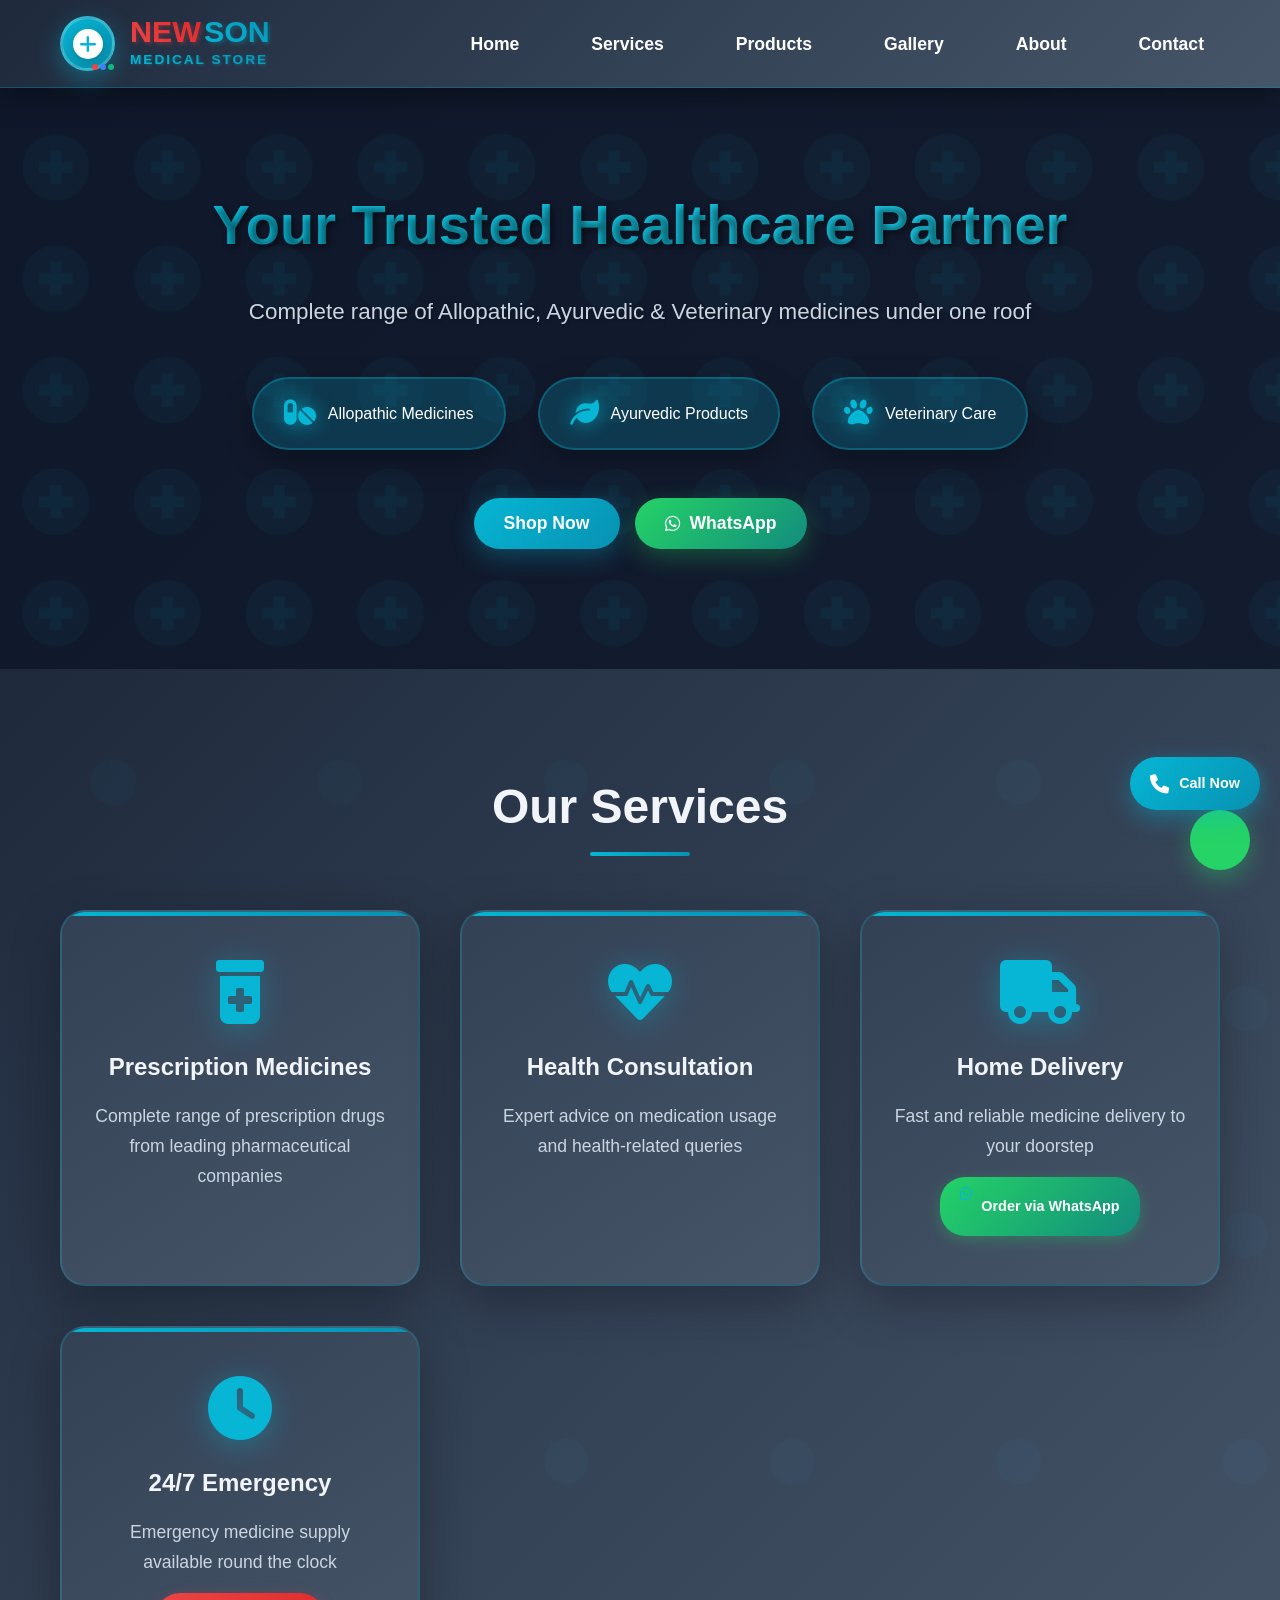
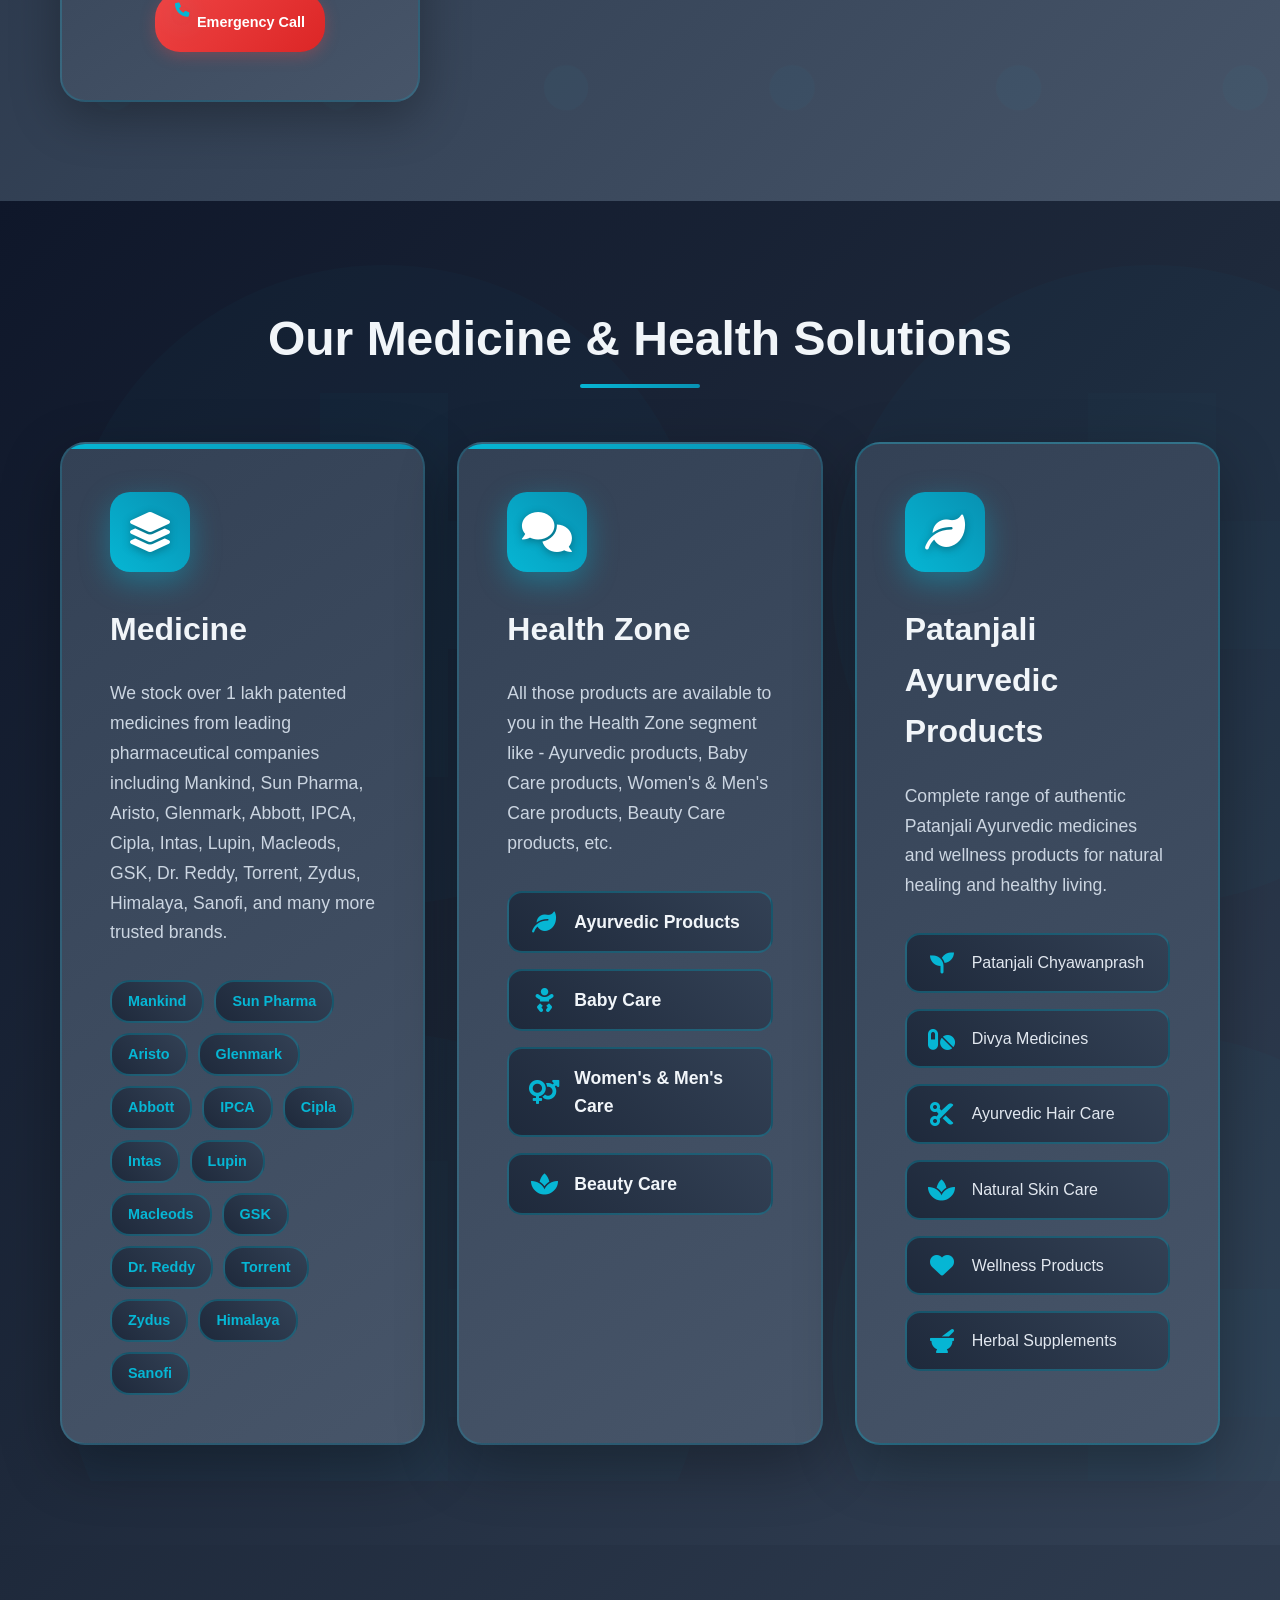
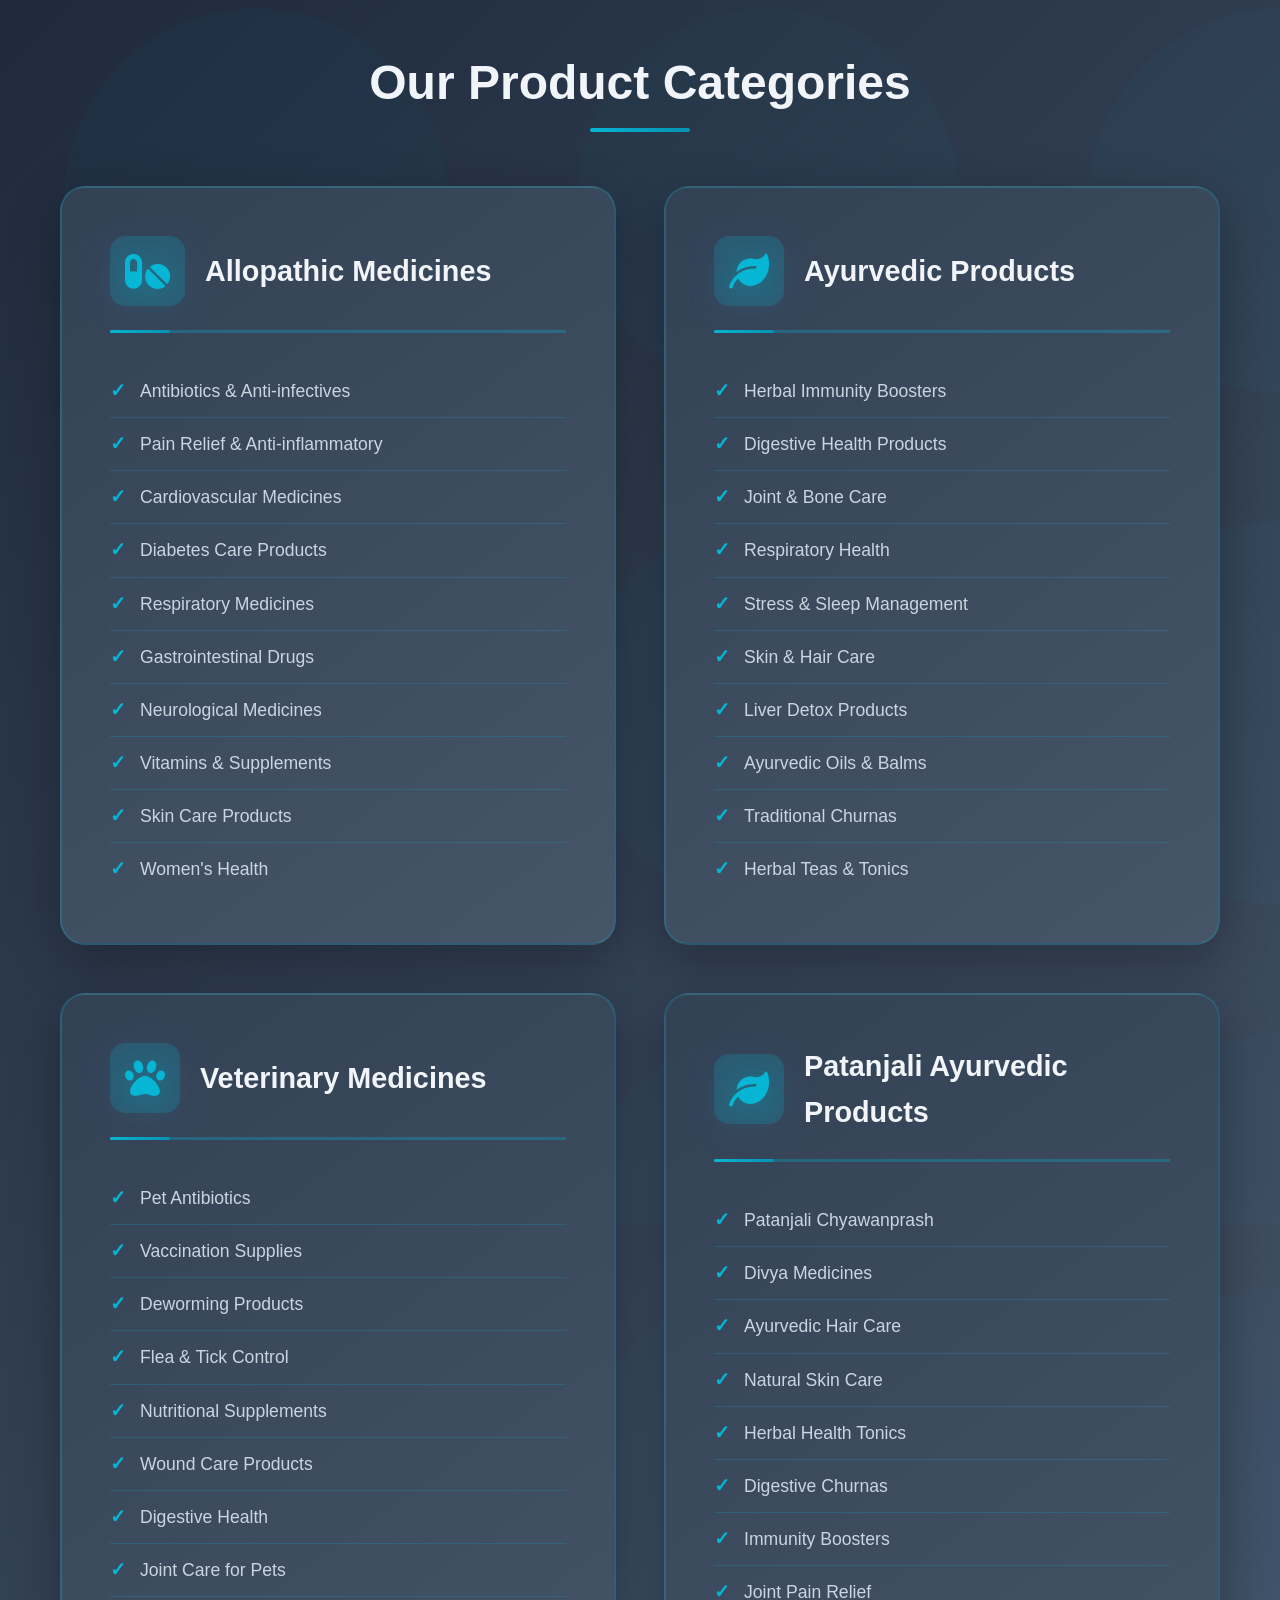
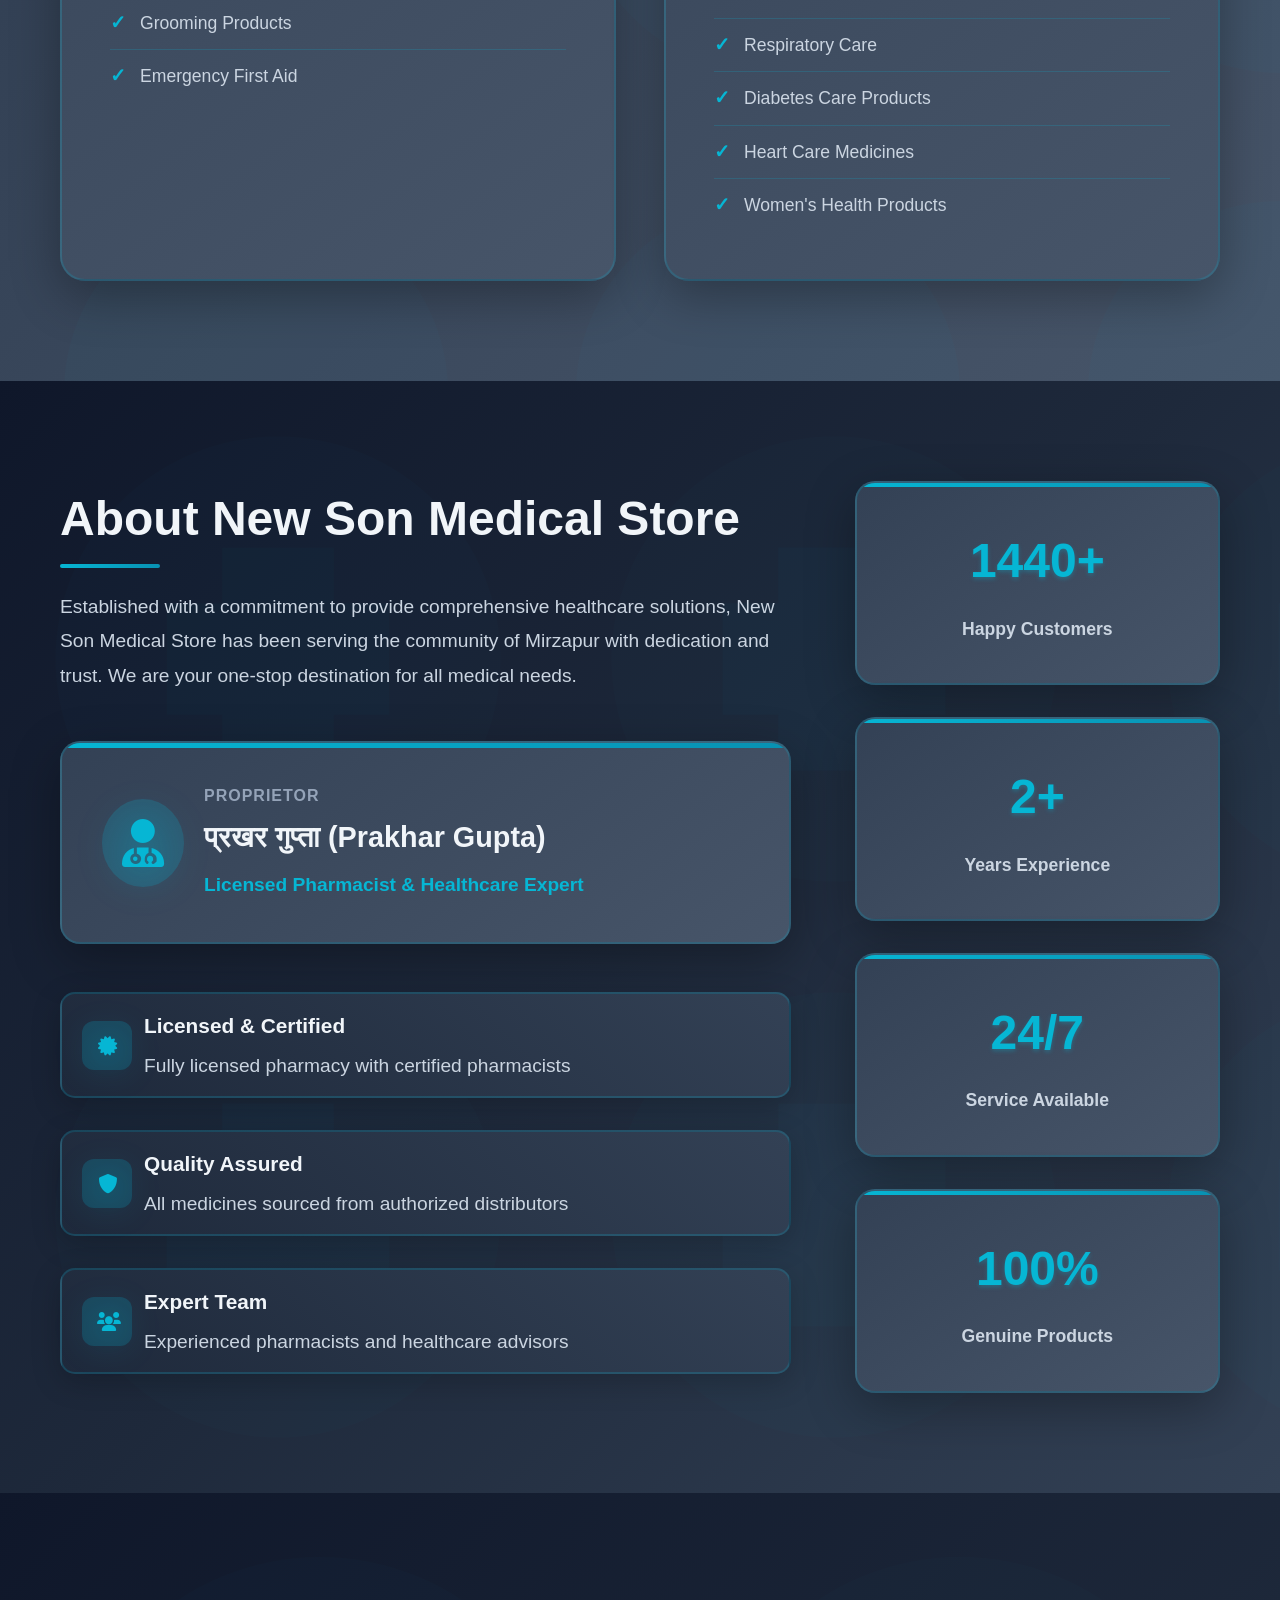
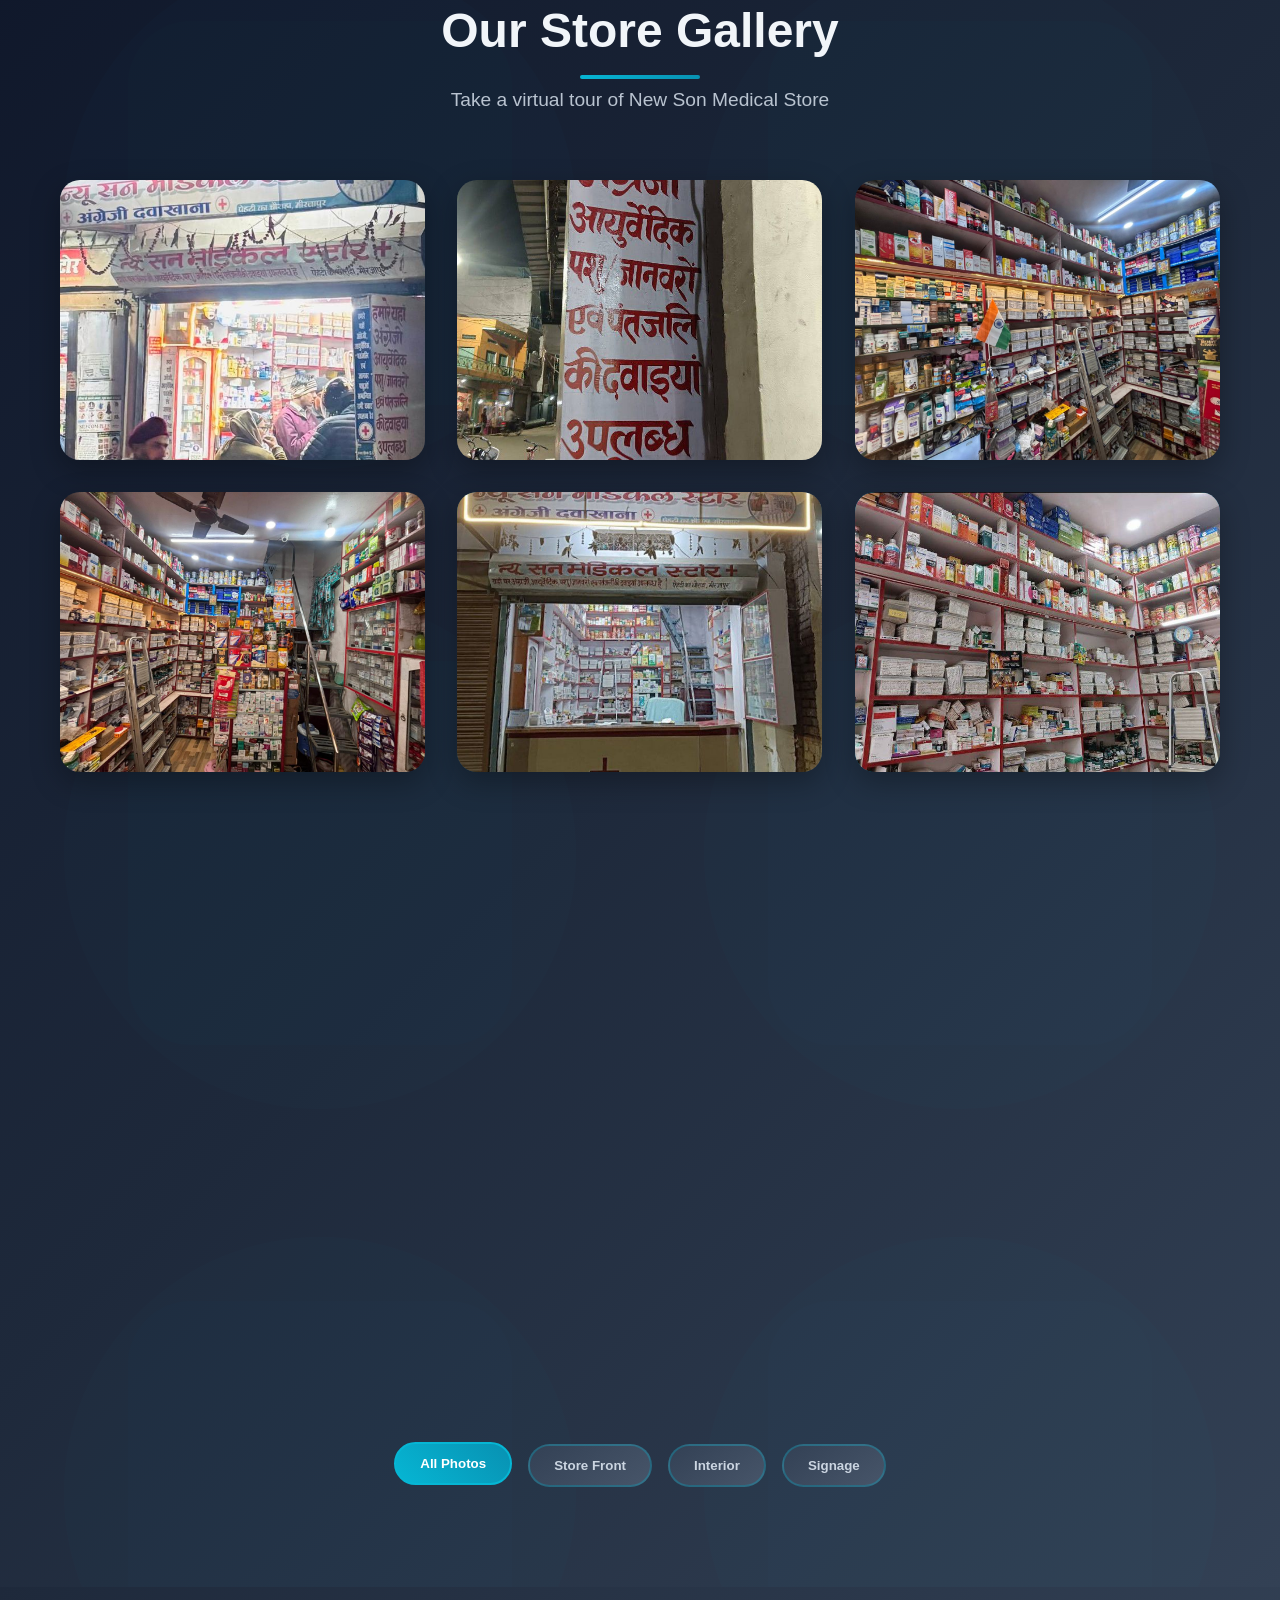
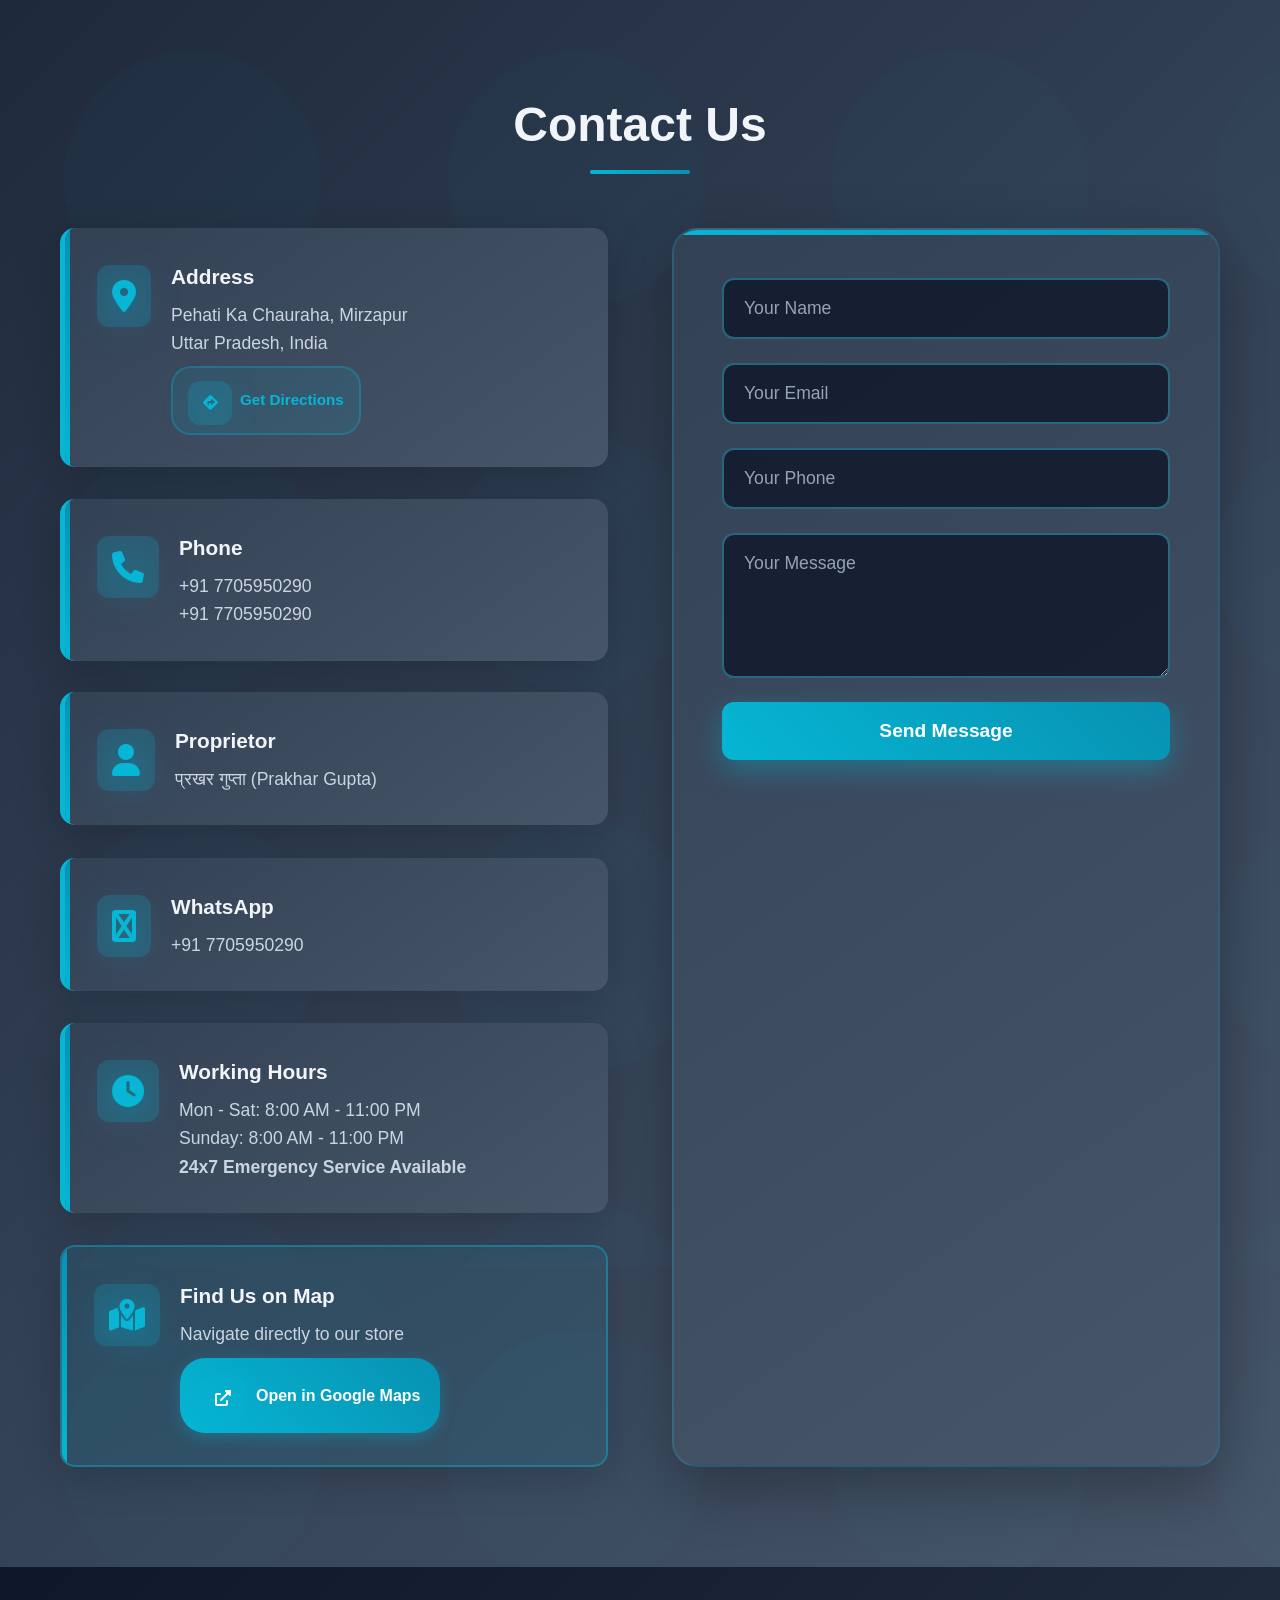
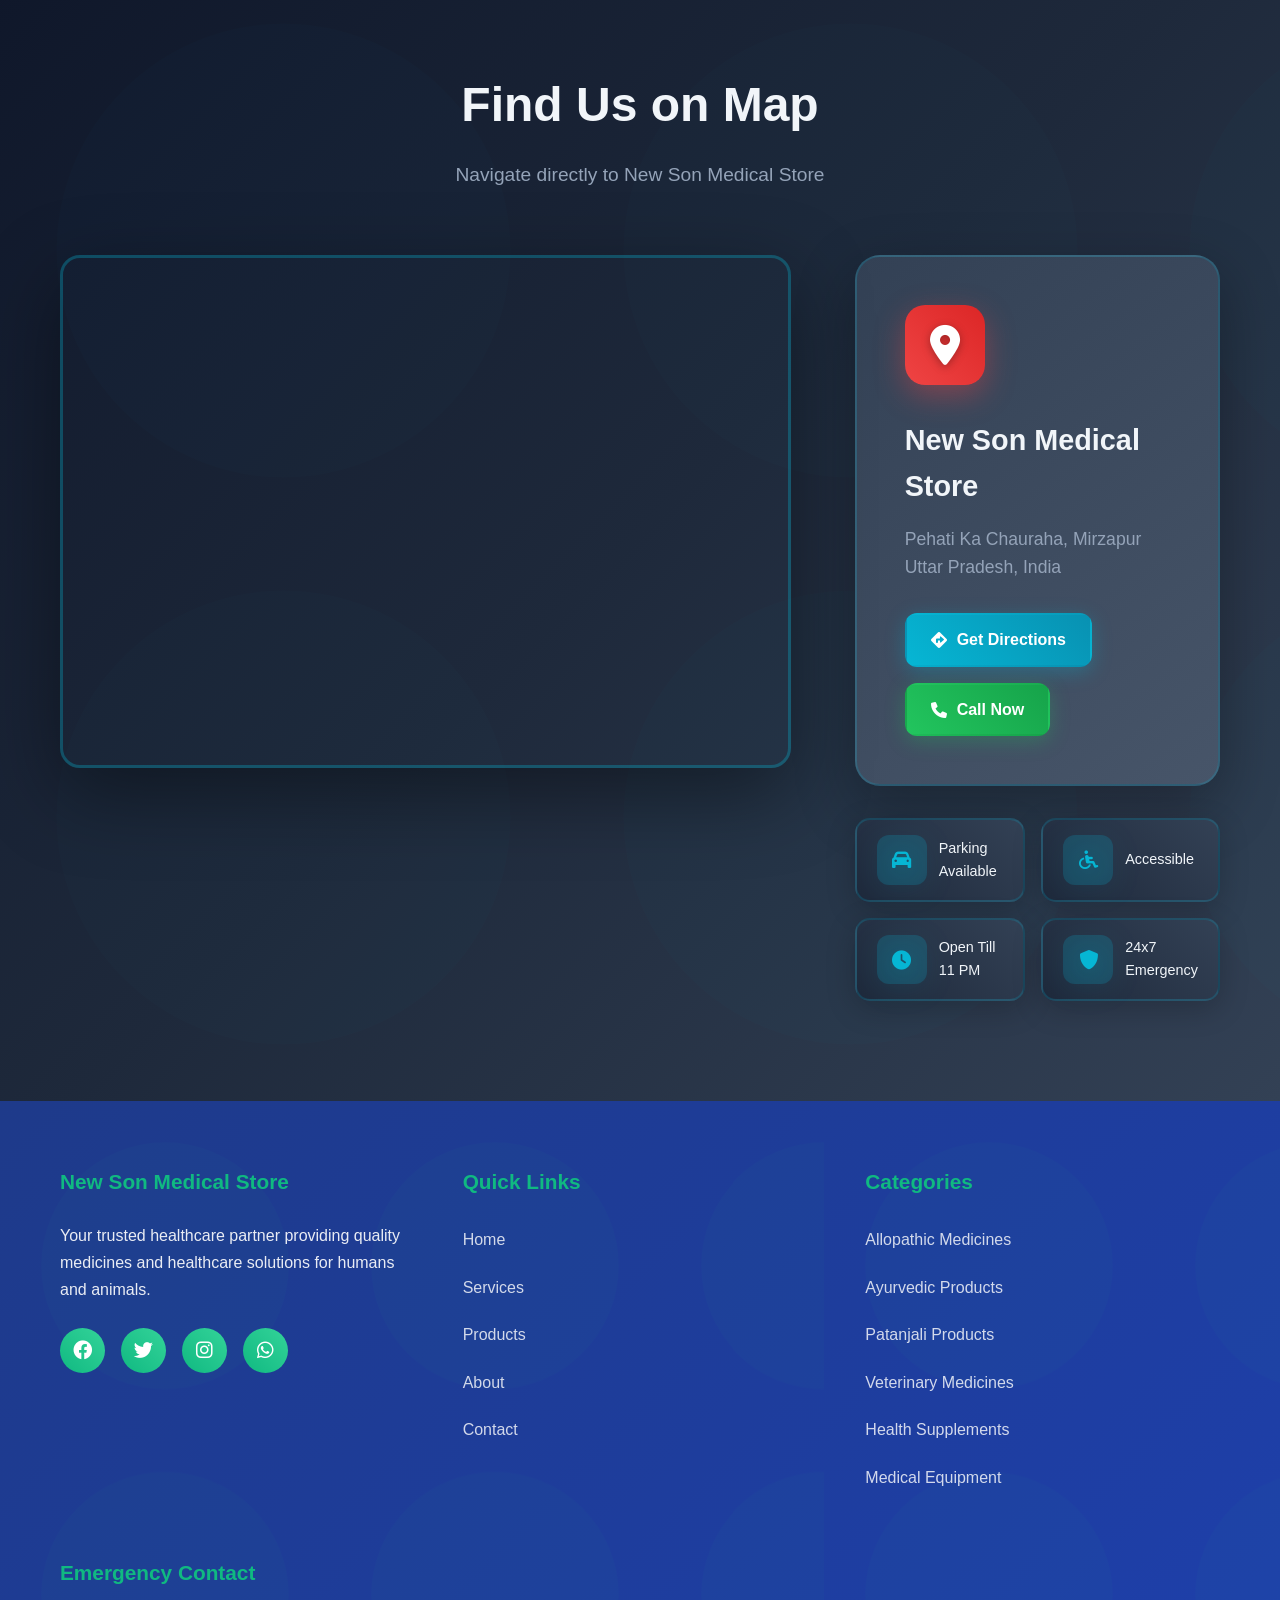
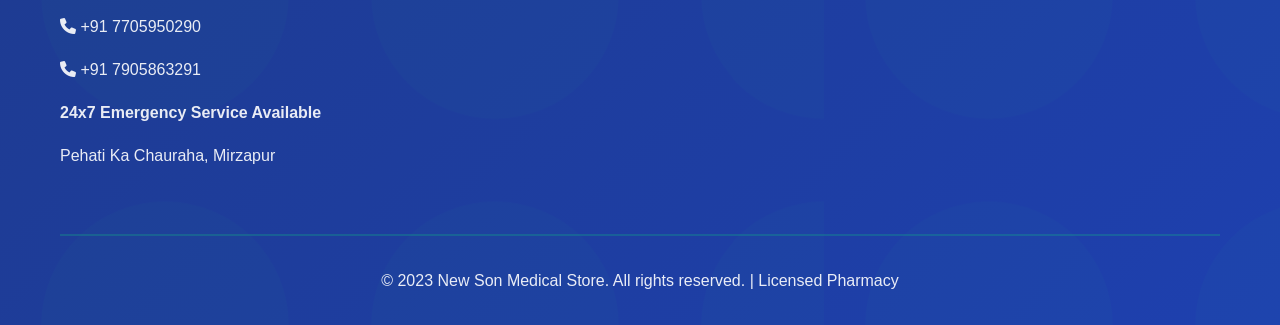
==== index.html @ 8eca5fc2 "Initial commit Created from https://vercel.com/new" ====
<!DOCTYPE html>
<html lang="en">
<head>
    <meta charset="UTF-8">
    <meta name="viewport" content="width=device-width, initial-scale=1.0">
    <meta name="description" content="New Son Medical Store - Complete healthcare solutions in Mirzapur. Allopathic, Ayurvedic & Veterinary medicines. 24x7 Emergency Service. Contact: +91 7705950290">
    <meta name="keywords" content="medical store, pharmacy, medicines, Mirzapur, allopathic, ayurvedic, veterinary, healthcare">
    <meta name="author" content="New Son Medical Store">
    <meta name="robots" content="index, follow">
    
    <!-- Mobile Optimization -->
    <meta name="mobile-web-app-capable" content="yes">
    <meta name="apple-mobile-web-app-capable" content="yes">
    <meta name="apple-mobile-web-app-status-bar-style" content="default">
    <meta name="theme-color" content="#06b6d4">
    
    <!-- WhatsApp & Social Media -->
    <meta property="og:title" content="New Son Medical Store - Complete Healthcare Solutions">
    <meta property="og:description" content="Your trusted medical store in Mirzapur. Allopathic, Ayurvedic & Veterinary medicines available. 24x7 Emergency Service.">
    <meta property="og:type" content="website">
    <meta property="og:image" content="https://via.placeholder.com/1200x630/06b6d4/ffffff?text=New+Son+Medical+Store">
    
    <title>New Son Medical Store - Complete Healthcare Solutions</title>
    <link rel="stylesheet" href="styles.css">
    <link href="https://cdnjs.cloudflare.com/ajax/libs/font-awesome/6.0.0/css/all.min.css" rel="stylesheet">
</head>
<body>
    <!-- Header -->
    <header class="header">
        <div class="container">
            <div class="logo">
                <div class="whatsapp-style-logo">
                    <div class="logo-circle">
                        <div class="chat-bubble">
                            <i class="fas fa-plus"></i>
                        </div>
                        <div class="medical-dots">
                            <span class="dot dot1"></span>
                            <span class="dot dot2"></span>
                            <span class="dot dot3"></span>
                        </div>
                    </div>
                </div>
                <div class="logo-text-whatsapp">
                    <h1><span class="new-text">NEW</span><span class="son-text">SON</span></h1>
                    <span class="medical-store-text">MEDICAL STORE</span>
                </div>
            </div>
            <nav class="nav">
                <ul>
                    <li><a href="#home">Home</a></li>
                    <li><a href="#services">Services</a></li>
                    <li><a href="#products">Products</a></li>
                    <li><a href="#gallery">Gallery</a></li>
                    <li><a href="#about">About</a></li>
                    <li><a href="#contact">Contact</a></li>
                </ul>
            </nav>
            <button class="mobile-menu-toggle" onclick="toggleMobileMenu()">
                <i class="fas fa-bars"></i>
            </button>
        </div>
    </header>

    <!-- Hero Section -->
    <section id="home" class="hero">
        <div class="container">
            <div class="hero-content">
                <h2>Your Trusted Healthcare Partner</h2>
                <p>Complete range of Allopathic, Ayurvedic & Veterinary medicines under one roof</p>
                <div class="hero-features">
                    <div class="feature">
                        <i class="fas fa-pills"></i>
                        <span>Allopathic Medicines</span>
                    </div>
                    <div class="feature">
                        <i class="fas fa-leaf"></i>
                        <span>Ayurvedic Products</span>
                    </div>
                    <div class="feature">
                        <i class="fas fa-paw"></i>
                        <span>Veterinary Care</span>
                    </div>
                </div>
                <div class="cta-buttons">
                    <button class="cta-button primary" onclick="showContactOptions()">Shop Now</button>
                    <button class="cta-button secondary" onclick="openWhatsApp()">
                        <i class="fab fa-whatsapp"></i> WhatsApp
                    </button>
                </div>
            </div>
        </div>
    </section>

    <!-- Services Section -->
    <section id="services" class="services">
        <div class="container">
            <h2>Our Services</h2>
            <div class="services-grid">
                <div class="service-card">
                    <i class="fas fa-prescription-bottle-alt"></i>
                    <h3>Prescription Medicines</h3>
                    <p>Complete range of prescription drugs from leading pharmaceutical companies</p>
                </div>
                <div class="service-card">
                    <i class="fas fa-heartbeat"></i>
                    <h3>Health Consultation</h3>
                    <p>Expert advice on medication usage and health-related queries</p>
                </div>
                <div class="service-card">
                    <i class="fas fa-truck"></i>
                    <h3>Home Delivery</h3>
                    <p>Fast and reliable medicine delivery to your doorstep</p>
                    <button class="service-contact-btn" onclick="openWhatsApp()">
                        <i class="fab fa-whatsapp"></i> Order via WhatsApp
                    </button>
                </div>
                <div class="service-card">
                    <i class="fas fa-clock"></i>
                    <h3>24/7 Emergency</h3>
                    <p>Emergency medicine supply available round the clock</p>
                    <button class="service-contact-btn" onclick="callEmergency()">
                        <i class="fas fa-phone"></i> Emergency Call
                    </button>
                </div>
            </div>
        </div>
    </section>
    <!-- Medicine & Health Zone Section -->
    <section class="medicine-health-zone">
        <div class="container">
            <h2>Our Medicine & Health Solutions</h2>
            <div class="medicine-health-grid">
                <div class="medicine-card">
                    <div class="card-icon">
                        <i class="fas fa-layer-group"></i>
                    </div>
                    <h3>Medicine</h3>
                    <p>We stock over 1 lakh patented medicines from leading pharmaceutical companies including Mankind, Sun Pharma, Aristo, Glenmark, Abbott, IPCA, Cipla, Intas, Lupin, Macleods, GSK, Dr. Reddy, Torrent, Zydus, Himalaya, Sanofi, and many more trusted brands.</p>
                    <div class="brand-list">
                        <span class="brand">Mankind</span>
                        <span class="brand">Sun Pharma</span>
                        <span class="brand">Aristo</span>
                        <span class="brand">Glenmark</span>
                        <span class="brand">Abbott</span>
                        <span class="brand">IPCA</span>
                        <span class="brand">Cipla</span>
                        <span class="brand">Intas</span>
                        <span class="brand">Lupin</span>
                        <span class="brand">Macleods</span>
                        <span class="brand">GSK</span>
                        <span class="brand">Dr. Reddy</span>
                        <span class="brand">Torrent</span>
                        <span class="brand">Zydus</span>
                        <span class="brand">Himalaya</span>
                        <span class="brand">Sanofi</span>
                    </div>
                </div>
                
                <div class="health-zone-card">
                    <div class="card-icon">
                        <i class="fas fa-comments"></i>
                    </div>
                    <h3>Health Zone</h3>
                    <p>All those products are available to you in the Health Zone segment like - Ayurvedic products, Baby Care products, Women's & Men's Care products, Beauty Care products, etc.</p>
                    <div class="health-categories">
                        <div class="health-item">
                            <i class="fas fa-leaf"></i>
                            <span>Ayurvedic Products</span>
                        </div>
                        <div class="health-item">
                            <i class="fas fa-baby"></i>
                            <span>Baby Care</span>
                        </div>
                        <div class="health-item">
                            <i class="fas fa-venus-mars"></i>
                            <span>Women's & Men's Care</span>
                        </div>
                        <div class="health-item">
                            <i class="fas fa-spa"></i>
                            <span>Beauty Care</span>
                        </div>
                    </div>
                </div>
                
                <div class="patanjali-card">
                    <div class="card-icon">
                        <i class="fas fa-leaf"></i>
                    </div>
                    <h3>Patanjali Ayurvedic Products</h3>
                    <p>Complete range of authentic Patanjali Ayurvedic medicines and wellness products for natural healing and healthy living.</p>
                    <div class="patanjali-categories">
                        <div class="patanjali-item">
                            <i class="fas fa-seedling"></i>
                            <span>Patanjali Chyawanprash</span>
                        </div>
                        <div class="patanjali-item">
                            <i class="fas fa-pills"></i>
                            <span>Divya Medicines</span>
                        </div>
                        <div class="patanjali-item">
                            <i class="fas fa-cut"></i>
                            <span>Ayurvedic Hair Care</span>
                        </div>
                        <div class="patanjali-item">
                            <i class="fas fa-spa"></i>
                            <span>Natural Skin Care</span>
                        </div>
                        <div class="patanjali-item">
                            <i class="fas fa-heart"></i>
                            <span>Wellness Products</span>
                        </div>
                        <div class="patanjali-item">
                            <i class="fas fa-mortar-pestle"></i>
                            <span>Herbal Supplements</span>
                        </div>
                    </div>
                </div>
            </div>
        </div>
    </section>

    <!-- Products Section -->
    <section id="products" class="products">
        <div class="container">
            <h2>Our Product Categories</h2>
            <div class="products-grid">
                <!-- Allopathic Medicines -->
                <div class="product-category">
                    <div class="category-header">
                        <i class="fas fa-pills"></i>
                        <h3>Allopathic Medicines</h3>
                    </div>
                    <ul class="product-list">
                        <li>Antibiotics & Anti-infectives</li>
                        <li>Pain Relief & Anti-inflammatory</li>
                        <li>Cardiovascular Medicines</li>
                        <li>Diabetes Care Products</li>
                        <li>Respiratory Medicines</li>
                        <li>Gastrointestinal Drugs</li>
                        <li>Neurological Medicines</li>
                        <li>Vitamins & Supplements</li>
                        <li>Skin Care Products</li>
                        <li>Women's Health</li>
                    </ul>
                </div>

                <!-- Ayurvedic Products -->
                <div class="product-category">
                    <div class="category-header">
                        <i class="fas fa-leaf"></i>
                        <h3>Ayurvedic Products</h3>
                    </div>
                    <ul class="product-list">
                        <li>Herbal Immunity Boosters</li>
                        <li>Digestive Health Products</li>
                        <li>Joint & Bone Care</li>
                        <li>Respiratory Health</li>
                        <li>Stress & Sleep Management</li>
                        <li>Skin & Hair Care</li>
                        <li>Liver Detox Products</li>
                        <li>Ayurvedic Oils & Balms</li>
                        <li>Traditional Churnas</li>
                        <li>Herbal Teas & Tonics</li>
                    </ul>
                </div>

                <!-- Veterinary Medicines -->
                <div class="product-category">
                    <div class="category-header">
                        <i class="fas fa-paw"></i>
                        <h3>Veterinary Medicines</h3>
                    </div>
                    <ul class="product-list">
                        <li>Pet Antibiotics</li>
                        <li>Vaccination Supplies</li>
                        <li>Deworming Products</li>
                        <li>Flea & Tick Control</li>
                        <li>Nutritional Supplements</li>
                        <li>Wound Care Products</li>
                        <li>Digestive Health</li>
                        <li>Joint Care for Pets</li>
                        <li>Grooming Products</li>
                        <li>Emergency First Aid</li>
                    </ul>
                </div>

                <!-- Patanjali Ayurvedic Products -->
                <div class="product-category patanjali-section">
                    <div class="category-header">
                        <i class="fas fa-leaf"></i>
                        <h3>Patanjali Ayurvedic Products</h3>
                    </div>
                    <ul class="product-list">
                        <li>Patanjali Chyawanprash</li>
                        <li>Divya Medicines</li>
                        <li>Ayurvedic Hair Care</li>
                        <li>Natural Skin Care</li>
                        <li>Herbal Health Tonics</li>
                        <li>Digestive Churnas</li>
                        <li>Immunity Boosters</li>
                        <li>Joint Pain Relief</li>
                        <li>Respiratory Care</li>
                        <li>Diabetes Care Products</li>
                        <li>Heart Care Medicines</li>
                        <li>Women's Health Products</li>
                    </ul>
                </div>
            </div>
        </div>
    </section>

    <!-- About Section -->
    <section id="about" class="about">
        <div class="container">
            <div class="about-content">
                <div class="about-text">
                    <h2>About New Son Medical Store</h2>
                    <p>Established with a commitment to provide comprehensive healthcare solutions, New Son Medical Store has been serving the community of Mirzapur with dedication and trust. We are your one-stop destination for all medical needs.</p>
                    
                    <!-- Proprietor Section -->
                    <div class="proprietor-section">
                        <div class="proprietor-card">
                            <div class="proprietor-info">
                                <i class="fas fa-user-md"></i>
                                <div>
                                    <h4>Proprietor</h4>
                                    <h3>प्रखर गुप्ता (Prakhar Gupta)</h3>
                                    <p>Licensed Pharmacist & Healthcare Expert</p>
                                </div>
                            </div>
                        </div>
                    </div>
                    
                    <div class="features">
                        <div class="feature-item">
                            <i class="fas fa-certificate"></i>
                            <div>
                                <h4>Licensed & Certified</h4>
                                <p>Fully licensed pharmacy with certified pharmacists</p>
                            </div>
                        </div>
                        <div class="feature-item">
                            <i class="fas fa-shield-alt"></i>
                            <div>
                                <h4>Quality Assured</h4>
                                <p>All medicines sourced from authorized distributors</p>
                            </div>
                        </div>
                        <div class="feature-item">
                            <i class="fas fa-users"></i>
                            <div>
                                <h4>Expert Team</h4>
                                <p>Experienced pharmacists and healthcare advisors</p>
                            </div>
                        </div>
                    </div>
                </div>
                <div class="about-stats">
                    <div class="stat">
                        <h3>5000+</h3>
                        <p>Happy Customers</p>
                    </div>
                    <div class="stat">
                        <h3>10+</h3>
                        <p>Years Experience</p>
                    </div>
                    <div class="stat">
                        <h3>24/7</h3>
                        <p>Service Available</p>
                    </div>
                    <div class="stat">
                        <h3>100%</h3>
                        <p>Genuine Products</p>
                    </div>
                </div>
            </div>
        </div>
    </section>

    <!-- Gallery Section -->
    <section id="gallery" class="gallery">
        <div class="container">
            <h2>Our Store Gallery</h2>
            <p class="gallery-subtitle">Take a virtual tour of New Son Medical Store</p>
            
            <div class="gallery-grid">
                <div class="gallery-item" data-category="exterior">
                    <div class="gallery-image store-front">
                        <img src="images/store-front.jpg" alt="New Son Medical Store - Front View" loading="lazy" onerror="this.style.display='none'; this.nextElementSibling.style.display='flex';">
                        <div class="image-placeholder" style="display: none;">
                            <i class="fas fa-store"></i>
                            <h4>Store Front View</h4>
                            <p>New Son Medical Store</p>
                        </div>
                        <div class="gallery-overlay">
                            <div class="gallery-content">
                                <h3>Store Front</h3>
                                <p>New Son Medical Store - Pehati Ka Chauraha, Mirzapur</p>
                                <button class="view-btn" onclick="openLightbox(0)">
                                    <i class="fas fa-expand"></i>
                                </button>
                            </div>
                        </div>
                    </div>
                </div>

                <div class="gallery-item" data-category="exterior">
                    <div class="gallery-image store-customers">
                        <img src="images/store-front-customers.jpg" alt="Store with Customers" loading="lazy" onerror="this.style.display='none'; this.nextElementSibling.style.display='flex';">
                        <div class="image-placeholder" style="display: none;">
                            <i class="fas fa-users"></i>
                            <h4>Customer Service</h4>
                            <p>Serving Our Community</p>
                        </div>
                        <div class="gallery-overlay">
                            <div class="gallery-content">
                                <h3>Customer Service</h3>
                                <p>Serving our community with dedication</p>
                                <button class="view-btn" onclick="openLightbox(1)">
                                    <i class="fas fa-expand"></i>
                                </button>
                            </div>
                        </div>
                    </div>
                </div>

                <div class="gallery-item" data-category="exterior">
                    <div class="gallery-image store-exterior-2">
                        <img src="images/store-exterior-2.jpg" alt="Store Exterior View 2" loading="lazy" onerror="this.style.display='none'; this.nextElementSibling.style.display='flex';">
                        <div class="image-placeholder" style="display: none;">
                            <i class="fas fa-building"></i>
                            <h4>Store Exterior</h4>
                            <p>Another View</p>
                        </div>
                        <div class="gallery-overlay">
                            <div class="gallery-content">
                                <h3>Store Exterior</h3>
                                <p>Another view of our medical store</p>
                                <button class="view-btn" onclick="openLightbox(2)">
                                    <i class="fas fa-expand"></i>
                                </button>
                            </div>
                        </div>
                    </div>
                </div>

                <div class="gallery-item" data-category="exterior">
                    <div class="gallery-image store-night-view">
                        <img src="images/store-night-view.jpg" alt="Store Night View" loading="lazy" onerror="this.style.display='none'; this.nextElementSibling.style.display='flex';">
                        <div class="image-placeholder" style="display: none;">
                            <i class="fas fa-moon"></i>
                            <h4>Night View</h4>
                            <p>Store at Night</p>
                        </div>
                        <div class="gallery-overlay">
                            <div class="gallery-content">
                                <h3>Store Night View</h3>
                                <p>Our store illuminated at night</p>
                                <button class="view-btn" onclick="openLightbox(3)">
                                    <i class="fas fa-expand"></i>
                                </button>
                            </div>
                        </div>
                    </div>
                </div>

                <div class="gallery-item" data-category="signage">
                    <div class="gallery-image store-signage">
                        <img src="images/store-signage.jpg" alt="Store Signage in Hindi" loading="lazy" onerror="this.style.display='none'; this.nextElementSibling.style.display='flex';">
                        <div class="image-placeholder" style="display: none;">
                            <i class="fas fa-sign"></i>
                            <h4>Store Signage</h4>
                            <p>Hindi Text</p>
                        </div>
                        <div class="gallery-overlay">
                            <div class="gallery-content">
                                <h3>Store Signage</h3>
                                <p>Clear signage showing all available medicines</p>
                                <button class="view-btn" onclick="openLightbox(4)">
                                    <i class="fas fa-expand"></i> View
                                </button>
                            </div>
                        </div>
                    </div>
                </div>

                <div class="gallery-item" data-category="interior">
                    <div class="gallery-image medicine-shelves">
                        <img src="images/medicine-shelves.jpg" alt="Medicine Shelves - Complete Stock" loading="lazy" onerror="this.style.display='none'; this.nextElementSibling.style.display='flex';">
                        <div class="image-placeholder" style="display: none;">
                            <i class="fas fa-pills"></i>
                            <h4>Medicine Shelves</h4>
                            <p>Complete Stock</p>
                        </div>
                        <div class="gallery-overlay">
                            <div class="gallery-content">
                                <h3>Medicine Shelves</h3>
                                <p>Complete range of allopathic and ayurvedic medicines</p>
                                <button class="view-btn" onclick="openLightbox(5)">
                                    <i class="fas fa-expand"></i> View
                                </button>
                            </div>
                        </div>
                    </div>
                </div>

                <div class="gallery-item" data-category="interior">
                    <div class="gallery-image store-interior-1">
                        <img src="images/store-interior-1.jpg" alt="Store Interior View 1" loading="lazy" onerror="this.style.display='none'; this.nextElementSibling.style.display='flex';">
                        <div class="image-placeholder" style="display: none;">
                            <i class="fas fa-clinic-medical"></i>
                            <h4>Store Interior</h4>
                            <p>Inside View</p>
                        </div>
                        <div class="gallery-overlay">
                            <div class="gallery-content">
                                <h3>Store Interior</h3>
                                <p>Inside view of our well-organized medical store</p>
                                <button class="view-btn" onclick="openLightbox(6)">
                                    <i class="fas fa-expand"></i> View
                                </button>
                            </div>
                        </div>
                    </div>
                </div>

                <div class="gallery-item" data-category="interior">
                    <div class="gallery-image store-interior-2">
                        <img src="images/store-interior-2.jpg" alt="Store Interior View 2" loading="lazy" onerror="this.style.display='none'; this.nextElementSibling.style.display='flex';">
                        <div class="image-placeholder" style="display: none;">
                            <i class="fas fa-clinic-medical"></i>
                            <h4>Store Interior</h4>
                            <p>Another Inside View</p>
                        </div>
                        <div class="gallery-overlay">
                            <div class="gallery-content">
                                <h3>Store Interior 2</h3>
                                <p>Another angle of our store interior</p>
                                <button class="view-btn" onclick="openLightbox(7)">
                                    <i class="fas fa-expand"></i> View
                                </button>
                            </div>
                        </div>
                    </div>
                </div>

                <div class="gallery-item" data-category="interior">
                    <div class="gallery-image medicine-display-1">
                        <img src="images/medicine-display-1.jpg" alt="Medicine Display 1" loading="lazy" onerror="this.style.display='none'; this.nextElementSibling.style.display='flex';">
                        <div class="image-placeholder" style="display: none;">
                            <i class="fas fa-capsules"></i>
                            <h4>Medicine Display</h4>
                            <p>Product Display</p>
                        </div>
                        <div class="gallery-overlay">
                            <div class="gallery-content">
                                <h3>Medicine Display</h3>
                                <p>Wide variety of medicines on display</p>
                                <button class="view-btn" onclick="openLightbox(8)">
                                    <i class="fas fa-expand"></i> View
                                </button>
                            </div>
                        </div>
                    </div>
                </div>

                <div class="gallery-item" data-category="interior">
                    <div class="gallery-image medicine-display-2">
                        <img src="images/medicine-display-2.jpg" alt="Medicine Display 2" loading="lazy" onerror="this.style.display='none'; this.nextElementSibling.style.display='flex';">
                        <div class="image-placeholder" style="display: none;">
                            <i class="fas fa-capsules"></i>
                            <h4>Medicine Display</h4>
                            <p>More Products</p>
                        </div>
                        <div class="gallery-overlay">
                            <div class="gallery-content">
                                <h3>Medicine Display 2</h3>
                                <p>More medicines and health products</p>
                                <button class="view-btn" onclick="openLightbox(9)">
                                    <i class="fas fa-expand"></i> View
                                </button>
                            </div>
                        </div>
                    </div>
                </div>
            </div>

            <!-- Gallery Filter Buttons -->
            <div class="gallery-filters">
                <button class="filter-btn active" data-filter="all">All Photos</button>
                <button class="filter-btn" data-filter="exterior">Store Front</button>
                <button class="filter-btn" data-filter="interior">Interior</button>
                <button class="filter-btn" data-filter="signage">Signage</button>
            </div>
        </div>
    </section>

    <!-- Lightbox Modal -->
    <div id="lightbox" class="lightbox">
        <div class="lightbox-content">
            <span class="lightbox-close" onclick="closeLightbox()">&times;</span>
            <div class="lightbox-caption">
                <h3 id="lightbox-title"></h3>
                <p id="lightbox-description"></p>
            </div>
            <div class="lightbox-nav">
                <button class="lightbox-prev" onclick="prevImage()">&#10094;</button>
                <button class="lightbox-next" onclick="nextImage()">&#10095;</button>
            </div>
        </div>
    </div>

    <!-- Contact Section -->
    <section id="contact" class="contact">
        <div class="container">
            <h2>Contact Us</h2>
            <div class="contact-content">
                <div class="contact-info">
                    <div class="contact-item">
                        <i class="fas fa-map-marker-alt"></i>
                        <div>
                            <h4>Address</h4>
                            <p>Pehati Ka Chauraha, Mirzapur<br>Uttar Pradesh, India</p>
                            <a href="https://maps.app.goo.gl/f13oyjG3StFG7TWcA" target="_blank" class="address-link">
                                <i class="fas fa-directions"></i> Get Directions
                            </a>
                        </div>
                    </div>
                    <div class="contact-item">
                        <i class="fas fa-phone"></i>
                        <div>
                            <h4>Phone</h4>
                            <p>+91 7705950290<br>+91 7705950290</p>
                        </div>
                    </div>
                    <div class="contact-item">
                        <i class="fas fa-user"></i>
                        <div>
                            <h4>Proprietor</h4>
                            <p>प्रखर गुप्ता (Prakhar Gupta)</p>
                        </div>
                    </div>
                    <div class="contact-item">
                        <i class="fas fa-whatsapp"></i>
                        <div>
                            <h4>WhatsApp</h4>
                            <p>+91 7705950290</p>
                        </div>
                    </div>
                    <div class="contact-item">
                        <i class="fas fa-clock"></i>
                        <div>
                            <h4>Working Hours</h4>
                            <p>Mon - Sat: 8:00 AM - 11:00 PM<br>Sunday: 8:00 AM - 11:00 PM<br><strong>24x7 Emergency Service Available</strong></p>
                        </div>
                    </div>
                    
                    <!-- Google Maps Location -->
                    <div class="contact-item map-link-item">
                        <i class="fas fa-map-marked-alt"></i>
                        <div>
                            <h4>Find Us on Map</h4>
                            <p>Navigate directly to our store</p>
                            <a href="https://maps.app.goo.gl/f13oyjG3StFG7TWcA" target="_blank" class="map-link-btn">
                                <i class="fas fa-external-link-alt"></i> Open in Google Maps
                            </a>
                        </div>
                    </div>
                </div>
                <div class="contact-form">
                    <form>
                        <input type="text" placeholder="Your Name" required>
                        <input type="email" placeholder="Your Email" required>
                        <input type="tel" placeholder="Your Phone" required>
                        <textarea placeholder="Your Message" rows="5" required></textarea>
                        <button type="submit">Send Message</button>
                    </form>
                </div>
            </div>
        </div>
    </section>

    <!-- Google Maps Section -->
    <section class="map-section">
        <div class="container">
            <h2>Find Us on Map</h2>
            <p class="map-subtitle">Navigate directly to New Son Medical Store</p>
            
            <div class="map-container">
                <!-- Google Maps Embed -->
                <div class="map-embed">
                    <iframe 
                        src="https://www.google.com/maps/embed?pb=!1m18!1m12!1m3!1d3635.123456789!2d82.56789!3d25.123456!2m3!1f0!2f0!3f0!3m2!1i1024!2i768!4f13.1!3m3!1m2!1s0x398e31fb618ae7c7%3A0x123456789abcdef!2sNew%20Son%20Medical%20Store%2C%20Pehati%20Ka%20Chauraha%2C%20Mirzapur%2C%20Uttar%20Pradesh!5e0!3m2!1sen!2sin!4v1707123456789"
                        width="100%" 
                        height="400" 
                        style="border:0; border-radius: 15px;" 
                        allowfullscreen="" 
                        loading="lazy" 
                        referrerpolicy="no-referrer-when-downgrade">
                    </iframe>
                    
                    <!-- Fallback if embed doesn't work -->
                    <div class="map-fallback" style="display: none;">
                        <div class="fallback-content">
                            <i class="fas fa-map-marker-alt"></i>
                            <h3>View on Google Maps</h3>
                            <p>Click below to open our location in Google Maps</p>
                            <a href="https://maps.app.goo.gl/f13oyjG3StFG7TWcA" 
                               target="_blank" 
                               class="fallback-btn">
                                Open in Google Maps
                            </a>
                        </div>
                    </div>
                </div>
                
                <!-- Map Info -->
                <div class="map-info">
                    <div class="map-card">
                        <div class="map-icon">
                            <i class="fas fa-map-marker-alt"></i>
                        </div>
                        <div class="map-details">
                            <h3>New Son Medical Store</h3>
                            <p>Pehati Ka Chauraha, Mirzapur<br>Uttar Pradesh, India</p>
                            <div class="map-buttons">
                                <a href="https://maps.app.goo.gl/f13oyjG3StFG7TWcA" 
                                   target="_blank" 
                                   class="map-btn directions-btn">
                                    <i class="fas fa-directions"></i>
                                    Get Directions
                                </a>
                                <a href="tel:+917705950290" class="map-btn call-btn">
                                    <i class="fas fa-phone"></i>
                                    Call Now
                                </a>
                            </div>
                        </div>
                    </div>
                    
                    <div class="location-features">
                        <div class="feature-item">
                            <i class="fas fa-car"></i>
                            <span>Parking Available</span>
                        </div>
                        <div class="feature-item">
                            <i class="fas fa-wheelchair"></i>
                            <span>Accessible</span>
                        </div>
                        <div class="feature-item">
                            <i class="fas fa-clock"></i>
                            <span>Open Till 11 PM</span>
                        </div>
                        <div class="feature-item">
                            <i class="fas fa-shield-alt"></i>
                            <span>24x7 Emergency</span>
                        </div>
                    </div>
                </div>
            </div>
        </div>
    </section>

    <!-- Footer -->
    <footer class="footer">
        <div class="container">
            <div class="footer-content">
                <div class="footer-section">
                    <h3>New Son Medical Store</h3>
                    <p>Your trusted healthcare partner providing quality medicines and healthcare solutions for humans and animals.</p>
                    <div class="social-links">
                        <a href="#"><i class="fab fa-facebook"></i></a>
                        <a href="#"><i class="fab fa-twitter"></i></a>
                        <a href="#"><i class="fab fa-instagram"></i></a>
                        <a href="#"><i class="fab fa-whatsapp"></i></a>
                    </div>
                </div>
                <div class="footer-section">
                    <h4>Quick Links</h4>
                    <ul>
                        <li><a href="#home">Home</a></li>
                        <li><a href="#services">Services</a></li>
                        <li><a href="#products">Products</a></li>
                        <li><a href="#about">About</a></li>
                        <li><a href="#contact">Contact</a></li>
                    </ul>
                </div>
                <div class="footer-section">
                    <h4>Categories</h4>
                    <ul>
                        <li><a href="#">Allopathic Medicines</a></li>
                        <li><a href="#">Ayurvedic Products</a></li>
                        <li><a href="#">Patanjali Products</a></li>
                        <li><a href="#">Veterinary Medicines</a></li>
                        <li><a href="#">Health Supplements</a></li>
                        <li><a href="#">Medical Equipment</a></li>
                    </ul>
                </div>
                <div class="footer-section">
                    <h4>Emergency Contact</h4>
                    <p><i class="fas fa-phone"></i> +91 7705950290</p>
                    <p><i class="fas fa-phone"></i> +91 7905863291</p>
                    <p><strong>24x7 Emergency Service Available</strong></p>
                    <p>Pehati Ka Chauraha, Mirzapur</p>
                </div>
            </div>
            <div class="footer-bottom">
                <p>&copy; 2023 New Son Medical Store. All rights reserved. | Licensed Pharmacy</p>
            </div>
        </div>
    </footer>

    <!-- Contact Modal -->
    <div id="contactModal" class="contact-modal">
        <div class="modal-content">
            <span class="modal-close" onclick="closeContactModal()">&times;</span>
            <div class="modal-header">
                <h3>Contact New Son Medical Store</h3>
                <p>Choose your preferred way to contact us</p>
            </div>
            <div class="contact-options">
                <div class="contact-option whatsapp" onclick="openWhatsApp()">
                    <div class="option-icon">
                        <i class="fab fa-whatsapp"></i>
                    </div>
                    <div class="option-content">
                        <h4>WhatsApp</h4>
                        <p>+91 7705950290</p>
                        <span class="option-label">Instant messaging</span>
                    </div>
                </div>
                
                <div class="contact-option phone" onclick="callStore()">
                    <div class="option-icon">
                        <i class="fas fa-phone"></i>
                    </div>
                    <div class="option-content">
                        <h4>Call Now</h4>
                        <p>+91 7705950290</p>
                        <span class="option-label">Direct phone call</span>
                    </div>
                </div>
                
                <div class="contact-option emergency" onclick="callEmergency()">
                    <div class="option-icon">
                        <i class="fas fa-ambulance"></i>
                    </div>
                    <div class="option-content">
                        <h4>Emergency</h4>
                        <p>24x7 Service</p>
                        <span class="option-label">Urgent medicine needs</span>
                    </div>
                </div>
                
                <div class="contact-option location" onclick="openInGoogleMaps()">
                    <div class="option-icon">
                        <i class="fas fa-store"></i>
                    </div>
                    <div class="option-content">
                        <h4>Visit Store</h4>
                        <p>Pehati Ka Chauraha</p>
                        <span class="option-label">Get directions</span>
                    </div>
                </div>
            </div>
        </div>
    </div>

    <!-- WhatsApp Floating Button -->
    <div class="whatsapp-float" onclick="openWhatsApp()">
        <i class="fab fa-whatsapp"></i>
        <span class="whatsapp-text">Chat with us</span>
    </div>

    <!-- Call Floating Button -->
    <div class="call-float" onclick="callStore()">
        <i class="fas fa-phone"></i>
        <span class="call-text">Call Now</span>
    </div>

    <script src="script.js"></script>
</body>
</html>
---- styles.css ----
/* Reset and Base Styles */
* {
    margin: 0;
    padding: 0;
    box-sizing: border-box;
}

body {
    font-family: 'Segoe UI', Tahoma, Geneva, Verdana, sans-serif;
    line-height: 1.6;
    color: #e2e8f0;
    overflow-x: hidden;
    background: #0f172a;
}

.container {
    max-width: 1200px;
    margin: 0 auto;
    padding: 0 20px;
}

/* Header */
.header {
    background: linear-gradient(135deg, #1e293b 0%, #334155 50%, #475569 100%);
    color: white;
    padding: 1rem 0;
    position: fixed;
    width: 100%;
    top: 0;
    z-index: 1000;
    box-shadow: 0 4px 30px rgba(0, 0, 0, 0.5);
    backdrop-filter: blur(15px);
    transition: all 0.3s ease;
    border-bottom: 1px solid rgba(6, 182, 212, 0.3);
}

.header .container {
    display: flex;
    justify-content: space-between;
    align-items: center;
}

.logo {
    display: flex;
    align-items: center;
    gap: 15px;
    animation: logoGlow 3s ease-in-out infinite alternate;
}

@keyframes logoGlow {
    from { filter: drop-shadow(0 0 8px rgba(8, 145, 178, 0.6)); }
    to { filter: drop-shadow(0 0 20px rgba(8, 145, 178, 0.9)); }
}

.whatsapp-style-logo {
    position: relative;
    width: 55px;
    height: 55px;
}

.logo-circle {
    width: 55px;
    height: 55px;
    background: linear-gradient(135deg, #06b6d4 0%, #0891b2 100%);
    border-radius: 50%;
    display: flex;
    align-items: center;
    justify-content: center;
    position: relative;
    box-shadow: 0 8px 25px rgba(6, 182, 212, 0.4);
    border: 3px solid rgba(255, 255, 255, 0.2);
}

.chat-bubble {
    width: 30px;
    height: 30px;
    background: white;
    border-radius: 50%;
    display: flex;
    align-items: center;
    justify-content: center;
    position: relative;
    box-shadow: 0 4px 15px rgba(0,0,0,0.2);
}

.chat-bubble i {
    color: #06b6d4;
    font-size: 1.2rem;
    font-weight: bold;
}

.medical-dots {
    position: absolute;
    bottom: -2px;
    right: -2px;
    display: flex;
    gap: 2px;
}

.dot {
    width: 6px;
    height: 6px;
    border-radius: 50%;
    animation: pulse-dot 1.5s ease-in-out infinite;
}

.dot1 {
    background: #ef4444;
    animation-delay: 0s;
}

.dot2 {
    background: #3b82f6;
    animation-delay: 0.3s;
}

.dot3 {
    background: #10b981;
    animation-delay: 0.6s;
}

@keyframes pulse-dot {
    0%, 100% { transform: scale(1); opacity: 0.7; }
    50% { transform: scale(1.3); opacity: 1; }
}

.logo-text-whatsapp h1 {
    font-size: 1.9rem;
    font-weight: 800;
    margin: 0;
    line-height: 1;
    display: flex;
    gap: 3px;
}

.new-text {
    color: #ef4444;
    text-shadow: 2px 2px 4px rgba(239, 68, 68, 0.3);
    background: linear-gradient(45deg, #ef4444, #dc2626);
    -webkit-background-clip: text;
    -webkit-text-fill-color: transparent;
    background-clip: text;
}

.son-text {
    color: #06b6d4;
    text-shadow: 2px 2px 4px rgba(6, 182, 212, 0.3);
    background: linear-gradient(45deg, #06b6d4, #0891b2);
    -webkit-background-clip: text;
    -webkit-text-fill-color: transparent;
    background-clip: text;
}

.medical-store-text {
    font-size: 0.85rem;
    color: #06b6d4;
    font-weight: 700;
    letter-spacing: 2px;
    display: block;
    margin-top: 3px;
    text-shadow: 1px 1px 3px rgba(6, 182, 212, 0.4);
    background: linear-gradient(45deg, #06b6d4, #0891b2);
    -webkit-background-clip: text;
    -webkit-text-fill-color: transparent;
    background-clip: text;
}

.nav ul {
    display: flex;
    list-style: none;
    gap: 2.5rem;
}

.nav a {
    color: white;
    text-decoration: none;
    font-weight: 600;
    font-size: 1.1rem;
    position: relative;
    transition: all 0.3s ease;
    padding: 8px 16px;
    border-radius: 25px;
}

.nav a:hover {
    color: #10b981;
    background: rgba(255,255,255,0.1);
    transform: translateY(-2px);
}

.nav a::after {
    content: '';
    position: absolute;
    width: 0;
    height: 2px;
    bottom: 0;
    left: 50%;
    background: #10b981;
    transition: all 0.3s ease;
}

.nav a:hover::after {
    width: 100%;
    left: 0;
}

/* Hero Section */
.hero {
    background: linear-gradient(135deg, rgba(15, 23, 42, 0.95), rgba(30, 41, 59, 0.95)), 
                linear-gradient(45deg, #0f172a, #1e293b);
    background-size: 400% 400%;
    animation: gradientShift 8s ease infinite;
    color: white;
    padding: 180px 0 120px;
    text-align: center;
    position: relative;
    overflow: hidden;
}

@keyframes gradientShift {
    0% { background-position: 0% 50%; }
    50% { background-position: 100% 50%; }
    100% { background-position: 0% 50%; }
}

.hero::before {
    content: '';
    position: absolute;
    top: 0;
    left: 0;
    right: 0;
    bottom: 0;
    background: url('data:image/svg+xml,<svg xmlns="http://www.w3.org/2000/svg" viewBox="0 0 1000 600"><defs><pattern id="medical" patternUnits="userSpaceOnUse" width="100" height="100"><circle fill="rgba(6,182,212,0.1)" cx="50" cy="50" r="30"/><path fill="rgba(6,182,212,0.15)" d="M45,35 L55,35 L55,45 L65,45 L65,55 L55,55 L55,65 L45,65 L45,55 L35,55 L35,45 L45,45 Z"/></pattern></defs><rect width="1000" height="600" fill="url(%23medical)"/></svg>');
    opacity: 0.4;
}

.hero-content {
    position: relative;
    z-index: 2;
}

.hero-content h2 {
    font-size: 3.5rem;
    margin-bottom: 1.5rem;
    font-weight: 800;
    text-shadow: 3px 3px 6px rgba(0,0,0,0.5);
    animation: fadeInUp 1s ease-out;
    background: linear-gradient(45deg, #06b6d4, #22d3ee);
    -webkit-background-clip: text;
    -webkit-text-fill-color: transparent;
    background-clip: text;
}

@keyframes fadeInUp {
    from {
        opacity: 0;
        transform: translateY(30px);
    }
    to {
        opacity: 1;
        transform: translateY(0);
    }
}

.hero-content p {
    font-size: 1.4rem;
    margin-bottom: 2.5rem;
    opacity: 0.9;
    animation: fadeInUp 1s ease-out 0.2s both;
    text-shadow: 1px 1px 3px rgba(0,0,0,0.3);
    color: #cbd5e1;
}

.hero-features {
    display: flex;
    justify-content: center;
    gap: 2rem;
    margin: 3rem 0;
    flex-wrap: wrap;
    animation: fadeInUp 1s ease-out 0.4s both;
}

.feature {
    display: flex;
    align-items: center;
    gap: 12px;
    background: rgba(6, 182, 212, 0.2);
    padding: 20px 30px;
    border-radius: 50px;
    backdrop-filter: blur(20px);
    border: 2px solid rgba(6, 182, 212, 0.3);
    transition: all 0.3s ease;
    box-shadow: 0 10px 30px rgba(0,0,0,0.3);
}

.feature:hover {
    transform: translateY(-8px);
    background: rgba(6, 182, 212, 0.3);
    box-shadow: 0 20px 40px rgba(6, 182, 212, 0.2);
    border-color: rgba(6, 182, 212, 0.5);
}

.feature i {
    font-size: 1.8rem;
    color: #06b6d4;
    filter: drop-shadow(0 0 10px rgba(6, 182, 212, 0.8));
}

.cta-button {
    background: linear-gradient(45deg, #06b6d4, #0891b2);
    color: white;
    padding: 18px 45px;
    border: none;
    border-radius: 50px;
    font-size: 1.2rem;
    font-weight: 700;
    cursor: pointer;
    transition: all 0.3s ease;
    box-shadow: 0 10px 30px rgba(6, 182, 212, 0.4);
    animation: fadeInUp 1s ease-out 0.6s both;
    position: relative;
    overflow: hidden;
    border: 2px solid rgba(6, 182, 212, 0.3);
}

.cta-button::before {
    content: '';
    position: absolute;
    top: 0;
    left: -100%;
    width: 100%;
    height: 100%;
    background: linear-gradient(90deg, transparent, rgba(255, 255, 255, 0.3), transparent);
    transition: left 0.5s;
}

.cta-button:hover::before {
    left: 100%;
}

.cta-button:hover {
    background: linear-gradient(45deg, #0891b2, #0e7490);
    transform: translateY(-3px);
    box-shadow: 0 15px 40px rgba(6, 182, 212, 0.6);
}

/* Services Section */
.services {
    padding: 100px 0;
    background: linear-gradient(135deg, #1e293b 0%, #334155 50%, #475569 100%);
    position: relative;
}

.services::before {
    content: '';
    position: absolute;
    top: 0;
    left: 0;
    right: 0;
    bottom: 0;
    background: url('data:image/svg+xml,<svg xmlns="http://www.w3.org/2000/svg" viewBox="0 0 100 100"><defs><pattern id="dots" patternUnits="userSpaceOnUse" width="20" height="20"><circle fill="rgba(6,182,212,0.1)" cx="10" cy="10" r="2"/></pattern></defs><rect width="100" height="100" fill="url(%23dots)"/></svg>');
    opacity: 0.3;
}

.services .container {
    position: relative;
    z-index: 2;
}

.services h2 {
    text-align: center;
    font-size: 3rem;
    margin-bottom: 4rem;
    color: #f1f5f9;
    font-weight: 800;
    position: relative;
}

.services h2::after {
    content: '';
    position: absolute;
    bottom: -10px;
    left: 50%;
    transform: translateX(-50%);
    width: 100px;
    height: 4px;
    background: linear-gradient(45deg, #06b6d4, #0891b2);
    border-radius: 2px;
}

.services-grid {
    display: grid;
    grid-template-columns: repeat(auto-fit, minmax(300px, 1fr));
    gap: 2.5rem;
}

.service-card {
    background: linear-gradient(145deg, #334155, #475569);
    padding: 3rem 2rem;
    border-radius: 25px;
    text-align: center;
    box-shadow: 0 15px 50px rgba(0, 0, 0, 0.3);
    transition: all 0.4s ease;
    position: relative;
    overflow: hidden;
    border: 2px solid rgba(6, 182, 212, 0.2);
}

.service-card::before {
    content: '';
    position: absolute;
    top: 0;
    left: 0;
    right: 0;
    height: 4px;
    background: linear-gradient(45deg, #06b6d4, #0891b2);
}

.service-card:hover {
    transform: translateY(-15px);
    box-shadow: 0 25px 70px rgba(6, 182, 212, 0.3);
    border-color: #06b6d4;
    background: linear-gradient(145deg, #475569, #64748b);
}

.service-card i {
    font-size: 4rem;
    color: #06b6d4;
    margin-bottom: 1.5rem;
    transition: all 0.3s ease;
    filter: drop-shadow(0 5px 15px rgba(6, 182, 212, 0.4));
}

.service-card:hover i {
    transform: scale(1.15);
    filter: drop-shadow(0 8px 25px rgba(6, 182, 212, 0.6));
}

.service-card h3 {
    font-size: 1.5rem;
    margin-bottom: 1rem;
    color: #f1f5f9;
    font-weight: 700;
}

.service-card p {
    color: #cbd5e1;
    line-height: 1.7;
    font-size: 1.1rem;
}

/* Products Section */
.products {
    padding: 100px 0;
    background: linear-gradient(135deg, #1e293b 0%, #334155 50%, #475569 100%);
    position: relative;
}

.products::before {
    content: '';
    position: absolute;
    top: 0;
    left: 0;
    right: 0;
    bottom: 0;
    background: url('data:image/svg+xml,<svg xmlns="http://www.w3.org/2000/svg" viewBox="0 0 100 100"><defs><pattern id="product-pattern" patternUnits="userSpaceOnUse" width="40" height="40"><circle fill="rgba(6,182,212,0.08)" cx="20" cy="20" r="15"/></pattern></defs><rect width="100" height="100" fill="url(%23product-pattern)"/></svg>');
    opacity: 0.3;
}

.products .container {
    position: relative;
    z-index: 2;
}

.products h2 {
    text-align: center;
    font-size: 3rem;
    margin-bottom: 4rem;
    color: #f1f5f9;
    font-weight: 800;
    position: relative;
}

.products h2::after {
    content: '';
    position: absolute;
    bottom: -10px;
    left: 50%;
    transform: translateX(-50%);
    width: 100px;
    height: 4px;
    background: linear-gradient(45deg, #06b6d4, #0891b2);
    border-radius: 2px;
}

.products-grid {
    display: grid;
    grid-template-columns: repeat(auto-fit, minmax(380px, 1fr));
    gap: 3rem;
}

.product-category {
    background: linear-gradient(145deg, #334155, #475569);
    border-radius: 25px;
    padding: 3rem;
    border: 2px solid rgba(6, 182, 212, 0.2);
    transition: all 0.4s ease;
    position: relative;
    overflow: hidden;
    box-shadow: 0 15px 50px rgba(0,0,0,0.3);
}

.product-category::before {
    content: '';
    position: absolute;
    top: 0;
    left: 0;
    right: 0;
    bottom: 0;
    background: linear-gradient(135deg, rgba(6, 182, 212, 0.05), rgba(8, 145, 178, 0.05));
    opacity: 0;
    transition: opacity 0.3s ease;
}

.product-category:hover::before {
    opacity: 1;
}

.product-category:hover {
    border-color: #06b6d4;
    box-shadow: 0 25px 80px rgba(6, 182, 212, 0.2);
    transform: translateY(-5px);
    background: linear-gradient(145deg, #475569, #64748b);
}



.category-header {
    display: flex;
    align-items: center;
    gap: 20px;
    margin-bottom: 2rem;
    padding-bottom: 1.5rem;
    border-bottom: 3px solid rgba(6, 182, 212, 0.3);
    position: relative;
}

.category-header::after {
    content: '';
    position: absolute;
    bottom: -3px;
    left: 0;
    width: 60px;
    height: 3px;
    background: linear-gradient(45deg, #06b6d4, #0891b2);
    border-radius: 2px;
}

.category-header i {
    font-size: 2.5rem;
    color: #06b6d4;
    padding: 15px;
    background: rgba(6, 182, 212, 0.2);
    border-radius: 15px;
    filter: drop-shadow(0 5px 15px rgba(6, 182, 212, 0.3));
}

.category-header h3 {
    font-size: 1.8rem;
    color: #f1f5f9;
    font-weight: 700;
}

.product-list {
    list-style: none;
}

.product-list li {
    padding: 12px 0;
    border-bottom: 1px solid rgba(6, 182, 212, 0.2);
    position: relative;
    padding-left: 30px;
    font-size: 1.1rem;
    color: #cbd5e1;
    transition: all 0.3s ease;
}

.product-list li:before {
    content: "✓";
    position: absolute;
    left: 0;
    color: #06b6d4;
    font-weight: bold;
    font-size: 1.2rem;
    top: 50%;
    transform: translateY(-50%);
}

.product-list li:hover {
    color: #f1f5f9;
    padding-left: 35px;
    background: rgba(6, 182, 212, 0.1);
    border-radius: 8px;
    margin: 0 -10px;
    padding-right: 10px;
}

.product-list li:last-child {
    border-bottom: none;
}
/* About Section */
.about {
    padding: 100px 0;
    background: linear-gradient(135deg, #0f172a 0%, #1e293b 50%, #334155 100%);
    position: relative;
}

.about::before {
    content: '';
    position: absolute;
    top: 0;
    left: 0;
    right: 0;
    bottom: 0;
    background: url('data:image/svg+xml,<svg xmlns="http://www.w3.org/2000/svg" viewBox="0 0 100 100"><defs><pattern id="medical-pattern" patternUnits="userSpaceOnUse" width="50" height="50"><circle fill="rgba(6,182,212,0.05)" cx="25" cy="25" r="20"/><path fill="rgba(6,182,212,0.08)" d="M20,15 L30,15 L30,20 L35,20 L35,30 L30,30 L30,35 L20,35 L20,30 L15,30 L15,20 L20,20 Z"/></pattern></defs><rect width="100" height="100" fill="url(%23medical-pattern)"/></svg>');
    opacity: 0.3;
}

.about .container {
    position: relative;
    z-index: 2;
}

.about h2 {
    font-size: 3rem;
    margin-bottom: 2rem;
    color: #f1f5f9;
    font-weight: 800;
    position: relative;
}

.about h2::after {
    content: '';
    position: absolute;
    bottom: -10px;
    left: 0;
    width: 100px;
    height: 4px;
    background: linear-gradient(45deg, #06b6d4, #0891b2);
    border-radius: 2px;
}

.about-content {
    display: grid;
    grid-template-columns: 2fr 1fr;
    gap: 4rem;
    align-items: start;
}

.about-text p {
    font-size: 1.2rem;
    margin-bottom: 3rem;
    color: #cbd5e1;
    line-height: 1.8;
}

.proprietor-section {
    margin: 3rem 0;
}

.proprietor-card {
    background: linear-gradient(145deg, #334155, #475569);
    padding: 2.5rem;
    border-radius: 20px;
    box-shadow: 0 15px 50px rgba(0,0,0,0.3);
    border: 2px solid rgba(6, 182, 212, 0.2);
    position: relative;
    overflow: hidden;
}

.proprietor-card::before {
    content: '';
    position: absolute;
    top: 0;
    left: 0;
    right: 0;
    height: 5px;
    background: linear-gradient(45deg, #06b6d4, #0891b2);
}

.proprietor-info {
    display: flex;
    align-items: center;
    gap: 20px;
}

.proprietor-info i {
    font-size: 3rem;
    color: #06b6d4;
    padding: 20px;
    background: rgba(6, 182, 212, 0.2);
    border-radius: 50%;
    filter: drop-shadow(0 5px 15px rgba(6, 182, 212, 0.3));
}

.proprietor-info h4 {
    color: #94a3b8;
    font-size: 1rem;
    margin-bottom: 5px;
    text-transform: uppercase;
    letter-spacing: 1px;
}

.proprietor-info h3 {
    color: #f1f5f9;
    font-size: 1.8rem;
    margin-bottom: 8px;
    font-weight: 700;
}

.proprietor-info p {
    color: #06b6d4;
    font-weight: 600;
    margin: 0;
}

.features {
    display: flex;
    flex-direction: column;
    gap: 2rem;
}

.feature-item {
    display: flex;
    align-items: center;
    gap: 20px;
    background: linear-gradient(145deg, #334155, #475569);
    padding: 2rem;
    border-radius: 15px;
    box-shadow: 0 8px 30px rgba(0,0,0,0.2);
    transition: all 0.3s ease;
    border: 1px solid rgba(6, 182, 212, 0.2);
}

.feature-item:hover {
    transform: translateX(10px);
    box-shadow: 0 15px 50px rgba(6, 182, 212, 0.2);
    border-color: #06b6d4;
    background: linear-gradient(145deg, #475569, #64748b);
}

.feature-item i {
    font-size: 2.5rem;
    color: #06b6d4;
    min-width: 50px;
    padding: 15px;
    background: rgba(6, 182, 212, 0.2);
    border-radius: 12px;
    filter: drop-shadow(0 5px 15px rgba(6, 182, 212, 0.3));
}

.feature-item h4 {
    color: #f1f5f9;
    margin-bottom: 8px;
    font-size: 1.3rem;
    font-weight: 700;
}

.feature-item p {
    color: #cbd5e1;
    margin: 0;
    line-height: 1.6;
}

.about-stats {
    display: flex;
    flex-direction: column;
    gap: 2rem;
}

.stat {
    text-align: center;
    background: linear-gradient(145deg, #334155, #475569);
    padding: 2.5rem;
    border-radius: 20px;
    box-shadow: 0 15px 50px rgba(0,0,0,0.3);
    transition: all 0.3s ease;
    border: 2px solid rgba(6, 182, 212, 0.2);
    position: relative;
    overflow: hidden;
}

.stat::before {
    content: '';
    position: absolute;
    top: 0;
    left: 0;
    right: 0;
    height: 4px;
    background: linear-gradient(45deg, #06b6d4, #0891b2);
}

.stat:hover {
    transform: translateY(-5px);
    border-color: #06b6d4;
    box-shadow: 0 25px 70px rgba(6, 182, 212, 0.3);
    background: linear-gradient(145deg, #475569, #64748b);
}

.stat h3 {
    font-size: 3rem;
    color: #06b6d4;
    margin-bottom: 15px;
    font-weight: 800;
    text-shadow: 0 2px 4px rgba(6, 182, 212, 0.3);
}

.stat p {
    color: #cbd5e1;
    font-weight: 600;
    font-size: 1.1rem;
    margin: 0;
}

/* Contact Section */
.contact {
    padding: 100px 0;
    background: linear-gradient(135deg, #1e293b 0%, #334155 50%, #475569 100%);
    position: relative;
}

.contact::before {
    content: '';
    position: absolute;
    top: 0;
    left: 0;
    right: 0;
    bottom: 0;
    background: url('data:image/svg+xml,<svg xmlns="http://www.w3.org/2000/svg" viewBox="0 0 100 100"><defs><pattern id="contact-pattern" patternUnits="userSpaceOnUse" width="30" height="30"><circle fill="rgba(6,182,212,0.05)" cx="15" cy="15" r="10"/></pattern></defs><rect width="100" height="100" fill="url(%23contact-pattern)"/></svg>');
    opacity: 0.4;
}

.contact .container {
    position: relative;
    z-index: 2;
}

.contact h2 {
    text-align: center;
    font-size: 3rem;
    margin-bottom: 4rem;
    color: #f1f5f9;
    font-weight: 800;
    position: relative;
}

.contact h2::after {
    content: '';
    position: absolute;
    bottom: -10px;
    left: 50%;
    transform: translateX(-50%);
    width: 100px;
    height: 4px;
    background: linear-gradient(45deg, #06b6d4, #0891b2);
    border-radius: 2px;
}

.contact-content {
    display: grid;
    grid-template-columns: 1fr 1fr;
    gap: 4rem;
}

.contact-info {
    display: flex;
    flex-direction: column;
    gap: 2rem;
}

.contact-item {
    display: flex;
    align-items: flex-start;
    gap: 20px;
    background: linear-gradient(145deg, #334155, #475569);
    padding: 2rem;
    border-radius: 15px;
    border-left: 5px solid #06b6d4;
    box-shadow: 0 10px 40px rgba(0,0,0,0.2);
    transition: all 0.3s ease;
    position: relative;
    overflow: hidden;
}

.contact-item::before {
    content: '';
    position: absolute;
    top: 0;
    left: 0;
    width: 5px;
    height: 100%;
    background: linear-gradient(45deg, #06b6d4, #0891b2);
}

.contact-item:hover {
    transform: translateX(10px);
    box-shadow: 0 20px 60px rgba(6, 182, 212, 0.2);
    background: linear-gradient(145deg, #475569, #64748b);
}

.contact-item i {
    font-size: 2rem;
    color: #06b6d4;
    margin-top: 5px;
    padding: 15px;
    background: rgba(6, 182, 212, 0.2);
    border-radius: 12px;
    filter: drop-shadow(0 5px 15px rgba(6, 182, 212, 0.3));
}

.contact-item h4 {
    color: #f1f5f9;
    margin-bottom: 8px;
    font-size: 1.3rem;
    font-weight: 700;
}

.contact-item p {
    color: #cbd5e1;
    line-height: 1.6;
    font-size: 1.1rem;
    margin: 0;
}

/* Map Link Button Styling */
.map-link-btn {
    display: inline-flex;
    align-items: center;
    gap: 10px;
    background: linear-gradient(45deg, #06b6d4, #0891b2);
    color: white;
    padding: 12px 20px;
    border-radius: 25px;
    text-decoration: none;
    font-weight: 600;
    font-size: 1rem;
    margin-top: 10px;
    transition: all 0.3s ease;
    box-shadow: 0 5px 15px rgba(6, 182, 212, 0.3);
}

.map-link-btn:hover {
    background: linear-gradient(45deg, #0891b2, #0e7490);
    transform: translateY(-2px);
    box-shadow: 0 8px 25px rgba(6, 182, 212, 0.4);
    color: white;
    text-decoration: none;
}

.map-link-btn i {
    font-size: 1rem;
    color: white;
}

.map-link-item {
    border: 2px solid rgba(6, 182, 212, 0.4);
    background: linear-gradient(45deg, rgba(6, 182, 212, 0.1), rgba(8, 145, 178, 0.1));
}

.map-link-item:hover {
    border-color: #06b6d4;
    background: linear-gradient(45deg, rgba(6, 182, 212, 0.15), rgba(8, 145, 178, 0.15));
}

/* Address Link Styling */
.address-link {
    display: inline-flex;
    align-items: center;
    gap: 8px;
    color: #06b6d4;
    text-decoration: none;
    font-weight: 600;
    font-size: 0.95rem;
    margin-top: 8px;
    padding: 8px 15px;
    border: 2px solid rgba(6, 182, 212, 0.3);
    border-radius: 20px;
    transition: all 0.3s ease;
    background: rgba(6, 182, 212, 0.1);
}

.address-link:hover {
    color: white;
    background: linear-gradient(45deg, #06b6d4, #0891b2);
    border-color: #06b6d4;
    transform: translateY(-1px);
    text-decoration: none;
}

.address-link i {
    font-size: 0.9rem;
}

.contact-form {
    background: linear-gradient(145deg, #334155, #475569);
    padding: 3rem;
    border-radius: 25px;
    box-shadow: 0 20px 60px rgba(0,0,0,0.3);
    border: 2px solid rgba(6, 182, 212, 0.2);
    position: relative;
    overflow: hidden;
}

.contact-form::before {
    content: '';
    position: absolute;
    top: 0;
    left: 0;
    right: 0;
    height: 5px;
    background: linear-gradient(45deg, #06b6d4, #0891b2);
}

.contact-form form {
    display: flex;
    flex-direction: column;
    gap: 1.5rem;
}

.contact-form input,
.contact-form textarea {
    padding: 18px 20px;
    border: 2px solid rgba(6, 182, 212, 0.3);
    border-radius: 12px;
    font-size: 1.1rem;
    transition: all 0.3s ease;
    background: rgba(15, 23, 42, 0.8);
    font-family: inherit;
    color: #f1f5f9;
}

.contact-form input::placeholder,
.contact-form textarea::placeholder {
    color: #94a3b8;
}

.contact-form input:focus,
.contact-form textarea:focus {
    outline: none;
    border-color: #06b6d4;
    background: rgba(15, 23, 42, 0.9);
    box-shadow: 0 0 0 3px rgba(6, 182, 212, 0.2);
    transform: translateY(-2px);
}

.contact-form button {
    background: linear-gradient(45deg, #06b6d4, #0891b2);
    color: white;
    padding: 18px 30px;
    border: none;
    border-radius: 12px;
    font-size: 1.2rem;
    font-weight: 700;
    cursor: pointer;
    transition: all 0.3s ease;
    box-shadow: 0 10px 30px rgba(6, 182, 212, 0.4);
    position: relative;
    overflow: hidden;
}

.contact-form button::before {
    content: '';
    position: absolute;
    top: 0;
    left: -100%;
    width: 100%;
    height: 100%;
    background: linear-gradient(90deg, transparent, rgba(255,255,255,0.3), transparent);
    transition: left 0.5s;
}

.contact-form button:hover::before {
    left: 100%;
}

.contact-form button:hover {
    background: linear-gradient(45deg, #0891b2, #0e7490);
    transform: translateY(-3px);
    box-shadow: 0 15px 40px rgba(6, 182, 212, 0.6);
}

/* Footer */
.footer {
    background: #1e3a8a;
    color: white;
    padding: 3rem 0 1rem;
}

.footer-content {
    display: grid;
    grid-template-columns: repeat(auto-fit, minmax(250px, 1fr));
    gap: 2rem;
    margin-bottom: 2rem;
}

.footer-section h3,
.footer-section h4 {
    margin-bottom: 1rem;
    color: #10b981;
}

.footer-section p {
    margin-bottom: 1rem;
    opacity: 0.9;
}

.footer-section ul {
    list-style: none;
}

.footer-section ul li {
    margin-bottom: 8px;
}

.footer-section ul li a {
    color: white;
    text-decoration: none;
    opacity: 0.8;
    transition: opacity 0.3s;
}

.footer-section ul li a:hover {
    opacity: 1;
    color: #10b981;
}

.social-links {
    display: flex;
    gap: 1rem;
    margin-top: 1rem;
}

.social-links a {
    display: flex;
    align-items: center;
    justify-content: center;
    width: 40px;
    height: 40px;
    background: #10b981;
    color: white;
    border-radius: 50%;
    text-decoration: none;
    transition: transform 0.3s;
}

.social-links a:hover {
    transform: translateY(-3px);
}

.footer-bottom {
    text-align: center;
    padding-top: 2rem;
    border-top: 1px solid #374151;
    opacity: 0.8;
}

/* Mobile Navigation */
.mobile-menu-toggle {
    display: none;
    background: none;
    border: none;
    color: white;
    font-size: 1.5rem;
    cursor: pointer;
    padding: 10px;
    border-radius: 5px;
    transition: all 0.3s ease;
}

.mobile-menu-toggle:hover {
    background: rgba(255, 255, 255, 0.1);
}

/* Enhanced Responsive Design */
@media (max-width: 1024px) {
    .container {
        padding: 0 30px;
    }
    
    .hero-content h2 {
        font-size: 2.8rem;
    }
    
    .hero-features {
        gap: 1.5rem;
    }
    
    .feature {
        padding: 15px 25px;
    }
    
    .services-grid,
    .products-grid {
        grid-template-columns: repeat(2, 1fr);
        gap: 2rem;
    }
}

@media (max-width: 768px) {
    /* Mobile Header */
    .header .container {
        flex-direction: row;
        justify-content: space-between;
        align-items: center;
        padding: 0 20px;
    }
    
    .mobile-menu-toggle {
        display: block;
        order: 3;
    }
    
    .logo {
        order: 1;
        gap: 10px;
    }
    
    .whatsapp-style-logo {
        width: 45px;
        height: 45px;
    }
    
    .logo-circle {
        width: 45px;
        height: 45px;
    }
    
    .chat-bubble {
        width: 25px;
        height: 25px;
    }
    
    .chat-bubble i {
        font-size: 1rem;
    }
    
    .logo-text-whatsapp h1 {
        font-size: 1.5rem;
    }
    
    .medical-store-text {
        font-size: 0.7rem;
        letter-spacing: 1px;
    }
    
    .nav {
        position: fixed;
        top: 100%;
        left: 0;
        width: 100%;
        background: linear-gradient(135deg, #1e293b 0%, #334155 100%);
        backdrop-filter: blur(15px);
        border-top: 1px solid rgba(6, 182, 212, 0.3);
        transform: translateY(-100%);
        transition: all 0.3s ease;
        z-index: 999;
        opacity: 0;
        visibility: hidden;
        box-shadow: 0 10px 30px rgba(0, 0, 0, 0.3);
    }
    
    .nav.mobile-active {
        transform: translateY(0);
        opacity: 1;
        visibility: visible;
    }
    
    .nav ul {
        flex-direction: column;
        gap: 0;
        padding: 20px 0;
    }
    
    .nav li {
        width: 100%;
        text-align: center;
        border-bottom: 1px solid rgba(6, 182, 212, 0.2);
    }
    
    .nav li:last-child {
        border-bottom: none;
    }
    
    .nav a {
        display: block;
        padding: 15px 20px;
        font-size: 1.1rem;
        border-radius: 0;
        transition: all 0.3s ease;
    }
    
    .nav a:hover {
        background: rgba(6, 182, 212, 0.1);
        color: #06b6d4;
        transform: none;
    }
    
    .nav a::after {
        display: none;
    }
    
    /* Mobile Hero */
    .hero {
        padding: 140px 0 80px;
        text-align: center;
    }
    
    .hero-content h2 {
        font-size: 2.2rem;
        line-height: 1.2;
        margin-bottom: 1rem;
    }
    
    .hero-content p {
        font-size: 1.2rem;
        margin-bottom: 2rem;
        padding: 0 10px;
    }
    
    .hero-features {
        flex-direction: column;
        align-items: center;
        gap: 1rem;
        margin: 2rem 0;
    }
    
    .feature {
        width: 100%;
        max-width: 300px;
        padding: 15px 20px;
        justify-content: center;
    }
    
    .cta-buttons {
        flex-direction: column;
        align-items: center;
        gap: 15px;
    }
    
    .cta-button {
        width: 100%;
        max-width: 280px;
        padding: 16px 30px;
        justify-content: center;
    }
    
    /* Mobile Sections */
    .services,
    .products,
    .about,
    .contact,
    .medicine-health-zone,
    .gallery,
    .map-section {
        padding: 70px 0;
    }
    
    .services h2,
    .products h2,
    .about h2,
    .contact h2,
    .medicine-health-zone h2,
    .gallery h2,
    .map-section h2 {
        font-size: 2.2rem;
        margin-bottom: 2.5rem;
    }
    
    .services-grid,
    .products-grid {
        grid-template-columns: 1fr;
        gap: 1.5rem;
    }
    
    .service-card,
    .product-category {
        padding: 2rem 1.5rem;
    }
    
    .service-card i {
        font-size: 3rem;
    }
    
    .category-header i {
        font-size: 2rem;
        padding: 12px;
    }
    
    .category-header h3 {
        font-size: 1.5rem;
    }
    
    /* Mobile About */
    .about-content {
        grid-template-columns: 1fr;
        gap: 2.5rem;
    }
    
    .about-stats {
        grid-template-columns: repeat(2, 1fr);
        gap: 1.5rem;
    }
    
    .stat {
        padding: 2rem 1.5rem;
    }
    
    .stat h3 {
        font-size: 2.5rem;
    }
    
    .proprietor-card {
        padding: 2rem;
    }
    
    .proprietor-info {
        flex-direction: column;
        text-align: center;
        gap: 15px;
    }
    
    .proprietor-info i {
        font-size: 2.5rem;
        padding: 15px;
    }
    
    .feature-item {
        padding: 1.5rem;
        flex-direction: column;
        text-align: center;
        gap: 10px;
    }
    
    .feature-item i {
        font-size: 2rem;
        padding: 12px;
    }
    
    /* Mobile Contact */
    .contact-content {
        grid-template-columns: 1fr;
        gap: 2.5rem;
    }
    
    .contact-item {
        padding: 1.5rem;
        flex-direction: column;
        text-align: center;
        gap: 15px;
    }
    
    .contact-item i {
        font-size: 1.8rem;
        padding: 12px;
    }
    
    .contact-form {
        padding: 2rem;
    }
    
    .contact-form input,
    .contact-form textarea {
        padding: 15px 18px;
        font-size: 1rem;
    }
    
    .contact-form button {
        padding: 16px 25px;
        font-size: 1.1rem;
    }
    
    /* Mobile Medicine & Health Zone */
    .medicine-health-grid {
        grid-template-columns: 1fr;
        gap: 2rem;
    }
    
    .medicine-card,
    .health-zone-card,
    .patanjali-card {
        padding: 2rem;
    }
    
    .card-icon {
        width: 60px;
        height: 60px;
        margin-bottom: 1.5rem;
    }
    
    .card-icon i {
        font-size: 2rem;
    }
    
    .medicine-card h3,
    .health-zone-card h3,
    .patanjali-card h3 {
        font-size: 1.6rem;
    }
    
    .brand-list {
        justify-content: center;
    }
    
    .brand {
        padding: 6px 12px;
        font-size: 0.8rem;
    }
    
    .health-item,
    .patanjali-item {
        padding: 12px 15px;
        flex-direction: column;
        text-align: center;
        gap: 8px;
    }
    
    .health-item i,
    .patanjali-item i {
        font-size: 1.3rem;
    }
    
    .health-item span {
        font-size: 1rem;
    }
}

@media (max-width: 480px) {
    .container {
        padding: 0 15px;
    }
    
    /* Extra small mobile adjustments */
    .hero {
        padding: 120px 0 60px;
    }
    
    .hero-content h2 {
        font-size: 1.8rem;
        line-height: 1.3;
    }
    
    .hero-content p {
        font-size: 1.1rem;
        padding: 0 5px;
    }
    
    .feature {
        padding: 12px 15px;
    }
    
    .feature i {
        font-size: 1.5rem;
    }
    
    .feature span {
        font-size: 0.9rem;
    }
    
    .cta-button {
        padding: 14px 25px;
        font-size: 1rem;
    }
    
    .services h2,
    .products h2,
    .about h2,
    .contact h2,
    .medicine-health-zone h2,
    .gallery h2,
    .map-section h2 {
        font-size: 1.9rem;
    }
    
    .service-card,
    .product-category,
    .medicine-card,
    .health-zone-card,
    .patanjali-card {
        padding: 1.5rem;
    }
    
    .service-card i {
        font-size: 2.5rem;
    }
    
    .service-card h3,
    .category-header h3 {
        font-size: 1.3rem;
    }
    
    .service-card p,
    .product-list li {
        font-size: 1rem;
    }
    
    .about-stats {
        grid-template-columns: 1fr;
    }
    
    .stat {
        padding: 1.5rem;
    }
    
    .stat h3 {
        font-size: 2.2rem;
    }
    
    .proprietor-card {
        padding: 1.5rem;
    }
    
    .proprietor-info h3 {
        font-size: 1.5rem;
    }
    
    .contact-item,
    .contact-form {
        padding: 1.5rem;
    }
    
    .logo-text-whatsapp h1 {
        font-size: 1.3rem;
    }
    
    .medical-store-text {
        font-size: 0.65rem;
    }
    
    .whatsapp-style-logo {
        width: 40px;
        height: 40px;
    }
    
    .logo-circle {
        width: 40px;
        height: 40px;
    }
    
    .chat-bubble {
        width: 22px;
        height: 22px;
    }
    
    .chat-bubble i {
        font-size: 0.9rem;
    }
}
/* WhatsApp Floating Button */
.whatsapp-float {
    position: fixed;
    width: 60px;
    height: 60px;
    bottom: 30px;
    right: 30px;
    background: #25d366;
    color: white;
    border-radius: 50px;
    text-align: center;
    font-size: 2rem;
    box-shadow: 0 8px 25px rgba(37, 211, 102, 0.4);
    z-index: 1000;
    cursor: pointer;
    transition: all 0.3s ease;
    display: flex;
    align-items: center;
    justify-content: center;
    overflow: hidden;
}

.whatsapp-float:hover {
    width: 200px;
    border-radius: 30px;
    background: #128c7e;
    box-shadow: 0 15px 40px rgba(37, 211, 102, 0.6);
    transform: translateY(-3px);
}

.whatsapp-float i {
    transition: transform 0.3s ease;
    filter: drop-shadow(0 2px 4px rgba(0,0,0,0.2));
}

.whatsapp-float:hover i {
    transform: scale(1.1);
}

.whatsapp-text {
    font-size: 1rem;
    font-weight: 600;
    margin-left: 10px;
    opacity: 0;
    transition: opacity 0.3s ease;
    white-space: nowrap;
}

.whatsapp-float:hover .whatsapp-text {
    opacity: 1;
}

.whatsapp-float:hover .whatsapp-text {
    opacity: 1;
}

/* Google Maps Section */
.map-section {
    padding: 100px 0;
    background: linear-gradient(135deg, #0f172a 0%, #1e293b 50%, #334155 100%);
    position: relative;
    overflow: hidden;
}

.map-section::before {
    content: '';
    position: absolute;
    top: 0;
    left: 0;
    right: 0;
    bottom: 0;
    background: url('data:image/svg+xml,<svg xmlns="http://www.w3.org/2000/svg" viewBox="0 0 100 100"><defs><pattern id="map-pattern" patternUnits="userSpaceOnUse" width="50" height="50"><circle fill="rgba(6,182,212,0.05)" cx="25" cy="25" r="20"/></pattern></defs><rect width="100" height="100" fill="url(%23map-pattern)"/></svg>');
    opacity: 0.3;
}

.map-section .container {
    position: relative;
    z-index: 2;
}

.map-section h2 {
    text-align: center;
    font-size: 3rem;
    color: #f1f5f9;
    margin-bottom: 1rem;
    font-weight: 700;
}

.map-subtitle {
    text-align: center;
    font-size: 1.2rem;
    color: #94a3b8;
    margin-bottom: 4rem;
}

.map-container {
    display: grid;
    grid-template-columns: 2fr 1fr;
    gap: 4rem;
    align-items: start;
}

.map-embed {
    position: relative;
    overflow: hidden;
    border-radius: 20px;
    box-shadow: 0 25px 80px rgba(0, 0, 0, 0.4);
    border: 3px solid rgba(6, 182, 212, 0.3);
}

.map-embed iframe {
    width: 100%;
    height: 500px;
    border: none;
    border-radius: 17px;
}

.map-fallback {
    width: 100%;
    height: 500px;
    background: linear-gradient(145deg, #334155, #475569);
    border-radius: 17px;
    display: flex;
    align-items: center;
    justify-content: center;
    text-align: center;
}

.fallback-content {
    color: #f1f5f9;
}

.fallback-content i {
    font-size: 4rem;
    color: #ef4444;
    margin-bottom: 1rem;
}

.fallback-content h3 {
    font-size: 1.5rem;
    margin-bottom: 1rem;
}

.fallback-content p {
    color: #94a3b8;
    margin-bottom: 2rem;
}

.fallback-btn {
    display: inline-block;
    padding: 12px 24px;
    background: linear-gradient(45deg, #ef4444, #dc2626);
    color: white;
    text-decoration: none;
    border-radius: 12px;
    font-weight: 600;
    transition: all 0.3s ease;
}

.fallback-btn:hover {
    transform: translateY(-2px);
    box-shadow: 0 8px 30px rgba(239, 68, 68, 0.4);
}

.map-info {
    display: flex;
    flex-direction: column;
    gap: 2rem;
}

.map-card {
    background: linear-gradient(145deg, #334155, #475569);
    padding: 3rem;
    border-radius: 25px;
    border: 2px solid rgba(6, 182, 212, 0.2);
    box-shadow: 0 20px 60px rgba(0, 0, 0, 0.3);
    transition: all 0.4s ease;
}

.map-card:hover {
    transform: translateY(-5px);
    border-color: #06b6d4;
    box-shadow: 0 30px 80px rgba(6, 182, 212, 0.2);
}

.map-icon {
    width: 80px;
    height: 80px;
    background: linear-gradient(45deg, #ef4444, #dc2626);
    border-radius: 20px;
    display: flex;
    align-items: center;
    justify-content: center;
    margin-bottom: 2rem;
    box-shadow: 0 10px 30px rgba(239, 68, 68, 0.4);
}

.map-icon i {
    font-size: 2.5rem;
    color: white;
    filter: drop-shadow(0 2px 4px rgba(0,0,0,0.3));
}

.map-details h3 {
    font-size: 1.8rem;
    color: #f1f5f9;
    margin-bottom: 1rem;
    font-weight: 700;
}

.map-details p {
    color: #94a3b8;
    font-size: 1.1rem;
    line-height: 1.6;
    margin-bottom: 2rem;
}

.map-buttons {
    display: flex;
    gap: 1rem;
    flex-wrap: wrap;
}

.map-btn {
    display: inline-flex;
    align-items: center;
    gap: 10px;
    padding: 12px 24px;
    border-radius: 12px;
    text-decoration: none;
    font-weight: 600;
    transition: all 0.3s ease;
    border: 2px solid transparent;
}

.directions-btn {
    background: linear-gradient(45deg, #06b6d4, #0891b2);
    color: white;
    box-shadow: 0 5px 20px rgba(6, 182, 212, 0.3);
}

.directions-btn:hover {
    transform: translateY(-2px);
    box-shadow: 0 8px 30px rgba(6, 182, 212, 0.4);
    border-color: #0891b2;
}

.call-btn {
    background: linear-gradient(45deg, #22c55e, #16a34a);
    color: white;
    box-shadow: 0 5px 20px rgba(34, 197, 94, 0.3);
}

.call-btn:hover {
    transform: translateY(-2px);
    box-shadow: 0 8px 30px rgba(34, 197, 94, 0.4);
    border-color: #16a34a;
}

.location-features {
    display: grid;
    grid-template-columns: 1fr 1fr;
    gap: 1rem;
}

.feature-item {
    display: flex;
    align-items: center;
    gap: 12px;
    padding: 15px 20px;
    background: linear-gradient(45deg, #1e293b, #334155);
    border-radius: 15px;
    border: 2px solid rgba(6, 182, 212, 0.2);
    transition: all 0.3s ease;
}

.feature-item:hover {
    background: linear-gradient(45deg, rgba(6, 182, 212, 0.1), rgba(8, 145, 178, 0.1));
    border-color: #06b6d4;
    transform: translateX(5px);
}

.feature-item i {
    font-size: 1.2rem;
    color: #06b6d4;
    width: 20px;
    text-align: center;
}

.feature-item span {
    color: #f1f5f9;
    font-size: 0.9rem;
    font-weight: 500;
}

/* Responsive Design for Map Section */
@media (max-width: 1024px) {
    .map-container {
        grid-template-columns: 1fr;
        gap: 3rem;
    }
    
    .map-embed iframe {
        height: 400px;
    }
}

@media (max-width: 768px) {
    .map-section {
        padding: 60px 0;
    }
    
    .map-section h2 {
        font-size: 2.5rem;
    }
    
    .map-card {
        padding: 2rem;
    }
    
    .location-features {
        grid-template-columns: 1fr;
    }
    
    .map-buttons {
        flex-direction: column;
    }
    
    .map-btn {
        justify-content: center;
    }
}

/* Enhanced Footer */
.footer {
    background: linear-gradient(135deg, #1e3a8a 0%, #1e40af 100%);
    color: white;
    padding: 4rem 0 2rem;
    position: relative;
    overflow: hidden;
}

.footer::before {
    content: '';
    position: absolute;
    top: 0;
    left: 0;
    right: 0;
    bottom: 0;
    background: url('data:image/svg+xml,<svg xmlns="http://www.w3.org/2000/svg" viewBox="0 0 100 100"><defs><pattern id="footer-pattern" patternUnits="userSpaceOnUse" width="40" height="40"><circle fill="rgba(16,185,129,0.1)" cx="20" cy="20" r="15"/></pattern></defs><rect width="100" height="100" fill="url(%23footer-pattern)"/></svg>');
    opacity: 0.3;
}

.footer-content {
    display: grid;
    grid-template-columns: repeat(auto-fit, minmax(280px, 1fr));
    gap: 3rem;
    margin-bottom: 3rem;
    position: relative;
    z-index: 2;
}

.footer-section h3,
.footer-section h4 {
    margin-bottom: 1.5rem;
    color: #10b981;
    font-weight: 700;
    font-size: 1.3rem;
}

.footer-section p {
    margin-bottom: 1rem;
    opacity: 0.9;
    line-height: 1.7;
}

.footer-section ul {
    list-style: none;
}

.footer-section ul li {
    margin-bottom: 12px;
}

.footer-section ul li a {
    color: white;
    text-decoration: none;
    opacity: 0.8;
    transition: all 0.3s ease;
    padding: 5px 0;
    display: inline-block;
}

.footer-section ul li a:hover {
    opacity: 1;
    color: #10b981;
    transform: translateX(5px);
}

.social-links {
    display: flex;
    gap: 1rem;
    margin-top: 1.5rem;
}

.social-links a {
    display: flex;
    align-items: center;
    justify-content: center;
    width: 45px;
    height: 45px;
    background: linear-gradient(45deg, #10b981, #34d399);
    color: white;
    border-radius: 50%;
    text-decoration: none;
    transition: all 0.3s ease;
    font-size: 1.2rem;
}

.social-links a:hover {
    transform: translateY(-5px);
    box-shadow: 0 10px 25px rgba(16, 185, 129, 0.4);
    background: linear-gradient(45deg, #059669, #10b981);
}

.footer-bottom {
    text-align: center;
    padding-top: 2rem;
    border-top: 2px solid rgba(16, 185, 129, 0.3);
    opacity: 0.9;
    position: relative;
    z-index: 2;
    font-weight: 500;
}

/* Pulse Animation for Emergency Contact */
@keyframes pulse {
    0% { box-shadow: 0 0 0 0 rgba(16, 185, 129, 0.7); }
    70% { box-shadow: 0 0 0 10px rgba(16, 185, 129, 0); }
    100% { box-shadow: 0 0 0 0 rgba(16, 185, 129, 0); }
}

.whatsapp-float {
    animation: pulse 2s infinite;
}

/* Loading Animation */
body.loaded {
    animation: fadeIn 0.5s ease-in;
}

@keyframes fadeIn {
    from { opacity: 0; }
    to { opacity: 1; }
}

/* Medicine & Health Zone Section */
.medicine-health-zone {
    padding: 100px 0;
    background: linear-gradient(135deg, #0f172a 0%, #1e293b 50%, #334155 100%);
    position: relative;
}

.medicine-health-zone::before {
    content: '';
    position: absolute;
    top: 0;
    left: 0;
    right: 0;
    bottom: 0;
    background: url('data:image/svg+xml,<svg xmlns="http://www.w3.org/2000/svg" viewBox="0 0 100 100"><defs><pattern id="medicine-pattern" patternUnits="userSpaceOnUse" width="60" height="60"><circle fill="rgba(6,182,212,0.08)" cx="30" cy="30" r="25"/><path fill="rgba(8,145,178,0.08)" d="M25,15 L35,15 L35,25 L45,25 L45,35 L35,35 L35,45 L25,45 L25,35 L15,35 L15,25 L25,25 Z"/></pattern></defs><rect width="100" height="100" fill="url(%23medicine-pattern)"/></svg>');
    opacity: 0.3;
}

.medicine-health-zone .container {
    position: relative;
    z-index: 2;
}

.medicine-health-zone h2 {
    text-align: center;
    font-size: 3rem;
    margin-bottom: 4rem;
    color: #f1f5f9;
    font-weight: 800;
    position: relative;
}

.medicine-health-zone h2::after {
    content: '';
    position: absolute;
    bottom: -10px;
    left: 50%;
    transform: translateX(-50%);
    width: 120px;
    height: 4px;
    background: linear-gradient(45deg, #06b6d4, #0891b2);
    border-radius: 2px;
}

.medicine-health-grid {
    display: grid;
    grid-template-columns: 1fr 1fr 1fr;
    gap: 2rem;
    max-width: 1200px;
    margin: 0 auto;
}

.medicine-card,
.health-zone-card,
.patanjali-card {
    background: linear-gradient(145deg, #334155, #475569);
    padding: 3rem;
    border-radius: 25px;
    box-shadow: 0 20px 60px rgba(0, 0, 0, 0.3);
    border: 2px solid rgba(6, 182, 212, 0.2);
    transition: all 0.4s ease;
    position: relative;
    overflow: hidden;
}

.medicine-card::before,
.health-zone-card::before {
    content: '';
    position: absolute;
    top: 0;
    left: 0;
    right: 0;
    height: 5px;
    background: linear-gradient(45deg, #06b6d4, #0891b2);
}

.medicine-card:hover,
.health-zone-card:hover {
    transform: translateY(-10px);
    border-color: #06b6d4;
    box-shadow: 0 30px 80px rgba(6, 182, 212, 0.3);
    background: linear-gradient(145deg, #475569, #64748b);
}

.patanjali-card {
    border-color: rgba(6, 182, 212, 0.3);
}

.patanjali-card:hover {
    transform: translateY(-10px);
    border-color: #06b6d4;
    box-shadow: 0 30px 80px rgba(6, 182, 212, 0.3);
    background: linear-gradient(145deg, #475569, #64748b);
}

.card-icon {
    width: 80px;
    height: 80px;
    background: linear-gradient(45deg, #06b6d4, #0891b2);
    border-radius: 20px;
    display: flex;
    align-items: center;
    justify-content: center;
    margin-bottom: 2rem;
    box-shadow: 0 10px 30px rgba(6, 182, 212, 0.4);
}

.patanjali-card .card-icon {
    background: linear-gradient(45deg, #06b6d4, #0891b2);
    box-shadow: 0 10px 30px rgba(6, 182, 212, 0.4);
}

.card-icon i {
    font-size: 2.5rem;
    color: white;
    filter: drop-shadow(0 2px 4px rgba(0,0,0,0.3));
}

.medicine-card h3,
.health-zone-card h3,
.patanjali-card h3 {
    font-size: 2rem;
    color: #f1f5f9;
    margin-bottom: 1.5rem;
    font-weight: 700;
}

.medicine-card p,
.health-zone-card p,
.patanjali-card p {
    color: #cbd5e1;
    font-size: 1.1rem;
    line-height: 1.7;
    margin-bottom: 2rem;
}

.brand-list {
    display: flex;
    flex-wrap: wrap;
    gap: 10px;
}

.brand {
    background: linear-gradient(45deg, #1e293b, #334155);
    color: #06b6d4;
    padding: 8px 16px;
    border-radius: 20px;
    font-size: 0.9rem;
    font-weight: 600;
    border: 2px solid rgba(6, 182, 212, 0.3);
    transition: all 0.3s ease;
}

.brand:hover {
    background: linear-gradient(45deg, #06b6d4, #0891b2);
    color: white;
    border-color: #06b6d4;
    transform: translateY(-2px);
}

.health-categories,
.patanjali-categories {
    display: flex;
    flex-direction: column;
    gap: 1rem;
}

.health-item,
.patanjali-item {
    display: flex;
    align-items: center;
    gap: 15px;
    padding: 15px 20px;
    background: linear-gradient(45deg, #1e293b, #334155);
    border-radius: 15px;
    border: 2px solid rgba(6, 182, 212, 0.3);
    transition: all 0.3s ease;
}

.health-item:hover {
    background: linear-gradient(45deg, rgba(6, 182, 212, 0.2), rgba(8, 145, 178, 0.2));
    border-color: #06b6d4;
    transform: translateX(10px);
}

.patanjali-item {
    border-color: rgba(6, 182, 212, 0.3);
}

.patanjali-item:hover {
    background: linear-gradient(45deg, rgba(6, 182, 212, 0.2), rgba(8, 145, 178, 0.2));
    border-color: #06b6d4;
    transform: translateX(10px);
}

.health-item i,
.patanjali-item i {
    font-size: 1.5rem;
    color: #06b6d4;
    width: 30px;
    text-align: center;
}

.health-item span {
    color: #f1f5f9;
    font-weight: 600;
    font-size: 1.1rem;
}

/* Responsive Design for Medicine & Health Zone */
@media (max-width: 1024px) {
    .medicine-health-grid {
        grid-template-columns: 1fr 1fr;
        gap: 2rem;
    }
}

@media (max-width: 768px) {
    .medicine-health-grid {
        grid-template-columns: 1fr;
        gap: 2rem;
    }
    
    .medicine-card,
    .health-zone-card,
    .patanjali-card {
        padding: 2rem;
    }
    
    .brand-list {
        justify-content: center;
    }
}
/* Gallery Section */
.gallery {
    padding: 100px 0;
    background: linear-gradient(135deg, #0f172a 0%, #1e293b 50%, #334155 100%);
    position: relative;
}

.gallery::before {
    content: '';
    position: absolute;
    top: 0;
    left: 0;
    right: 0;
    bottom: 0;
    background: url('data:image/svg+xml,<svg xmlns="http://www.w3.org/2000/svg" viewBox="0 0 100 100"><defs><pattern id="gallery-pattern" patternUnits="userSpaceOnUse" width="50" height="50"><circle fill="rgba(6,182,212,0.05)" cx="25" cy="25" r="20"/><rect fill="rgba(6,182,212,0.03)" x="10" y="10" width="30" height="30" rx="5"/></pattern></defs><rect width="100" height="100" fill="url(%23gallery-pattern)"/></svg>');
    opacity: 0.3;
}

.gallery .container {
    position: relative;
    z-index: 2;
}

.gallery h2 {
    text-align: center;
    font-size: 3rem;
    margin-bottom: 1rem;
    color: #f1f5f9;
    font-weight: 800;
    position: relative;
}

.gallery h2::after {
    content: '';
    position: absolute;
    bottom: -10px;
    left: 50%;
    transform: translateX(-50%);
    width: 120px;
    height: 4px;
    background: linear-gradient(45deg, #06b6d4, #0891b2);
    border-radius: 2px;
}

.gallery-subtitle {
    text-align: center;
    font-size: 1.2rem;
    color: #cbd5e1;
    margin-bottom: 4rem;
    opacity: 0.9;
}

.gallery-grid {
    display: grid;
    grid-template-columns: repeat(auto-fit, minmax(350px, 1fr));
    gap: 2rem;
    margin-bottom: 3rem;
}

.gallery-item {
    position: relative;
    border-radius: 20px;
    overflow: hidden;
    transition: all 0.4s ease;
    box-shadow: 0 10px 30px rgba(0,0,0,0.3);
}

.gallery-item:hover {
    transform: translateY(-10px);
    box-shadow: 0 20px 50px rgba(6, 182, 212, 0.2);
}

.gallery-image {
    position: relative;
    width: 100%;
    height: 280px;
    overflow: hidden;
    display: flex;
    align-items: center;
    justify-content: center;
}

/* Real images styling */
.gallery-image img {
    width: 100%;
    height: 100%;
    object-fit: cover;
    display: block;
    transition: transform 0.4s ease;
}

.gallery-item:hover .gallery-image img {
    transform: scale(1.1);
}

.image-placeholder {
    width: 100%;
    height: 100%;
    display: flex;
    flex-direction: column;
    align-items: center;
    justify-content: center;
    text-align: center;
    color: white;
    font-weight: 600;
    transition: transform 0.4s ease;
}

.image-placeholder i {
    font-size: 4rem;
    margin-bottom: 1rem;
    opacity: 0.9;
}

.image-placeholder h4 {
    font-size: 1.3rem;
    margin-bottom: 0.5rem;
    font-weight: 700;
}

.image-placeholder p {
    font-size: 1rem;
    opacity: 0.8;
    margin: 0;
}

/* Individual gallery item backgrounds */
.store-front {
    background: linear-gradient(135deg, #06b6d4, #0891b2);
}

.store-customers {
    background: linear-gradient(135deg, #0891b2, #0e7490);
}

.medicine-shelves {
    background: linear-gradient(135deg, #0891b2, #164e63);
}

.store-signage {
    background: linear-gradient(135deg, #164e63, #334155);
}

.store-logo {
    background: linear-gradient(135deg, #f1f5f9, #e2e8f0);
    color: #06b6d4;
}

.store-logo .image-placeholder i {
    color: #ef4444;
}

.store-logo .image-placeholder h4 {
    background: linear-gradient(45deg, #ef4444, #06b6d4);
    -webkit-background-clip: text;
    -webkit-text-fill-color: transparent;
    background-clip: text;
}

.night-view {
    background: linear-gradient(135deg, #334155, #475569);
}

.interior-view {
    background: linear-gradient(135deg, #475569, #64748b);
}

.gallery-item:hover .image-placeholder {
    transform: scale(1.05);
}

.gallery-overlay {
    position: absolute;
    top: 0;
    left: 0;
    right: 0;
    bottom: 0;
    background: linear-gradient(135deg, rgba(6, 182, 212, 0.9), rgba(8, 145, 178, 0.9));
    display: flex;
    align-items: center;
    justify-content: center;
    opacity: 0;
    transition: all 0.4s ease;
}

.gallery-item:hover .gallery-overlay {
    opacity: 1;
}

.gallery-content {
    text-align: center;
    color: white;
    padding: 2rem;
}

.gallery-content h3 {
    font-size: 1.5rem;
    margin-bottom: 0.5rem;
    font-weight: 700;
}

.gallery-content p {
    font-size: 1rem;
    margin-bottom: 1.5rem;
    opacity: 0.9;
}

.view-btn {
    background: rgba(255, 255, 255, 0.2);
    color: white;
    border: 2px solid white;
    padding: 10px 20px;
    border-radius: 25px;
    cursor: pointer;
    transition: all 0.3s ease;
    font-weight: 600;
}

.view-btn:hover {
    background: white;
    color: #06b6d4;
    transform: translateY(-2px);
}

.gallery-filters {
    display: flex;
    justify-content: center;
    gap: 1rem;
    flex-wrap: wrap;
    margin-top: 3rem;
}

.filter-btn {
    background: linear-gradient(145deg, #334155, #475569);
    color: #cbd5e1;
    border: 2px solid rgba(6, 182, 212, 0.3);
    padding: 12px 24px;
    border-radius: 25px;
    cursor: pointer;
    transition: all 0.3s ease;
    font-weight: 600;
}

.filter-btn:hover,
.filter-btn.active {
    background: linear-gradient(45deg, #06b6d4, #0891b2);
    color: white;
    border-color: #06b6d4;
    transform: translateY(-2px);
}

/* Lightbox Styles */
.lightbox {
    display: none;
    position: fixed;
    z-index: 2000;
    left: 0;
    top: 0;
    width: 100%;
    height: 100%;
    background: rgba(0, 0, 0, 0.9);
    backdrop-filter: blur(10px);
}

.lightbox-content {
    position: relative;
    margin: auto;
    padding: 20px;
    width: 90%;
    max-width: 800px;
    top: 50%;
    transform: translateY(-50%);
    text-align: center;
}

.lightbox-close {
    position: absolute;
    top: -10px;
    right: 10px;
    color: white;
    font-size: 3rem;
    font-weight: bold;
    cursor: pointer;
    z-index: 2001;
    transition: color 0.3s ease;
}

.lightbox-close:hover {
    color: #06b6d4;
}

#lightbox-image {
    max-width: 100%;
    max-height: 70vh;
    border-radius: 15px;
    box-shadow: 0 20px 60px rgba(0,0,0,0.5);
}

.lightbox-caption {
    color: white;
    padding: 20px 0;
}

.lightbox-caption h3 {
    font-size: 1.5rem;
    margin-bottom: 0.5rem;
    color: #06b6d4;
}

.lightbox-caption p {
    font-size: 1rem;
    opacity: 0.9;
}

.lightbox-nav {
    position: absolute;
    top: 50%;
    transform: translateY(-50%);
    width: 100%;
    display: flex;
    justify-content: space-between;
    pointer-events: none;
}

.lightbox-prev,
.lightbox-next {
    background: rgba(6, 182, 212, 0.8);
    color: white;
    border: none;
    padding: 15px 20px;
    font-size: 1.5rem;
    cursor: pointer;
    border-radius: 50%;
    transition: all 0.3s ease;
    pointer-events: all;
}

.lightbox-prev:hover,
.lightbox-next:hover {
    background: #06b6d4;
    transform: scale(1.1);
}

/* Responsive Gallery */
@media (max-width: 768px) {
    .gallery-grid {
        grid-template-columns: 1fr;
        gap: 1.5rem;
    }
    
    .gallery-filters {
        gap: 0.5rem;
    }
    
    .filter-btn {
        padding: 10px 16px;
        font-size: 0.9rem;
    }
    
    .lightbox-content {
        width: 95%;
        padding: 10px;
    }
    
    .lightbox-nav {
        position: static;
        margin-top: 20px;
        justify-content: center;
        gap: 20px;
    }
}

/* Contact Modal Styles */
.contact-modal {
    display: none;
    position: fixed;
    z-index: 2000;
    left: 0;
    top: 0;
    width: 100%;
    height: 100%;
    background-color: rgba(0, 0, 0, 0.8);
    backdrop-filter: blur(10px);
    opacity: 0;
    transition: opacity 0.3s ease;
}

.modal-content {
    background: linear-gradient(135deg, #1e293b 0%, #334155 100%);
    margin: 5% auto;
    padding: 0;
    border-radius: 20px;
    width: 90%;
    max-width: 600px;
    box-shadow: 0 25px 80px rgba(0, 0, 0, 0.5);
    border: 1px solid rgba(6, 182, 212, 0.3);
    overflow: hidden;
    animation: modalSlideIn 0.3s ease;
}

@keyframes modalSlideIn {
    from {
        transform: translateY(-50px);
        opacity: 0;
    }
    to {
        transform: translateY(0);
        opacity: 1;
    }
}

.modal-close {
    color: #94a3b8;
    float: right;
    font-size: 28px;
    font-weight: bold;
    position: absolute;
    right: 20px;
    top: 15px;
    cursor: pointer;
    z-index: 2001;
    transition: color 0.3s ease;
}

.modal-close:hover {
    color: #06b6d4;
}

.modal-header {
    background: linear-gradient(135deg, #06b6d4 0%, #0891b2 100%);
    padding: 30px;
    text-align: center;
    color: white;
}

.modal-header h3 {
    font-size: 1.8rem;
    margin-bottom: 10px;
    font-weight: 700;
}

.modal-header p {
    opacity: 0.9;
    font-size: 1rem;
}

.contact-options {
    padding: 30px;
    display: grid;
    grid-template-columns: repeat(auto-fit, minmax(250px, 1fr));
    gap: 20px;
}

.contact-option {
    background: rgba(6, 182, 212, 0.1);
    border: 2px solid rgba(6, 182, 212, 0.2);
    border-radius: 15px;
    padding: 25px;
    cursor: pointer;
    transition: all 0.3s ease;
    display: flex;
    align-items: center;
    gap: 20px;
    position: relative;
    overflow: hidden;
}

.contact-option::before {
    content: '';
    position: absolute;
    top: 0;
    left: -100%;
    width: 100%;
    height: 100%;
    background: linear-gradient(90deg, transparent, rgba(6, 182, 212, 0.1), transparent);
    transition: left 0.5s ease;
}

.contact-option:hover::before {
    left: 100%;
}

.contact-option:hover {
    border-color: #06b6d4;
    background: rgba(6, 182, 212, 0.15);
    transform: translateY(-5px);
    box-shadow: 0 15px 40px rgba(6, 182, 212, 0.2);
}

.option-icon {
    width: 60px;
    height: 60px;
    border-radius: 50%;
    display: flex;
    align-items: center;
    justify-content: center;
    font-size: 1.5rem;
    flex-shrink: 0;
}

.contact-option.whatsapp .option-icon {
    background: linear-gradient(135deg, #25d366 0%, #128c7e 100%);
    color: white;
}

.contact-option.phone .option-icon {
    background: linear-gradient(135deg, #06b6d4 0%, #0891b2 100%);
    color: white;
}

.contact-option.emergency .option-icon {
    background: linear-gradient(135deg, #ef4444 0%, #dc2626 100%);
    color: white;
}

.contact-option.location .option-icon {
    background: linear-gradient(135deg, #8b5cf6 0%, #7c3aed 100%);
    color: white;
}

.option-content h4 {
    color: #f1f5f9;
    font-size: 1.2rem;
    margin-bottom: 5px;
    font-weight: 600;
}

.option-content p {
    color: #06b6d4;
    font-size: 1.1rem;
    font-weight: 600;
    margin-bottom: 5px;
}

.option-label {
    color: #94a3b8;
    font-size: 0.9rem;
}

/* Enhanced CTA Buttons */
.cta-buttons {
    display: flex;
    gap: 15px;
    flex-wrap: wrap;
    justify-content: center;
    margin-top: 30px;
}

.cta-button {
    padding: 15px 30px;
    border: none;
    border-radius: 50px;
    font-size: 1.1rem;
    font-weight: 600;
    cursor: pointer;
    transition: all 0.3s ease;
    text-decoration: none;
    display: inline-flex;
    align-items: center;
    gap: 10px;
    position: relative;
    overflow: hidden;
}

.cta-button.primary {
    background: linear-gradient(135deg, #06b6d4 0%, #0891b2 100%);
    color: white;
    box-shadow: 0 8px 25px rgba(6, 182, 212, 0.3);
}

.cta-button.secondary {
    background: linear-gradient(135deg, #25d366 0%, #128c7e 100%);
    color: white;
    box-shadow: 0 8px 25px rgba(37, 211, 102, 0.3);
}

.cta-button:hover {
    transform: translateY(-3px);
    box-shadow: 0 15px 40px rgba(6, 182, 212, 0.4);
}

.cta-button.secondary:hover {
    box-shadow: 0 15px 40px rgba(37, 211, 102, 0.4);
}

/* Mobile Responsive */
@media (max-width: 768px) {
    .modal-content {
        margin: 10% auto;
        width: 95%;
    }
    
    .contact-options {
        grid-template-columns: 1fr;
        padding: 20px;
    }
    
    .modal-header {
        padding: 20px;
    }
    
    .modal-header h3 {
        font-size: 1.5rem;
    }
    
    .cta-buttons {
        flex-direction: column;
        align-items: center;
    }
    
    .cta-button {
        width: 100%;
        max-width: 300px;
        justify-content: center;
    }
}

@media (max-width: 480px) {
    .contact-option {
        padding: 20px;
        flex-direction: column;
        text-align: center;
        gap: 15px;
    }
    
    .option-icon {
        width: 50px;
        height: 50px;
        font-size: 1.3rem;
    }
}
/* Touch-friendly improvements */
@media (hover: none) and (pointer: coarse) {
    /* Touch device specific styles */
    .service-card,
    .product-category,
    .contact-item,
    .feature-item,
    .gallery-item {
        transform: none !important;
    }
    
    .service-card:active,
    .product-category:active,
    .contact-item:active {
        transform: scale(0.98);
        transition: transform 0.1s ease;
    }
    
    .cta-button:active,
    .service-contact-btn:active,
    .filter-btn:active {
        transform: scale(0.95);
        transition: transform 0.1s ease;
    }
    
    /* Remove hover effects on touch devices */
    .nav a:hover,
    .service-card:hover,
    .product-category:hover,
    .contact-item:hover,
    .feature-item:hover {
        transform: none;
        background: inherit;
    }
    
    /* Make buttons more touch-friendly */
    .cta-button,
    .service-contact-btn,
    .filter-btn,
    .view-btn {
        min-height: 44px;
        min-width: 44px;
    }
}

/* Improve text readability on mobile */
@media (max-width: 768px) {
    body {
        font-size: 16px; /* Prevent zoom on iOS */
        -webkit-text-size-adjust: 100%;
        -ms-text-size-adjust: 100%;
    }
    
    /* Better touch targets */
    .nav a {
        min-height: 48px;
        display: flex;
        align-items: center;
        justify-content: center;
    }
    
    .contact-item {
        min-height: 80px;
    }
    
    .service-card,
    .product-category {
        min-height: 200px;
    }
    
    /* Improve form inputs on mobile */
    .contact-form input,
    .contact-form textarea {
        font-size: 16px; /* Prevent zoom on iOS */
        border-radius: 8px;
        -webkit-appearance: none;
        appearance: none;
    }
    
    .contact-form input:focus,
    .contact-form textarea:focus {
        outline: 2px solid #06b6d4;
        outline-offset: 2px;
    }
    
    /* Better spacing for mobile */
    .hero-features .feature {
        margin-bottom: 10px;
    }
    
    .services-grid,
    .products-grid {
        gap: 20px;
    }
    
    .service-card,
    .product-category {
        margin-bottom: 10px;
    }
}

/* Landscape mobile adjustments */
@media (max-width: 768px) and (orientation: landscape) {
    .hero {
        padding: 120px 0 60px;
    }
    
    .hero-content h2 {
        font-size: 2rem;
    }
    
    .hero-features {
        flex-direction: row;
        flex-wrap: wrap;
        justify-content: center;
        gap: 1rem;
    }
    
    .feature {
        flex: 0 1 calc(50% - 0.5rem);
        max-width: none;
    }
}

/* High DPI displays */
@media (-webkit-min-device-pixel-ratio: 2), (min-resolution: 192dpi) {
    .logo-circle,
    .card-icon,
    .option-icon {
        image-rendering: -webkit-optimize-contrast;
        image-rendering: crisp-edges;
    }
}

/* Accessibility improvements */
@media (prefers-reduced-motion: reduce) {
    *,
    *::before,
    *::after {
        animation-duration: 0.01ms !important;
        animation-iteration-count: 1 !important;
        transition-duration: 0.01ms !important;
    }
}

/* Dark mode support */
@media (prefers-color-scheme: dark) {
    /* Already using dark theme, but ensure consistency */
    body {
        background: #0f172a;
        color: #e2e8f0;
    }
}

/* Mobile-specific enhancements */
.mobile-device {
    -webkit-tap-highlight-color: rgba(6, 182, 212, 0.3);
    -webkit-touch-callout: none;
    -webkit-user-select: none;
    -khtml-user-select: none;
    -moz-user-select: none;
    -ms-user-select: none;
    user-select: none;
}

.mobile-device input,
.mobile-device textarea {
    -webkit-user-select: text;
    -moz-user-select: text;
    -ms-user-select: text;
    user-select: text;
}

/* Mobile alert styles */
.mobile-alert {
    animation: mobileAlertIn 0.3s ease-out;
}

@keyframes mobileAlertIn {
    from {
        opacity: 0;
        transform: translate(-50%, -50%) scale(0.8);
    }
    to {
        opacity: 1;
        transform: translate(-50%, -50%) scale(1);
    }
}

/* Improve mobile performance */
.service-card,
.product-category,
.gallery-item,
.contact-item {
    will-change: transform;
    backface-visibility: hidden;
    -webkit-backface-visibility: hidden;
}

/* Better mobile scrolling */
.nav.mobile-active {
    -webkit-overflow-scrolling: touch;
    overflow-y: auto;
}

/* Mobile-specific button improvements */
@media (max-width: 768px) {
    .cta-button,
    .service-contact-btn,
    .contact-form button {
        -webkit-tap-highlight-color: transparent;
        touch-action: manipulation;
    }
    
    /* Improve mobile form experience */
    .contact-form input[type="tel"] {
        -webkit-appearance: none;
        -moz-appearance: none;
        appearance: none;
    }
    
    .contact-form input[type="email"] {
        -webkit-appearance: none;
        -moz-appearance: none;
        appearance: none;
    }
    
    /* Better mobile gallery */
    .gallery-grid {
        grid-template-columns: 1fr;
        gap: 15px;
    }
    
    .gallery-item {
        border-radius: 15px;
    }
    
    .gallery-image {
        height: 250px;
    }
    
    /* Mobile-optimized floating buttons */
    .whatsapp-float,
    .call-float {
        -webkit-tap-highlight-color: transparent;
        touch-action: manipulation;
    }
    
    /* Improve mobile navigation */
    .nav.mobile-active ul {
        max-height: calc(100vh - 100px);
        overflow-y: auto;
        -webkit-overflow-scrolling: touch;
    }
    
    /* Better mobile contact modal */
    .contact-modal .modal-content {
        margin: 10px auto;
        max-height: calc(100vh - 20px);
        overflow-y: auto;
        -webkit-overflow-scrolling: touch;
    }
    
    .contact-options {
        gap: 15px;
    }
    
    .contact-option {
        min-height: 80px;
        -webkit-tap-highlight-color: transparent;
        touch-action: manipulation;
    }
}

/* Very small mobile devices */
@media (max-width: 360px) {
    .container {
        padding: 0 10px;
    }
    
    .hero-content h2 {
        font-size: 1.6rem;
    }
    
    .services h2,
    .products h2,
    .about h2,
    .contact h2 {
        font-size: 1.7rem;
    }
    
    .service-card,
    .product-category {
        padding: 1.2rem;
    }
    
    .cta-button {
        padding: 12px 20px;
        font-size: 0.95rem;
    }
}

/* Landscape orientation optimizations */
@media (max-height: 500px) and (orientation: landscape) {
    .hero {
        padding: 100px 0 50px;
    }
    
    .hero-content h2 {
        font-size: 1.8rem;
        margin-bottom: 0.5rem;
    }
    
    .hero-content p {
        font-size: 1rem;
        margin-bottom: 1rem;
    }
    
    .hero-features {
        margin: 1rem 0;
    }
    
    .nav.mobile-active ul {
        max-height: calc(100vh - 80px);
    }
}

/* iOS specific fixes */
@supports (-webkit-touch-callout: none) {
    .contact-form input,
    .contact-form textarea {
        -webkit-appearance: none;
        border-radius: 8px;
    }
    
    .cta-button,
    .service-contact-btn {
        -webkit-appearance: none;
    }
}

/* Android specific fixes */
@media screen and (-webkit-min-device-pixel-ratio: 0) and (min-resolution: .001dpcm) {
    .contact-form input,
    .contact-form textarea {
        background-clip: padding-box;
    }
}
/* Service Contact Buttons */
.service-contact-btn {
    background: linear-gradient(135deg, #06b6d4 0%, #0891b2 100%);
    color: white;
    border: none;
    padding: 10px 20px;
    border-radius: 25px;
    font-size: 0.9rem;
    font-weight: 600;
    cursor: pointer;
    margin-top: 15px;
    transition: all 0.3s ease;
    display: inline-flex;
    align-items: center;
    gap: 8px;
    box-shadow: 0 4px 15px rgba(6, 182, 212, 0.3);
}

.service-contact-btn:hover {
    transform: translateY(-2px);
    box-shadow: 0 8px 25px rgba(6, 182, 212, 0.4);
}

.service-contact-btn i {
    font-size: 0.9rem;
}

/* WhatsApp button specific styling */
.service-contact-btn:has(.fa-whatsapp) {
    background: linear-gradient(135deg, #25d366 0%, #128c7e 100%);
    box-shadow: 0 4px 15px rgba(37, 211, 102, 0.3);
}

.service-contact-btn:has(.fa-whatsapp):hover {
    box-shadow: 0 8px 25px rgba(37, 211, 102, 0.4);
}

/* Emergency button specific styling */
.service-contact-btn:has(.fa-phone) {
    background: linear-gradient(135deg, #ef4444 0%, #dc2626 100%);
    box-shadow: 0 4px 15px rgba(239, 68, 68, 0.3);
}

.service-contact-btn:has(.fa-phone):hover {
    box-shadow: 0 8px 25px rgba(239, 68, 68, 0.4);
}

/* Call Floating Button */
.call-float {
    position: fixed;
    bottom: 90px;
    right: 20px;
    background: linear-gradient(135deg, #06b6d4 0%, #0891b2 100%);
    color: white;
    border-radius: 50px;
    padding: 15px 20px;
    box-shadow: 0 8px 25px rgba(6, 182, 212, 0.4);
    cursor: pointer;
    z-index: 1000;
    display: flex;
    align-items: center;
    gap: 10px;
    transition: all 0.3s ease;
    animation: callPulse 2s infinite;
}

@keyframes callPulse {
    0% { box-shadow: 0 8px 25px rgba(6, 182, 212, 0.4); }
    50% { box-shadow: 0 8px 35px rgba(6, 182, 212, 0.6); }
    100% { box-shadow: 0 8px 25px rgba(6, 182, 212, 0.4); }
}

.call-float:hover {
    transform: translateY(-3px);
    box-shadow: 0 15px 40px rgba(6, 182, 212, 0.5);
}

.call-float i {
    font-size: 1.2rem;
}

.call-text {
    font-weight: 600;
    font-size: 0.9rem;
}

/* Mobile adjustments for floating buttons */
@media (max-width: 768px) {
    /* Hide scroll to top button on mobile to prevent overlapping */
    .scroll-top {
        display: none !important;
    }
    
    /* Add bottom padding to body to prevent content overlap with floating buttons */
    body {
        padding-bottom: 90px;
    }
    
    .whatsapp-float {
        bottom: 20px;
        right: 20px;
        padding: 18px;
        width: 70px;
        height: 70px;
        border-radius: 50%;
        justify-content: center;
        box-shadow: 0 6px 25px rgba(37, 211, 102, 0.4);
        z-index: 1001;
    }
    
    .call-float {
        bottom: 100px;
        right: 20px;
        padding: 18px;
        width: 70px;
        height: 70px;
        border-radius: 50%;
        justify-content: center;
        box-shadow: 0 6px 25px rgba(6, 182, 212, 0.4);
        z-index: 1001;
    }
    
    .whatsapp-text,
    .call-text {
        display: none;
    }
    
    .whatsapp-float i,
    .call-float i {
        font-size: 1.8rem;
        color: white;
        filter: drop-shadow(0 2px 4px rgba(0,0,0,0.2));
    }
    
    /* Ensure footer doesn't overlap with floating buttons */
    .footer {
        padding-bottom: 100px;
    }
    
    /* Better positioning for small screens */
    @media (max-width: 480px) {
        body {
            padding-bottom: 80px;
        }
        
        .whatsapp-float {
            bottom: 15px;
            right: 15px;
            width: 65px;
            height: 65px;
            padding: 16px;
        }
        
        .call-float {
            bottom: 90px;
            right: 15px;
            width: 65px;
            height: 65px;
            padding: 16px;
        }
        
        .whatsapp-float i,
        .call-float i {
            font-size: 1.6rem;
        }
        
        .footer {
            padding-bottom: 90px;
        }
    }
}

/* Print styles */
@media print {
    .header,
    .mobile-menu-toggle {
        display: none !important;
    }
    
    .hero {
        padding: 20px 0;
    }
    
    .services,
    .products,
    .about,
    .contact {
        padding: 30px 0;
    }
    
    body {
        background: white !important;
        color: black !important;
    }
    
    .service-card,
    .product-category,
    .contact-item {
        background: white !important;
        border: 1px solid #ccc !important;
        box-shadow: none !important;
    }
}
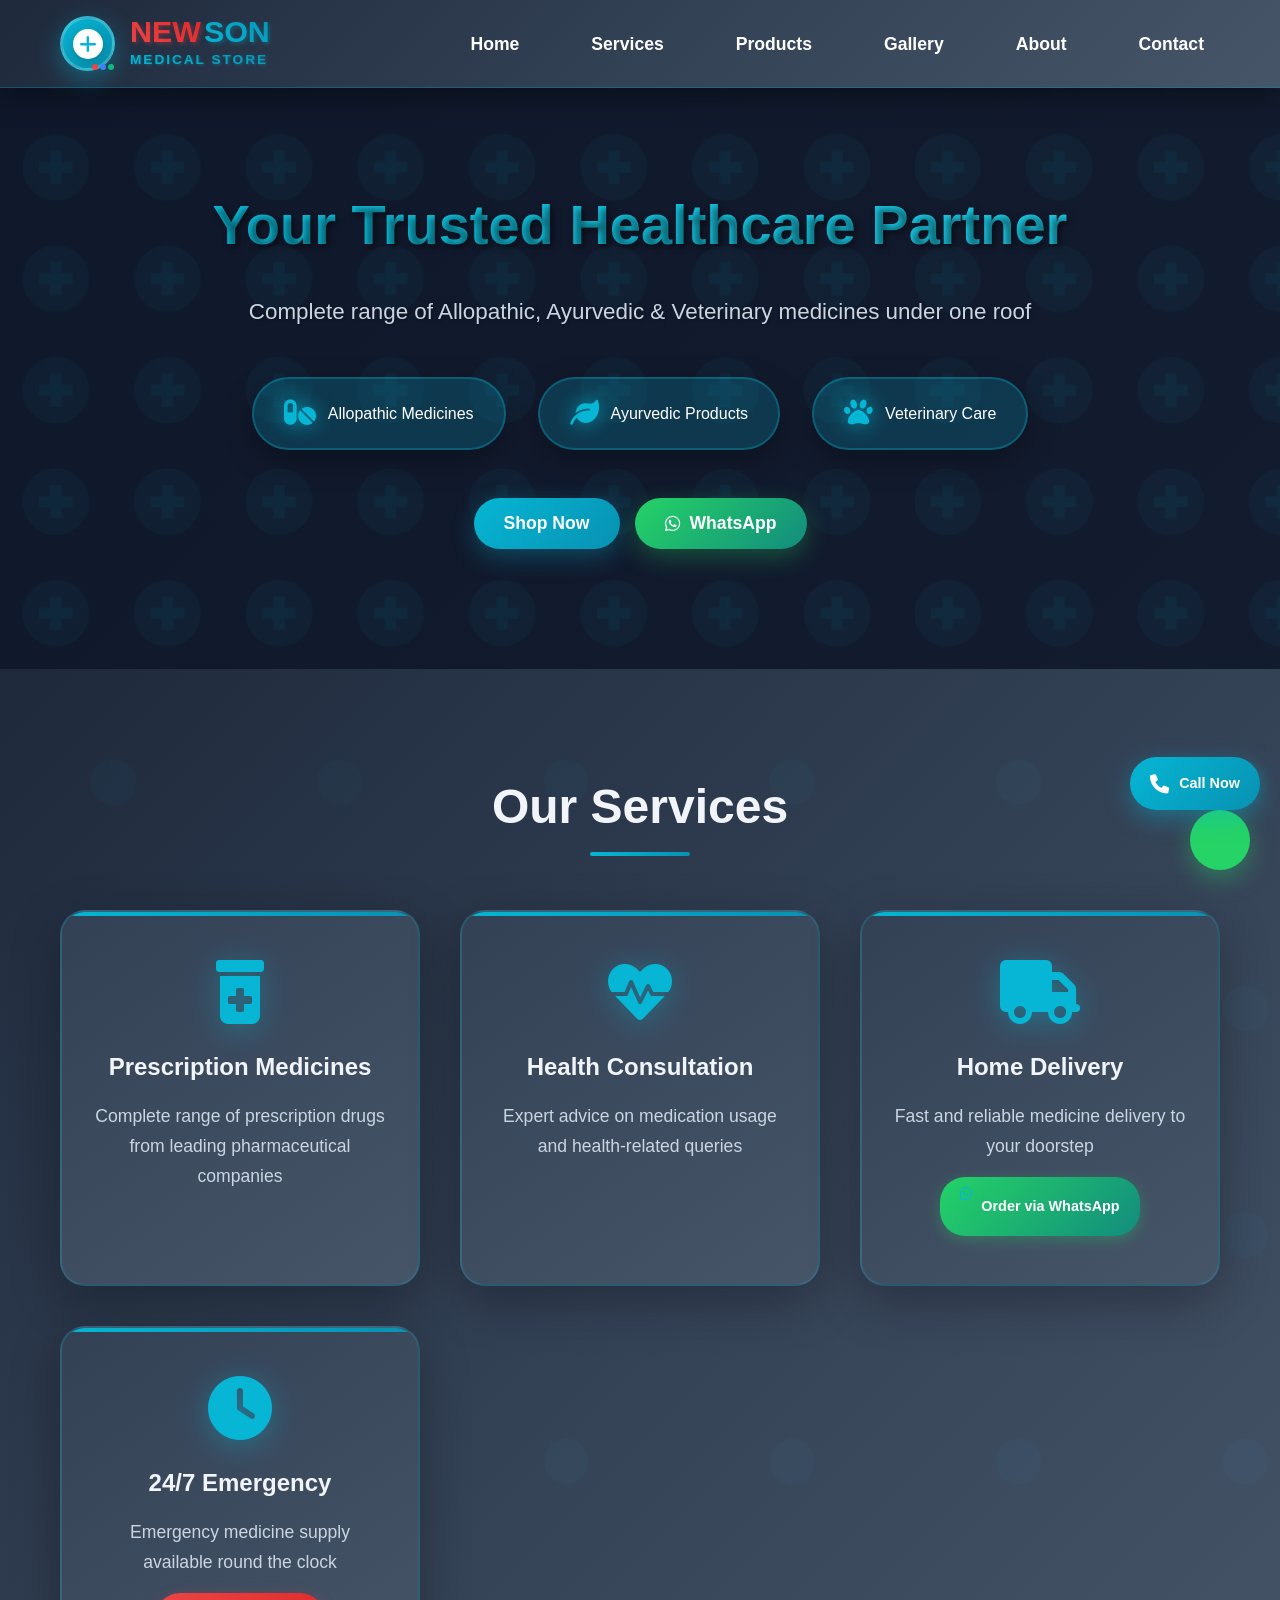
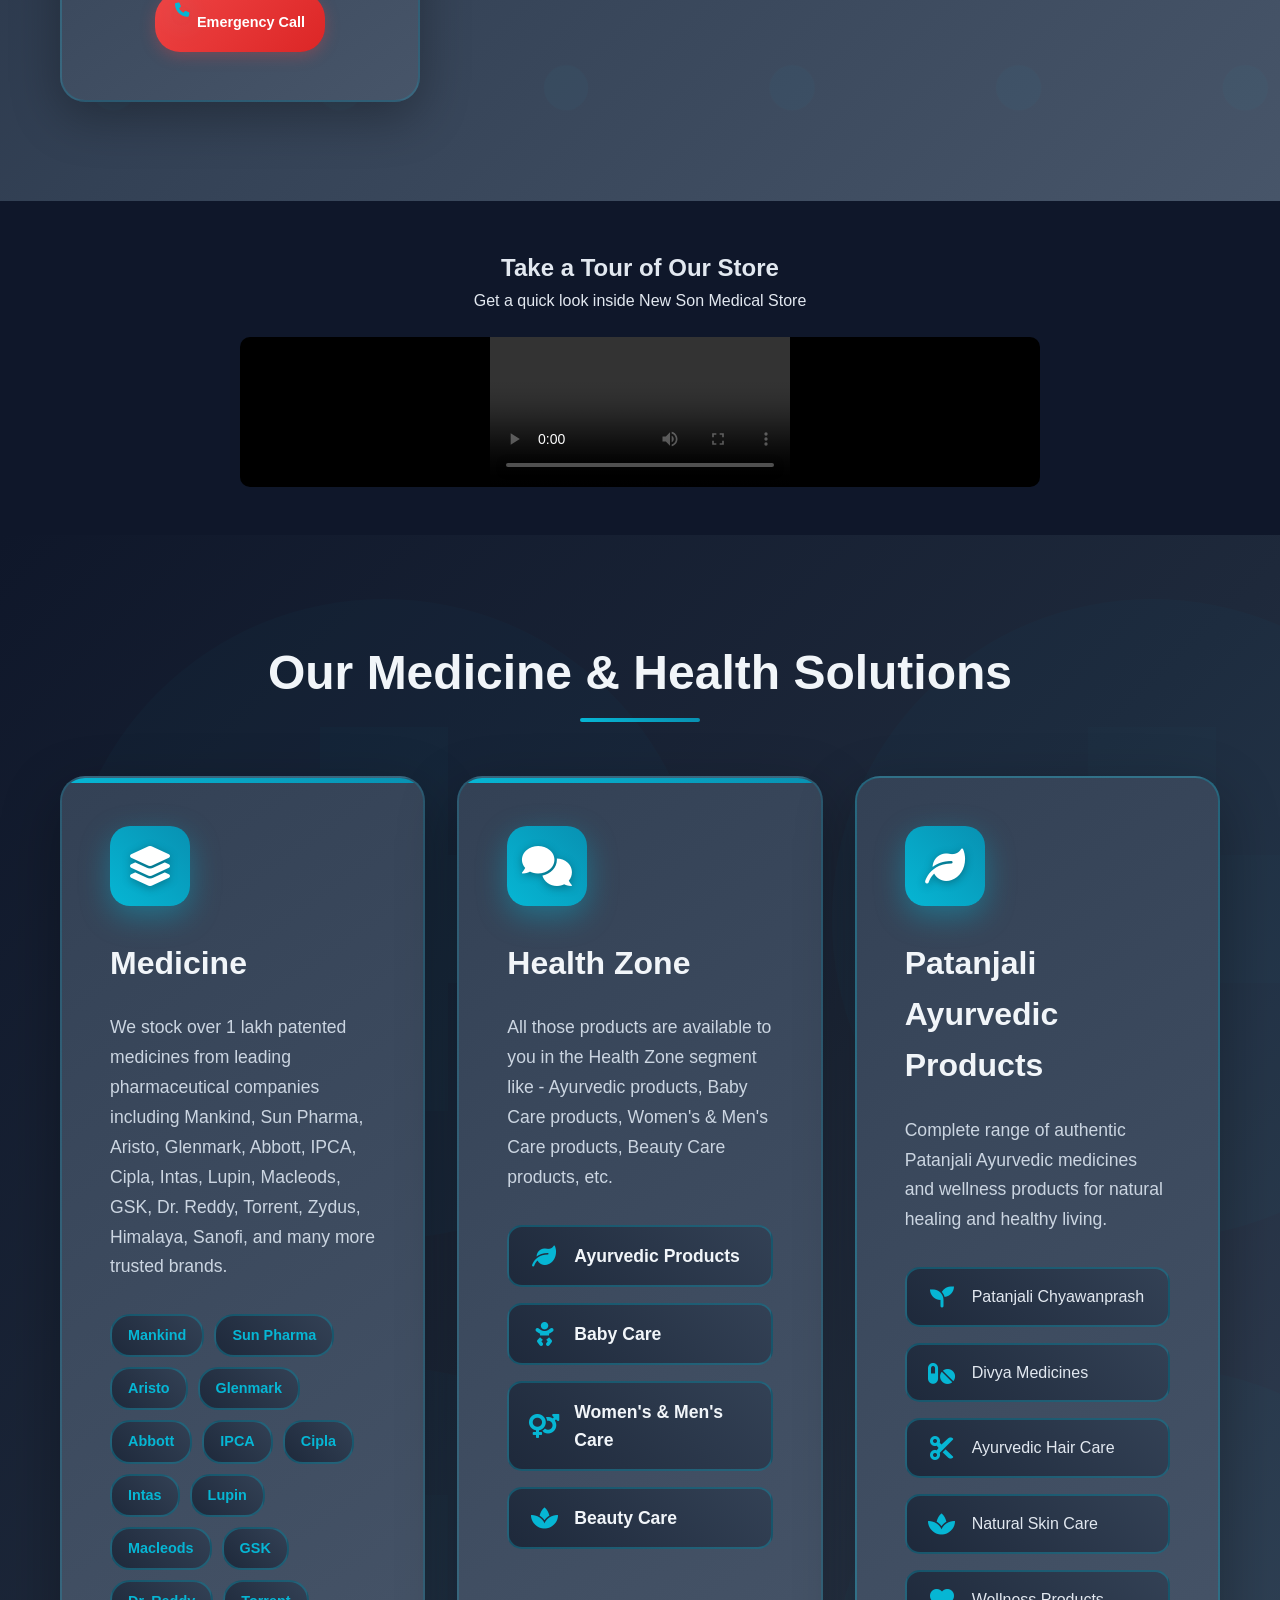
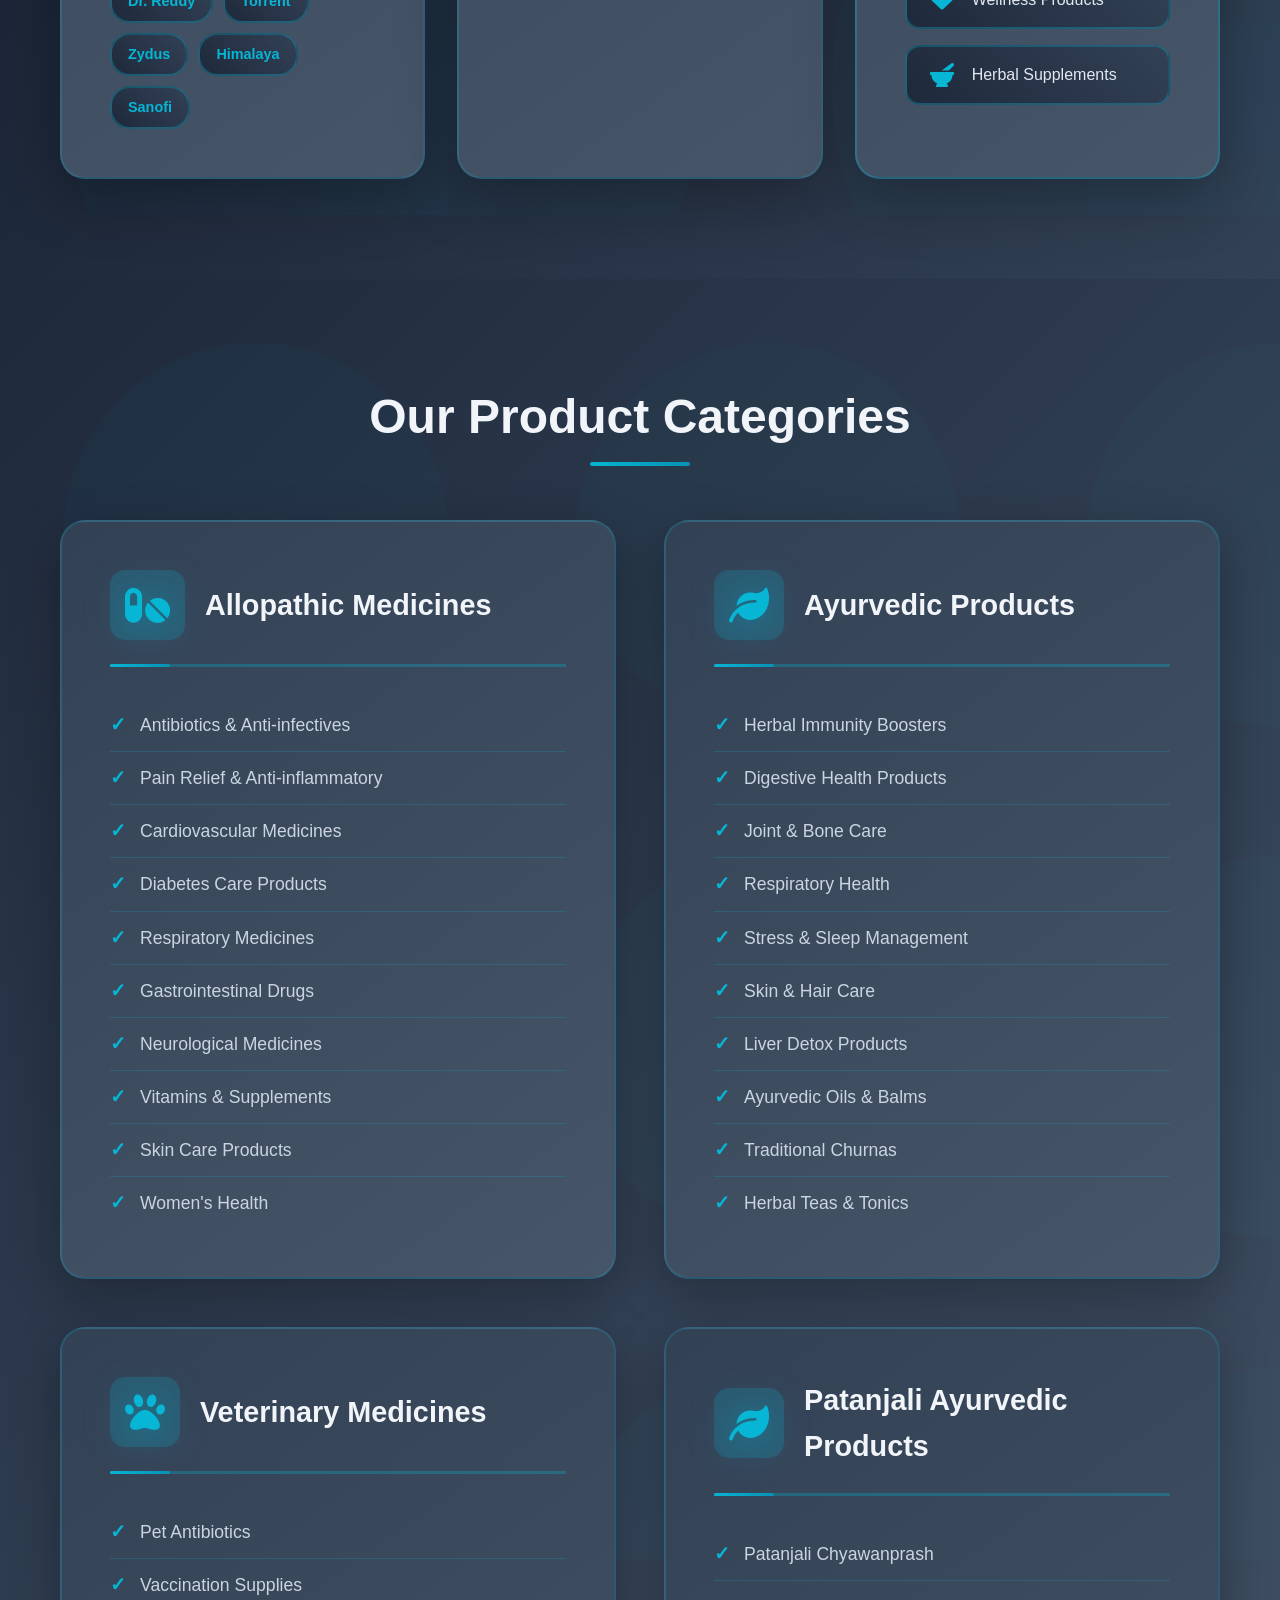
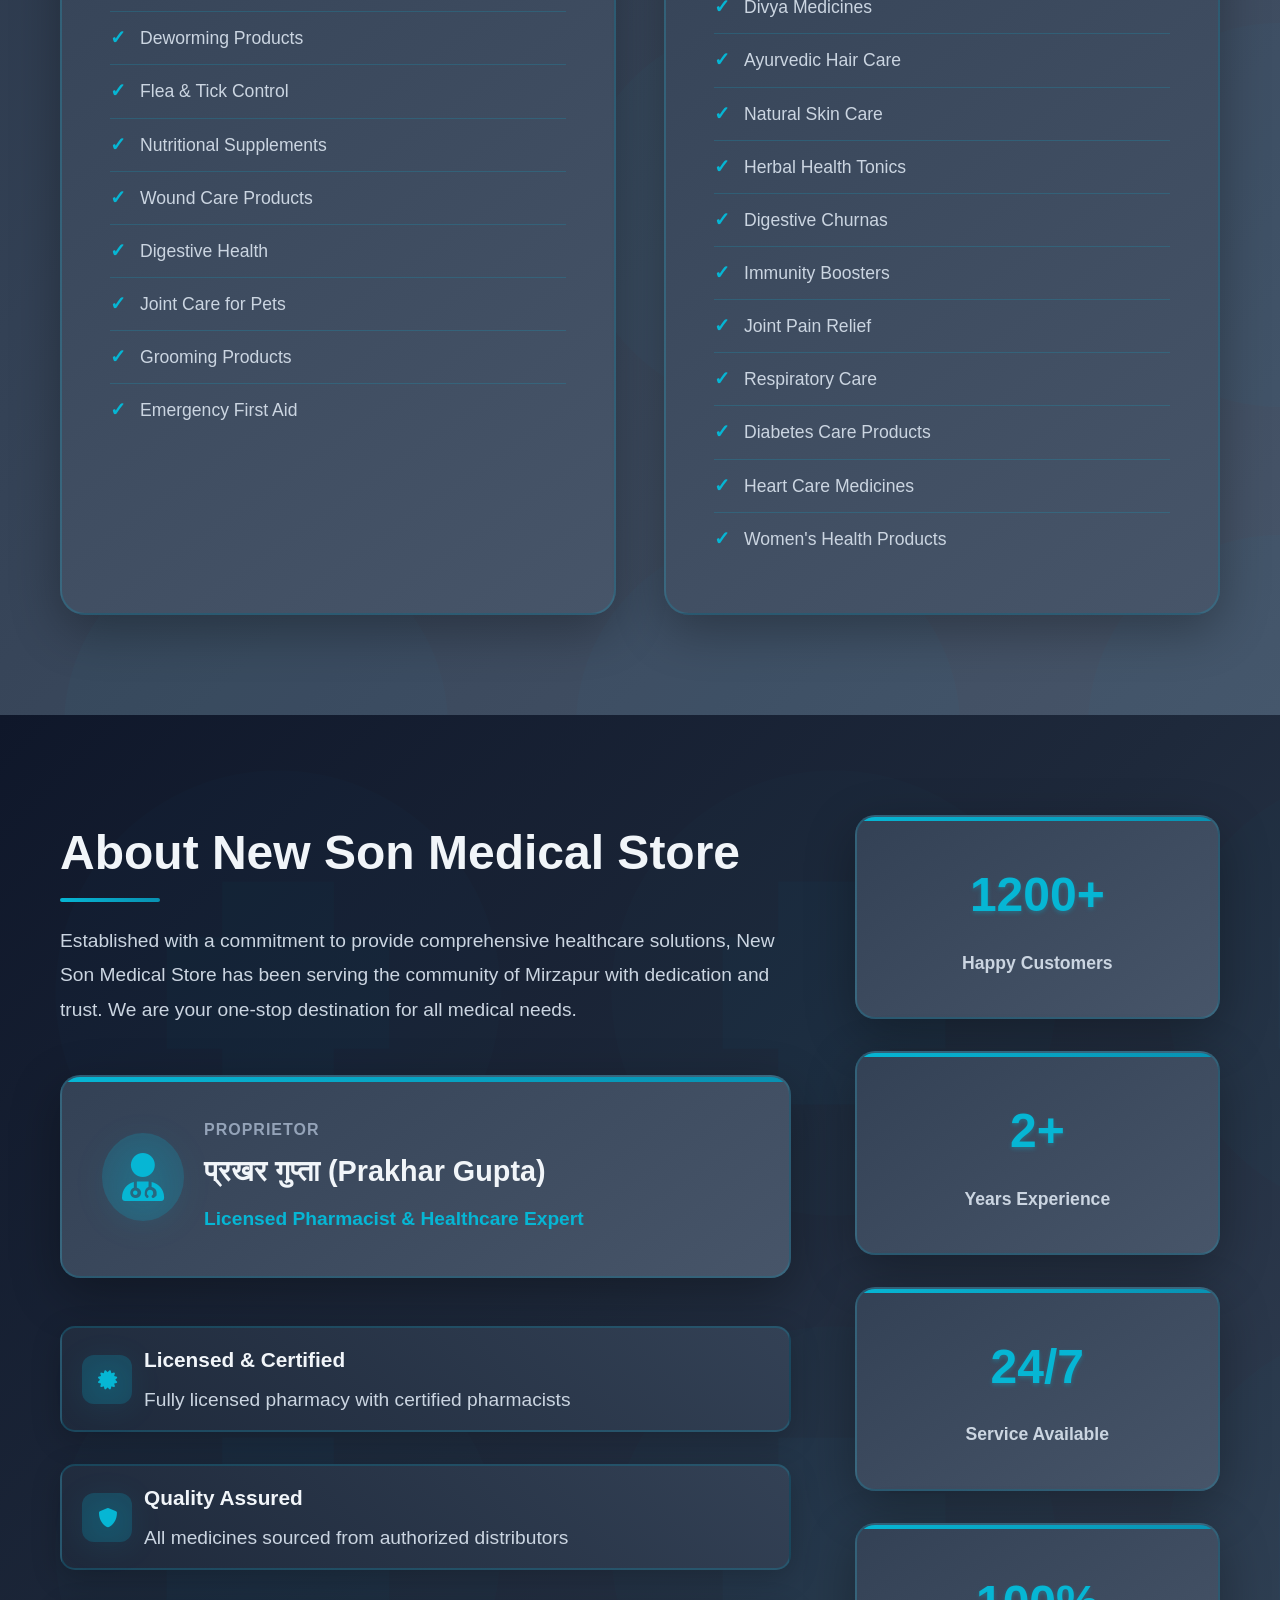
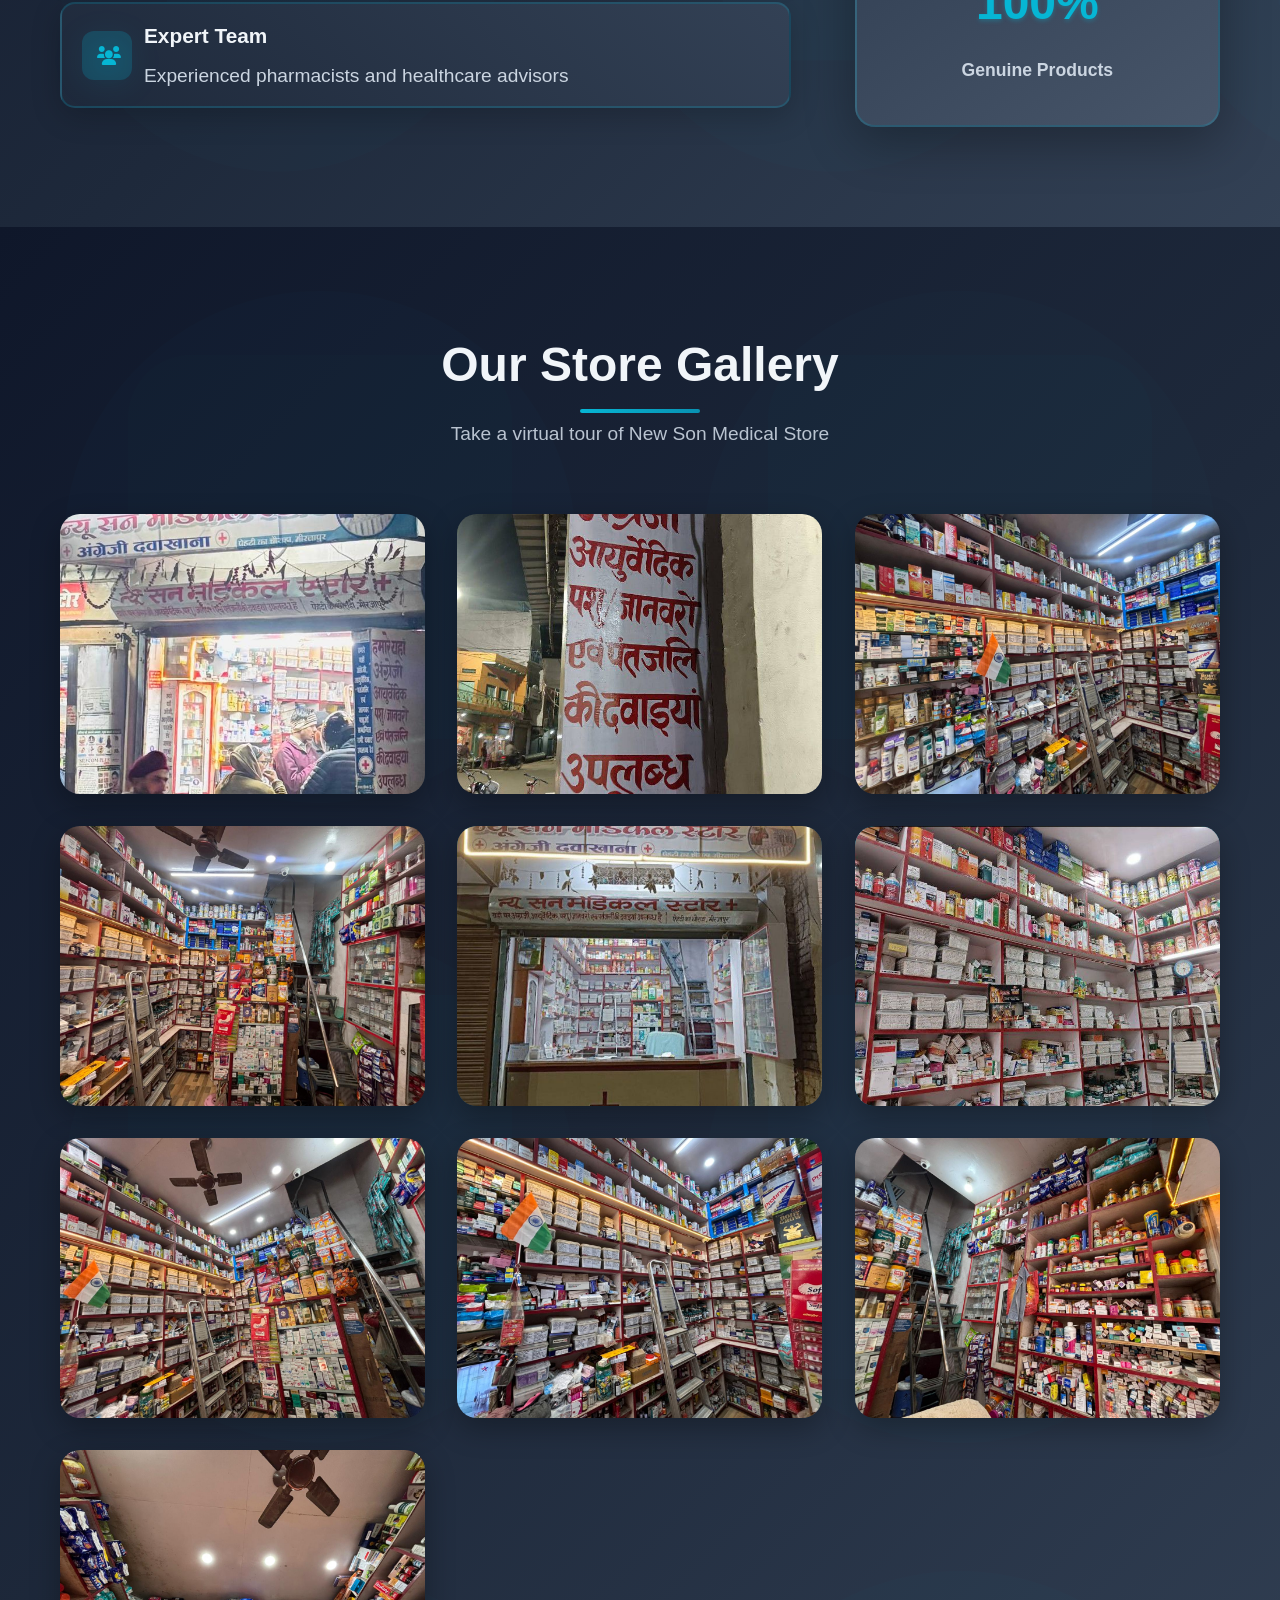
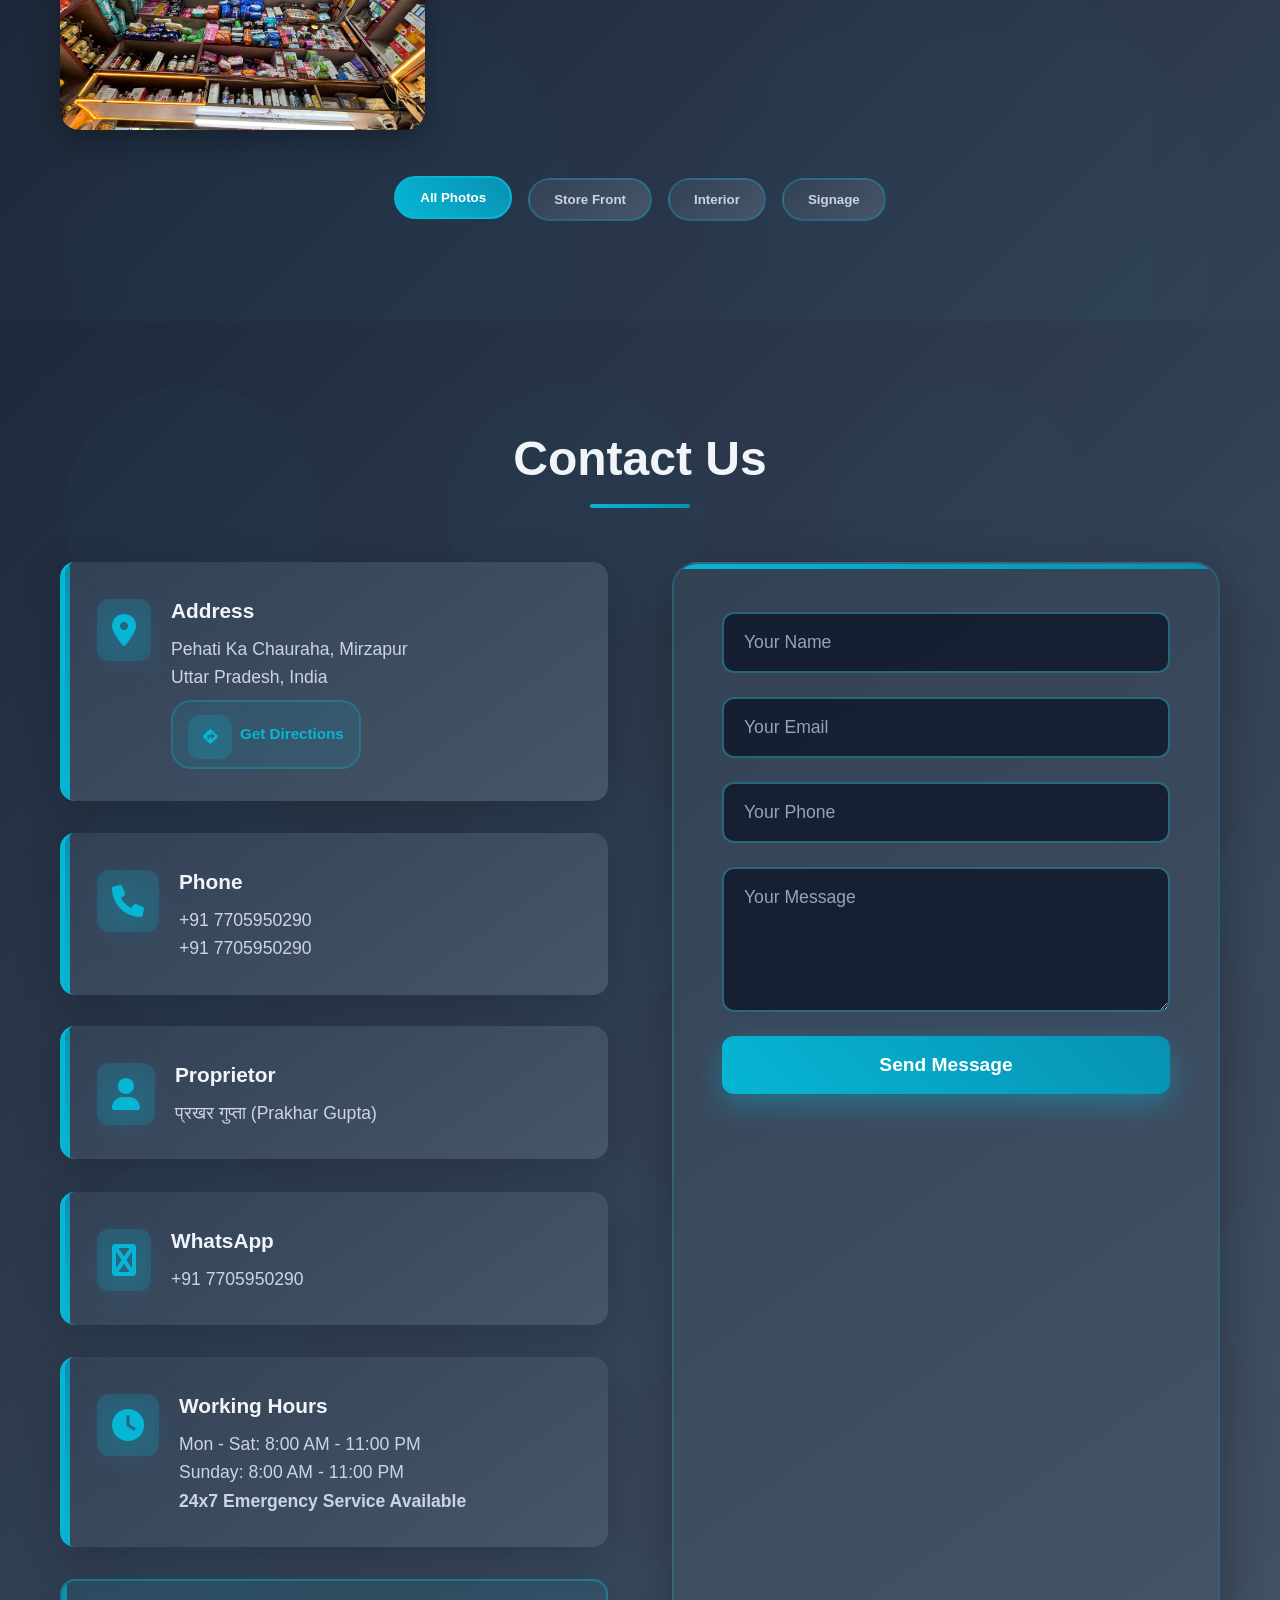
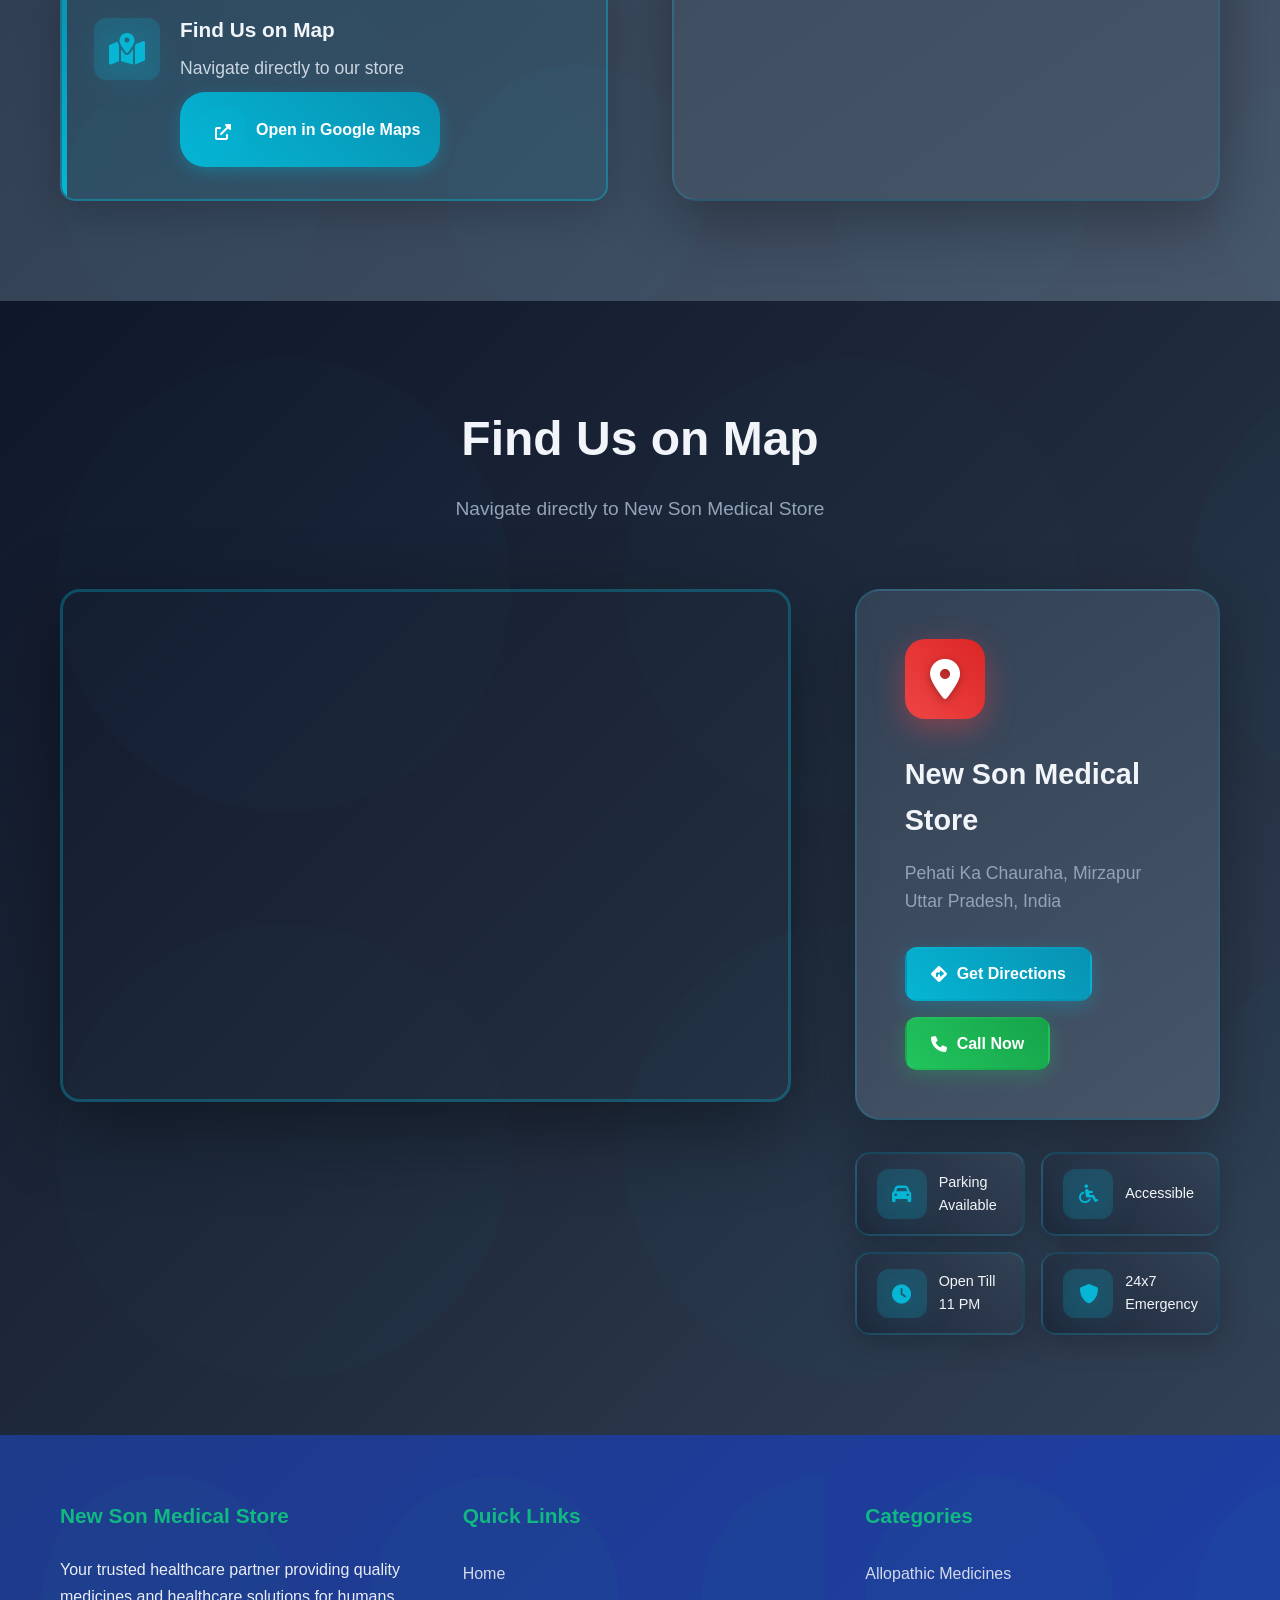
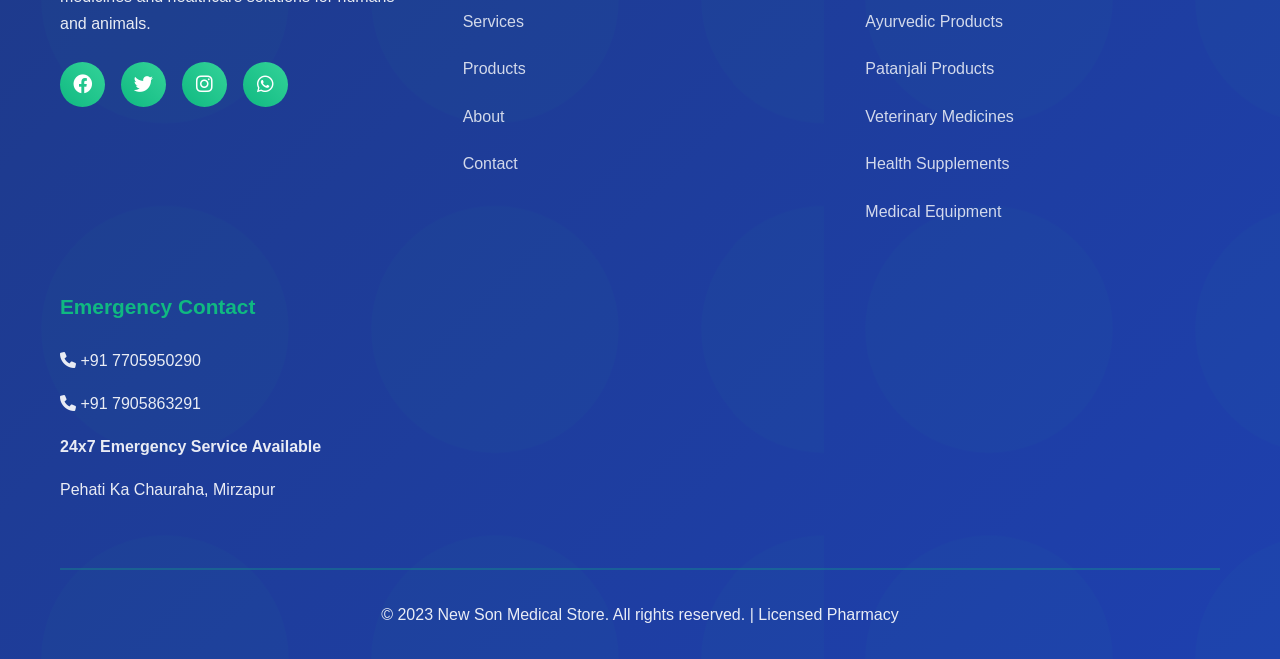
==== commit b07db247: "StoreVideo add" ====
--- a/index.html
+++ b/index.html
@@ -126,6 +126,23 @@
             </div>
         </div>
     </section>
+
+    <!-- Video Tour Section -->
+    <section id="video-tour" class="video-tour" style="padding: 3rem 0; background-color: var(--light-bg);">
+        <div class="container">
+            <div style="text-align: center; margin-bottom: 1.5rem;">
+                <h2>Take a Tour of Our Store</h2>
+                <p>Get a quick look inside New Son Medical Store</p>
+            </div>
+            <div class="video-container" style="max-width: 800px; margin: 0 auto; border-radius: 10px; overflow: hidden; box-shadow: var(--shadow); display: flex; justify-content: center; align-items: center; background-color: #000;">
+                <video controls style="max-height: 70vh; max-width: 100%; display: block;">
+                    <source src="images/ShopVideo.MP4" type="video/mp4">
+                    Your browser does not support the video tag.
+                </video>
+            </div>
+        </div>
+    </section>
+
     <!-- Medicine & Health Zone Section -->
     <section class="medicine-health-zone">
         <div class="container">
@@ -881,4 +898,4 @@
 
     <script src="script.js"></script>
 </body>
-</html>+</html>
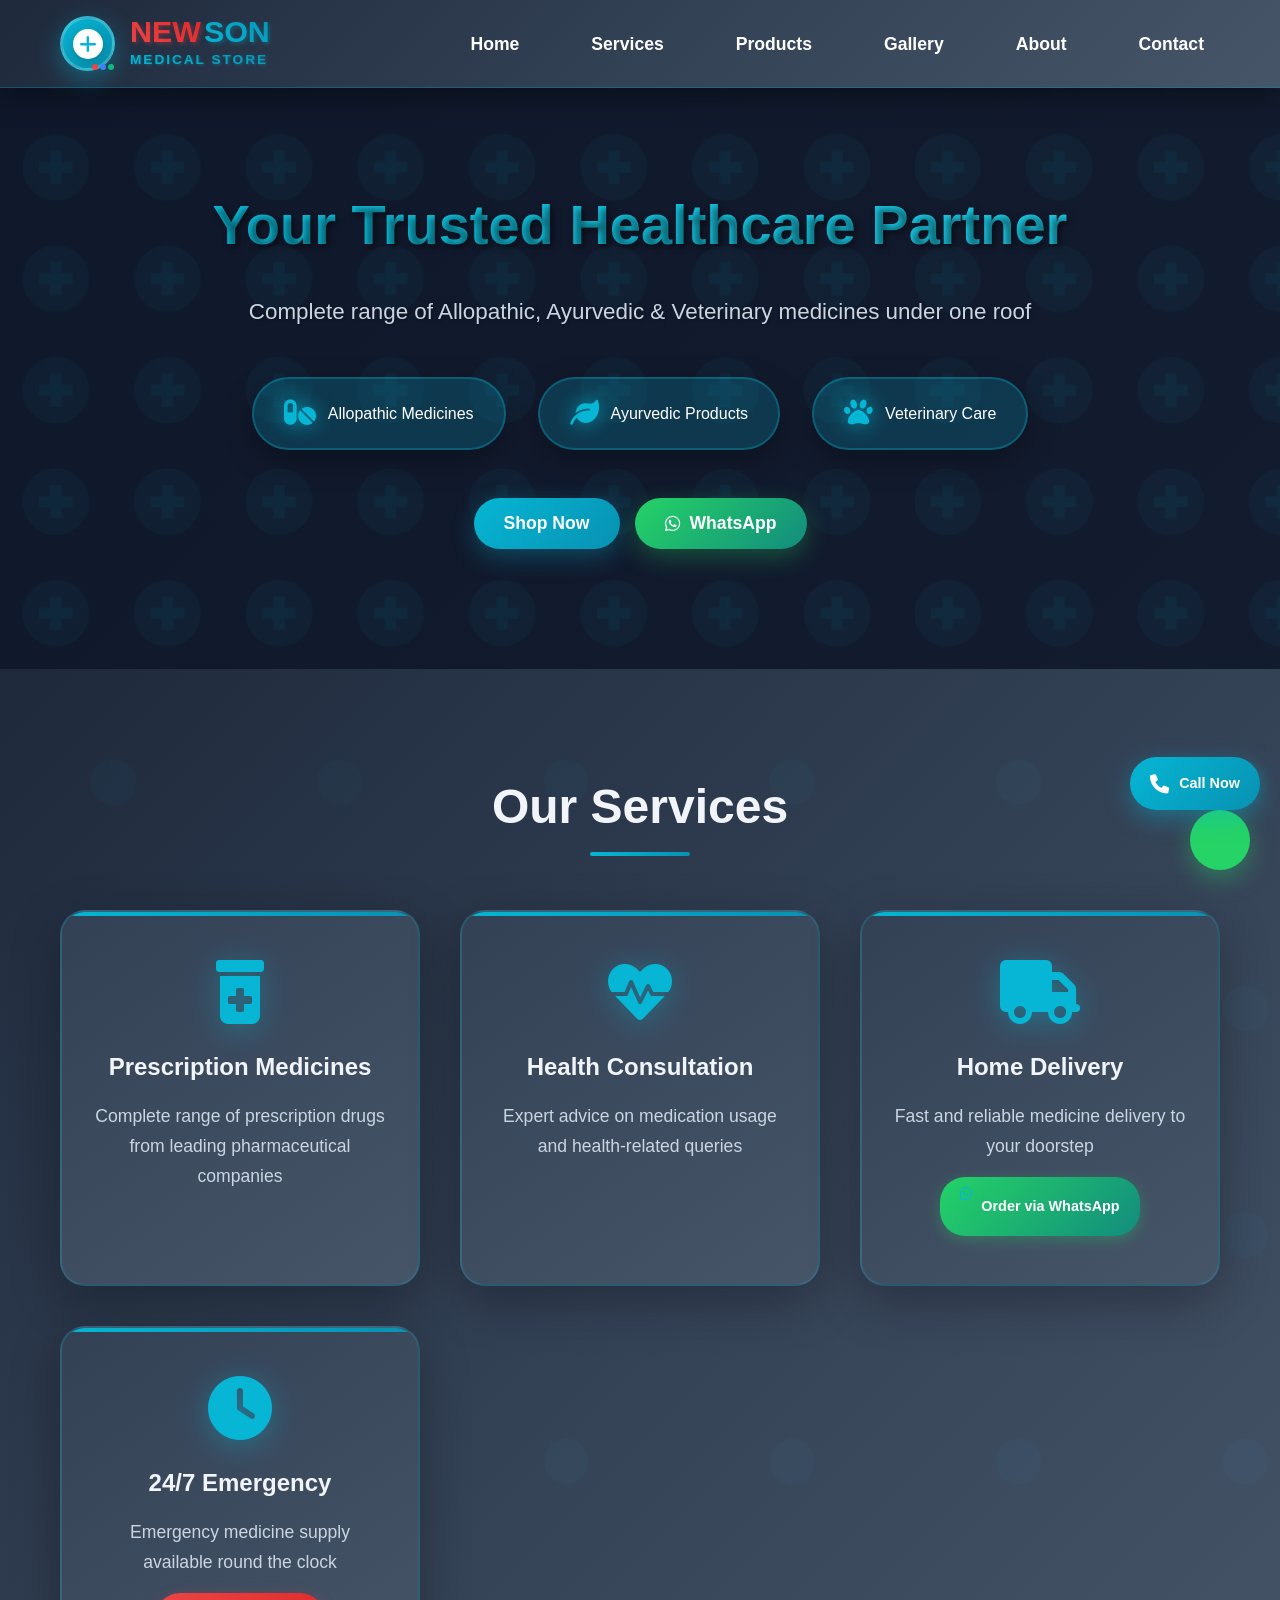
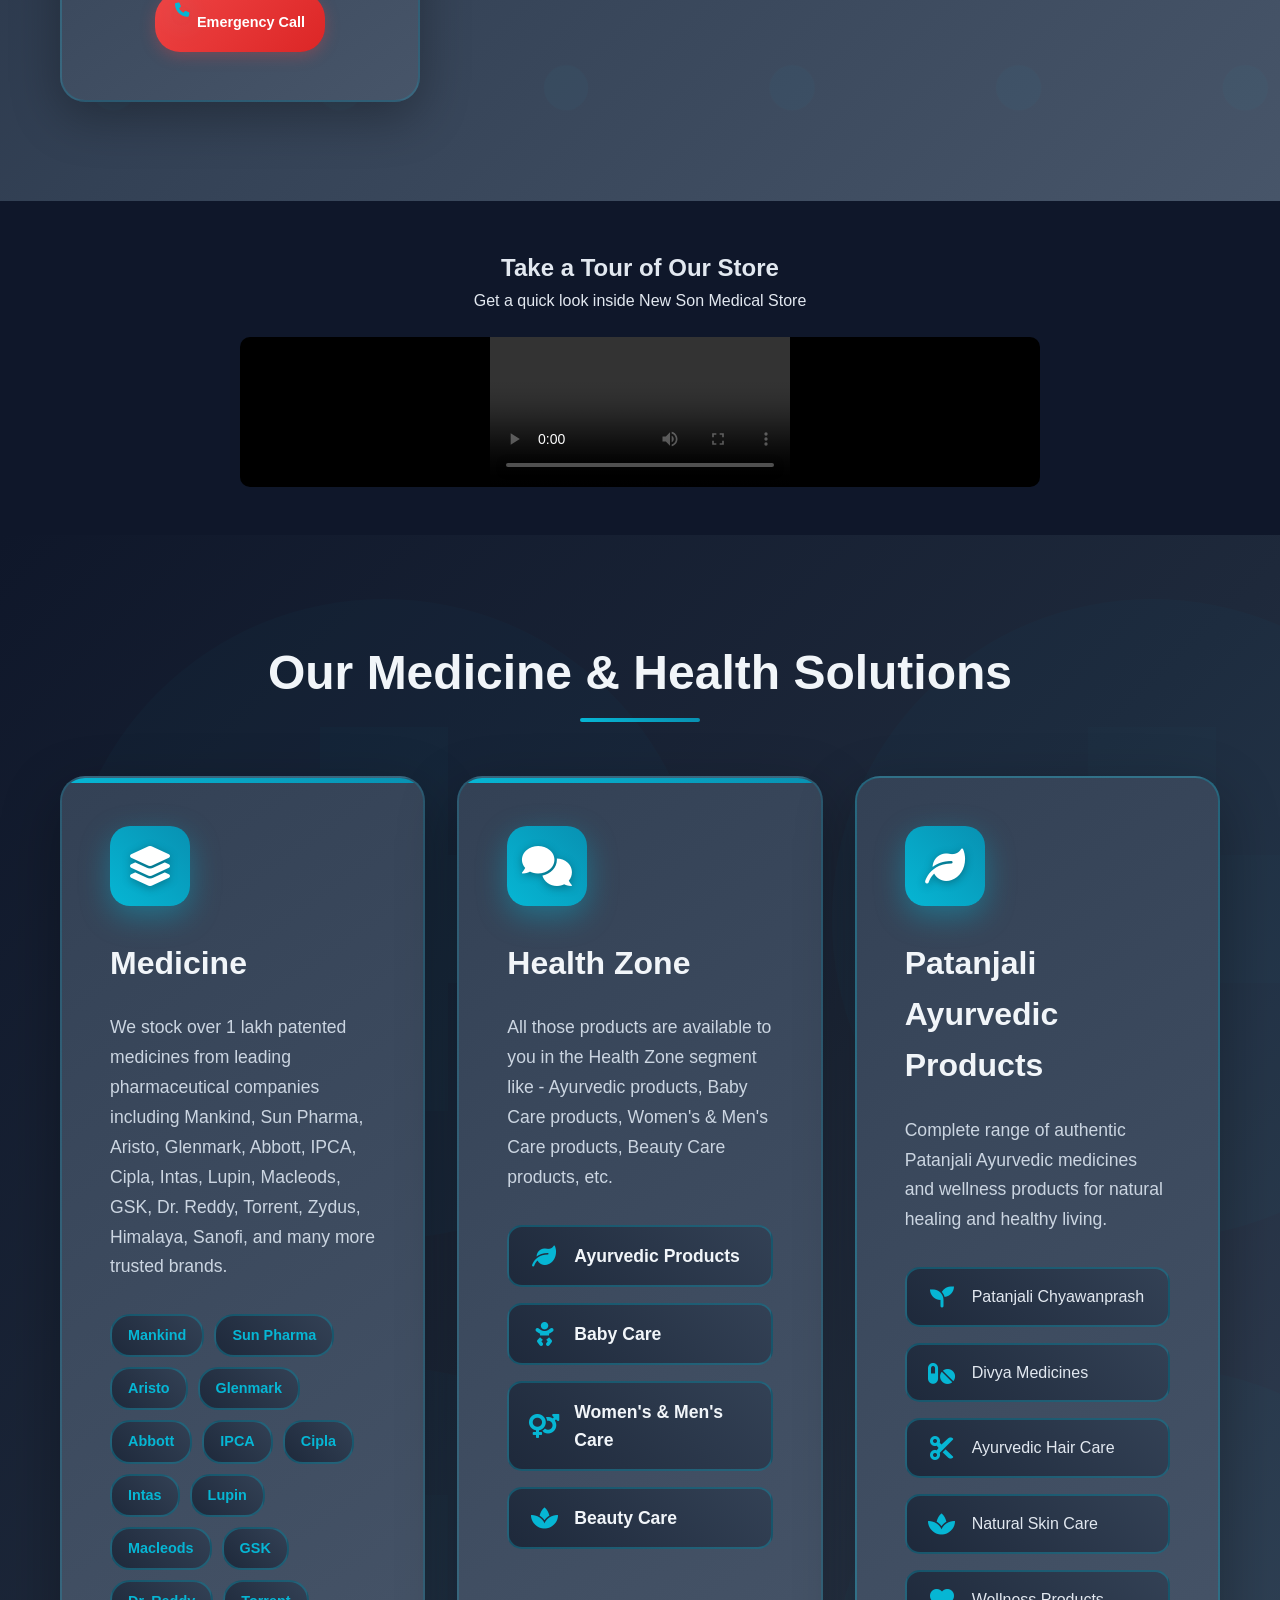
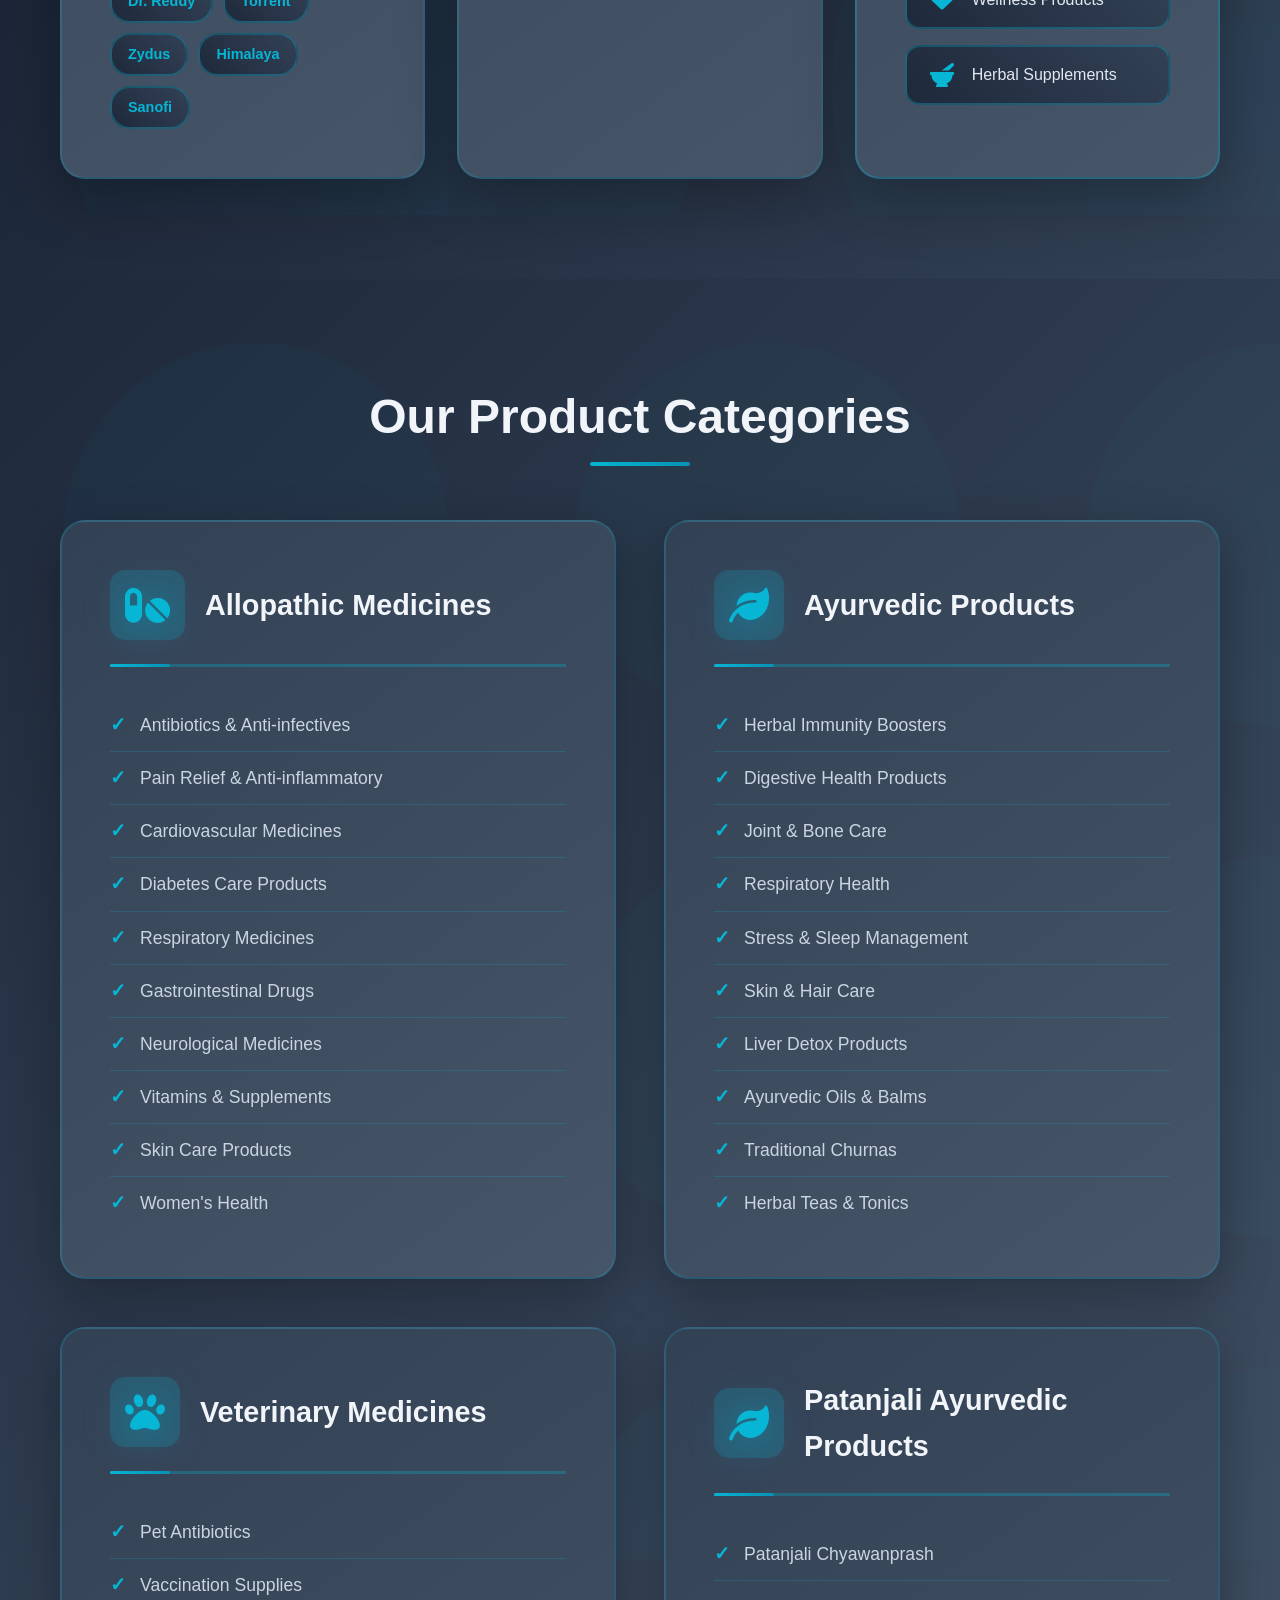
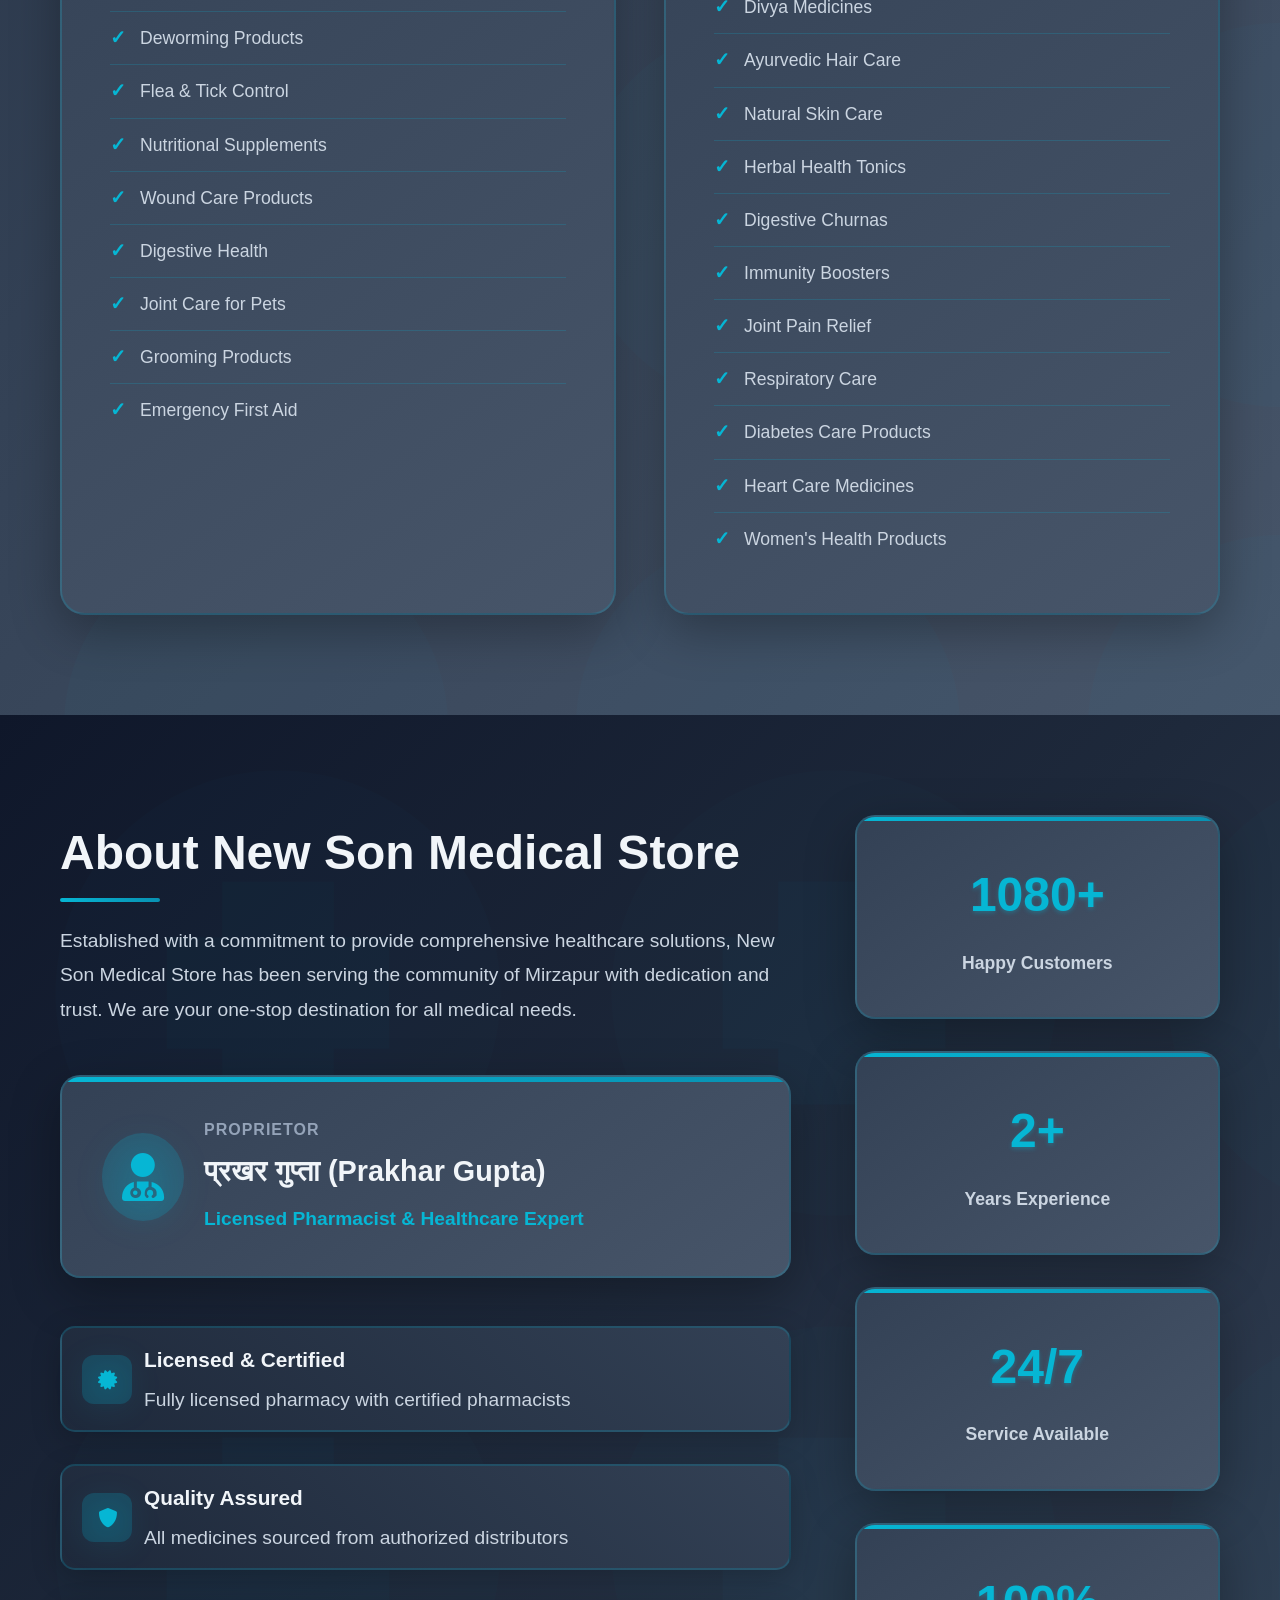
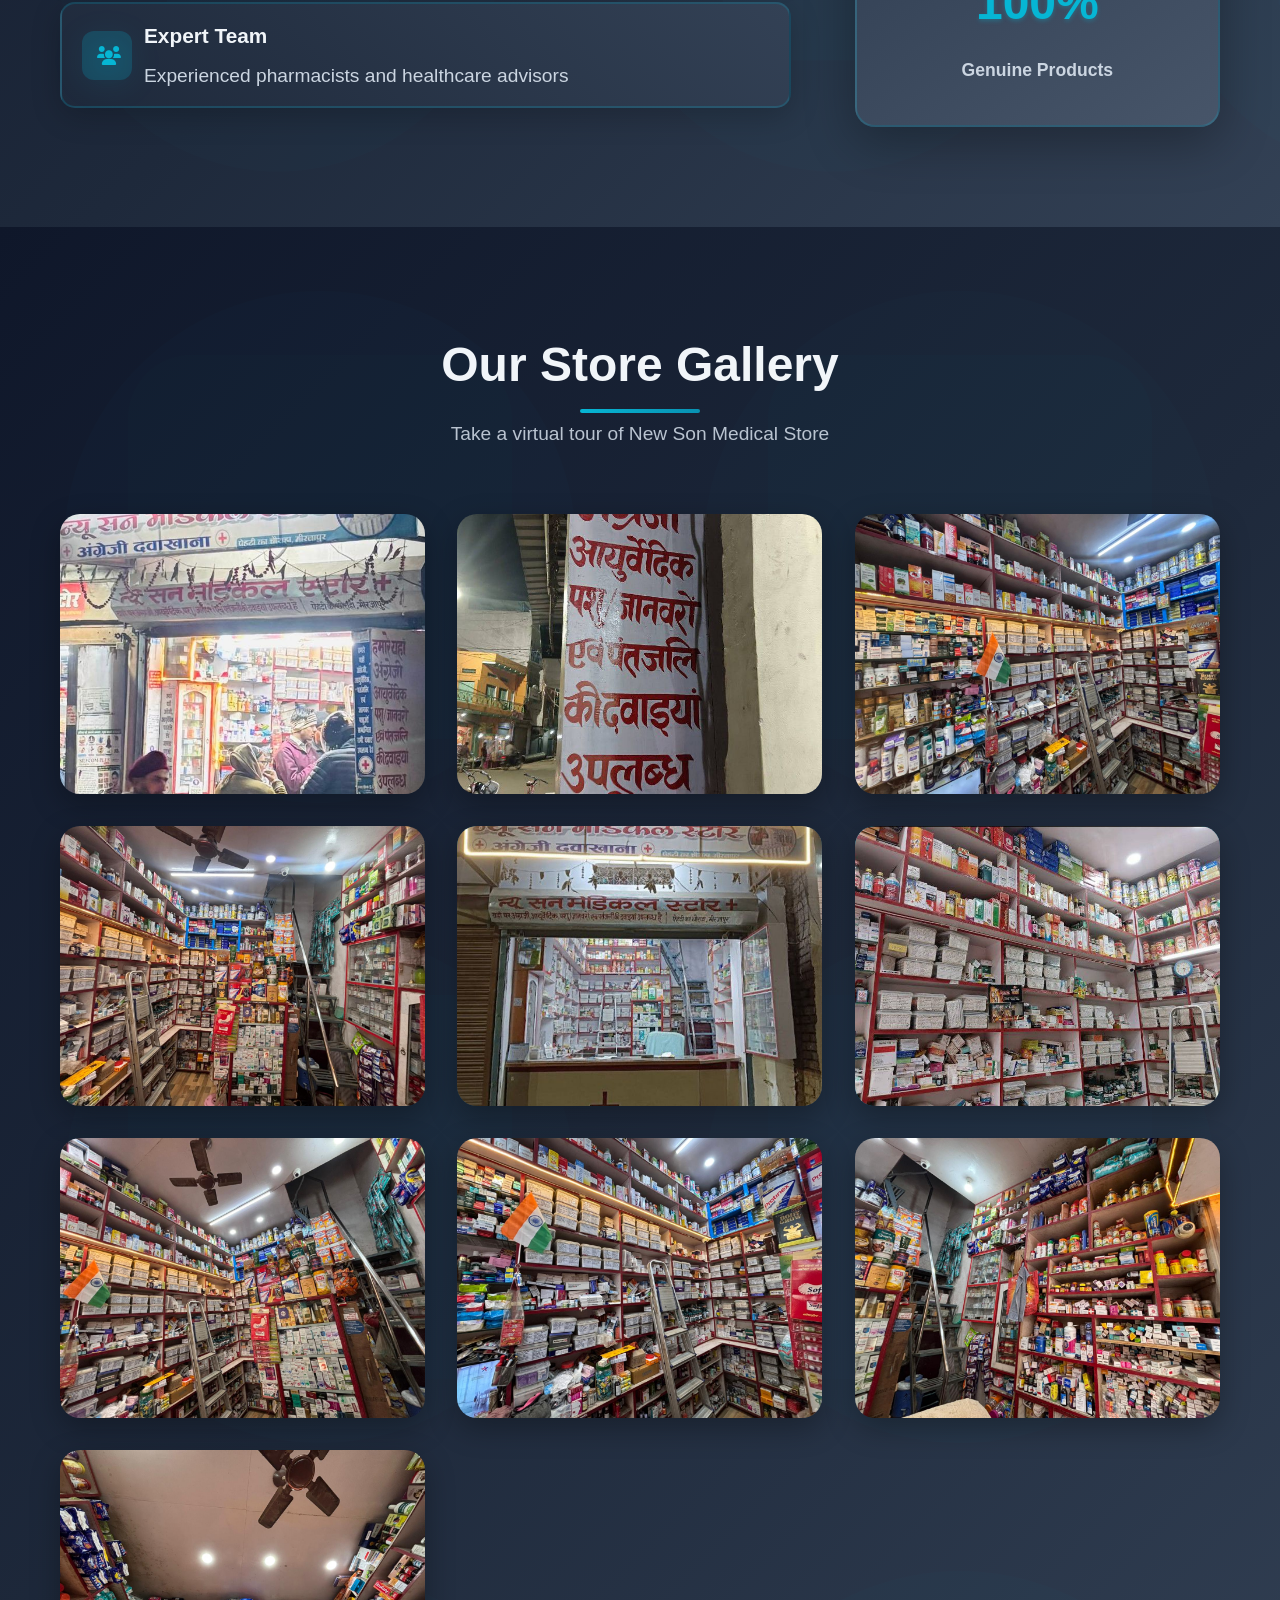
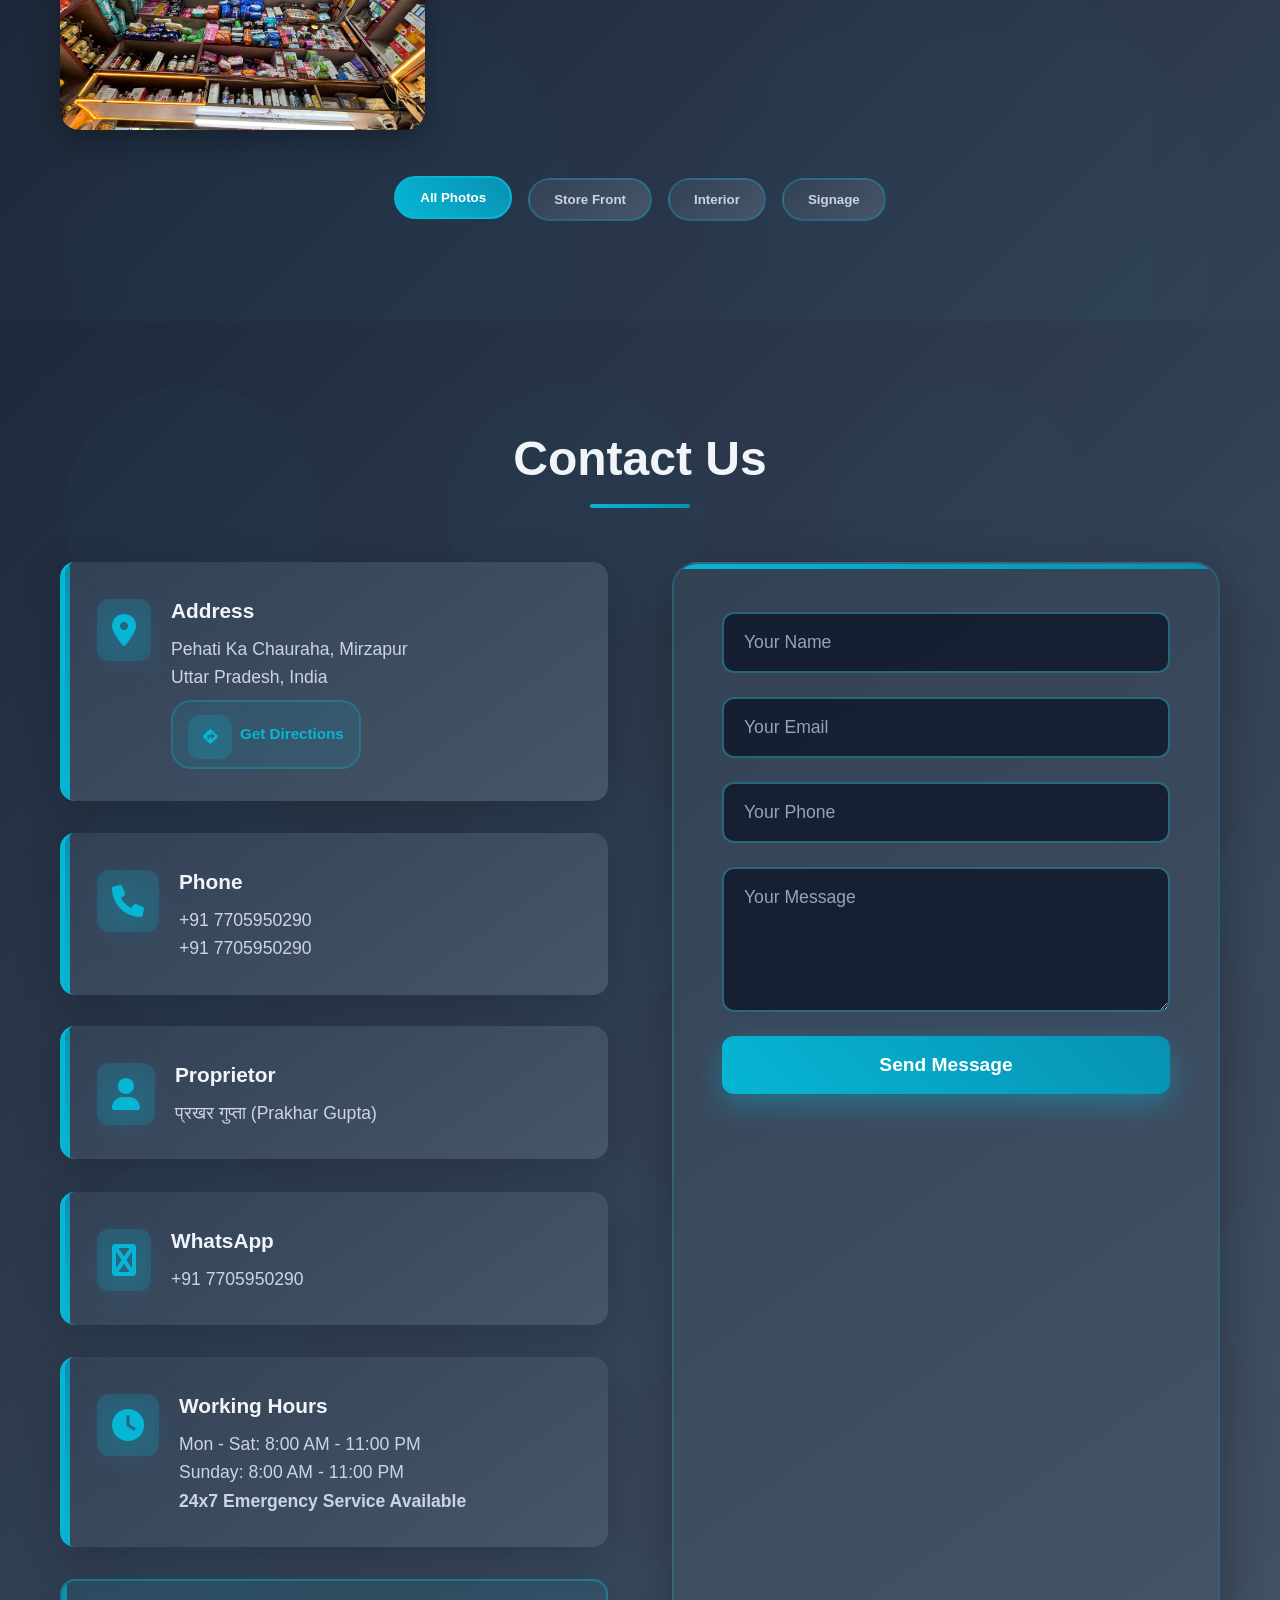
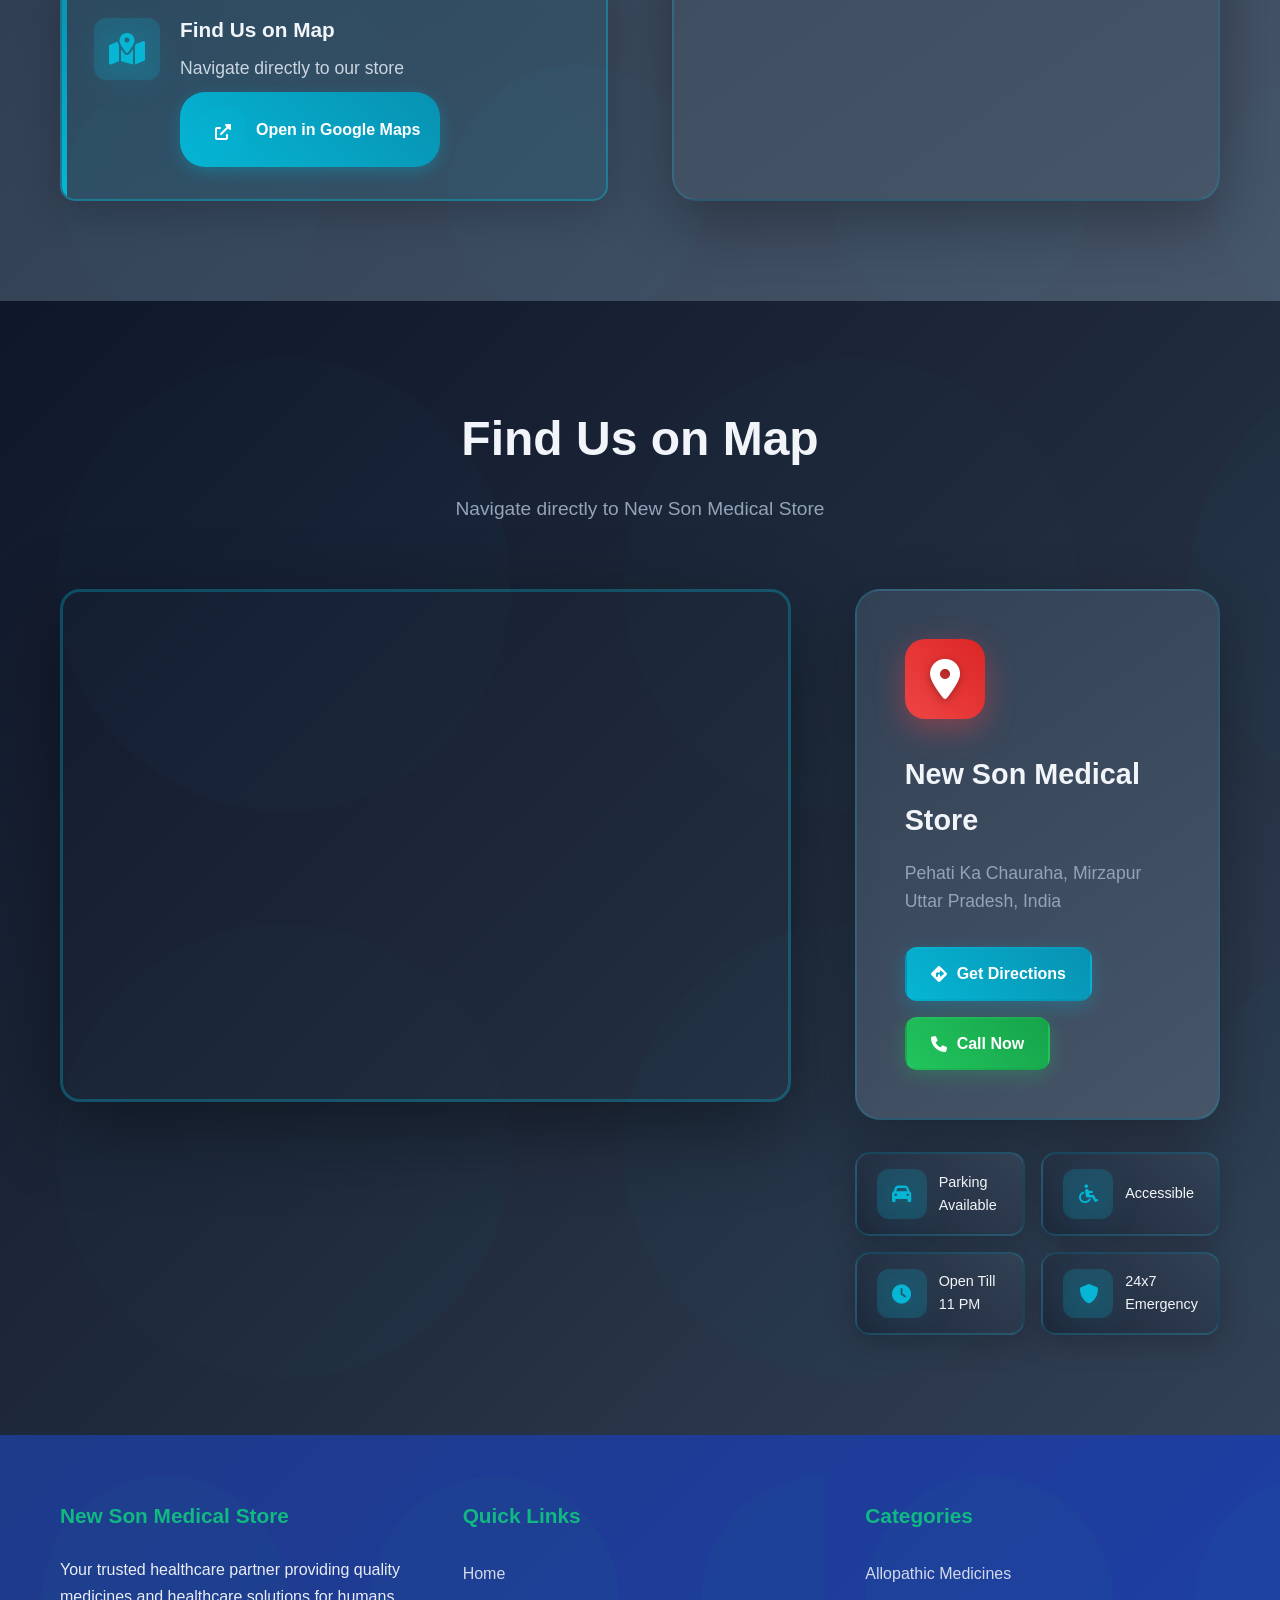
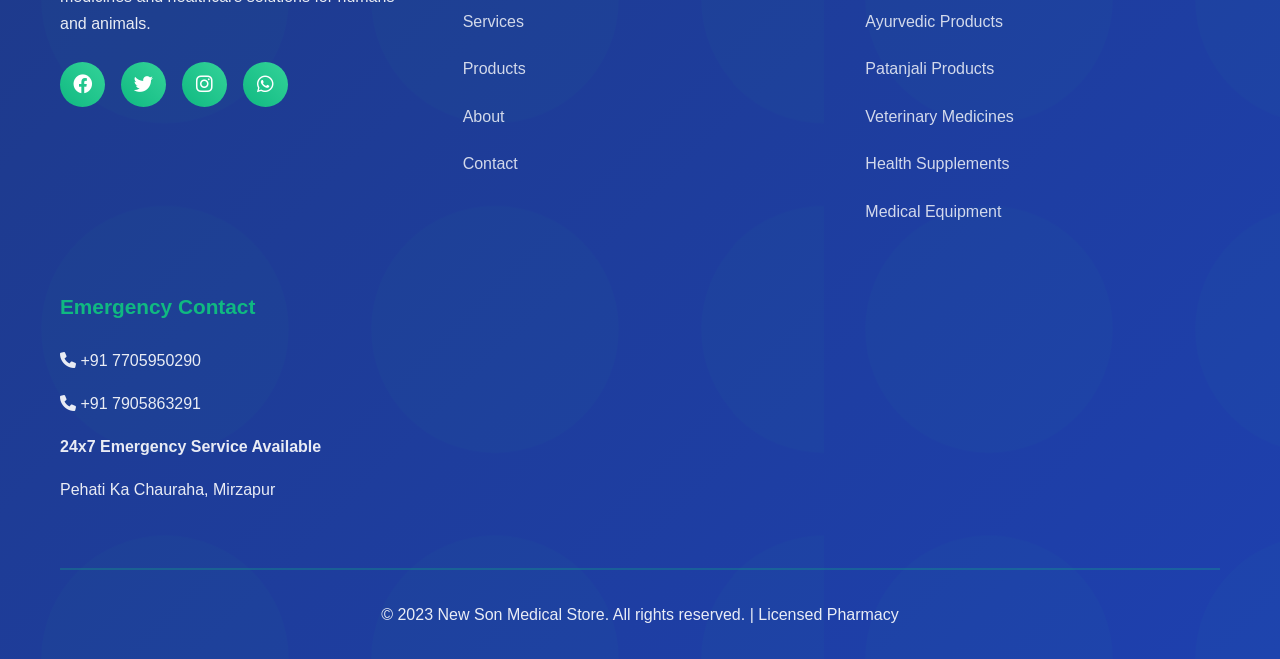
==== commit db69b707: "Shop video" ====
--- a/index.html
+++ b/index.html
@@ -136,7 +136,7 @@
             </div>
             <div class="video-container" style="max-width: 800px; margin: 0 auto; border-radius: 10px; overflow: hidden; box-shadow: var(--shadow); display: flex; justify-content: center; align-items: center; background-color: #000;">
                 <video controls style="max-height: 70vh; max-width: 100%; display: block;">
-                    <source src="images/ShopVideo.MP4" type="video/mp4">
+                    <source src="images/ShopVideo.mp4" type="video/mp4">
                     Your browser does not support the video tag.
                 </video>
             </div>
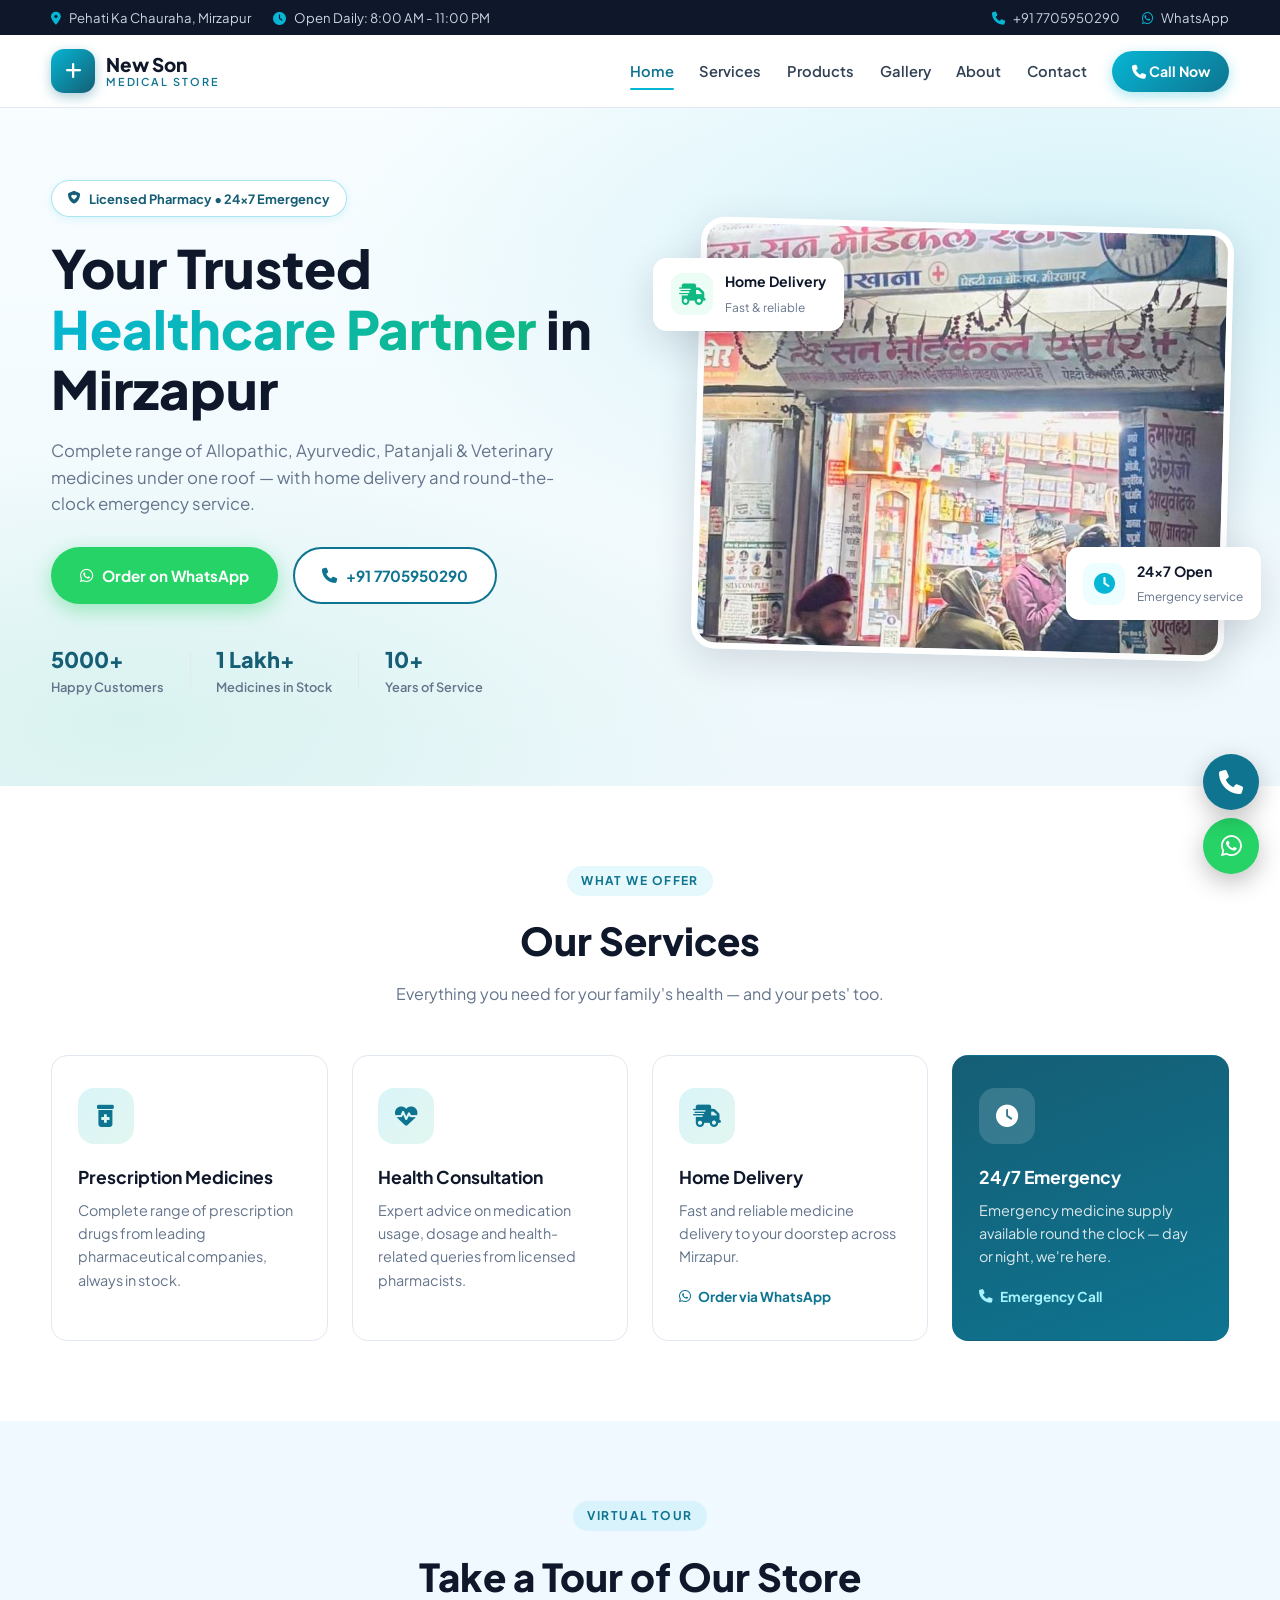
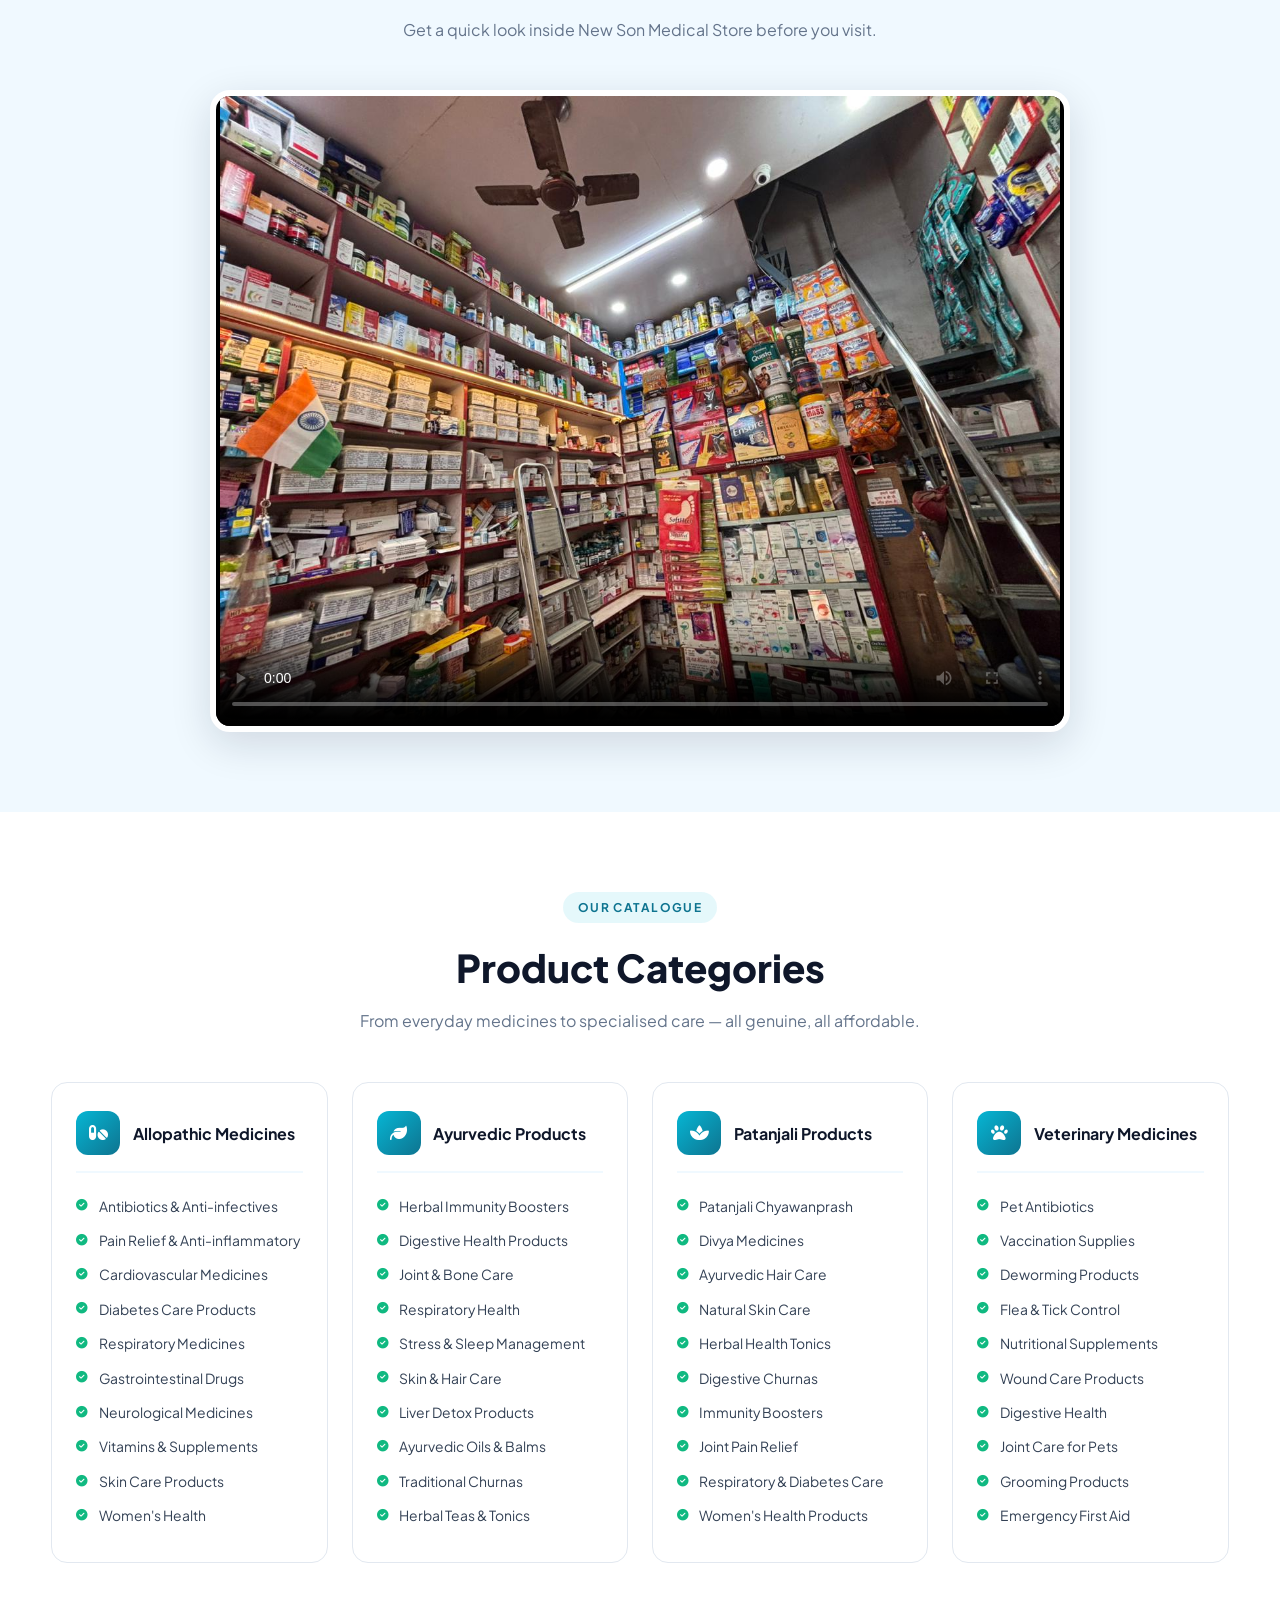
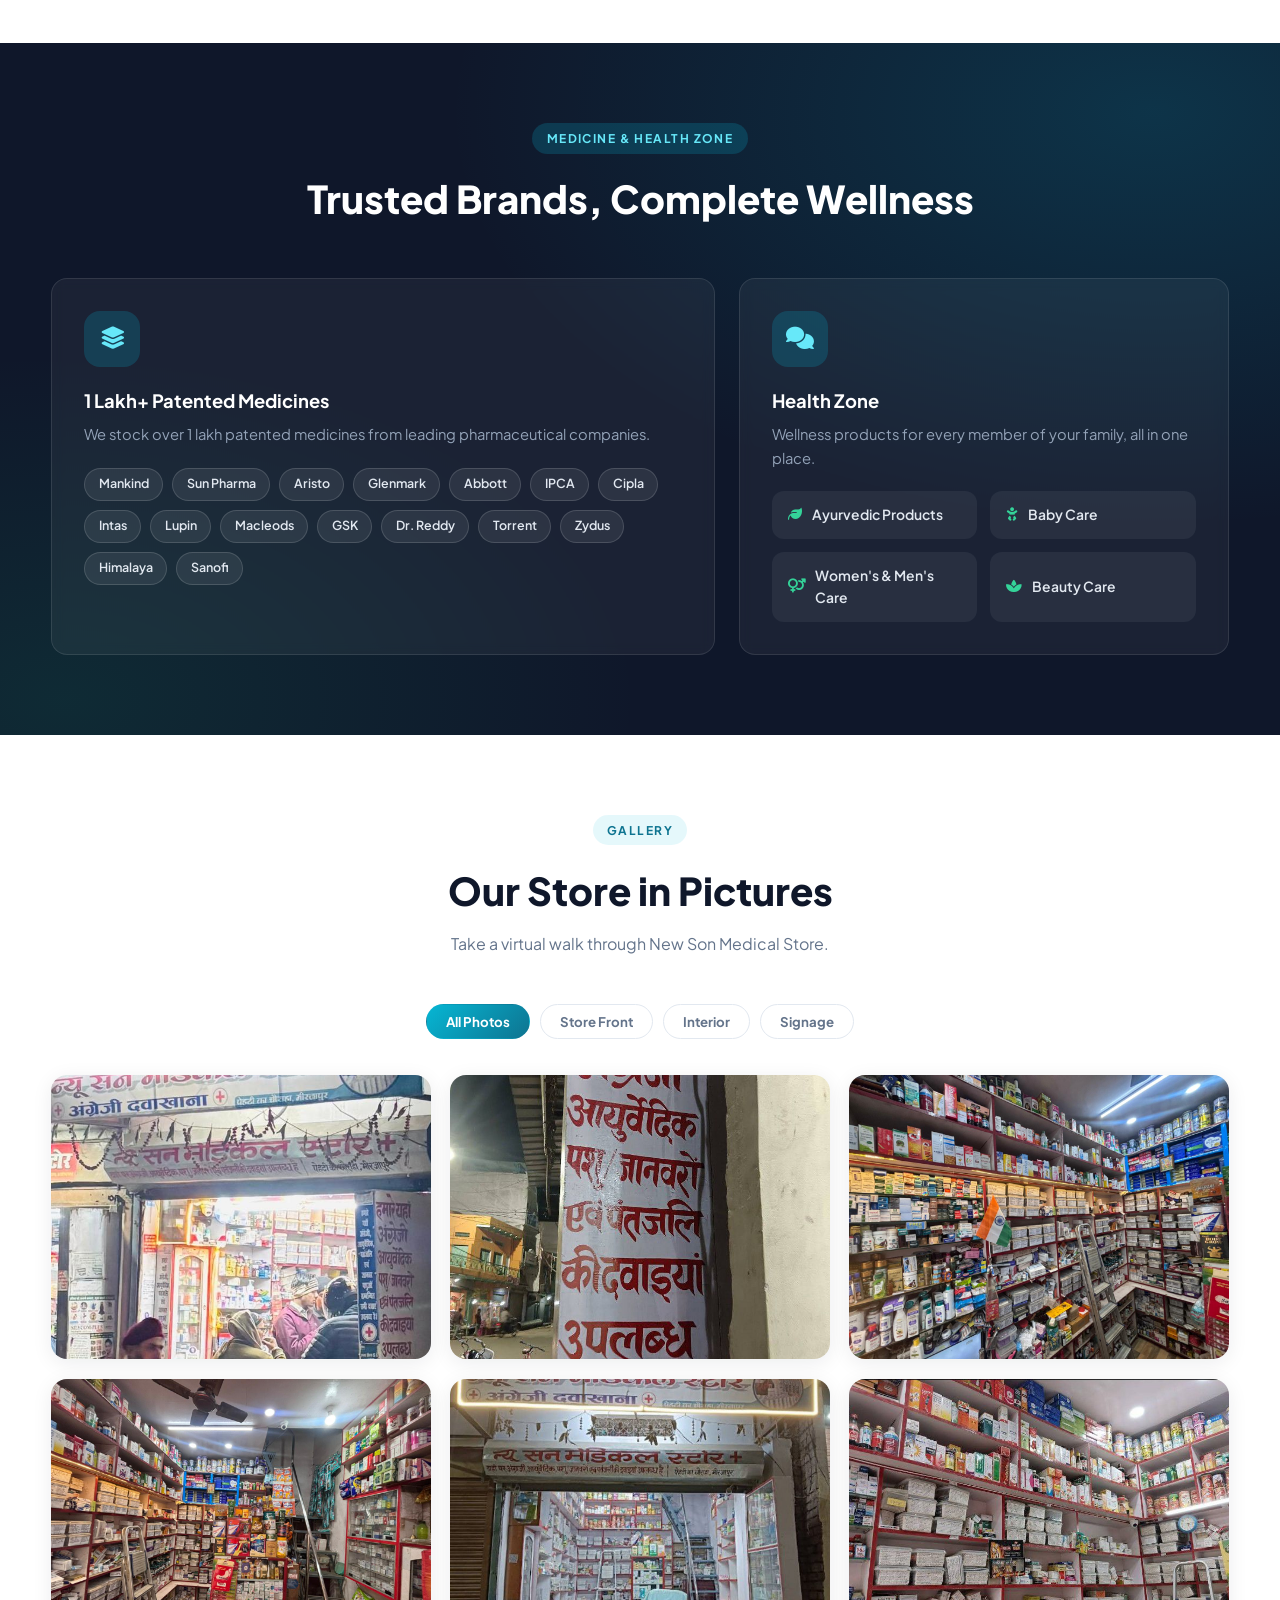
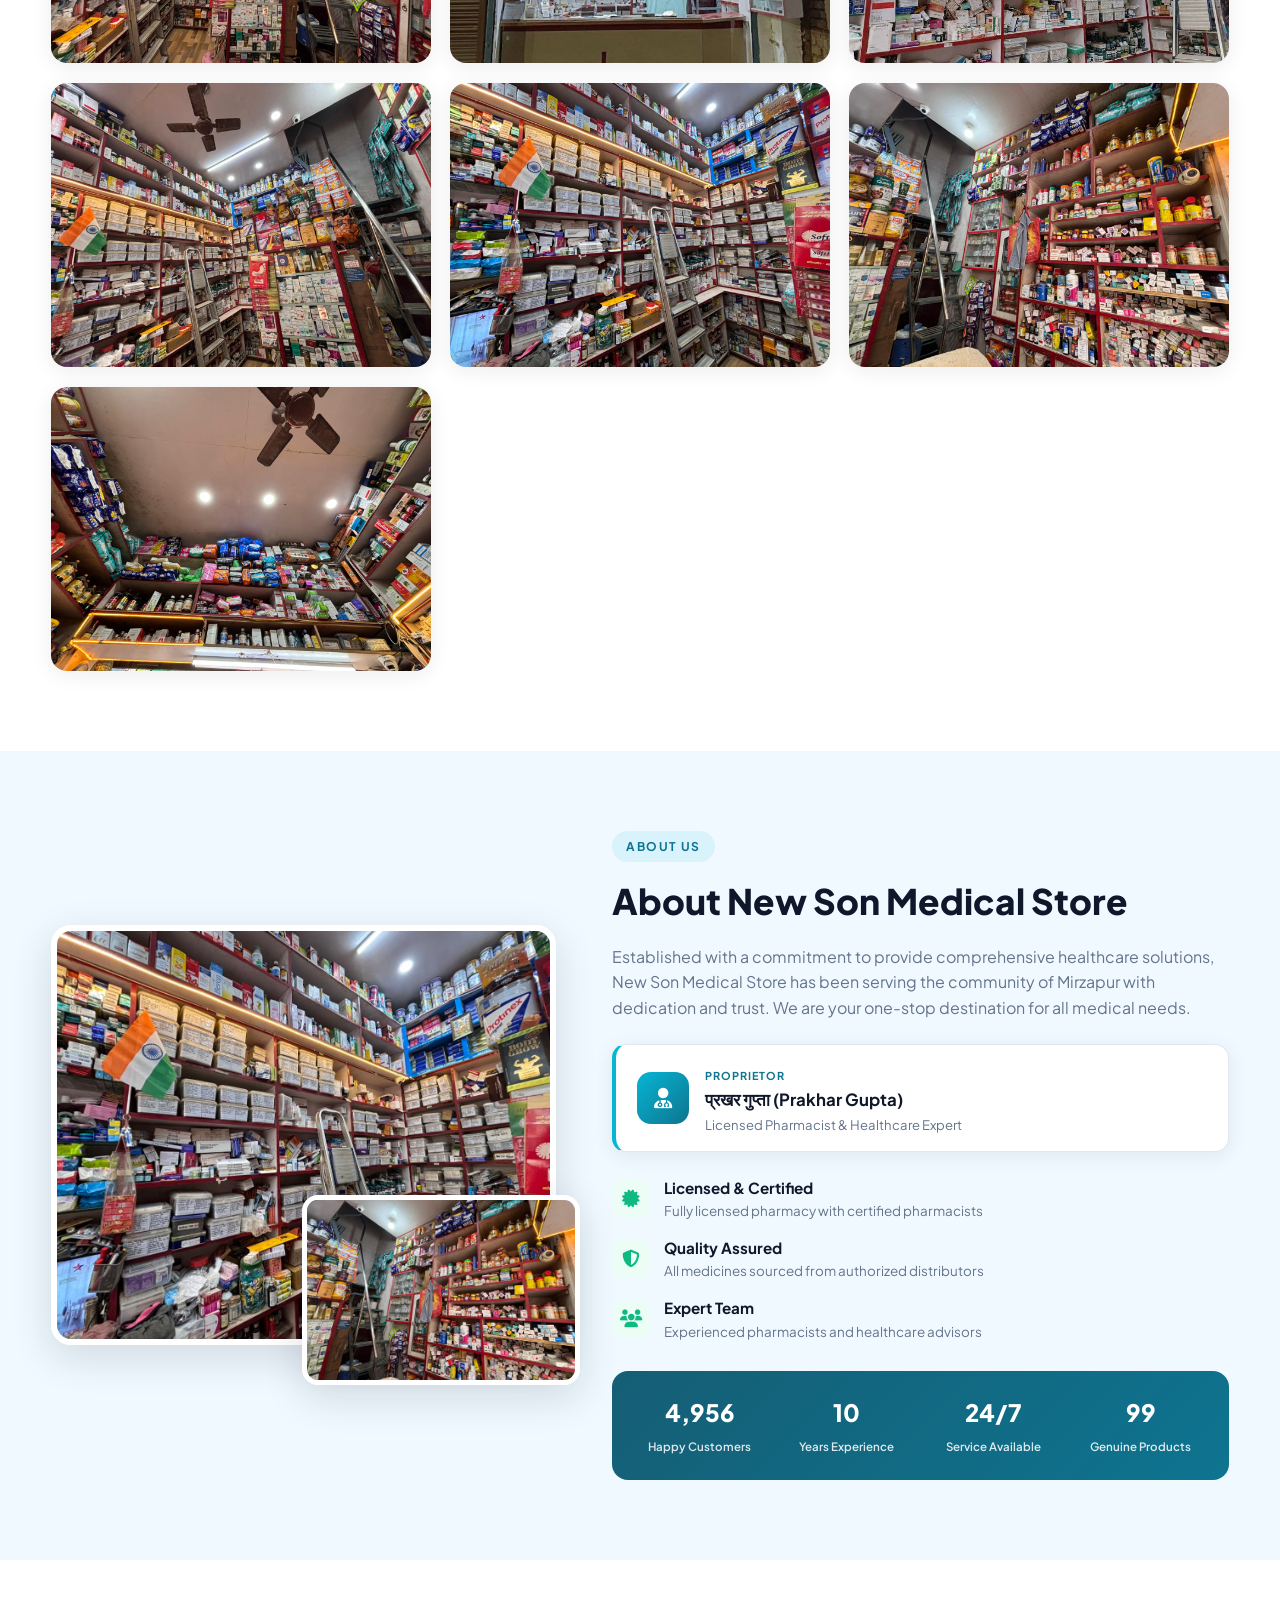
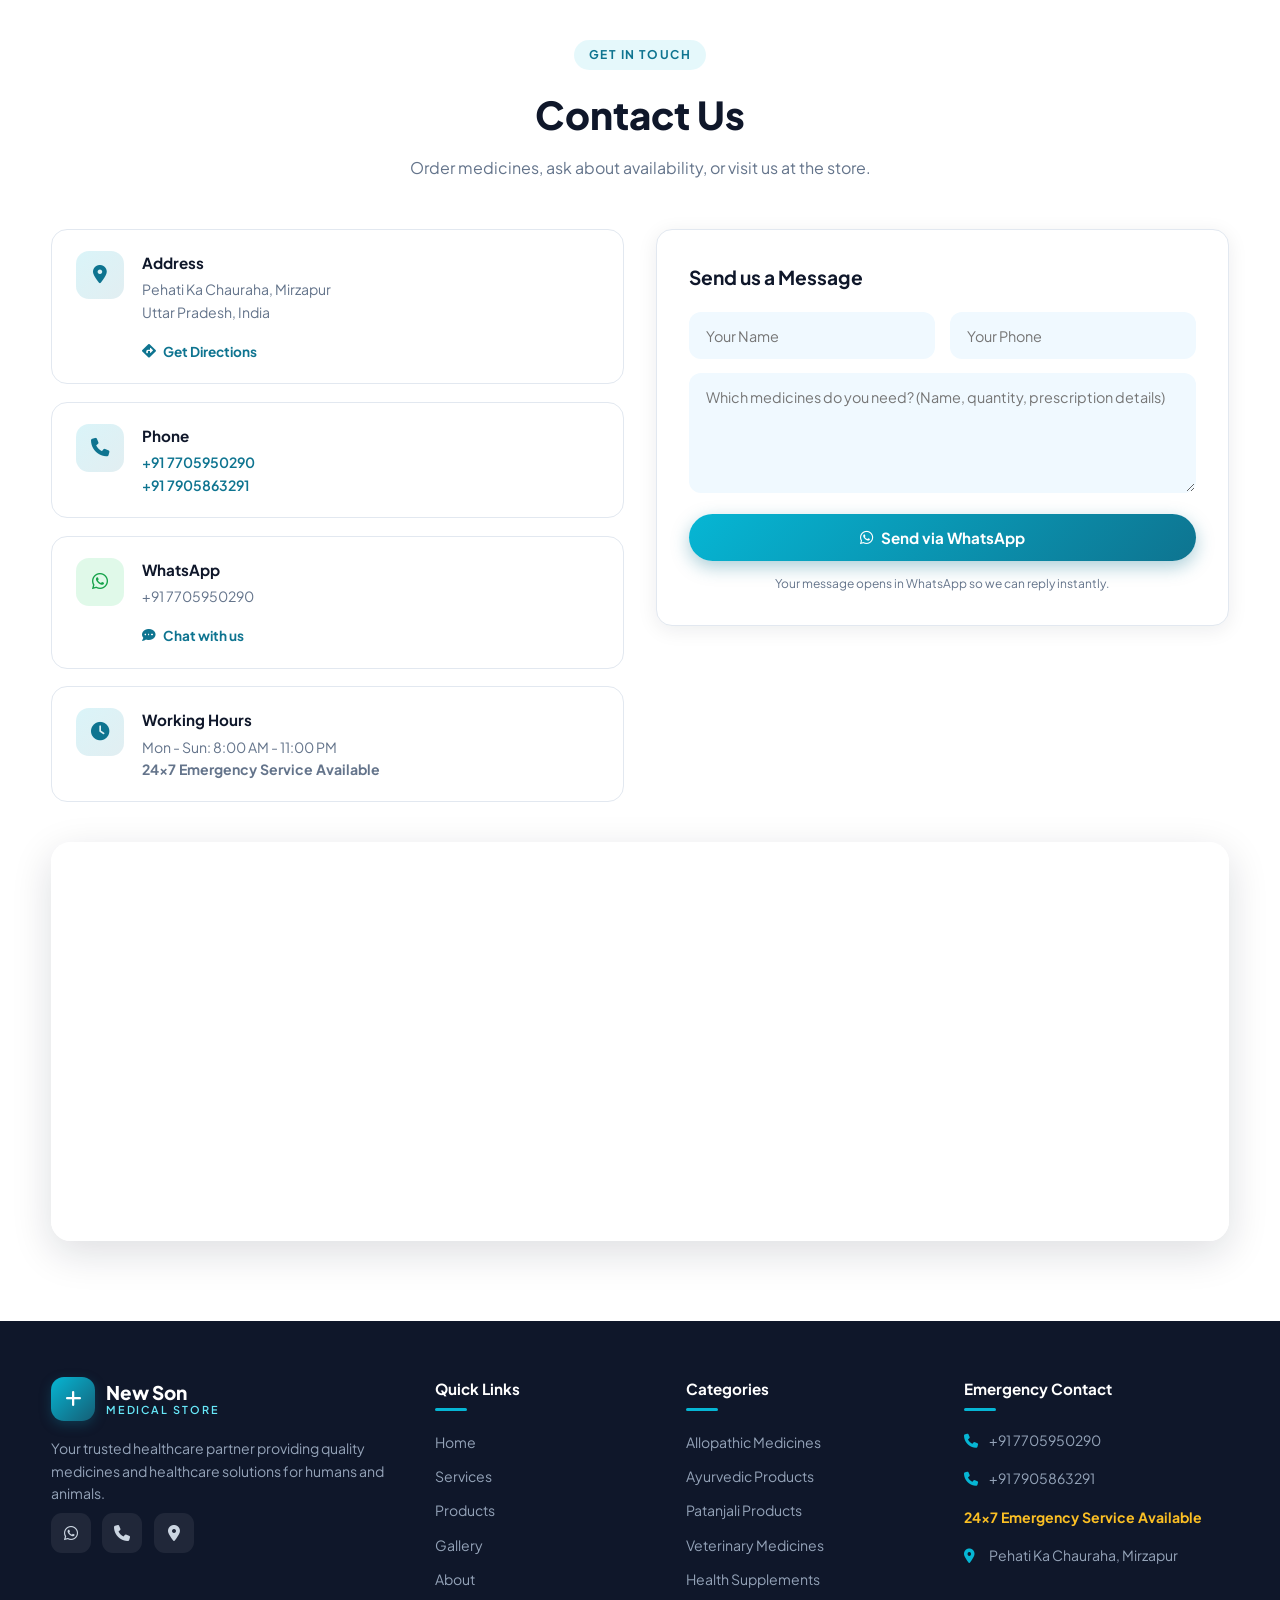
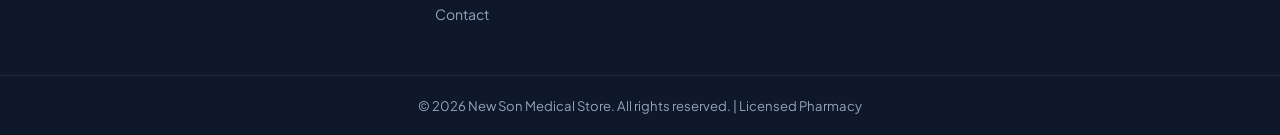
==== commit 62f1a0d7: "Redesign website with modern responsive layout Rebuild the single-page site with a new design: stick" ====
--- a/index.html
+++ b/index.html
@@ -3,50 +3,402 @@
 <head>
     <meta charset="UTF-8">
     <meta name="viewport" content="width=device-width, initial-scale=1.0">
-    <meta name="description" content="New Son Medical Store - Complete healthcare solutions in Mirzapur. Allopathic, Ayurvedic & Veterinary medicines. 24x7 Emergency Service. Contact: +91 7705950290">
-    <meta name="keywords" content="medical store, pharmacy, medicines, Mirzapur, allopathic, ayurvedic, veterinary, healthcare">
-    <meta name="author" content="New Son Medical Store">
-    <meta name="robots" content="index, follow">
-    
-    <!-- Mobile Optimization -->
-    <meta name="mobile-web-app-capable" content="yes">
-    <meta name="apple-mobile-web-app-capable" content="yes">
-    <meta name="apple-mobile-web-app-status-bar-style" content="default">
-    <meta name="theme-color" content="#06b6d4">
-    
-    <!-- WhatsApp & Social Media -->
+    <meta name="description" content="New Son Medical Store - Trusted pharmacy in Pehati Ka Chauraha, Mirzapur. Allopathic, Ayurvedic, Patanjali & Veterinary medicines. 24x7 Emergency Service. Call +91 7705950290">
+    <meta name="keywords" content="medical store, pharmacy, medicines, Mirzapur, allopathic, ayurvedic, patanjali, veterinary, healthcare">
+    <meta name="theme-color" content="#0e7490">
+
     <meta property="og:title" content="New Son Medical Store - Complete Healthcare Solutions">
-    <meta property="og:description" content="Your trusted medical store in Mirzapur. Allopathic, Ayurvedic & Veterinary medicines available. 24x7 Emergency Service.">
+    <meta property="og:description" content="Your trusted medical store in Mirzapur. Allopathic, Ayurvedic & Veterinary medicines. 24x7 Emergency Service.">
     <meta property="og:type" content="website">
-    <meta property="og:image" content="https://via.placeholder.com/1200x630/06b6d4/ffffff?text=New+Son+Medical+Store">
-    
-    <title>New Son Medical Store - Complete Healthcare Solutions</title>
+
+    <title>New Son Medical Store | Pharmacy in Mirzapur - 24x7 Service</title>
+
+    <link rel="preconnect" href="https://fonts.googleapis.com">
+    <link rel="preconnect" href="https://fonts.gstatic.com" crossorigin>
+    <link href="https://fonts.googleapis.com/css2?family=Plus+Jakarta+Sans:wght@400;500;600;700;800&display=swap" rel="stylesheet">
+    <link href="https://cdnjs.cloudflare.com/ajax/libs/font-awesome/6.5.1/css/all.min.css" rel="stylesheet">
     <link rel="stylesheet" href="styles.css">
-    <link href="https://cdnjs.cloudflare.com/ajax/libs/font-awesome/6.0.0/css/all.min.css" rel="stylesheet">
 </head>
 <body>
+
+    <!-- Top Bar -->
+    <div class="topbar">
+        <div class="container topbar-inner">
+            <div class="topbar-left">
+                <span><i class="fas fa-location-dot"></i> Pehati Ka Chauraha, Mirzapur</span>
+                <span><i class="fas fa-clock"></i> Open Daily: 8:00 AM - 11:00 PM</span>
+            </div>
+            <div class="topbar-right">
+                <a href="tel:+917705950290"><i class="fas fa-phone"></i> +91 7705950290</a>
+                <a href="https://wa.me/917705950290" target="_blank" rel="noopener"><i class="fab fa-whatsapp"></i> WhatsApp</a>
+            </div>
+        </div>
+    </div>
+
     <!-- Header -->
-    <header class="header">
-        <div class="container">
-            <div class="logo">
-                <div class="whatsapp-style-logo">
-                    <div class="logo-circle">
-                        <div class="chat-bubble">
-                            <i class="fas fa-plus"></i>
+    <header class="header" id="header">
+        <div class="container header-inner">
+            <a href="#home" class="logo">
+                <span class="logo-mark"><i class="fas fa-plus"></i></span>
+                <span class="logo-text">
+                    <strong>New Son</strong>
+                    <small>Medical Store</small>
+                </span>
+            </a>
+            <nav class="nav" id="nav">
+                <a href="#home" class="nav-link active">Home</a>
+                <a href="#services" class="nav-link">Services</a>
+                <a href="#products" class="nav-link">Products</a>
+                <a href="#gallery" class="nav-link">Gallery</a>
+                <a href="#about" class="nav-link">About</a>
+                <a href="#contact" class="nav-link">Contact</a>
+                <a href="tel:+917705950290" class="nav-cta"><i class="fas fa-phone"></i> Call Now</a>
+            </nav>
+            <button class="menu-toggle" id="menuToggle" aria-label="Toggle menu">
+                <i class="fas fa-bars"></i>
+            </button>
+        </div>
+    </header>
+
+    <!-- Hero -->
+    <section id="home" class="hero">
+        <div class="container hero-grid">
+            <div class="hero-content reveal">
+                <span class="hero-badge"><i class="fas fa-shield-heart"></i> Licensed Pharmacy &bull; 24x7 Emergency</span>
+                <h1>Your Trusted <span class="highlight">Healthcare Partner</span> in Mirzapur</h1>
+                <p>Complete range of Allopathic, Ayurvedic, Patanjali &amp; Veterinary medicines under one roof — with home delivery and round-the-clock emergency service.</p>
+                <div class="hero-actions">
+                    <a href="https://wa.me/917705950290?text=Hello%20New%20Son%20Medical%20Store%2C%20I%20need%20some%20medicines." target="_blank" rel="noopener" class="btn btn-whatsapp">
+                        <i class="fab fa-whatsapp"></i> Order on WhatsApp
+                    </a>
+                    <a href="tel:+917705950290" class="btn btn-outline">
+                        <i class="fas fa-phone"></i> +91 7705950290
+                    </a>
+                </div>
+                <div class="hero-trust">
+                    <div class="trust-item"><strong>5000+</strong><span>Happy Customers</span></div>
+                    <div class="trust-divider"></div>
+                    <div class="trust-item"><strong>1 Lakh+</strong><span>Medicines in Stock</span></div>
+                    <div class="trust-divider"></div>
+                    <div class="trust-item"><strong>10+</strong><span>Years of Service</span></div>
+                </div>
+            </div>
+            <div class="hero-visual reveal">
+                <div class="hero-image-frame">
+                    <img src="images/store-front.jpg" alt="New Son Medical Store front view">
+                </div>
+                <div class="hero-float-card card-delivery">
+                    <i class="fas fa-truck-fast"></i>
+                    <div><strong>Home Delivery</strong><span>Fast &amp; reliable</span></div>
+                </div>
+                <div class="hero-float-card card-emergency">
+                    <i class="fas fa-clock"></i>
+                    <div><strong>24x7 Open</strong><span>Emergency service</span></div>
+                </div>
+            </div>
+        </div>
+    </section>
+
+    <!-- Services -->
+    <section id="services" class="section">
+        <div class="container">
+            <div class="section-head reveal">
+                <span class="section-tag">What We Offer</span>
+                <h2>Our Services</h2>
+                <p>Everything you need for your family's health — and your pets' too.</p>
+            </div>
+            <div class="services-grid">
+                <div class="service-card reveal">
+                    <span class="service-icon"><i class="fas fa-prescription-bottle-medical"></i></span>
+                    <h3>Prescription Medicines</h3>
+                    <p>Complete range of prescription drugs from leading pharmaceutical companies, always in stock.</p>
+                </div>
+                <div class="service-card reveal">
+                    <span class="service-icon"><i class="fas fa-heart-pulse"></i></span>
+                    <h3>Health Consultation</h3>
+                    <p>Expert advice on medication usage, dosage and health-related queries from licensed pharmacists.</p>
+                </div>
+                <div class="service-card reveal">
+                    <span class="service-icon"><i class="fas fa-truck-fast"></i></span>
+                    <h3>Home Delivery</h3>
+                    <p>Fast and reliable medicine delivery to your doorstep across Mirzapur.</p>
+                    <a href="https://wa.me/917705950290?text=Hello%2C%20I%20want%20to%20order%20medicines%20for%20home%20delivery." target="_blank" rel="noopener" class="card-link"><i class="fab fa-whatsapp"></i> Order via WhatsApp</a>
+                </div>
+                <div class="service-card featured reveal">
+                    <span class="service-icon"><i class="fas fa-clock"></i></span>
+                    <h3>24/7 Emergency</h3>
+                    <p>Emergency medicine supply available round the clock — day or night, we're here.</p>
+                    <a href="tel:+917705950290" class="card-link"><i class="fas fa-phone"></i> Emergency Call</a>
+                </div>
+            </div>
+        </div>
+    </section>
+
+    <!-- Video Tour -->
+    <section class="section section-alt" id="tour">
+        <div class="container">
+            <div class="section-head reveal">
+                <span class="section-tag">Virtual Tour</span>
+                <h2>Take a Tour of Our Store</h2>
+                <p>Get a quick look inside New Son Medical Store before you visit.</p>
+            </div>
+            <div class="video-frame reveal">
+                <video controls preload="metadata" poster="images/store-interior-1.jpg">
+                    <source src="images/ShopVideo.mp4" type="video/mp4">
+                    Your browser does not support the video tag.
+                </video>
+            </div>
+        </div>
+    </section>
+
+    <!-- Products -->
+    <section id="products" class="section">
+        <div class="container">
+            <div class="section-head reveal">
+                <span class="section-tag">Our Catalogue</span>
+                <h2>Product Categories</h2>
+                <p>From everyday medicines to specialised care — all genuine, all affordable.</p>
+            </div>
+            <div class="products-grid">
+                <div class="product-card reveal">
+                    <div class="product-head"><i class="fas fa-pills"></i><h3>Allopathic Medicines</h3></div>
+                    <ul>
+                        <li>Antibiotics &amp; Anti-infectives</li>
+                        <li>Pain Relief &amp; Anti-inflammatory</li>
+                        <li>Cardiovascular Medicines</li>
+                        <li>Diabetes Care Products</li>
+                        <li>Respiratory Medicines</li>
+                        <li>Gastrointestinal Drugs</li>
+                        <li>Neurological Medicines</li>
+                        <li>Vitamins &amp; Supplements</li>
+                        <li>Skin Care Products</li>
+                        <li>Women's Health</li>
+                    </ul>
+                </div>
+                <div class="product-card reveal">
+                    <div class="product-head"><i class="fas fa-leaf"></i><h3>Ayurvedic Products</h3></div>
+                    <ul>
+                        <li>Herbal Immunity Boosters</li>
+                        <li>Digestive Health Products</li>
+                        <li>Joint &amp; Bone Care</li>
+                        <li>Respiratory Health</li>
+                        <li>Stress &amp; Sleep Management</li>
+                        <li>Skin &amp; Hair Care</li>
+                        <li>Liver Detox Products</li>
+                        <li>Ayurvedic Oils &amp; Balms</li>
+                        <li>Traditional Churnas</li>
+                        <li>Herbal Teas &amp; Tonics</li>
+                    </ul>
+                </div>
+                <div class="product-card reveal">
+                    <div class="product-head"><i class="fas fa-spa"></i><h3>Patanjali Products</h3></div>
+                    <ul>
+                        <li>Patanjali Chyawanprash</li>
+                        <li>Divya Medicines</li>
+                        <li>Ayurvedic Hair Care</li>
+                        <li>Natural Skin Care</li>
+                        <li>Herbal Health Tonics</li>
+                        <li>Digestive Churnas</li>
+                        <li>Immunity Boosters</li>
+                        <li>Joint Pain Relief</li>
+                        <li>Respiratory &amp; Diabetes Care</li>
+                        <li>Women's Health Products</li>
+                    </ul>
+                </div>
+                <div class="product-card reveal">
+                    <div class="product-head"><i class="fas fa-paw"></i><h3>Veterinary Medicines</h3></div>
+                    <ul>
+                        <li>Pet Antibiotics</li>
+                        <li>Vaccination Supplies</li>
+                        <li>Deworming Products</li>
+                        <li>Flea &amp; Tick Control</li>
+                        <li>Nutritional Supplements</li>
+                        <li>Wound Care Products</li>
+                        <li>Digestive Health</li>
+                        <li>Joint Care for Pets</li>
+                        <li>Grooming Products</li>
+                        <li>Emergency First Aid</li>
+                    </ul>
+                </div>
+            </div>
+        </div>
+    </section>
+
+    <!-- Medicine & Health Zone -->
+    <section class="section section-dark" id="solutions">
+        <div class="container">
+            <div class="section-head light reveal">
+                <span class="section-tag">Medicine &amp; Health Zone</span>
+                <h2>Trusted Brands, Complete Wellness</h2>
+            </div>
+            <div class="solutions-grid">
+                <div class="solution-card reveal">
+                    <span class="service-icon"><i class="fas fa-layer-group"></i></span>
+                    <h3>1 Lakh+ Patented Medicines</h3>
+                    <p>We stock over 1 lakh patented medicines from leading pharmaceutical companies.</p>
+                    <div class="brand-chips">
+                        <span>Mankind</span><span>Sun Pharma</span><span>Aristo</span><span>Glenmark</span>
+                        <span>Abbott</span><span>IPCA</span><span>Cipla</span><span>Intas</span>
+                        <span>Lupin</span><span>Macleods</span><span>GSK</span><span>Dr. Reddy</span>
+                        <span>Torrent</span><span>Zydus</span><span>Himalaya</span><span>Sanofi</span>
+                    </div>
+                </div>
+                <div class="solution-card reveal">
+                    <span class="service-icon"><i class="fas fa-comments"></i></span>
+                    <h3>Health Zone</h3>
+                    <p>Wellness products for every member of your family, all in one place.</p>
+                    <div class="zone-list">
+                        <div class="zone-item"><i class="fas fa-leaf"></i><span>Ayurvedic Products</span></div>
+                        <div class="zone-item"><i class="fas fa-baby"></i><span>Baby Care</span></div>
+                        <div class="zone-item"><i class="fas fa-venus-mars"></i><span>Women's &amp; Men's Care</span></div>
+                        <div class="zone-item"><i class="fas fa-spa"></i><span>Beauty Care</span></div>
+                    </div>
+                </div>
+            </div>
+        </div>
+    </section>
+
+    <!-- Gallery -->
+    <section id="gallery" class="section">
+        <div class="container">
+            <div class="section-head reveal">
+                <span class="section-tag">Gallery</span>
+                <h2>Our Store in Pictures</h2>
+                <p>Take a virtual walk through New Son Medical Store.</p>
+            </div>
+            <div class="gallery-filters reveal">
+                <button class="filter-btn active" data-filter="all">All Photos</button>
+                <button class="filter-btn" data-filter="exterior">Store Front</button>
+                <button class="filter-btn" data-filter="interior">Interior</button>
+                <button class="filter-btn" data-filter="signage">Signage</button>
+            </div>
+            <div class="gallery-grid" id="galleryGrid"></div>
+        </div>
+    </section>
+
+    <!-- About -->
+    <section id="about" class="section section-alt">
+        <div class="container about-grid">
+            <div class="about-visual reveal">
+                <img class="about-img-main" src="images/store-interior-2.jpg" alt="Inside New Son Medical Store" loading="lazy">
+                <img class="about-img-sub" src="images/medicine-display-1.jpg" alt="Medicine display" loading="lazy">
+            </div>
+            <div class="about-content reveal">
+                <span class="section-tag">About Us</span>
+                <h2>About New Son Medical Store</h2>
+                <p>Established with a commitment to provide comprehensive healthcare solutions, New Son Medical Store has been serving the community of Mirzapur with dedication and trust. We are your one-stop destination for all medical needs.</p>
+                <div class="proprietor-card">
+                    <span class="proprietor-icon"><i class="fas fa-user-doctor"></i></span>
+                    <div>
+                        <small>Proprietor</small>
+                        <h4>प्रखर गुप्ता (Prakhar Gupta)</h4>
+                        <p>Licensed Pharmacist &amp; Healthcare Expert</p>
+                    </div>
+                </div>
+                <div class="about-features">
+                    <div class="about-feature">
+                        <i class="fas fa-certificate"></i>
+                        <div><h4>Licensed &amp; Certified</h4><p>Fully licensed pharmacy with certified pharmacists</p></div>
+                    </div>
+                    <div class="about-feature">
+                        <i class="fas fa-shield-halved"></i>
+                        <div><h4>Quality Assured</h4><p>All medicines sourced from authorized distributors</p></div>
+                    </div>
+                    <div class="about-feature">
+                        <i class="fas fa-users"></i>
+                        <div><h4>Expert Team</h4><p>Experienced pharmacists and healthcare advisors</p></div>
+                    </div>
+                </div>
+                <div class="stats-row">
+                    <div class="stat"><strong data-count="5000">0</strong><span>Happy Customers</span></div>
+                    <div class="stat"><strong data-count="10">0</strong><span>Years Experience</span></div>
+                    <div class="stat"><strong>24/7</strong><span>Service Available</span></div>
+                    <div class="stat"><strong data-count="100">0</strong><span>Genuine Products</span></div>
+                </div>
+            </div>
+        </div>
+    </section>
+
+    <!-- Contact -->
+    <section id="contact" class="section">
+        <div class="container">
+            <div class="section-head reveal">
+                <span class="section-tag">Get In Touch</span>
+                <h2>Contact Us</h2>
+                <p>Order medicines, ask about availability, or visit us at the store.</p>
+            </div>
+            <div class="contact-grid">
+                <div class="contact-cards reveal">
+                    <div class="contact-card">
+                        <span class="contact-icon"><i class="fas fa-location-dot"></i></span>
+                        <div>
+                            <h4>Address</h4>
+                            <p>Pehati Ka Chauraha, Mirzapur<br>Uttar Pradesh, India</p>
+                            <a href="https://maps.app.goo.gl/f13oyjG3StFG7TWcA" target="_blank" rel="noopener" class="card-link"><i class="fas fa-diamond-turn-right"></i> Get Directions</a>
                         </div>
-                        <div class="medical-dots">
-                            <span class="dot dot1"></span>
-                            <span class="dot dot2"></span>
-                            <span class="dot dot3"></span>
+                    </div>
+                    <div class="contact-card">
+                        <span class="contact-icon"><i class="fas fa-phone"></i></span>
+                        <div>
+                            <h4>Phone</h4>
+                            <p><a href="tel:+917705950290">+91 7705950290</a><br><a href="tel:+917905863291">+91 7905863291</a></p>
                         </div>
                     </div>
-                </div>
-                <div class="logo-text-whatsapp">
-                    <h1><span class="new-text">NEW</span><span class="son-text">SON</span></h1>
-                    <span class="medical-store-text">MEDICAL STORE</span>
-                </div>
-            </div>
-            <nav class="nav">
+                    <div class="contact-card">
+                        <span class="contact-icon whatsapp"><i class="fab fa-whatsapp"></i></span>
+                        <div>
+                            <h4>WhatsApp</h4>
+                            <p>+91 7705950290</p>
+                            <a href="https://wa.me/917705950290" target="_blank" rel="noopener" class="card-link"><i class="fas fa-comment-dots"></i> Chat with us</a>
+                        </div>
+                    </div>
+                    <div class="contact-card">
+                        <span class="contact-icon"><i class="fas fa-clock"></i></span>
+                        <div>
+                            <h4>Working Hours</h4>
+                            <p>Mon - Sun: 8:00 AM - 11:00 PM<br><strong>24x7 Emergency Service Available</strong></p>
+                        </div>
+                    </div>
+                </div>
+                <form class="contact-form reveal" id="contactForm">
+                    <h3>Send us a Message</h3>
+                    <div class="form-row">
+                        <input type="text" id="cName" placeholder="Your Name" required>
+                        <input type="tel" id="cPhone" placeholder="Your Phone" required>
+                    </div>
+                    <textarea id="cMessage" rows="5" placeholder="Which medicines do you need? (Name, quantity, prescription details)" required></textarea>
+                    <button type="submit" class="btn btn-primary btn-full"><i class="fab fa-whatsapp"></i> Send via WhatsApp</button>
+                    <small class="form-note">Your message opens in WhatsApp so we can reply instantly.</small>
+                </form>
+            </div>
+            <div class="map-frame reveal">
+                <iframe
+                    title="New Son Medical Store location"
+                    src="https://www.google.com/maps?q=Pehati%20Ka%20Chauraha%2C%20Mirzapur%2C%20Uttar%20Pradesh&output=embed"
+                    width="100%" height="380" style="border:0;"
+                    allowfullscreen="" loading="lazy"
+                    referrerpolicy="no-referrer-when-downgrade"></iframe>
+            </div>
+        </div>
+    </section>
+
+    <!-- Footer -->
+    <footer class="footer">
+        <div class="container footer-grid">
+            <div class="footer-section">
+                <a href="#home" class="logo footer-logo">
+                    <span class="logo-mark"><i class="fas fa-plus"></i></span>
+                    <span class="logo-text"><strong>New Son</strong><small>Medical Store</small></span>
+                </a>
+                <p>Your trusted healthcare partner providing quality medicines and healthcare solutions for humans and animals.</p>
+                <div class="social-links">
+                    <a href="https://wa.me/917705950290" target="_blank" rel="noopener" aria-label="WhatsApp"><i class="fab fa-whatsapp"></i></a>
+                    <a href="tel:+917705950290" aria-label="Call"><i class="fas fa-phone"></i></a>
+                    <a href="https://maps.app.goo.gl/f13oyjG3StFG7TWcA" target="_blank" rel="noopener" aria-label="Location"><i class="fas fa-location-dot"></i></a>
+                </div>
+            </div>
+            <div class="footer-section">
+                <h4>Quick Links</h4>
                 <ul>
                     <li><a href="#home">Home</a></li>
                     <li><a href="#services">Services</a></li>
@@ -55,845 +407,49 @@
                     <li><a href="#about">About</a></li>
                     <li><a href="#contact">Contact</a></li>
                 </ul>
-            </nav>
-            <button class="mobile-menu-toggle" onclick="toggleMobileMenu()">
-                <i class="fas fa-bars"></i>
-            </button>
-        </div>
-    </header>
-
-    <!-- Hero Section -->
-    <section id="home" class="hero">
-        <div class="container">
-            <div class="hero-content">
-                <h2>Your Trusted Healthcare Partner</h2>
-                <p>Complete range of Allopathic, Ayurvedic & Veterinary medicines under one roof</p>
-                <div class="hero-features">
-                    <div class="feature">
-                        <i class="fas fa-pills"></i>
-                        <span>Allopathic Medicines</span>
-                    </div>
-                    <div class="feature">
-                        <i class="fas fa-leaf"></i>
-                        <span>Ayurvedic Products</span>
-                    </div>
-                    <div class="feature">
-                        <i class="fas fa-paw"></i>
-                        <span>Veterinary Care</span>
-                    </div>
-                </div>
-                <div class="cta-buttons">
-                    <button class="cta-button primary" onclick="showContactOptions()">Shop Now</button>
-                    <button class="cta-button secondary" onclick="openWhatsApp()">
-                        <i class="fab fa-whatsapp"></i> WhatsApp
-                    </button>
-                </div>
-            </div>
-        </div>
-    </section>
-
-    <!-- Services Section -->
-    <section id="services" class="services">
-        <div class="container">
-            <h2>Our Services</h2>
-            <div class="services-grid">
-                <div class="service-card">
-                    <i class="fas fa-prescription-bottle-alt"></i>
-                    <h3>Prescription Medicines</h3>
-                    <p>Complete range of prescription drugs from leading pharmaceutical companies</p>
-                </div>
-                <div class="service-card">
-                    <i class="fas fa-heartbeat"></i>
-                    <h3>Health Consultation</h3>
-                    <p>Expert advice on medication usage and health-related queries</p>
-                </div>
-                <div class="service-card">
-                    <i class="fas fa-truck"></i>
-                    <h3>Home Delivery</h3>
-                    <p>Fast and reliable medicine delivery to your doorstep</p>
-                    <button class="service-contact-btn" onclick="openWhatsApp()">
-                        <i class="fab fa-whatsapp"></i> Order via WhatsApp
-                    </button>
-                </div>
-                <div class="service-card">
-                    <i class="fas fa-clock"></i>
-                    <h3>24/7 Emergency</h3>
-                    <p>Emergency medicine supply available round the clock</p>
-                    <button class="service-contact-btn" onclick="callEmergency()">
-                        <i class="fas fa-phone"></i> Emergency Call
-                    </button>
-                </div>
-            </div>
-        </div>
-    </section>
-
-    <!-- Video Tour Section -->
-    <section id="video-tour" class="video-tour" style="padding: 3rem 0; background-color: var(--light-bg);">
-        <div class="container">
-            <div style="text-align: center; margin-bottom: 1.5rem;">
-                <h2>Take a Tour of Our Store</h2>
-                <p>Get a quick look inside New Son Medical Store</p>
-            </div>
-            <div class="video-container" style="max-width: 800px; margin: 0 auto; border-radius: 10px; overflow: hidden; box-shadow: var(--shadow); display: flex; justify-content: center; align-items: center; background-color: #000;">
-                <video controls style="max-height: 70vh; max-width: 100%; display: block;">
-                    <source src="images/ShopVideo.mp4" type="video/mp4">
-                    Your browser does not support the video tag.
-                </video>
-            </div>
-        </div>
-    </section>
-
-    <!-- Medicine & Health Zone Section -->
-    <section class="medicine-health-zone">
-        <div class="container">
-            <h2>Our Medicine & Health Solutions</h2>
-            <div class="medicine-health-grid">
-                <div class="medicine-card">
-                    <div class="card-icon">
-                        <i class="fas fa-layer-group"></i>
-                    </div>
-                    <h3>Medicine</h3>
-                    <p>We stock over 1 lakh patented medicines from leading pharmaceutical companies including Mankind, Sun Pharma, Aristo, Glenmark, Abbott, IPCA, Cipla, Intas, Lupin, Macleods, GSK, Dr. Reddy, Torrent, Zydus, Himalaya, Sanofi, and many more trusted brands.</p>
-                    <div class="brand-list">
-                        <span class="brand">Mankind</span>
-                        <span class="brand">Sun Pharma</span>
-                        <span class="brand">Aristo</span>
-                        <span class="brand">Glenmark</span>
-                        <span class="brand">Abbott</span>
-                        <span class="brand">IPCA</span>
-                        <span class="brand">Cipla</span>
-                        <span class="brand">Intas</span>
-                        <span class="brand">Lupin</span>
-                        <span class="brand">Macleods</span>
-                        <span class="brand">GSK</span>
-                        <span class="brand">Dr. Reddy</span>
-                        <span class="brand">Torrent</span>
-                        <span class="brand">Zydus</span>
-                        <span class="brand">Himalaya</span>
-                        <span class="brand">Sanofi</span>
-                    </div>
-                </div>
-                
-                <div class="health-zone-card">
-                    <div class="card-icon">
-                        <i class="fas fa-comments"></i>
-                    </div>
-                    <h3>Health Zone</h3>
-                    <p>All those products are available to you in the Health Zone segment like - Ayurvedic products, Baby Care products, Women's & Men's Care products, Beauty Care products, etc.</p>
-                    <div class="health-categories">
-                        <div class="health-item">
-                            <i class="fas fa-leaf"></i>
-                            <span>Ayurvedic Products</span>
-                        </div>
-                        <div class="health-item">
-                            <i class="fas fa-baby"></i>
-                            <span>Baby Care</span>
-                        </div>
-                        <div class="health-item">
-                            <i class="fas fa-venus-mars"></i>
-                            <span>Women's & Men's Care</span>
-                        </div>
-                        <div class="health-item">
-                            <i class="fas fa-spa"></i>
-                            <span>Beauty Care</span>
-                        </div>
-                    </div>
-                </div>
-                
-                <div class="patanjali-card">
-                    <div class="card-icon">
-                        <i class="fas fa-leaf"></i>
-                    </div>
-                    <h3>Patanjali Ayurvedic Products</h3>
-                    <p>Complete range of authentic Patanjali Ayurvedic medicines and wellness products for natural healing and healthy living.</p>
-                    <div class="patanjali-categories">
-                        <div class="patanjali-item">
-                            <i class="fas fa-seedling"></i>
-                            <span>Patanjali Chyawanprash</span>
-                        </div>
-                        <div class="patanjali-item">
-                            <i class="fas fa-pills"></i>
-                            <span>Divya Medicines</span>
-                        </div>
-                        <div class="patanjali-item">
-                            <i class="fas fa-cut"></i>
-                            <span>Ayurvedic Hair Care</span>
-                        </div>
-                        <div class="patanjali-item">
-                            <i class="fas fa-spa"></i>
-                            <span>Natural Skin Care</span>
-                        </div>
-                        <div class="patanjali-item">
-                            <i class="fas fa-heart"></i>
-                            <span>Wellness Products</span>
-                        </div>
-                        <div class="patanjali-item">
-                            <i class="fas fa-mortar-pestle"></i>
-                            <span>Herbal Supplements</span>
-                        </div>
-                    </div>
-                </div>
-            </div>
-        </div>
-    </section>
-
-    <!-- Products Section -->
-    <section id="products" class="products">
-        <div class="container">
-            <h2>Our Product Categories</h2>
-            <div class="products-grid">
-                <!-- Allopathic Medicines -->
-                <div class="product-category">
-                    <div class="category-header">
-                        <i class="fas fa-pills"></i>
-                        <h3>Allopathic Medicines</h3>
-                    </div>
-                    <ul class="product-list">
-                        <li>Antibiotics & Anti-infectives</li>
-                        <li>Pain Relief & Anti-inflammatory</li>
-                        <li>Cardiovascular Medicines</li>
-                        <li>Diabetes Care Products</li>
-                        <li>Respiratory Medicines</li>
-                        <li>Gastrointestinal Drugs</li>
-                        <li>Neurological Medicines</li>
-                        <li>Vitamins & Supplements</li>
-                        <li>Skin Care Products</li>
-                        <li>Women's Health</li>
-                    </ul>
-                </div>
-
-                <!-- Ayurvedic Products -->
-                <div class="product-category">
-                    <div class="category-header">
-                        <i class="fas fa-leaf"></i>
-                        <h3>Ayurvedic Products</h3>
-                    </div>
-                    <ul class="product-list">
-                        <li>Herbal Immunity Boosters</li>
-                        <li>Digestive Health Products</li>
-                        <li>Joint & Bone Care</li>
-                        <li>Respiratory Health</li>
-                        <li>Stress & Sleep Management</li>
-                        <li>Skin & Hair Care</li>
-                        <li>Liver Detox Products</li>
-                        <li>Ayurvedic Oils & Balms</li>
-                        <li>Traditional Churnas</li>
-                        <li>Herbal Teas & Tonics</li>
-                    </ul>
-                </div>
-
-                <!-- Veterinary Medicines -->
-                <div class="product-category">
-                    <div class="category-header">
-                        <i class="fas fa-paw"></i>
-                        <h3>Veterinary Medicines</h3>
-                    </div>
-                    <ul class="product-list">
-                        <li>Pet Antibiotics</li>
-                        <li>Vaccination Supplies</li>
-                        <li>Deworming Products</li>
-                        <li>Flea & Tick Control</li>
-                        <li>Nutritional Supplements</li>
-                        <li>Wound Care Products</li>
-                        <li>Digestive Health</li>
-                        <li>Joint Care for Pets</li>
-                        <li>Grooming Products</li>
-                        <li>Emergency First Aid</li>
-                    </ul>
-                </div>
-
-                <!-- Patanjali Ayurvedic Products -->
-                <div class="product-category patanjali-section">
-                    <div class="category-header">
-                        <i class="fas fa-leaf"></i>
-                        <h3>Patanjali Ayurvedic Products</h3>
-                    </div>
-                    <ul class="product-list">
-                        <li>Patanjali Chyawanprash</li>
-                        <li>Divya Medicines</li>
-                        <li>Ayurvedic Hair Care</li>
-                        <li>Natural Skin Care</li>
-                        <li>Herbal Health Tonics</li>
-                        <li>Digestive Churnas</li>
-                        <li>Immunity Boosters</li>
-                        <li>Joint Pain Relief</li>
-                        <li>Respiratory Care</li>
-                        <li>Diabetes Care Products</li>
-                        <li>Heart Care Medicines</li>
-                        <li>Women's Health Products</li>
-                    </ul>
-                </div>
-            </div>
-        </div>
-    </section>
-
-    <!-- About Section -->
-    <section id="about" class="about">
-        <div class="container">
-            <div class="about-content">
-                <div class="about-text">
-                    <h2>About New Son Medical Store</h2>
-                    <p>Established with a commitment to provide comprehensive healthcare solutions, New Son Medical Store has been serving the community of Mirzapur with dedication and trust. We are your one-stop destination for all medical needs.</p>
-                    
-                    <!-- Proprietor Section -->
-                    <div class="proprietor-section">
-                        <div class="proprietor-card">
-                            <div class="proprietor-info">
-                                <i class="fas fa-user-md"></i>
-                                <div>
-                                    <h4>Proprietor</h4>
-                                    <h3>प्रखर गुप्ता (Prakhar Gupta)</h3>
-                                    <p>Licensed Pharmacist & Healthcare Expert</p>
-                                </div>
-                            </div>
-                        </div>
-                    </div>
-                    
-                    <div class="features">
-                        <div class="feature-item">
-                            <i class="fas fa-certificate"></i>
-                            <div>
-                                <h4>Licensed & Certified</h4>
-                                <p>Fully licensed pharmacy with certified pharmacists</p>
-                            </div>
-                        </div>
-                        <div class="feature-item">
-                            <i class="fas fa-shield-alt"></i>
-                            <div>
-                                <h4>Quality Assured</h4>
-                                <p>All medicines sourced from authorized distributors</p>
-                            </div>
-                        </div>
-                        <div class="feature-item">
-                            <i class="fas fa-users"></i>
-                            <div>
-                                <h4>Expert Team</h4>
-                                <p>Experienced pharmacists and healthcare advisors</p>
-                            </div>
-                        </div>
-                    </div>
-                </div>
-                <div class="about-stats">
-                    <div class="stat">
-                        <h3>5000+</h3>
-                        <p>Happy Customers</p>
-                    </div>
-                    <div class="stat">
-                        <h3>10+</h3>
-                        <p>Years Experience</p>
-                    </div>
-                    <div class="stat">
-                        <h3>24/7</h3>
-                        <p>Service Available</p>
-                    </div>
-                    <div class="stat">
-                        <h3>100%</h3>
-                        <p>Genuine Products</p>
-                    </div>
-                </div>
-            </div>
-        </div>
-    </section>
-
-    <!-- Gallery Section -->
-    <section id="gallery" class="gallery">
-        <div class="container">
-            <h2>Our Store Gallery</h2>
-            <p class="gallery-subtitle">Take a virtual tour of New Son Medical Store</p>
-            
-            <div class="gallery-grid">
-                <div class="gallery-item" data-category="exterior">
-                    <div class="gallery-image store-front">
-                        <img src="images/store-front.jpg" alt="New Son Medical Store - Front View" loading="lazy" onerror="this.style.display='none'; this.nextElementSibling.style.display='flex';">
-                        <div class="image-placeholder" style="display: none;">
-                            <i class="fas fa-store"></i>
-                            <h4>Store Front View</h4>
-                            <p>New Son Medical Store</p>
-                        </div>
-                        <div class="gallery-overlay">
-                            <div class="gallery-content">
-                                <h3>Store Front</h3>
-                                <p>New Son Medical Store - Pehati Ka Chauraha, Mirzapur</p>
-                                <button class="view-btn" onclick="openLightbox(0)">
-                                    <i class="fas fa-expand"></i>
-                                </button>
-                            </div>
-                        </div>
-                    </div>
-                </div>
-
-                <div class="gallery-item" data-category="exterior">
-                    <div class="gallery-image store-customers">
-                        <img src="images/store-front-customers.jpg" alt="Store with Customers" loading="lazy" onerror="this.style.display='none'; this.nextElementSibling.style.display='flex';">
-                        <div class="image-placeholder" style="display: none;">
-                            <i class="fas fa-users"></i>
-                            <h4>Customer Service</h4>
-                            <p>Serving Our Community</p>
-                        </div>
-                        <div class="gallery-overlay">
-                            <div class="gallery-content">
-                                <h3>Customer Service</h3>
-                                <p>Serving our community with dedication</p>
-                                <button class="view-btn" onclick="openLightbox(1)">
-                                    <i class="fas fa-expand"></i>
-                                </button>
-                            </div>
-                        </div>
-                    </div>
-                </div>
-
-                <div class="gallery-item" data-category="exterior">
-                    <div class="gallery-image store-exterior-2">
-                        <img src="images/store-exterior-2.jpg" alt="Store Exterior View 2" loading="lazy" onerror="this.style.display='none'; this.nextElementSibling.style.display='flex';">
-                        <div class="image-placeholder" style="display: none;">
-                            <i class="fas fa-building"></i>
-                            <h4>Store Exterior</h4>
-                            <p>Another View</p>
-                        </div>
-                        <div class="gallery-overlay">
-                            <div class="gallery-content">
-                                <h3>Store Exterior</h3>
-                                <p>Another view of our medical store</p>
-                                <button class="view-btn" onclick="openLightbox(2)">
-                                    <i class="fas fa-expand"></i>
-                                </button>
-                            </div>
-                        </div>
-                    </div>
-                </div>
-
-                <div class="gallery-item" data-category="exterior">
-                    <div class="gallery-image store-night-view">
-                        <img src="images/store-night-view.jpg" alt="Store Night View" loading="lazy" onerror="this.style.display='none'; this.nextElementSibling.style.display='flex';">
-                        <div class="image-placeholder" style="display: none;">
-                            <i class="fas fa-moon"></i>
-                            <h4>Night View</h4>
-                            <p>Store at Night</p>
-                        </div>
-                        <div class="gallery-overlay">
-                            <div class="gallery-content">
-                                <h3>Store Night View</h3>
-                                <p>Our store illuminated at night</p>
-                                <button class="view-btn" onclick="openLightbox(3)">
-                                    <i class="fas fa-expand"></i>
-                                </button>
-                            </div>
-                        </div>
-                    </div>
-                </div>
-
-                <div class="gallery-item" data-category="signage">
-                    <div class="gallery-image store-signage">
-                        <img src="images/store-signage.jpg" alt="Store Signage in Hindi" loading="lazy" onerror="this.style.display='none'; this.nextElementSibling.style.display='flex';">
-                        <div class="image-placeholder" style="display: none;">
-                            <i class="fas fa-sign"></i>
-                            <h4>Store Signage</h4>
-                            <p>Hindi Text</p>
-                        </div>
-                        <div class="gallery-overlay">
-                            <div class="gallery-content">
-                                <h3>Store Signage</h3>
-                                <p>Clear signage showing all available medicines</p>
-                                <button class="view-btn" onclick="openLightbox(4)">
-                                    <i class="fas fa-expand"></i> View
-                                </button>
-                            </div>
-                        </div>
-                    </div>
-                </div>
-
-                <div class="gallery-item" data-category="interior">
-                    <div class="gallery-image medicine-shelves">
-                        <img src="images/medicine-shelves.jpg" alt="Medicine Shelves - Complete Stock" loading="lazy" onerror="this.style.display='none'; this.nextElementSibling.style.display='flex';">
-                        <div class="image-placeholder" style="display: none;">
-                            <i class="fas fa-pills"></i>
-                            <h4>Medicine Shelves</h4>
-                            <p>Complete Stock</p>
-                        </div>
-                        <div class="gallery-overlay">
-                            <div class="gallery-content">
-                                <h3>Medicine Shelves</h3>
-                                <p>Complete range of allopathic and ayurvedic medicines</p>
-                                <button class="view-btn" onclick="openLightbox(5)">
-                                    <i class="fas fa-expand"></i> View
-                                </button>
-                            </div>
-                        </div>
-                    </div>
-                </div>
-
-                <div class="gallery-item" data-category="interior">
-                    <div class="gallery-image store-interior-1">
-                        <img src="images/store-interior-1.jpg" alt="Store Interior View 1" loading="lazy" onerror="this.style.display='none'; this.nextElementSibling.style.display='flex';">
-                        <div class="image-placeholder" style="display: none;">
-                            <i class="fas fa-clinic-medical"></i>
-                            <h4>Store Interior</h4>
-                            <p>Inside View</p>
-                        </div>
-                        <div class="gallery-overlay">
-                            <div class="gallery-content">
-                                <h3>Store Interior</h3>
-                                <p>Inside view of our well-organized medical store</p>
-                                <button class="view-btn" onclick="openLightbox(6)">
-                                    <i class="fas fa-expand"></i> View
-                                </button>
-                            </div>
-                        </div>
-                    </div>
-                </div>
-
-                <div class="gallery-item" data-category="interior">
-                    <div class="gallery-image store-interior-2">
-                        <img src="images/store-interior-2.jpg" alt="Store Interior View 2" loading="lazy" onerror="this.style.display='none'; this.nextElementSibling.style.display='flex';">
-                        <div class="image-placeholder" style="display: none;">
-                            <i class="fas fa-clinic-medical"></i>
-                            <h4>Store Interior</h4>
-                            <p>Another Inside View</p>
-                        </div>
-                        <div class="gallery-overlay">
-                            <div class="gallery-content">
-                                <h3>Store Interior 2</h3>
-                                <p>Another angle of our store interior</p>
-                                <button class="view-btn" onclick="openLightbox(7)">
-                                    <i class="fas fa-expand"></i> View
-                                </button>
-                            </div>
-                        </div>
-                    </div>
-                </div>
-
-                <div class="gallery-item" data-category="interior">
-                    <div class="gallery-image medicine-display-1">
-                        <img src="images/medicine-display-1.jpg" alt="Medicine Display 1" loading="lazy" onerror="this.style.display='none'; this.nextElementSibling.style.display='flex';">
-                        <div class="image-placeholder" style="display: none;">
-                            <i class="fas fa-capsules"></i>
-                            <h4>Medicine Display</h4>
-                            <p>Product Display</p>
-                        </div>
-                        <div class="gallery-overlay">
-                            <div class="gallery-content">
-                                <h3>Medicine Display</h3>
-                                <p>Wide variety of medicines on display</p>
-                                <button class="view-btn" onclick="openLightbox(8)">
-                                    <i class="fas fa-expand"></i> View
-                                </button>
-                            </div>
-                        </div>
-                    </div>
-                </div>
-
-                <div class="gallery-item" data-category="interior">
-                    <div class="gallery-image medicine-display-2">
-                        <img src="images/medicine-display-2.jpg" alt="Medicine Display 2" loading="lazy" onerror="this.style.display='none'; this.nextElementSibling.style.display='flex';">
-                        <div class="image-placeholder" style="display: none;">
-                            <i class="fas fa-capsules"></i>
-                            <h4>Medicine Display</h4>
-                            <p>More Products</p>
-                        </div>
-                        <div class="gallery-overlay">
-                            <div class="gallery-content">
-                                <h3>Medicine Display 2</h3>
-                                <p>More medicines and health products</p>
-                                <button class="view-btn" onclick="openLightbox(9)">
-                                    <i class="fas fa-expand"></i> View
-                                </button>
-                            </div>
-                        </div>
-                    </div>
-                </div>
-            </div>
-
-            <!-- Gallery Filter Buttons -->
-            <div class="gallery-filters">
-                <button class="filter-btn active" data-filter="all">All Photos</button>
-                <button class="filter-btn" data-filter="exterior">Store Front</button>
-                <button class="filter-btn" data-filter="interior">Interior</button>
-                <button class="filter-btn" data-filter="signage">Signage</button>
-            </div>
-        </div>
-    </section>
-
-    <!-- Lightbox Modal -->
-    <div id="lightbox" class="lightbox">
-        <div class="lightbox-content">
-            <span class="lightbox-close" onclick="closeLightbox()">&times;</span>
-            <div class="lightbox-caption">
-                <h3 id="lightbox-title"></h3>
-                <p id="lightbox-description"></p>
-            </div>
-            <div class="lightbox-nav">
-                <button class="lightbox-prev" onclick="prevImage()">&#10094;</button>
-                <button class="lightbox-next" onclick="nextImage()">&#10095;</button>
-            </div>
-        </div>
-    </div>
-
-    <!-- Contact Section -->
-    <section id="contact" class="contact">
-        <div class="container">
-            <h2>Contact Us</h2>
-            <div class="contact-content">
-                <div class="contact-info">
-                    <div class="contact-item">
-                        <i class="fas fa-map-marker-alt"></i>
-                        <div>
-                            <h4>Address</h4>
-                            <p>Pehati Ka Chauraha, Mirzapur<br>Uttar Pradesh, India</p>
-                            <a href="https://maps.app.goo.gl/f13oyjG3StFG7TWcA" target="_blank" class="address-link">
-                                <i class="fas fa-directions"></i> Get Directions
-                            </a>
-                        </div>
-                    </div>
-                    <div class="contact-item">
-                        <i class="fas fa-phone"></i>
-                        <div>
-                            <h4>Phone</h4>
-                            <p>+91 7705950290<br>+91 7705950290</p>
-                        </div>
-                    </div>
-                    <div class="contact-item">
-                        <i class="fas fa-user"></i>
-                        <div>
-                            <h4>Proprietor</h4>
-                            <p>प्रखर गुप्ता (Prakhar Gupta)</p>
-                        </div>
-                    </div>
-                    <div class="contact-item">
-                        <i class="fas fa-whatsapp"></i>
-                        <div>
-                            <h4>WhatsApp</h4>
-                            <p>+91 7705950290</p>
-                        </div>
-                    </div>
-                    <div class="contact-item">
-                        <i class="fas fa-clock"></i>
-                        <div>
-                            <h4>Working Hours</h4>
-                            <p>Mon - Sat: 8:00 AM - 11:00 PM<br>Sunday: 8:00 AM - 11:00 PM<br><strong>24x7 Emergency Service Available</strong></p>
-                        </div>
-                    </div>
-                    
-                    <!-- Google Maps Location -->
-                    <div class="contact-item map-link-item">
-                        <i class="fas fa-map-marked-alt"></i>
-                        <div>
-                            <h4>Find Us on Map</h4>
-                            <p>Navigate directly to our store</p>
-                            <a href="https://maps.app.goo.gl/f13oyjG3StFG7TWcA" target="_blank" class="map-link-btn">
-                                <i class="fas fa-external-link-alt"></i> Open in Google Maps
-                            </a>
-                        </div>
-                    </div>
-                </div>
-                <div class="contact-form">
-                    <form>
-                        <input type="text" placeholder="Your Name" required>
-                        <input type="email" placeholder="Your Email" required>
-                        <input type="tel" placeholder="Your Phone" required>
-                        <textarea placeholder="Your Message" rows="5" required></textarea>
-                        <button type="submit">Send Message</button>
-                    </form>
-                </div>
-            </div>
-        </div>
-    </section>
-
-    <!-- Google Maps Section -->
-    <section class="map-section">
-        <div class="container">
-            <h2>Find Us on Map</h2>
-            <p class="map-subtitle">Navigate directly to New Son Medical Store</p>
-            
-            <div class="map-container">
-                <!-- Google Maps Embed -->
-                <div class="map-embed">
-                    <iframe 
-                        src="https://www.google.com/maps/embed?pb=!1m18!1m12!1m3!1d3635.123456789!2d82.56789!3d25.123456!2m3!1f0!2f0!3f0!3m2!1i1024!2i768!4f13.1!3m3!1m2!1s0x398e31fb618ae7c7%3A0x123456789abcdef!2sNew%20Son%20Medical%20Store%2C%20Pehati%20Ka%20Chauraha%2C%20Mirzapur%2C%20Uttar%20Pradesh!5e0!3m2!1sen!2sin!4v1707123456789"
-                        width="100%" 
-                        height="400" 
-                        style="border:0; border-radius: 15px;" 
-                        allowfullscreen="" 
-                        loading="lazy" 
-                        referrerpolicy="no-referrer-when-downgrade">
-                    </iframe>
-                    
-                    <!-- Fallback if embed doesn't work -->
-                    <div class="map-fallback" style="display: none;">
-                        <div class="fallback-content">
-                            <i class="fas fa-map-marker-alt"></i>
-                            <h3>View on Google Maps</h3>
-                            <p>Click below to open our location in Google Maps</p>
-                            <a href="https://maps.app.goo.gl/f13oyjG3StFG7TWcA" 
-                               target="_blank" 
-                               class="fallback-btn">
-                                Open in Google Maps
-                            </a>
-                        </div>
-                    </div>
-                </div>
-                
-                <!-- Map Info -->
-                <div class="map-info">
-                    <div class="map-card">
-                        <div class="map-icon">
-                            <i class="fas fa-map-marker-alt"></i>
-                        </div>
-                        <div class="map-details">
-                            <h3>New Son Medical Store</h3>
-                            <p>Pehati Ka Chauraha, Mirzapur<br>Uttar Pradesh, India</p>
-                            <div class="map-buttons">
-                                <a href="https://maps.app.goo.gl/f13oyjG3StFG7TWcA" 
-                                   target="_blank" 
-                                   class="map-btn directions-btn">
-                                    <i class="fas fa-directions"></i>
-                                    Get Directions
-                                </a>
-                                <a href="tel:+917705950290" class="map-btn call-btn">
-                                    <i class="fas fa-phone"></i>
-                                    Call Now
-                                </a>
-                            </div>
-                        </div>
-                    </div>
-                    
-                    <div class="location-features">
-                        <div class="feature-item">
-                            <i class="fas fa-car"></i>
-                            <span>Parking Available</span>
-                        </div>
-                        <div class="feature-item">
-                            <i class="fas fa-wheelchair"></i>
-                            <span>Accessible</span>
-                        </div>
-                        <div class="feature-item">
-                            <i class="fas fa-clock"></i>
-                            <span>Open Till 11 PM</span>
-                        </div>
-                        <div class="feature-item">
-                            <i class="fas fa-shield-alt"></i>
-                            <span>24x7 Emergency</span>
-                        </div>
-                    </div>
-                </div>
-            </div>
-        </div>
-    </section>
-
-    <!-- Footer -->
-    <footer class="footer">
-        <div class="container">
-            <div class="footer-content">
-                <div class="footer-section">
-                    <h3>New Son Medical Store</h3>
-                    <p>Your trusted healthcare partner providing quality medicines and healthcare solutions for humans and animals.</p>
-                    <div class="social-links">
-                        <a href="#"><i class="fab fa-facebook"></i></a>
-                        <a href="#"><i class="fab fa-twitter"></i></a>
-                        <a href="#"><i class="fab fa-instagram"></i></a>
-                        <a href="#"><i class="fab fa-whatsapp"></i></a>
-                    </div>
-                </div>
-                <div class="footer-section">
-                    <h4>Quick Links</h4>
-                    <ul>
-                        <li><a href="#home">Home</a></li>
-                        <li><a href="#services">Services</a></li>
-                        <li><a href="#products">Products</a></li>
-                        <li><a href="#about">About</a></li>
-                        <li><a href="#contact">Contact</a></li>
-                    </ul>
-                </div>
-                <div class="footer-section">
-                    <h4>Categories</h4>
-                    <ul>
-                        <li><a href="#">Allopathic Medicines</a></li>
-                        <li><a href="#">Ayurvedic Products</a></li>
-                        <li><a href="#">Patanjali Products</a></li>
-                        <li><a href="#">Veterinary Medicines</a></li>
-                        <li><a href="#">Health Supplements</a></li>
-                        <li><a href="#">Medical Equipment</a></li>
-                    </ul>
-                </div>
-                <div class="footer-section">
-                    <h4>Emergency Contact</h4>
-                    <p><i class="fas fa-phone"></i> +91 7705950290</p>
-                    <p><i class="fas fa-phone"></i> +91 7905863291</p>
-                    <p><strong>24x7 Emergency Service Available</strong></p>
-                    <p>Pehati Ka Chauraha, Mirzapur</p>
-                </div>
-            </div>
-            <div class="footer-bottom">
-                <p>&copy; 2023 New Son Medical Store. All rights reserved. | Licensed Pharmacy</p>
+            </div>
+            <div class="footer-section">
+                <h4>Categories</h4>
+                <ul>
+                    <li><a href="#products">Allopathic Medicines</a></li>
+                    <li><a href="#products">Ayurvedic Products</a></li>
+                    <li><a href="#products">Patanjali Products</a></li>
+                    <li><a href="#products">Veterinary Medicines</a></li>
+                    <li><a href="#solutions">Health Supplements</a></li>
+                </ul>
+            </div>
+            <div class="footer-section">
+                <h4>Emergency Contact</h4>
+                <p><i class="fas fa-phone"></i> <a href="tel:+917705950290">+91 7705950290</a></p>
+                <p><i class="fas fa-phone"></i> <a href="tel:+917905863291">+91 7905863291</a></p>
+                <p class="emergency-note"><strong>24x7 Emergency Service Available</strong></p>
+                <p><i class="fas fa-location-dot"></i> Pehati Ka Chauraha, Mirzapur</p>
+            </div>
+        </div>
+        <div class="footer-bottom">
+            <div class="container">
+                <p>&copy; <span id="year"></span> New Son Medical Store. All rights reserved. | Licensed Pharmacy</p>
             </div>
         </div>
     </footer>
 
-    <!-- Contact Modal -->
-    <div id="contactModal" class="contact-modal">
-        <div class="modal-content">
-            <span class="modal-close" onclick="closeContactModal()">&times;</span>
-            <div class="modal-header">
-                <h3>Contact New Son Medical Store</h3>
-                <p>Choose your preferred way to contact us</p>
-            </div>
-            <div class="contact-options">
-                <div class="contact-option whatsapp" onclick="openWhatsApp()">
-                    <div class="option-icon">
-                        <i class="fab fa-whatsapp"></i>
-                    </div>
-                    <div class="option-content">
-                        <h4>WhatsApp</h4>
-                        <p>+91 7705950290</p>
-                        <span class="option-label">Instant messaging</span>
-                    </div>
-                </div>
-                
-                <div class="contact-option phone" onclick="callStore()">
-                    <div class="option-icon">
-                        <i class="fas fa-phone"></i>
-                    </div>
-                    <div class="option-content">
-                        <h4>Call Now</h4>
-                        <p>+91 7705950290</p>
-                        <span class="option-label">Direct phone call</span>
-                    </div>
-                </div>
-                
-                <div class="contact-option emergency" onclick="callEmergency()">
-                    <div class="option-icon">
-                        <i class="fas fa-ambulance"></i>
-                    </div>
-                    <div class="option-content">
-                        <h4>Emergency</h4>
-                        <p>24x7 Service</p>
-                        <span class="option-label">Urgent medicine needs</span>
-                    </div>
-                </div>
-                
-                <div class="contact-option location" onclick="openInGoogleMaps()">
-                    <div class="option-icon">
-                        <i class="fas fa-store"></i>
-                    </div>
-                    <div class="option-content">
-                        <h4>Visit Store</h4>
-                        <p>Pehati Ka Chauraha</p>
-                        <span class="option-label">Get directions</span>
-                    </div>
-                </div>
-            </div>
-        </div>
-    </div>
-
-    <!-- WhatsApp Floating Button -->
-    <div class="whatsapp-float" onclick="openWhatsApp()">
+    <!-- Floating Action Buttons -->
+    <a href="https://wa.me/917705950290?text=Hello%20New%20Son%20Medical%20Store%21" target="_blank" rel="noopener" class="fab-btn fab-whatsapp" aria-label="Chat on WhatsApp">
         <i class="fab fa-whatsapp"></i>
-        <span class="whatsapp-text">Chat with us</span>
-    </div>
-
-    <!-- Call Floating Button -->
-    <div class="call-float" onclick="callStore()">
+    </a>
+    <a href="tel:+917705950290" class="fab-btn fab-call" aria-label="Call now">
         <i class="fas fa-phone"></i>
-        <span class="call-text">Call Now</span>
+    </a>
+
+    <!-- Lightbox -->
+    <div class="lightbox" id="lightbox" aria-hidden="true">
+        <button class="lightbox-close" id="lightboxClose" aria-label="Close">&times;</button>
+        <button class="lightbox-nav prev" id="lightboxPrev" aria-label="Previous">&#10094;</button>
+        <figure class="lightbox-figure">
+            <img id="lightboxImg" src="" alt="">
+            <figcaption id="lightboxCaption"></figcaption>
+        </figure>
+        <button class="lightbox-nav next" id="lightboxNext" aria-label="Next">&#10095;</button>
     </div>
 
     <script src="script.js"></script>
--- a/styles.css
+++ b/styles.css
@@ -1,3528 +1,794 @@
-/* Reset and Base Styles */
-* {
-    margin: 0;
-    padding: 0;
-    box-sizing: border-box;
-}
+/* ============ New Son Medical Store — Styles ============ */
+
+:root {
+    --primary: #0e7490;
+    --primary-dark: #155e75;
+    --primary-light: #06b6d4;
+    --accent: #10b981;
+    --whatsapp: #25d366;
+    --dark: #0f172a;
+    --text: #334155;
+    --muted: #64748b;
+    --bg: #ffffff;
+    --bg-alt: #f0f9ff;
+    --border: #e2e8f0;
+    --radius: 16px;
+    --shadow: 0 4px 20px rgba(15, 23, 42, 0.08);
+    --shadow-lg: 0 12px 40px rgba(15, 23, 42, 0.14);
+    --font: 'Plus Jakarta Sans', system-ui, -apple-system, sans-serif;
+}
+
+* { margin: 0; padding: 0; box-sizing: border-box; }
+
+html { scroll-behavior: smooth; scroll-padding-top: 90px; }
+
+html, body { overflow-x: clip; }
 
 body {
-    font-family: 'Segoe UI', Tahoma, Geneva, Verdana, sans-serif;
+    font-family: var(--font);
+    color: var(--text);
+    background: var(--bg);
     line-height: 1.6;
-    color: #e2e8f0;
-    overflow-x: hidden;
-    background: #0f172a;
-}
-
-.container {
-    max-width: 1200px;
-    margin: 0 auto;
-    padding: 0 20px;
-}
-
-/* Header */
+    -webkit-font-smoothing: antialiased;
+}
+
+img { max-width: 100%; display: block; }
+a { text-decoration: none; color: inherit; }
+ul { list-style: none; }
+
+.container { width: min(1180px, 92%); margin: 0 auto; }
+
+.section { padding: 5rem 0; }
+.section-alt { background: var(--bg-alt); }
+
+/* ============ Top Bar ============ */
+.topbar {
+    background: var(--dark);
+    color: #cbd5e1;
+    font-size: 0.82rem;
+    padding: 0.45rem 0;
+}
+.topbar-inner { display: flex; justify-content: space-between; align-items: center; gap: 1rem; }
+.topbar-left, .topbar-right { display: flex; gap: 1.4rem; align-items: center; }
+.topbar i { color: var(--primary-light); margin-right: 0.35rem; }
+.topbar a:hover { color: #fff; }
+
+/* ============ Header ============ */
 .header {
-    background: linear-gradient(135deg, #1e293b 0%, #334155 50%, #475569 100%);
-    color: white;
-    padding: 1rem 0;
-    position: fixed;
-    width: 100%;
+    position: sticky;
     top: 0;
     z-index: 1000;
-    box-shadow: 0 4px 30px rgba(0, 0, 0, 0.5);
-    backdrop-filter: blur(15px);
-    transition: all 0.3s ease;
-    border-bottom: 1px solid rgba(6, 182, 212, 0.3);
-}
-
-.header .container {
-    display: flex;
-    justify-content: space-between;
+    background: rgba(255, 255, 255, 0.92);
+    backdrop-filter: blur(12px);
+    border-bottom: 1px solid var(--border);
+    transition: box-shadow 0.3s;
+}
+.header.scrolled { box-shadow: var(--shadow); }
+.header-inner { display: flex; align-items: center; justify-content: space-between; height: 72px; }
+
+.logo { display: flex; align-items: center; gap: 0.65rem; }
+.logo-mark {
+    width: 44px; height: 44px;
+    border-radius: 13px;
+    background: linear-gradient(135deg, var(--primary-light), var(--primary-dark));
+    color: #fff;
+    display: grid; place-items: center;
+    font-size: 1.15rem;
+    box-shadow: 0 4px 12px rgba(14, 116, 144, 0.35);
+}
+.logo-text { display: flex; flex-direction: column; line-height: 1.15; }
+.logo-text strong { font-size: 1.18rem; font-weight: 800; color: var(--dark); }
+.logo-text small { font-size: 0.68rem; letter-spacing: 0.18em; text-transform: uppercase; color: var(--primary); font-weight: 600; }
+
+.nav { display: flex; align-items: center; gap: 1.6rem; }
+.nav-link {
+    font-weight: 600; font-size: 0.92rem; color: var(--text);
+    position: relative; padding: 0.3rem 0;
+}
+.nav-link::after {
+    content: '';
+    position: absolute; left: 0; bottom: -2px;
+    width: 0; height: 2px;
+    background: var(--primary-light);
+    border-radius: 2px;
+    transition: width 0.25s;
+}
+.nav-link:hover, .nav-link.active { color: var(--primary); }
+.nav-link:hover::after, .nav-link.active::after { width: 100%; }
+
+.nav-cta {
+    background: linear-gradient(135deg, var(--primary-light), var(--primary));
+    color: #fff;
+    padding: 0.6rem 1.2rem;
+    border-radius: 50px;
+    font-weight: 700; font-size: 0.88rem;
+    box-shadow: 0 4px 14px rgba(6, 182, 212, 0.35);
+    transition: transform 0.2s, box-shadow 0.2s;
+}
+.nav-cta:hover { transform: translateY(-2px); box-shadow: 0 6px 18px rgba(6, 182, 212, 0.45); }
+
+.menu-toggle {
+    display: none;
+    background: none; border: none;
+    font-size: 1.4rem; color: var(--dark);
+    cursor: pointer;
+}
+
+.nav-close { display: none; }
+.nav-overlay {
+    position: fixed; inset: 0;
+    background: rgba(2, 6, 23, 0.5);
+    z-index: 998;
+    opacity: 0;
+    pointer-events: none;
+    transition: opacity 0.3s;
+}
+.nav-overlay.show { opacity: 1; pointer-events: auto; }
+
+/* ============ Buttons ============ */
+.btn {
+    display: inline-flex; align-items: center; justify-content: center; gap: 0.55rem;
+    padding: 0.9rem 1.7rem;
+    border-radius: 50px;
+    font-weight: 700; font-size: 0.95rem;
+    font-family: var(--font);
+    cursor: pointer;
+    transition: transform 0.2s, box-shadow 0.2s;
+    border: 2px solid transparent;
+}
+.btn:hover { transform: translateY(-2px); }
+.btn-whatsapp {
+    background: var(--whatsapp); color: #fff;
+    box-shadow: 0 6px 20px rgba(37, 211, 102, 0.4);
+}
+.btn-whatsapp:hover { box-shadow: 0 8px 26px rgba(37, 211, 102, 0.5); }
+.btn-outline { border-color: var(--primary); color: var(--primary); background: #fff; }
+.btn-outline:hover { background: var(--primary); color: #fff; }
+.btn-primary {
+    background: linear-gradient(135deg, var(--primary-light), var(--primary));
+    color: #fff; border: none;
+    box-shadow: 0 6px 18px rgba(14, 116, 144, 0.35);
+}
+.btn-full { width: 100%; }
+
+/* ============ Hero ============ */
+.hero {
+    background:
+        radial-gradient(ellipse 60% 50% at 85% 20%, rgba(6, 182, 212, 0.14), transparent),
+        radial-gradient(ellipse 50% 40% at 10% 90%, rgba(16, 185, 129, 0.1), transparent),
+        linear-gradient(180deg, #f8fdff 0%, #eef8fc 100%);
+    padding: 4.5rem 0 5.5rem;
+    overflow: hidden;
+}
+.hero-grid {
+    display: grid;
+    grid-template-columns: 1.05fr 0.95fr;
+    gap: 3.5rem;
     align-items: center;
 }
-
-.logo {
-    display: flex;
+.hero-badge {
+    display: inline-flex; align-items: center; gap: 0.5rem;
+    background: #fff;
+    border: 1px solid rgba(6, 182, 212, 0.35);
+    color: var(--primary-dark);
+    font-weight: 700; font-size: 0.8rem;
+    padding: 0.45rem 1rem;
+    border-radius: 50px;
+    box-shadow: 0 2px 10px rgba(6, 182, 212, 0.12);
+    margin-bottom: 1.3rem;
+}
+.hero-content h1 {
+    font-size: clamp(2.1rem, 4.4vw, 3.3rem);
+    font-weight: 800;
+    color: var(--dark);
+    line-height: 1.15;
+    margin-bottom: 1.1rem;
+}
+.highlight {
+    background: linear-gradient(120deg, var(--primary-light), var(--accent));
+    -webkit-background-clip: text;
+    background-clip: text;
+    color: transparent;
+}
+.hero-content > p { font-size: 1.05rem; color: var(--muted); max-width: 34rem; margin-bottom: 1.8rem; }
+.hero-actions { display: flex; gap: 0.9rem; flex-wrap: wrap; margin-bottom: 2.4rem; }
+
+.hero-trust { display: flex; align-items: center; gap: 1.6rem; }
+.trust-item { display: flex; flex-direction: column; }
+.trust-item strong { font-size: 1.35rem; font-weight: 800; color: var(--primary-dark); }
+.trust-item span { font-size: 0.8rem; color: var(--muted); font-weight: 600; }
+.trust-divider { width: 1px; height: 36px; background: var(--border); }
+
+.hero-visual { position: relative; }
+.hero-image-frame {
+    border-radius: 24px;
+    overflow: hidden;
+    box-shadow: var(--shadow-lg);
+    border: 6px solid #fff;
+    transform: rotate(1.5deg);
+}
+.hero-image-frame img { width: 100%; height: 420px; object-fit: cover; }
+
+.hero-float-card {
+    position: absolute;
+    background: #fff;
+    border-radius: 14px;
+    padding: 0.8rem 1.1rem;
+    display: flex; align-items: center; gap: 0.75rem;
+    box-shadow: var(--shadow-lg);
+    animation: floatY 4s ease-in-out infinite;
+}
+.hero-float-card i {
+    font-size: 1.3rem;
+    width: 42px; height: 42px;
+    border-radius: 12px;
+    display: grid; place-items: center;
+}
+.hero-float-card strong { display: block; font-size: 0.88rem; color: var(--dark); }
+.hero-float-card span { font-size: 0.74rem; color: var(--muted); }
+.card-delivery { top: 8%; left: -8%; }
+.card-delivery i { background: #ecfdf5; color: var(--accent); }
+.card-emergency { bottom: 8%; right: -6%; animation-delay: 2s; }
+.card-emergency i { background: #ecfeff; color: var(--primary-light); }
+
+@keyframes floatY {
+    0%, 100% { transform: translateY(0); }
+    50% { transform: translateY(-10px); }
+}
+
+/* ============ Section Headings ============ */
+.section-head { text-align: center; max-width: 42rem; margin: 0 auto 3rem; }
+.section-tag {
+    display: inline-block;
+    background: rgba(6, 182, 212, 0.1);
+    color: var(--primary);
+    font-weight: 700; font-size: 0.75rem;
+    letter-spacing: 0.12em; text-transform: uppercase;
+    padding: 0.35rem 0.9rem;
+    border-radius: 50px;
+    margin-bottom: 0.9rem;
+}
+.section-head h2 {
+    font-size: clamp(1.7rem, 3.2vw, 2.4rem);
+    font-weight: 800;
+    color: var(--dark);
+    margin-bottom: 0.6rem;
+}
+.section-head p { color: var(--muted); }
+.section-head.light h2 { color: #fff; }
+.section-head.light p { color: #94a3b8; }
+.section-head.light .section-tag { background: rgba(6, 182, 212, 0.2); color: #67e8f9; }
+
+/* ============ Services ============ */
+.services-grid {
+    display: grid;
+    grid-template-columns: repeat(4, 1fr);
+    gap: 1.5rem;
+}
+.service-card {
+    background: #fff;
+    border: 1px solid var(--border);
+    border-radius: var(--radius);
+    padding: 2rem 1.6rem;
+    transition: transform 0.25s, box-shadow 0.25s, border-color 0.25s;
+    display: flex; flex-direction: column;
+}
+.service-card:hover {
+    transform: translateY(-6px);
+    box-shadow: var(--shadow-lg);
+    border-color: rgba(6, 182, 212, 0.4);
+}
+.service-card.featured {
+    background: linear-gradient(160deg, var(--primary-dark), var(--primary));
+    border-color: transparent;
+}
+.service-card.featured h3, .service-card.featured p { color: #fff; }
+.service-card.featured p { opacity: 0.85; }
+.service-card.featured .service-icon { background: rgba(255,255,255,0.15); color: #fff; }
+.service-card.featured .card-link { color: #a5f3fc; }
+
+.service-icon {
+    width: 56px; height: 56px;
+    border-radius: 16px;
+    background: linear-gradient(135deg, rgba(6, 182, 212, 0.15), rgba(16, 185, 129, 0.12));
+    color: var(--primary);
+    display: grid; place-items: center;
+    font-size: 1.4rem;
+    margin-bottom: 1.2rem;
+}
+.service-card h3 { font-size: 1.1rem; font-weight: 700; color: var(--dark); margin-bottom: 0.5rem; }
+.service-card p { font-size: 0.9rem; color: var(--muted); flex: 1; }
+
+.card-link {
+    display: inline-flex; align-items: center; gap: 0.45rem;
+    margin-top: 1.1rem;
+    font-weight: 700; font-size: 0.85rem;
+    color: var(--primary);
+}
+.card-link:hover { color: var(--primary-dark); text-decoration: underline; }
+
+/* ============ Video ============ */
+.video-frame {
+    max-width: 860px;
+    margin: 0 auto;
+    border-radius: 20px;
+    overflow: hidden;
+    box-shadow: var(--shadow-lg);
+    border: 6px solid #fff;
+    background: #000;
+}
+.video-frame video { width: 100%; max-height: 70vh; display: block; }
+
+/* ============ Products ============ */
+.products-grid {
+    display: grid;
+    grid-template-columns: repeat(4, 1fr);
+    gap: 1.5rem;
+}
+.product-card {
+    background: #fff;
+    border: 1px solid var(--border);
+    border-radius: var(--radius);
+    padding: 1.8rem 1.5rem;
+    transition: transform 0.25s, box-shadow 0.25s;
+}
+.product-card:hover { transform: translateY(-6px); box-shadow: var(--shadow-lg); }
+.product-head {
+    display: flex; align-items: center; gap: 0.8rem;
+    padding-bottom: 1rem;
+    margin-bottom: 1rem;
+    border-bottom: 2px solid var(--bg-alt);
+}
+.product-head i {
+    width: 44px; height: 44px;
+    border-radius: 12px;
+    background: linear-gradient(135deg, var(--primary-light), var(--primary));
+    color: #fff;
+    display: grid; place-items: center;
+    font-size: 1.05rem;
+    flex-shrink: 0;
+}
+.product-head h3 { font-size: 1rem; font-weight: 700; color: var(--dark); }
+.product-card ul li {
+    position: relative;
+    padding: 0.38rem 0 0.38rem 1.4rem;
+    font-size: 0.87rem;
+    color: var(--text);
+}
+.product-card ul li::before {
+    content: '\f058';
+    font-family: 'Font Awesome 6 Free'; font-weight: 900;
+    position: absolute; left: 0; top: 0.42rem;
+    font-size: 0.72rem;
+    color: var(--accent);
+}
+
+/* ============ Dark Solutions Section ============ */
+.section-dark {
+    background:
+        radial-gradient(ellipse 55% 60% at 90% 10%, rgba(6, 182, 212, 0.18), transparent),
+        radial-gradient(ellipse 45% 50% at 5% 95%, rgba(16, 185, 129, 0.12), transparent),
+        var(--dark);
+}
+.solutions-grid {
+    display: grid;
+    grid-template-columns: 1.15fr 0.85fr;
+    gap: 1.5rem;
+}
+.solution-card {
+    background: rgba(255, 255, 255, 0.05);
+    border: 1px solid rgba(255, 255, 255, 0.1);
+    border-radius: var(--radius);
+    padding: 2rem;
+    backdrop-filter: blur(6px);
+}
+.solution-card h3 { color: #fff; font-size: 1.15rem; margin-bottom: 0.5rem; }
+.solution-card p { color: #94a3b8; font-size: 0.92rem; margin-bottom: 1.3rem; }
+.solution-card .service-icon { background: rgba(6, 182, 212, 0.2); color: #67e8f9; }
+
+.brand-chips { display: flex; flex-wrap: wrap; gap: 0.55rem; }
+.brand-chips span {
+    background: rgba(255, 255, 255, 0.08);
+    border: 1px solid rgba(255, 255, 255, 0.14);
+    color: #e2e8f0;
+    font-size: 0.78rem; font-weight: 600;
+    padding: 0.35rem 0.85rem;
+    border-radius: 50px;
+    transition: background 0.2s, color 0.2s;
+}
+.brand-chips span:hover { background: var(--primary-light); color: #fff; border-color: transparent; }
+
+.zone-list { display: grid; grid-template-columns: 1fr 1fr; gap: 0.8rem; }
+.zone-item {
+    display: flex; align-items: center; gap: 0.65rem;
+    background: rgba(255, 255, 255, 0.06);
+    border-radius: 12px;
+    padding: 0.8rem 1rem;
+    color: #e2e8f0;
+    font-size: 0.87rem; font-weight: 600;
+}
+.zone-item i { color: #34d399; }
+
+/* ============ Gallery ============ */
+.gallery-filters { display: flex; justify-content: center; gap: 0.6rem; flex-wrap: wrap; margin-bottom: 2.2rem; }
+.filter-btn {
+    background: #fff;
+    border: 1.5px solid var(--border);
+    color: var(--muted);
+    font-family: var(--font);
+    font-weight: 700; font-size: 0.83rem;
+    padding: 0.5rem 1.2rem;
+    border-radius: 50px;
+    cursor: pointer;
+    transition: all 0.2s;
+}
+.filter-btn:hover { border-color: var(--primary-light); color: var(--primary); }
+.filter-btn.active {
+    background: linear-gradient(135deg, var(--primary-light), var(--primary));
+    border-color: transparent;
+    color: #fff;
+}
+
+.gallery-grid {
+    display: grid;
+    grid-template-columns: repeat(3, 1fr);
+    gap: 1.2rem;
+}
+.gallery-item {
+    position: relative;
+    border-radius: var(--radius);
+    overflow: hidden;
+    cursor: pointer;
+    aspect-ratio: 4 / 3;
+    box-shadow: var(--shadow);
+    transition: transform 0.25s, opacity 0.35s;
+}
+.gallery-item.hidden { display: none; }
+.gallery-item:hover { transform: scale(1.02); }
+.gallery-item img { width: 100%; height: 100%; object-fit: cover; transition: transform 0.4s; }
+.gallery-item:hover img { transform: scale(1.07); }
+.gallery-caption {
+    position: absolute; inset: 0;
+    background: linear-gradient(180deg, transparent 45%, rgba(15, 23, 42, 0.85));
+    display: flex; flex-direction: column; justify-content: flex-end;
+    padding: 1.2rem;
+    opacity: 0;
+    transition: opacity 0.3s;
+}
+.gallery-item:hover .gallery-caption { opacity: 1; }
+.gallery-caption h4 { color: #fff; font-size: 1rem; }
+.gallery-caption p { color: #cbd5e1; font-size: 0.8rem; }
+
+/* Lightbox */
+.lightbox {
+    position: fixed; inset: 0;
+    background: rgba(2, 6, 23, 0.92);
+    z-index: 2000;
+    display: none;
+    align-items: center; justify-content: center;
+    padding: 2rem;
+}
+.lightbox.open { display: flex; }
+.lightbox-figure { max-width: min(920px, 92vw); text-align: center; }
+.lightbox-figure img {
+    max-height: 76vh;
+    width: auto; max-width: 100%;
+    border-radius: 12px;
+    margin: 0 auto;
+    box-shadow: 0 20px 60px rgba(0,0,0,0.5);
+}
+.lightbox-figure figcaption { color: #e2e8f0; margin-top: 1rem; font-weight: 600; }
+.lightbox-close, .lightbox-nav {
+    position: fixed;
+    background: rgba(255, 255, 255, 0.1);
+    border: 1px solid rgba(255, 255, 255, 0.2);
+    color: #fff;
+    width: 48px; height: 48px;
+    border-radius: 50%;
+    font-size: 1.3rem;
+    cursor: pointer;
+    display: grid; place-items: center;
+    transition: background 0.2s;
+    z-index: 2001;
+}
+.lightbox-close:hover, .lightbox-nav:hover { background: var(--primary); }
+.lightbox-close { top: 1.2rem; right: 1.4rem; }
+.lightbox-nav.prev { left: 1.4rem; top: 50%; transform: translateY(-50%); }
+.lightbox-nav.next { right: 1.4rem; top: 50%; transform: translateY(-50%); }
+
+/* ============ About ============ */
+.about-grid {
+    display: grid;
+    grid-template-columns: 0.9fr 1.1fr;
+    gap: 3.5rem;
     align-items: center;
-    gap: 15px;
-    animation: logoGlow 3s ease-in-out infinite alternate;
-}
-
-@keyframes logoGlow {
-    from { filter: drop-shadow(0 0 8px rgba(8, 145, 178, 0.6)); }
-    to { filter: drop-shadow(0 0 20px rgba(8, 145, 178, 0.9)); }
-}
-
-.whatsapp-style-logo {
+}
+.about-visual { position: relative; padding-bottom: 2.5rem; }
+.about-img-main {
+    border-radius: 20px;
+    box-shadow: var(--shadow-lg);
+    border: 6px solid #fff;
+    height: 420px; width: 100%;
+    object-fit: cover;
+}
+.about-img-sub {
+    position: absolute;
+    bottom: 0; right: -1.5rem;
+    width: 55%;
+    height: 190px;
+    object-fit: cover;
+    border-radius: 16px;
+    border: 5px solid #fff;
+    box-shadow: var(--shadow-lg);
+}
+.about-content .section-tag { margin-bottom: 0.7rem; }
+.about-content h2 {
+    font-size: clamp(1.6rem, 3vw, 2.2rem);
+    font-weight: 800; color: var(--dark);
+    margin-bottom: 0.9rem;
+}
+.about-content > p { color: var(--muted); margin-bottom: 1.5rem; }
+
+.proprietor-card {
+    display: flex; align-items: center; gap: 1rem;
+    background: #fff;
+    border: 1px solid var(--border);
+    border-left: 4px solid var(--primary-light);
+    border-radius: 14px;
+    padding: 1rem 1.3rem;
+    margin-bottom: 1.5rem;
+    box-shadow: var(--shadow);
+}
+.proprietor-icon {
+    width: 52px; height: 52px;
+    border-radius: 14px;
+    background: linear-gradient(135deg, var(--primary-light), var(--primary));
+    color: #fff;
+    display: grid; place-items: center;
+    font-size: 1.3rem;
+    flex-shrink: 0;
+}
+.proprietor-card small { text-transform: uppercase; letter-spacing: 0.1em; font-weight: 700; font-size: 0.68rem; color: var(--primary); }
+.proprietor-card h4 { font-size: 1.05rem; color: var(--dark); }
+.proprietor-card p { font-size: 0.82rem; color: var(--muted); }
+
+.about-features { display: grid; gap: 0.9rem; margin-bottom: 1.8rem; }
+.about-feature { display: flex; gap: 0.9rem; align-items: flex-start; }
+.about-feature i {
+    color: var(--accent);
+    font-size: 1.1rem;
+    margin-top: 0.25rem;
+    width: 38px; height: 38px;
+    background: #ecfdf5;
+    border-radius: 10px;
+    display: grid; place-items: center;
+    flex-shrink: 0;
+}
+.about-feature h4 { font-size: 0.95rem; color: var(--dark); }
+.about-feature p { font-size: 0.84rem; color: var(--muted); }
+
+.stats-row {
+    display: grid;
+    grid-template-columns: repeat(4, 1fr);
+    gap: 1rem;
+    background: linear-gradient(135deg, var(--primary-dark), var(--primary));
+    border-radius: var(--radius);
+    padding: 1.4rem;
+}
+.stat { text-align: center; color: #fff; }
+.stat strong { display: block; font-size: 1.5rem; font-weight: 800; }
+.stat span { font-size: 0.72rem; opacity: 0.85; font-weight: 600; }
+
+/* ============ Contact ============ */
+.contact-grid {
+    display: grid;
+    grid-template-columns: 1fr 1fr;
+    gap: 2rem;
+    margin-bottom: 2.5rem;
+}
+.contact-cards { display: grid; gap: 1.1rem; }
+.contact-card {
+    display: flex; gap: 1.1rem;
+    background: #fff;
+    border: 1px solid var(--border);
+    border-radius: var(--radius);
+    padding: 1.3rem 1.5rem;
+    transition: transform 0.2s, box-shadow 0.2s;
+}
+.contact-card:hover { transform: translateX(6px); box-shadow: var(--shadow); }
+.contact-icon {
+    width: 48px; height: 48px;
+    border-radius: 13px;
+    background: linear-gradient(135deg, rgba(6, 182, 212, 0.15), rgba(14, 116, 144, 0.12));
+    color: var(--primary);
+    display: grid; place-items: center;
+    font-size: 1.15rem;
+    flex-shrink: 0;
+}
+.contact-icon.whatsapp { background: rgba(37, 211, 102, 0.14); color: #16a34a; }
+.contact-card h4 { font-size: 0.95rem; color: var(--dark); margin-bottom: 0.2rem; }
+.contact-card p { font-size: 0.88rem; color: var(--muted); }
+.contact-card p a { color: var(--primary); font-weight: 600; }
+.contact-card p a:hover { text-decoration: underline; }
+
+.contact-form {
+    background: #fff;
+    border: 1px solid var(--border);
+    border-radius: var(--radius);
+    padding: 2rem;
+    box-shadow: var(--shadow);
+    align-self: start;
+}
+.contact-form h3 { font-size: 1.2rem; color: var(--dark); margin-bottom: 1.2rem; }
+.form-row { display: grid; grid-template-columns: 1fr 1fr; gap: 0.9rem; }
+.contact-form input, .contact-form textarea {
+    width: 100%;
+    font-family: var(--font);
+    font-size: 0.9rem;
+    color: var(--dark);
+    background: var(--bg-alt);
+    border: 1.5px solid transparent;
+    border-radius: 12px;
+    padding: 0.85rem 1rem;
+    margin-bottom: 0.9rem;
+    transition: border-color 0.2s, background 0.2s;
+    resize: vertical;
+}
+.contact-form input:focus, .contact-form textarea:focus {
+    outline: none;
+    border-color: var(--primary-light);
+    background: #fff;
+}
+.form-note { display: block; margin-top: 0.8rem; text-align: center; color: var(--muted); font-size: 0.75rem; }
+
+.map-frame {
+    border-radius: 20px;
+    overflow: hidden;
+    box-shadow: var(--shadow-lg);
+    border: 6px solid #fff;
+}
+
+/* ============ Footer ============ */
+.footer { background: var(--dark); color: #94a3b8; margin-top: 0; }
+.footer-grid {
+    display: grid;
+    grid-template-columns: 1.3fr 0.8fr 0.9fr 1fr;
+    gap: 2.5rem;
+    padding: 3.5rem 0 2.5rem;
+}
+.footer-logo .logo-text strong { color: #fff; }
+.footer-logo .logo-text small { color: #67e8f9; }
+.footer-section > p { font-size: 0.88rem; margin: 1rem 0 1.3rem; }
+.footer-section h4 {
+    color: #fff;
+    font-size: 0.95rem;
+    margin-bottom: 1.1rem;
     position: relative;
-    width: 55px;
-    height: 55px;
-}
-
-.logo-circle {
-    width: 55px;
-    height: 55px;
-    background: linear-gradient(135deg, #06b6d4 0%, #0891b2 100%);
+    padding-bottom: 0.6rem;
+}
+.footer-section h4::after {
+    content: '';
+    position: absolute; left: 0; bottom: 0;
+    width: 32px; height: 2.5px;
+    background: var(--primary-light);
+    border-radius: 2px;
+}
+.footer-section ul li { margin-bottom: 0.55rem; }
+.footer-section ul a, .footer-section p a { font-size: 0.88rem; transition: color 0.2s; }
+.footer-section ul a:hover, .footer-section p a:hover { color: #67e8f9; }
+.footer-section p { font-size: 0.88rem; margin-bottom: 0.5rem; }
+.footer-section p i { color: var(--primary-light); margin-right: 0.4rem; width: 16px; }
+.emergency-note { color: #fbbf24; }
+
+.social-links { display: flex; gap: 0.7rem; }
+.social-links a {
+    width: 40px; height: 40px;
+    border-radius: 11px;
+    background: rgba(255, 255, 255, 0.07);
+    display: grid; place-items: center;
+    color: #cbd5e1;
+    transition: background 0.2s, color 0.2s, transform 0.2s;
+}
+.social-links a:hover { background: var(--primary-light); color: #fff; transform: translateY(-3px); }
+
+.footer-bottom {
+    border-top: 1px solid rgba(255, 255, 255, 0.08);
+    padding: 1.2rem 0;
+    text-align: center;
+    font-size: 0.82rem;
+}
+
+/* ============ Floating Buttons ============ */
+.fab-btn {
+    position: fixed;
+    right: 1.3rem;
+    width: 56px; height: 56px;
     border-radius: 50%;
-    display: flex;
-    align-items: center;
-    justify-content: center;
-    position: relative;
-    box-shadow: 0 8px 25px rgba(6, 182, 212, 0.4);
-    border: 3px solid rgba(255, 255, 255, 0.2);
-}
-
-.chat-bubble {
-    width: 30px;
-    height: 30px;
-    background: white;
-    border-radius: 50%;
-    display: flex;
-    align-items: center;
-    justify-content: center;
-    position: relative;
-    box-shadow: 0 4px 15px rgba(0,0,0,0.2);
-}
-
-.chat-bubble i {
-    color: #06b6d4;
-    font-size: 1.2rem;
-    font-weight: bold;
-}
-
-.medical-dots {
-    position: absolute;
-    bottom: -2px;
-    right: -2px;
-    display: flex;
-    gap: 2px;
-}
-
-.dot {
-    width: 6px;
-    height: 6px;
-    border-radius: 50%;
-    animation: pulse-dot 1.5s ease-in-out infinite;
-}
-
-.dot1 {
-    background: #ef4444;
-    animation-delay: 0s;
-}
-
-.dot2 {
-    background: #3b82f6;
-    animation-delay: 0.3s;
-}
-
-.dot3 {
-    background: #10b981;
-    animation-delay: 0.6s;
-}
-
-@keyframes pulse-dot {
-    0%, 100% { transform: scale(1); opacity: 0.7; }
-    50% { transform: scale(1.3); opacity: 1; }
-}
-
-.logo-text-whatsapp h1 {
-    font-size: 1.9rem;
-    font-weight: 800;
-    margin: 0;
-    line-height: 1;
-    display: flex;
-    gap: 3px;
-}
-
-.new-text {
-    color: #ef4444;
-    text-shadow: 2px 2px 4px rgba(239, 68, 68, 0.3);
-    background: linear-gradient(45deg, #ef4444, #dc2626);
-    -webkit-background-clip: text;
-    -webkit-text-fill-color: transparent;
-    background-clip: text;
-}
-
-.son-text {
-    color: #06b6d4;
-    text-shadow: 2px 2px 4px rgba(6, 182, 212, 0.3);
-    background: linear-gradient(45deg, #06b6d4, #0891b2);
-    -webkit-background-clip: text;
-    -webkit-text-fill-color: transparent;
-    background-clip: text;
-}
-
-.medical-store-text {
-    font-size: 0.85rem;
-    color: #06b6d4;
-    font-weight: 700;
-    letter-spacing: 2px;
-    display: block;
-    margin-top: 3px;
-    text-shadow: 1px 1px 3px rgba(6, 182, 212, 0.4);
-    background: linear-gradient(45deg, #06b6d4, #0891b2);
-    -webkit-background-clip: text;
-    -webkit-text-fill-color: transparent;
-    background-clip: text;
-}
-
-.nav ul {
-    display: flex;
-    list-style: none;
-    gap: 2.5rem;
-}
-
-.nav a {
-    color: white;
-    text-decoration: none;
-    font-weight: 600;
-    font-size: 1.1rem;
-    position: relative;
-    transition: all 0.3s ease;
-    padding: 8px 16px;
-    border-radius: 25px;
-}
-
-.nav a:hover {
-    color: #10b981;
-    background: rgba(255,255,255,0.1);
-    transform: translateY(-2px);
-}
-
-.nav a::after {
-    content: '';
-    position: absolute;
-    width: 0;
-    height: 2px;
-    bottom: 0;
-    left: 50%;
-    background: #10b981;
-    transition: all 0.3s ease;
-}
-
-.nav a:hover::after {
-    width: 100%;
-    left: 0;
-}
-
-/* Hero Section */
-.hero {
-    background: linear-gradient(135deg, rgba(15, 23, 42, 0.95), rgba(30, 41, 59, 0.95)), 
-                linear-gradient(45deg, #0f172a, #1e293b);
-    background-size: 400% 400%;
-    animation: gradientShift 8s ease infinite;
-    color: white;
-    padding: 180px 0 120px;
-    text-align: center;
-    position: relative;
-    overflow: hidden;
-}
-
-@keyframes gradientShift {
-    0% { background-position: 0% 50%; }
-    50% { background-position: 100% 50%; }
-    100% { background-position: 0% 50%; }
-}
-
-.hero::before {
-    content: '';
-    position: absolute;
-    top: 0;
-    left: 0;
-    right: 0;
-    bottom: 0;
-    background: url('data:image/svg+xml,<svg xmlns="http://www.w3.org/2000/svg" viewBox="0 0 1000 600"><defs><pattern id="medical" patternUnits="userSpaceOnUse" width="100" height="100"><circle fill="rgba(6,182,212,0.1)" cx="50" cy="50" r="30"/><path fill="rgba(6,182,212,0.15)" d="M45,35 L55,35 L55,45 L65,45 L65,55 L55,55 L55,65 L45,65 L45,55 L35,55 L35,45 L45,45 Z"/></pattern></defs><rect width="1000" height="600" fill="url(%23medical)"/></svg>');
-    opacity: 0.4;
-}
-
-.hero-content {
-    position: relative;
-    z-index: 2;
-}
-
-.hero-content h2 {
-    font-size: 3.5rem;
-    margin-bottom: 1.5rem;
-    font-weight: 800;
-    text-shadow: 3px 3px 6px rgba(0,0,0,0.5);
-    animation: fadeInUp 1s ease-out;
-    background: linear-gradient(45deg, #06b6d4, #22d3ee);
-    -webkit-background-clip: text;
-    -webkit-text-fill-color: transparent;
-    background-clip: text;
-}
-
-@keyframes fadeInUp {
-    from {
-        opacity: 0;
-        transform: translateY(30px);
-    }
-    to {
-        opacity: 1;
-        transform: translateY(0);
-    }
-}
-
-.hero-content p {
-    font-size: 1.4rem;
-    margin-bottom: 2.5rem;
-    opacity: 0.9;
-    animation: fadeInUp 1s ease-out 0.2s both;
-    text-shadow: 1px 1px 3px rgba(0,0,0,0.3);
-    color: #cbd5e1;
-}
-
-.hero-features {
-    display: flex;
-    justify-content: center;
-    gap: 2rem;
-    margin: 3rem 0;
-    flex-wrap: wrap;
-    animation: fadeInUp 1s ease-out 0.4s both;
-}
-
-.feature {
-    display: flex;
-    align-items: center;
-    gap: 12px;
-    background: rgba(6, 182, 212, 0.2);
-    padding: 20px 30px;
-    border-radius: 50px;
-    backdrop-filter: blur(20px);
-    border: 2px solid rgba(6, 182, 212, 0.3);
-    transition: all 0.3s ease;
-    box-shadow: 0 10px 30px rgba(0,0,0,0.3);
-}
-
-.feature:hover {
-    transform: translateY(-8px);
-    background: rgba(6, 182, 212, 0.3);
-    box-shadow: 0 20px 40px rgba(6, 182, 212, 0.2);
-    border-color: rgba(6, 182, 212, 0.5);
-}
-
-.feature i {
-    font-size: 1.8rem;
-    color: #06b6d4;
-    filter: drop-shadow(0 0 10px rgba(6, 182, 212, 0.8));
-}
-
-.cta-button {
-    background: linear-gradient(45deg, #06b6d4, #0891b2);
-    color: white;
-    padding: 18px 45px;
-    border: none;
-    border-radius: 50px;
-    font-size: 1.2rem;
-    font-weight: 700;
-    cursor: pointer;
-    transition: all 0.3s ease;
-    box-shadow: 0 10px 30px rgba(6, 182, 212, 0.4);
-    animation: fadeInUp 1s ease-out 0.6s both;
-    position: relative;
-    overflow: hidden;
-    border: 2px solid rgba(6, 182, 212, 0.3);
-}
-
-.cta-button::before {
-    content: '';
-    position: absolute;
-    top: 0;
-    left: -100%;
-    width: 100%;
-    height: 100%;
-    background: linear-gradient(90deg, transparent, rgba(255, 255, 255, 0.3), transparent);
-    transition: left 0.5s;
-}
-
-.cta-button:hover::before {
-    left: 100%;
-}
-
-.cta-button:hover {
-    background: linear-gradient(45deg, #0891b2, #0e7490);
-    transform: translateY(-3px);
-    box-shadow: 0 15px 40px rgba(6, 182, 212, 0.6);
-}
-
-/* Services Section */
-.services {
-    padding: 100px 0;
-    background: linear-gradient(135deg, #1e293b 0%, #334155 50%, #475569 100%);
-    position: relative;
-}
-
-.services::before {
-    content: '';
-    position: absolute;
-    top: 0;
-    left: 0;
-    right: 0;
-    bottom: 0;
-    background: url('data:image/svg+xml,<svg xmlns="http://www.w3.org/2000/svg" viewBox="0 0 100 100"><defs><pattern id="dots" patternUnits="userSpaceOnUse" width="20" height="20"><circle fill="rgba(6,182,212,0.1)" cx="10" cy="10" r="2"/></pattern></defs><rect width="100" height="100" fill="url(%23dots)"/></svg>');
-    opacity: 0.3;
-}
-
-.services .container {
-    position: relative;
-    z-index: 2;
-}
-
-.services h2 {
-    text-align: center;
-    font-size: 3rem;
-    margin-bottom: 4rem;
-    color: #f1f5f9;
-    font-weight: 800;
-    position: relative;
-}
-
-.services h2::after {
-    content: '';
-    position: absolute;
-    bottom: -10px;
-    left: 50%;
-    transform: translateX(-50%);
-    width: 100px;
-    height: 4px;
-    background: linear-gradient(45deg, #06b6d4, #0891b2);
-    border-radius: 2px;
-}
-
-.services-grid {
-    display: grid;
-    grid-template-columns: repeat(auto-fit, minmax(300px, 1fr));
-    gap: 2.5rem;
-}
-
-.service-card {
-    background: linear-gradient(145deg, #334155, #475569);
-    padding: 3rem 2rem;
-    border-radius: 25px;
-    text-align: center;
-    box-shadow: 0 15px 50px rgba(0, 0, 0, 0.3);
-    transition: all 0.4s ease;
-    position: relative;
-    overflow: hidden;
-    border: 2px solid rgba(6, 182, 212, 0.2);
-}
-
-.service-card::before {
-    content: '';
-    position: absolute;
-    top: 0;
-    left: 0;
-    right: 0;
-    height: 4px;
-    background: linear-gradient(45deg, #06b6d4, #0891b2);
-}
-
-.service-card:hover {
-    transform: translateY(-15px);
-    box-shadow: 0 25px 70px rgba(6, 182, 212, 0.3);
-    border-color: #06b6d4;
-    background: linear-gradient(145deg, #475569, #64748b);
-}
-
-.service-card i {
-    font-size: 4rem;
-    color: #06b6d4;
-    margin-bottom: 1.5rem;
-    transition: all 0.3s ease;
-    filter: drop-shadow(0 5px 15px rgba(6, 182, 212, 0.4));
-}
-
-.service-card:hover i {
-    transform: scale(1.15);
-    filter: drop-shadow(0 8px 25px rgba(6, 182, 212, 0.6));
-}
-
-.service-card h3 {
+    display: grid; place-items: center;
     font-size: 1.5rem;
-    margin-bottom: 1rem;
-    color: #f1f5f9;
-    font-weight: 700;
-}
-
-.service-card p {
-    color: #cbd5e1;
-    line-height: 1.7;
-    font-size: 1.1rem;
-}
-
-/* Products Section */
-.products {
-    padding: 100px 0;
-    background: linear-gradient(135deg, #1e293b 0%, #334155 50%, #475569 100%);
-    position: relative;
-}
-
-.products::before {
-    content: '';
-    position: absolute;
-    top: 0;
-    left: 0;
-    right: 0;
-    bottom: 0;
-    background: url('data:image/svg+xml,<svg xmlns="http://www.w3.org/2000/svg" viewBox="0 0 100 100"><defs><pattern id="product-pattern" patternUnits="userSpaceOnUse" width="40" height="40"><circle fill="rgba(6,182,212,0.08)" cx="20" cy="20" r="15"/></pattern></defs><rect width="100" height="100" fill="url(%23product-pattern)"/></svg>');
-    opacity: 0.3;
-}
-
-.products .container {
-    position: relative;
-    z-index: 2;
-}
-
-.products h2 {
-    text-align: center;
-    font-size: 3rem;
-    margin-bottom: 4rem;
-    color: #f1f5f9;
-    font-weight: 800;
-    position: relative;
-}
-
-.products h2::after {
-    content: '';
-    position: absolute;
-    bottom: -10px;
-    left: 50%;
-    transform: translateX(-50%);
-    width: 100px;
-    height: 4px;
-    background: linear-gradient(45deg, #06b6d4, #0891b2);
-    border-radius: 2px;
-}
-
-.products-grid {
-    display: grid;
-    grid-template-columns: repeat(auto-fit, minmax(380px, 1fr));
-    gap: 3rem;
-}
-
-.product-category {
-    background: linear-gradient(145deg, #334155, #475569);
-    border-radius: 25px;
-    padding: 3rem;
-    border: 2px solid rgba(6, 182, 212, 0.2);
-    transition: all 0.4s ease;
-    position: relative;
-    overflow: hidden;
-    box-shadow: 0 15px 50px rgba(0,0,0,0.3);
-}
-
-.product-category::before {
-    content: '';
-    position: absolute;
-    top: 0;
-    left: 0;
-    right: 0;
-    bottom: 0;
-    background: linear-gradient(135deg, rgba(6, 182, 212, 0.05), rgba(8, 145, 178, 0.05));
-    opacity: 0;
-    transition: opacity 0.3s ease;
-}
-
-.product-category:hover::before {
-    opacity: 1;
-}
-
-.product-category:hover {
-    border-color: #06b6d4;
-    box-shadow: 0 25px 80px rgba(6, 182, 212, 0.2);
-    transform: translateY(-5px);
-    background: linear-gradient(145deg, #475569, #64748b);
-}
-
-
-
-.category-header {
-    display: flex;
-    align-items: center;
-    gap: 20px;
-    margin-bottom: 2rem;
-    padding-bottom: 1.5rem;
-    border-bottom: 3px solid rgba(6, 182, 212, 0.3);
-    position: relative;
-}
-
-.category-header::after {
-    content: '';
-    position: absolute;
-    bottom: -3px;
-    left: 0;
-    width: 60px;
-    height: 3px;
-    background: linear-gradient(45deg, #06b6d4, #0891b2);
-    border-radius: 2px;
-}
-
-.category-header i {
-    font-size: 2.5rem;
-    color: #06b6d4;
-    padding: 15px;
-    background: rgba(6, 182, 212, 0.2);
-    border-radius: 15px;
-    filter: drop-shadow(0 5px 15px rgba(6, 182, 212, 0.3));
-}
-
-.category-header h3 {
-    font-size: 1.8rem;
-    color: #f1f5f9;
-    font-weight: 700;
-}
-
-.product-list {
-    list-style: none;
-}
-
-.product-list li {
-    padding: 12px 0;
-    border-bottom: 1px solid rgba(6, 182, 212, 0.2);
-    position: relative;
-    padding-left: 30px;
-    font-size: 1.1rem;
-    color: #cbd5e1;
-    transition: all 0.3s ease;
-}
-
-.product-list li:before {
-    content: "✓";
-    position: absolute;
-    left: 0;
-    color: #06b6d4;
-    font-weight: bold;
-    font-size: 1.2rem;
-    top: 50%;
-    transform: translateY(-50%);
-}
-
-.product-list li:hover {
-    color: #f1f5f9;
-    padding-left: 35px;
-    background: rgba(6, 182, 212, 0.1);
-    border-radius: 8px;
-    margin: 0 -10px;
-    padding-right: 10px;
-}
-
-.product-list li:last-child {
-    border-bottom: none;
-}
-/* About Section */
-.about {
-    padding: 100px 0;
-    background: linear-gradient(135deg, #0f172a 0%, #1e293b 50%, #334155 100%);
-    position: relative;
-}
-
-.about::before {
-    content: '';
-    position: absolute;
-    top: 0;
-    left: 0;
-    right: 0;
-    bottom: 0;
-    background: url('data:image/svg+xml,<svg xmlns="http://www.w3.org/2000/svg" viewBox="0 0 100 100"><defs><pattern id="medical-pattern" patternUnits="userSpaceOnUse" width="50" height="50"><circle fill="rgba(6,182,212,0.05)" cx="25" cy="25" r="20"/><path fill="rgba(6,182,212,0.08)" d="M20,15 L30,15 L30,20 L35,20 L35,30 L30,30 L30,35 L20,35 L20,30 L15,30 L15,20 L20,20 Z"/></pattern></defs><rect width="100" height="100" fill="url(%23medical-pattern)"/></svg>');
-    opacity: 0.3;
-}
-
-.about .container {
-    position: relative;
-    z-index: 2;
-}
-
-.about h2 {
-    font-size: 3rem;
-    margin-bottom: 2rem;
-    color: #f1f5f9;
-    font-weight: 800;
-    position: relative;
-}
-
-.about h2::after {
-    content: '';
-    position: absolute;
-    bottom: -10px;
-    left: 0;
-    width: 100px;
-    height: 4px;
-    background: linear-gradient(45deg, #06b6d4, #0891b2);
-    border-radius: 2px;
-}
-
-.about-content {
-    display: grid;
-    grid-template-columns: 2fr 1fr;
-    gap: 4rem;
-    align-items: start;
-}
-
-.about-text p {
-    font-size: 1.2rem;
-    margin-bottom: 3rem;
-    color: #cbd5e1;
-    line-height: 1.8;
-}
-
-.proprietor-section {
-    margin: 3rem 0;
-}
-
-.proprietor-card {
-    background: linear-gradient(145deg, #334155, #475569);
-    padding: 2.5rem;
-    border-radius: 20px;
-    box-shadow: 0 15px 50px rgba(0,0,0,0.3);
-    border: 2px solid rgba(6, 182, 212, 0.2);
-    position: relative;
-    overflow: hidden;
-}
-
-.proprietor-card::before {
-    content: '';
-    position: absolute;
-    top: 0;
-    left: 0;
-    right: 0;
-    height: 5px;
-    background: linear-gradient(45deg, #06b6d4, #0891b2);
-}
-
-.proprietor-info {
-    display: flex;
-    align-items: center;
-    gap: 20px;
-}
-
-.proprietor-info i {
-    font-size: 3rem;
-    color: #06b6d4;
-    padding: 20px;
-    background: rgba(6, 182, 212, 0.2);
-    border-radius: 50%;
-    filter: drop-shadow(0 5px 15px rgba(6, 182, 212, 0.3));
-}
-
-.proprietor-info h4 {
-    color: #94a3b8;
-    font-size: 1rem;
-    margin-bottom: 5px;
-    text-transform: uppercase;
-    letter-spacing: 1px;
-}
-
-.proprietor-info h3 {
-    color: #f1f5f9;
-    font-size: 1.8rem;
-    margin-bottom: 8px;
-    font-weight: 700;
-}
-
-.proprietor-info p {
-    color: #06b6d4;
-    font-weight: 600;
-    margin: 0;
-}
-
-.features {
-    display: flex;
-    flex-direction: column;
-    gap: 2rem;
-}
-
-.feature-item {
-    display: flex;
-    align-items: center;
-    gap: 20px;
-    background: linear-gradient(145deg, #334155, #475569);
-    padding: 2rem;
-    border-radius: 15px;
-    box-shadow: 0 8px 30px rgba(0,0,0,0.2);
-    transition: all 0.3s ease;
-    border: 1px solid rgba(6, 182, 212, 0.2);
-}
-
-.feature-item:hover {
-    transform: translateX(10px);
-    box-shadow: 0 15px 50px rgba(6, 182, 212, 0.2);
-    border-color: #06b6d4;
-    background: linear-gradient(145deg, #475569, #64748b);
-}
-
-.feature-item i {
-    font-size: 2.5rem;
-    color: #06b6d4;
-    min-width: 50px;
-    padding: 15px;
-    background: rgba(6, 182, 212, 0.2);
-    border-radius: 12px;
-    filter: drop-shadow(0 5px 15px rgba(6, 182, 212, 0.3));
-}
-
-.feature-item h4 {
-    color: #f1f5f9;
-    margin-bottom: 8px;
-    font-size: 1.3rem;
-    font-weight: 700;
-}
-
-.feature-item p {
-    color: #cbd5e1;
-    margin: 0;
-    line-height: 1.6;
-}
-
-.about-stats {
-    display: flex;
-    flex-direction: column;
-    gap: 2rem;
-}
-
-.stat {
-    text-align: center;
-    background: linear-gradient(145deg, #334155, #475569);
-    padding: 2.5rem;
-    border-radius: 20px;
-    box-shadow: 0 15px 50px rgba(0,0,0,0.3);
-    transition: all 0.3s ease;
-    border: 2px solid rgba(6, 182, 212, 0.2);
-    position: relative;
-    overflow: hidden;
-}
-
-.stat::before {
-    content: '';
-    position: absolute;
-    top: 0;
-    left: 0;
-    right: 0;
-    height: 4px;
-    background: linear-gradient(45deg, #06b6d4, #0891b2);
-}
-
-.stat:hover {
-    transform: translateY(-5px);
-    border-color: #06b6d4;
-    box-shadow: 0 25px 70px rgba(6, 182, 212, 0.3);
-    background: linear-gradient(145deg, #475569, #64748b);
-}
-
-.stat h3 {
-    font-size: 3rem;
-    color: #06b6d4;
-    margin-bottom: 15px;
-    font-weight: 800;
-    text-shadow: 0 2px 4px rgba(6, 182, 212, 0.3);
-}
-
-.stat p {
-    color: #cbd5e1;
-    font-weight: 600;
-    font-size: 1.1rem;
-    margin: 0;
-}
-
-/* Contact Section */
-.contact {
-    padding: 100px 0;
-    background: linear-gradient(135deg, #1e293b 0%, #334155 50%, #475569 100%);
-    position: relative;
-}
-
-.contact::before {
-    content: '';
-    position: absolute;
-    top: 0;
-    left: 0;
-    right: 0;
-    bottom: 0;
-    background: url('data:image/svg+xml,<svg xmlns="http://www.w3.org/2000/svg" viewBox="0 0 100 100"><defs><pattern id="contact-pattern" patternUnits="userSpaceOnUse" width="30" height="30"><circle fill="rgba(6,182,212,0.05)" cx="15" cy="15" r="10"/></pattern></defs><rect width="100" height="100" fill="url(%23contact-pattern)"/></svg>');
-    opacity: 0.4;
-}
-
-.contact .container {
-    position: relative;
-    z-index: 2;
-}
-
-.contact h2 {
-    text-align: center;
-    font-size: 3rem;
-    margin-bottom: 4rem;
-    color: #f1f5f9;
-    font-weight: 800;
-    position: relative;
-}
-
-.contact h2::after {
-    content: '';
-    position: absolute;
-    bottom: -10px;
-    left: 50%;
-    transform: translateX(-50%);
-    width: 100px;
-    height: 4px;
-    background: linear-gradient(45deg, #06b6d4, #0891b2);
-    border-radius: 2px;
-}
-
-.contact-content {
-    display: grid;
-    grid-template-columns: 1fr 1fr;
-    gap: 4rem;
-}
-
-.contact-info {
-    display: flex;
-    flex-direction: column;
-    gap: 2rem;
-}
-
-.contact-item {
-    display: flex;
-    align-items: flex-start;
-    gap: 20px;
-    background: linear-gradient(145deg, #334155, #475569);
-    padding: 2rem;
-    border-radius: 15px;
-    border-left: 5px solid #06b6d4;
-    box-shadow: 0 10px 40px rgba(0,0,0,0.2);
-    transition: all 0.3s ease;
-    position: relative;
-    overflow: hidden;
-}
-
-.contact-item::before {
-    content: '';
-    position: absolute;
-    top: 0;
-    left: 0;
-    width: 5px;
-    height: 100%;
-    background: linear-gradient(45deg, #06b6d4, #0891b2);
-}
-
-.contact-item:hover {
-    transform: translateX(10px);
-    box-shadow: 0 20px 60px rgba(6, 182, 212, 0.2);
-    background: linear-gradient(145deg, #475569, #64748b);
-}
-
-.contact-item i {
-    font-size: 2rem;
-    color: #06b6d4;
-    margin-top: 5px;
-    padding: 15px;
-    background: rgba(6, 182, 212, 0.2);
-    border-radius: 12px;
-    filter: drop-shadow(0 5px 15px rgba(6, 182, 212, 0.3));
-}
-
-.contact-item h4 {
-    color: #f1f5f9;
-    margin-bottom: 8px;
-    font-size: 1.3rem;
-    font-weight: 700;
-}
-
-.contact-item p {
-    color: #cbd5e1;
-    line-height: 1.6;
-    font-size: 1.1rem;
-    margin: 0;
-}
-
-/* Map Link Button Styling */
-.map-link-btn {
-    display: inline-flex;
-    align-items: center;
-    gap: 10px;
-    background: linear-gradient(45deg, #06b6d4, #0891b2);
-    color: white;
-    padding: 12px 20px;
-    border-radius: 25px;
-    text-decoration: none;
-    font-weight: 600;
-    font-size: 1rem;
-    margin-top: 10px;
-    transition: all 0.3s ease;
-    box-shadow: 0 5px 15px rgba(6, 182, 212, 0.3);
-}
-
-.map-link-btn:hover {
-    background: linear-gradient(45deg, #0891b2, #0e7490);
-    transform: translateY(-2px);
-    box-shadow: 0 8px 25px rgba(6, 182, 212, 0.4);
-    color: white;
-    text-decoration: none;
-}
-
-.map-link-btn i {
-    font-size: 1rem;
-    color: white;
-}
-
-.map-link-item {
-    border: 2px solid rgba(6, 182, 212, 0.4);
-    background: linear-gradient(45deg, rgba(6, 182, 212, 0.1), rgba(8, 145, 178, 0.1));
-}
-
-.map-link-item:hover {
-    border-color: #06b6d4;
-    background: linear-gradient(45deg, rgba(6, 182, 212, 0.15), rgba(8, 145, 178, 0.15));
-}
-
-/* Address Link Styling */
-.address-link {
-    display: inline-flex;
-    align-items: center;
-    gap: 8px;
-    color: #06b6d4;
-    text-decoration: none;
-    font-weight: 600;
-    font-size: 0.95rem;
-    margin-top: 8px;
-    padding: 8px 15px;
-    border: 2px solid rgba(6, 182, 212, 0.3);
-    border-radius: 20px;
-    transition: all 0.3s ease;
-    background: rgba(6, 182, 212, 0.1);
-}
-
-.address-link:hover {
-    color: white;
-    background: linear-gradient(45deg, #06b6d4, #0891b2);
-    border-color: #06b6d4;
-    transform: translateY(-1px);
-    text-decoration: none;
-}
-
-.address-link i {
-    font-size: 0.9rem;
-}
-
-.contact-form {
-    background: linear-gradient(145deg, #334155, #475569);
-    padding: 3rem;
-    border-radius: 25px;
-    box-shadow: 0 20px 60px rgba(0,0,0,0.3);
-    border: 2px solid rgba(6, 182, 212, 0.2);
-    position: relative;
-    overflow: hidden;
-}
-
-.contact-form::before {
-    content: '';
-    position: absolute;
-    top: 0;
-    left: 0;
-    right: 0;
-    height: 5px;
-    background: linear-gradient(45deg, #06b6d4, #0891b2);
-}
-
-.contact-form form {
-    display: flex;
-    flex-direction: column;
-    gap: 1.5rem;
-}
-
-.contact-form input,
-.contact-form textarea {
-    padding: 18px 20px;
-    border: 2px solid rgba(6, 182, 212, 0.3);
-    border-radius: 12px;
-    font-size: 1.1rem;
-    transition: all 0.3s ease;
-    background: rgba(15, 23, 42, 0.8);
-    font-family: inherit;
-    color: #f1f5f9;
-}
-
-.contact-form input::placeholder,
-.contact-form textarea::placeholder {
-    color: #94a3b8;
-}
-
-.contact-form input:focus,
-.contact-form textarea:focus {
-    outline: none;
-    border-color: #06b6d4;
-    background: rgba(15, 23, 42, 0.9);
-    box-shadow: 0 0 0 3px rgba(6, 182, 212, 0.2);
-    transform: translateY(-2px);
-}
-
-.contact-form button {
-    background: linear-gradient(45deg, #06b6d4, #0891b2);
-    color: white;
-    padding: 18px 30px;
-    border: none;
-    border-radius: 12px;
-    font-size: 1.2rem;
-    font-weight: 700;
-    cursor: pointer;
-    transition: all 0.3s ease;
-    box-shadow: 0 10px 30px rgba(6, 182, 212, 0.4);
-    position: relative;
-    overflow: hidden;
-}
-
-.contact-form button::before {
-    content: '';
-    position: absolute;
-    top: 0;
-    left: -100%;
-    width: 100%;
-    height: 100%;
-    background: linear-gradient(90deg, transparent, rgba(255,255,255,0.3), transparent);
-    transition: left 0.5s;
-}
-
-.contact-form button:hover::before {
-    left: 100%;
-}
-
-.contact-form button:hover {
-    background: linear-gradient(45deg, #0891b2, #0e7490);
-    transform: translateY(-3px);
-    box-shadow: 0 15px 40px rgba(6, 182, 212, 0.6);
-}
-
-/* Footer */
-.footer {
-    background: #1e3a8a;
-    color: white;
-    padding: 3rem 0 1rem;
-}
-
-.footer-content {
-    display: grid;
-    grid-template-columns: repeat(auto-fit, minmax(250px, 1fr));
-    gap: 2rem;
-    margin-bottom: 2rem;
-}
-
-.footer-section h3,
-.footer-section h4 {
-    margin-bottom: 1rem;
-    color: #10b981;
-}
-
-.footer-section p {
-    margin-bottom: 1rem;
-    opacity: 0.9;
-}
-
-.footer-section ul {
-    list-style: none;
-}
-
-.footer-section ul li {
-    margin-bottom: 8px;
-}
-
-.footer-section ul li a {
-    color: white;
-    text-decoration: none;
-    opacity: 0.8;
-    transition: opacity 0.3s;
-}
-
-.footer-section ul li a:hover {
-    opacity: 1;
-    color: #10b981;
-}
-
-.social-links {
-    display: flex;
-    gap: 1rem;
-    margin-top: 1rem;
-}
-
-.social-links a {
-    display: flex;
-    align-items: center;
-    justify-content: center;
-    width: 40px;
-    height: 40px;
-    background: #10b981;
-    color: white;
-    border-radius: 50%;
-    text-decoration: none;
-    transition: transform 0.3s;
-}
-
-.social-links a:hover {
-    transform: translateY(-3px);
-}
-
-.footer-bottom {
-    text-align: center;
-    padding-top: 2rem;
-    border-top: 1px solid #374151;
-    opacity: 0.8;
-}
-
-/* Mobile Navigation */
-.mobile-menu-toggle {
-    display: none;
-    background: none;
-    border: none;
-    color: white;
-    font-size: 1.5rem;
-    cursor: pointer;
-    padding: 10px;
-    border-radius: 5px;
-    transition: all 0.3s ease;
-}
-
-.mobile-menu-toggle:hover {
-    background: rgba(255, 255, 255, 0.1);
-}
-
-/* Enhanced Responsive Design */
+    color: #fff;
+    z-index: 900;
+    box-shadow: 0 8px 24px rgba(0, 0, 0, 0.25);
+    transition: transform 0.2s;
+}
+.fab-btn:hover { transform: scale(1.1); }
+.fab-whatsapp { bottom: 1.6rem; background: var(--whatsapp); animation: pulse 2.4s infinite; }
+.fab-call { bottom: 5.6rem; background: var(--primary); }
+
+@keyframes pulse {
+    0% { box-shadow: 0 0 0 0 rgba(37, 211, 102, 0.5); }
+    70% { box-shadow: 0 0 0 16px rgba(37, 211, 102, 0); }
+    100% { box-shadow: 0 0 0 0 rgba(37, 211, 102, 0); }
+}
+
+/* ============ Reveal Animation ============ */
+.reveal { opacity: 0; transform: translateY(28px); transition: opacity 0.6s ease, transform 0.6s ease; }
+.reveal.visible { opacity: 1; transform: translateY(0); }
+
+/* ============ Responsive ============ */
 @media (max-width: 1024px) {
-    .container {
-        padding: 0 30px;
-    }
-    
-    .hero-content h2 {
-        font-size: 2.8rem;
-    }
-    
-    .hero-features {
-        gap: 1.5rem;
-    }
-    
-    .feature {
-        padding: 15px 25px;
-    }
-    
-    .services-grid,
-    .products-grid {
-        grid-template-columns: repeat(2, 1fr);
-        gap: 2rem;
-    }
+    .services-grid, .products-grid { grid-template-columns: repeat(2, 1fr); }
+    .hero-grid { grid-template-columns: 1fr; gap: 2.5rem; }
+    .hero-visual { max-width: 520px; margin: 0 auto; }
+    .card-delivery { left: 2%; }
+    .card-emergency { right: 2%; }
+    .about-grid { grid-template-columns: 1fr; gap: 2.5rem; }
+    .about-visual { max-width: 520px; margin: 0 auto; }
+    .solutions-grid { grid-template-columns: 1fr; }
+    .footer-grid { grid-template-columns: 1fr 1fr; }
 }
 
 @media (max-width: 768px) {
-    /* Mobile Header */
-    .header .container {
-        flex-direction: row;
-        justify-content: space-between;
-        align-items: center;
-        padding: 0 20px;
-    }
-    
-    .mobile-menu-toggle {
-        display: block;
-        order: 3;
-    }
-    
-    .logo {
-        order: 1;
-        gap: 10px;
-    }
-    
-    .whatsapp-style-logo {
-        width: 45px;
-        height: 45px;
-    }
-    
-    .logo-circle {
-        width: 45px;
-        height: 45px;
-    }
-    
-    .chat-bubble {
-        width: 25px;
-        height: 25px;
-    }
-    
-    .chat-bubble i {
-        font-size: 1rem;
-    }
-    
-    .logo-text-whatsapp h1 {
-        font-size: 1.5rem;
-    }
-    
-    .medical-store-text {
-        font-size: 0.7rem;
-        letter-spacing: 1px;
-    }
-    
+    .topbar-left span:first-child { display: none; }
+    .section { padding: 3.5rem 0; }
+
+    .menu-toggle { display: block; }
     .nav {
         position: fixed;
-        top: 100%;
-        left: 0;
-        width: 100%;
-        background: linear-gradient(135deg, #1e293b 0%, #334155 100%);
-        backdrop-filter: blur(15px);
-        border-top: 1px solid rgba(6, 182, 212, 0.3);
-        transform: translateY(-100%);
-        transition: all 0.3s ease;
+        top: 0; right: 0;
+        transform: translateX(100%);
+        visibility: hidden;
+        width: min(320px, 84vw);
+        height: 100vh;
+        background: #fff;
+        flex-direction: column;
+        align-items: flex-start;
+        padding: 5.5rem 2rem 2rem;
+        gap: 1.4rem;
+        box-shadow: -10px 0 40px rgba(0, 0, 0, 0.15);
+        transition: transform 0.3s ease, visibility 0.3s;
         z-index: 999;
-        opacity: 0;
-        visibility: hidden;
-        box-shadow: 0 10px 30px rgba(0, 0, 0, 0.3);
     }
-    
-    .nav.mobile-active {
-        transform: translateY(0);
-        opacity: 1;
-        visibility: visible;
+    .nav.open { transform: translateX(0); visibility: visible; }
+    .nav-link { font-size: 1.05rem; }
+    .nav-close {
+        display: block;
+        position: absolute;
+        top: 1.2rem; right: 1.4rem;
+        background: none; border: none;
+        font-size: 1.5rem; color: var(--dark);
+        cursor: pointer;
     }
-    
-    .nav ul {
-        flex-direction: column;
-        gap: 0;
-        padding: 20px 0;
-    }
-    
-    .nav li {
-        width: 100%;
-        text-align: center;
-        border-bottom: 1px solid rgba(6, 182, 212, 0.2);
-    }
-    
-    .nav li:last-child {
-        border-bottom: none;
-    }
-    
-    .nav a {
-        display: block;
-        padding: 15px 20px;
-        font-size: 1.1rem;
-        border-radius: 0;
-        transition: all 0.3s ease;
-    }
-    
-    .nav a:hover {
-        background: rgba(6, 182, 212, 0.1);
-        color: #06b6d4;
-        transform: none;
-    }
-    
-    .nav a::after {
-        display: none;
-    }
-    
-    /* Mobile Hero */
-    .hero {
-        padding: 140px 0 80px;
-        text-align: center;
-    }
-    
-    .hero-content h2 {
-        font-size: 2.2rem;
-        line-height: 1.2;
-        margin-bottom: 1rem;
-    }
-    
-    .hero-content p {
-        font-size: 1.2rem;
-        margin-bottom: 2rem;
-        padding: 0 10px;
-    }
-    
-    .hero-features {
-        flex-direction: column;
-        align-items: center;
-        gap: 1rem;
-        margin: 2rem 0;
-    }
-    
-    .feature {
-        width: 100%;
-        max-width: 300px;
-        padding: 15px 20px;
-        justify-content: center;
-    }
-    
-    .cta-buttons {
-        flex-direction: column;
-        align-items: center;
-        gap: 15px;
-    }
-    
-    .cta-button {
-        width: 100%;
-        max-width: 280px;
-        padding: 16px 30px;
-        justify-content: center;
-    }
-    
-    /* Mobile Sections */
-    .services,
-    .products,
-    .about,
-    .contact,
-    .medicine-health-zone,
-    .gallery,
-    .map-section {
-        padding: 70px 0;
-    }
-    
-    .services h2,
-    .products h2,
-    .about h2,
-    .contact h2,
-    .medicine-health-zone h2,
-    .gallery h2,
-    .map-section h2 {
-        font-size: 2.2rem;
-        margin-bottom: 2.5rem;
-    }
-    
-    .services-grid,
-    .products-grid {
-        grid-template-columns: 1fr;
-        gap: 1.5rem;
-    }
-    
-    .service-card,
-    .product-category {
-        padding: 2rem 1.5rem;
-    }
-    
-    .service-card i {
-        font-size: 3rem;
-    }
-    
-    .category-header i {
-        font-size: 2rem;
-        padding: 12px;
-    }
-    
-    .category-header h3 {
-        font-size: 1.5rem;
-    }
-    
-    /* Mobile About */
-    .about-content {
-        grid-template-columns: 1fr;
-        gap: 2.5rem;
-    }
-    
-    .about-stats {
-        grid-template-columns: repeat(2, 1fr);
-        gap: 1.5rem;
-    }
-    
-    .stat {
-        padding: 2rem 1.5rem;
-    }
-    
-    .stat h3 {
-        font-size: 2.5rem;
-    }
-    
-    .proprietor-card {
-        padding: 2rem;
-    }
-    
-    .proprietor-info {
-        flex-direction: column;
-        text-align: center;
-        gap: 15px;
-    }
-    
-    .proprietor-info i {
-        font-size: 2.5rem;
-        padding: 15px;
-    }
-    
-    .feature-item {
-        padding: 1.5rem;
-        flex-direction: column;
-        text-align: center;
-        gap: 10px;
-    }
-    
-    .feature-item i {
-        font-size: 2rem;
-        padding: 12px;
-    }
-    
-    /* Mobile Contact */
-    .contact-content {
-        grid-template-columns: 1fr;
-        gap: 2.5rem;
-    }
-    
-    .contact-item {
-        padding: 1.5rem;
-        flex-direction: column;
-        text-align: center;
-        gap: 15px;
-    }
-    
-    .contact-item i {
-        font-size: 1.8rem;
-        padding: 12px;
-    }
-    
-    .contact-form {
-        padding: 2rem;
-    }
-    
-    .contact-form input,
-    .contact-form textarea {
-        padding: 15px 18px;
-        font-size: 1rem;
-    }
-    
-    .contact-form button {
-        padding: 16px 25px;
-        font-size: 1.1rem;
-    }
-    
-    /* Mobile Medicine & Health Zone */
-    .medicine-health-grid {
-        grid-template-columns: 1fr;
-        gap: 2rem;
-    }
-    
-    .medicine-card,
-    .health-zone-card,
-    .patanjali-card {
-        padding: 2rem;
-    }
-    
-    .card-icon {
-        width: 60px;
-        height: 60px;
-        margin-bottom: 1.5rem;
-    }
-    
-    .card-icon i {
-        font-size: 2rem;
-    }
-    
-    .medicine-card h3,
-    .health-zone-card h3,
-    .patanjali-card h3 {
-        font-size: 1.6rem;
-    }
-    
-    .brand-list {
-        justify-content: center;
-    }
-    
-    .brand {
-        padding: 6px 12px;
-        font-size: 0.8rem;
-    }
-    
-    .health-item,
-    .patanjali-item {
-        padding: 12px 15px;
-        flex-direction: column;
-        text-align: center;
-        gap: 8px;
-    }
-    
-    .health-item i,
-    .patanjali-item i {
-        font-size: 1.3rem;
-    }
-    
-    .health-item span {
-        font-size: 1rem;
-    }
-}
-
-@media (max-width: 480px) {
-    .container {
-        padding: 0 15px;
-    }
-    
-    /* Extra small mobile adjustments */
-    .hero {
-        padding: 120px 0 60px;
-    }
-    
-    .hero-content h2 {
-        font-size: 1.8rem;
-        line-height: 1.3;
-    }
-    
-    .hero-content p {
-        font-size: 1.1rem;
-        padding: 0 5px;
-    }
-    
-    .feature {
-        padding: 12px 15px;
-    }
-    
-    .feature i {
-        font-size: 1.5rem;
-    }
-    
-    .feature span {
-        font-size: 0.9rem;
-    }
-    
-    .cta-button {
-        padding: 14px 25px;
-        font-size: 1rem;
-    }
-    
-    .services h2,
-    .products h2,
-    .about h2,
-    .contact h2,
-    .medicine-health-zone h2,
-    .gallery h2,
-    .map-section h2 {
-        font-size: 1.9rem;
-    }
-    
-    .service-card,
-    .product-category,
-    .medicine-card,
-    .health-zone-card,
-    .patanjali-card {
-        padding: 1.5rem;
-    }
-    
-    .service-card i {
-        font-size: 2.5rem;
-    }
-    
-    .service-card h3,
-    .category-header h3 {
-        font-size: 1.3rem;
-    }
-    
-    .service-card p,
-    .product-list li {
-        font-size: 1rem;
-    }
-    
-    .about-stats {
-        grid-template-columns: 1fr;
-    }
-    
-    .stat {
-        padding: 1.5rem;
-    }
-    
-    .stat h3 {
-        font-size: 2.2rem;
-    }
-    
-    .proprietor-card {
-        padding: 1.5rem;
-    }
-    
-    .proprietor-info h3 {
-        font-size: 1.5rem;
-    }
-    
-    .contact-item,
-    .contact-form {
-        padding: 1.5rem;
-    }
-    
-    .logo-text-whatsapp h1 {
-        font-size: 1.3rem;
-    }
-    
-    .medical-store-text {
-        font-size: 0.65rem;
-    }
-    
-    .whatsapp-style-logo {
-        width: 40px;
-        height: 40px;
-    }
-    
-    .logo-circle {
-        width: 40px;
-        height: 40px;
-    }
-    
-    .chat-bubble {
-        width: 22px;
-        height: 22px;
-    }
-    
-    .chat-bubble i {
-        font-size: 0.9rem;
-    }
-}
-/* WhatsApp Floating Button */
-.whatsapp-float {
-    position: fixed;
-    width: 60px;
-    height: 60px;
-    bottom: 30px;
-    right: 30px;
-    background: #25d366;
-    color: white;
-    border-radius: 50px;
-    text-align: center;
-    font-size: 2rem;
-    box-shadow: 0 8px 25px rgba(37, 211, 102, 0.4);
-    z-index: 1000;
-    cursor: pointer;
-    transition: all 0.3s ease;
-    display: flex;
-    align-items: center;
-    justify-content: center;
-    overflow: hidden;
-}
-
-.whatsapp-float:hover {
-    width: 200px;
-    border-radius: 30px;
-    background: #128c7e;
-    box-shadow: 0 15px 40px rgba(37, 211, 102, 0.6);
-    transform: translateY(-3px);
-}
-
-.whatsapp-float i {
-    transition: transform 0.3s ease;
-    filter: drop-shadow(0 2px 4px rgba(0,0,0,0.2));
-}
-
-.whatsapp-float:hover i {
-    transform: scale(1.1);
-}
-
-.whatsapp-text {
-    font-size: 1rem;
-    font-weight: 600;
-    margin-left: 10px;
-    opacity: 0;
-    transition: opacity 0.3s ease;
-    white-space: nowrap;
-}
-
-.whatsapp-float:hover .whatsapp-text {
-    opacity: 1;
-}
-
-.whatsapp-float:hover .whatsapp-text {
-    opacity: 1;
-}
-
-/* Google Maps Section */
-.map-section {
-    padding: 100px 0;
-    background: linear-gradient(135deg, #0f172a 0%, #1e293b 50%, #334155 100%);
-    position: relative;
-    overflow: hidden;
-}
-
-.map-section::before {
-    content: '';
-    position: absolute;
-    top: 0;
-    left: 0;
-    right: 0;
-    bottom: 0;
-    background: url('data:image/svg+xml,<svg xmlns="http://www.w3.org/2000/svg" viewBox="0 0 100 100"><defs><pattern id="map-pattern" patternUnits="userSpaceOnUse" width="50" height="50"><circle fill="rgba(6,182,212,0.05)" cx="25" cy="25" r="20"/></pattern></defs><rect width="100" height="100" fill="url(%23map-pattern)"/></svg>');
-    opacity: 0.3;
-}
-
-.map-section .container {
-    position: relative;
-    z-index: 2;
-}
-
-.map-section h2 {
-    text-align: center;
-    font-size: 3rem;
-    color: #f1f5f9;
-    margin-bottom: 1rem;
-    font-weight: 700;
-}
-
-.map-subtitle {
-    text-align: center;
-    font-size: 1.2rem;
-    color: #94a3b8;
-    margin-bottom: 4rem;
-}
-
-.map-container {
-    display: grid;
-    grid-template-columns: 2fr 1fr;
-    gap: 4rem;
-    align-items: start;
-}
-
-.map-embed {
-    position: relative;
-    overflow: hidden;
-    border-radius: 20px;
-    box-shadow: 0 25px 80px rgba(0, 0, 0, 0.4);
-    border: 3px solid rgba(6, 182, 212, 0.3);
-}
-
-.map-embed iframe {
-    width: 100%;
-    height: 500px;
-    border: none;
-    border-radius: 17px;
-}
-
-.map-fallback {
-    width: 100%;
-    height: 500px;
-    background: linear-gradient(145deg, #334155, #475569);
-    border-radius: 17px;
-    display: flex;
-    align-items: center;
-    justify-content: center;
-    text-align: center;
-}
-
-.fallback-content {
-    color: #f1f5f9;
-}
-
-.fallback-content i {
-    font-size: 4rem;
-    color: #ef4444;
-    margin-bottom: 1rem;
-}
-
-.fallback-content h3 {
-    font-size: 1.5rem;
-    margin-bottom: 1rem;
-}
-
-.fallback-content p {
-    color: #94a3b8;
-    margin-bottom: 2rem;
-}
-
-.fallback-btn {
-    display: inline-block;
-    padding: 12px 24px;
-    background: linear-gradient(45deg, #ef4444, #dc2626);
-    color: white;
-    text-decoration: none;
-    border-radius: 12px;
-    font-weight: 600;
-    transition: all 0.3s ease;
-}
-
-.fallback-btn:hover {
-    transform: translateY(-2px);
-    box-shadow: 0 8px 30px rgba(239, 68, 68, 0.4);
-}
-
-.map-info {
-    display: flex;
-    flex-direction: column;
-    gap: 2rem;
-}
-
-.map-card {
-    background: linear-gradient(145deg, #334155, #475569);
-    padding: 3rem;
-    border-radius: 25px;
-    border: 2px solid rgba(6, 182, 212, 0.2);
-    box-shadow: 0 20px 60px rgba(0, 0, 0, 0.3);
-    transition: all 0.4s ease;
-}
-
-.map-card:hover {
-    transform: translateY(-5px);
-    border-color: #06b6d4;
-    box-shadow: 0 30px 80px rgba(6, 182, 212, 0.2);
-}
-
-.map-icon {
-    width: 80px;
-    height: 80px;
-    background: linear-gradient(45deg, #ef4444, #dc2626);
-    border-radius: 20px;
-    display: flex;
-    align-items: center;
-    justify-content: center;
-    margin-bottom: 2rem;
-    box-shadow: 0 10px 30px rgba(239, 68, 68, 0.4);
-}
-
-.map-icon i {
-    font-size: 2.5rem;
-    color: white;
-    filter: drop-shadow(0 2px 4px rgba(0,0,0,0.3));
-}
-
-.map-details h3 {
-    font-size: 1.8rem;
-    color: #f1f5f9;
-    margin-bottom: 1rem;
-    font-weight: 700;
-}
-
-.map-details p {
-    color: #94a3b8;
-    font-size: 1.1rem;
-    line-height: 1.6;
-    margin-bottom: 2rem;
-}
-
-.map-buttons {
-    display: flex;
-    gap: 1rem;
-    flex-wrap: wrap;
-}
-
-.map-btn {
-    display: inline-flex;
-    align-items: center;
-    gap: 10px;
-    padding: 12px 24px;
-    border-radius: 12px;
-    text-decoration: none;
-    font-weight: 600;
-    transition: all 0.3s ease;
-    border: 2px solid transparent;
-}
-
-.directions-btn {
-    background: linear-gradient(45deg, #06b6d4, #0891b2);
-    color: white;
-    box-shadow: 0 5px 20px rgba(6, 182, 212, 0.3);
-}
-
-.directions-btn:hover {
-    transform: translateY(-2px);
-    box-shadow: 0 8px 30px rgba(6, 182, 212, 0.4);
-    border-color: #0891b2;
-}
-
-.call-btn {
-    background: linear-gradient(45deg, #22c55e, #16a34a);
-    color: white;
-    box-shadow: 0 5px 20px rgba(34, 197, 94, 0.3);
-}
-
-.call-btn:hover {
-    transform: translateY(-2px);
-    box-shadow: 0 8px 30px rgba(34, 197, 94, 0.4);
-    border-color: #16a34a;
-}
-
-.location-features {
-    display: grid;
-    grid-template-columns: 1fr 1fr;
-    gap: 1rem;
-}
-
-.feature-item {
-    display: flex;
-    align-items: center;
-    gap: 12px;
-    padding: 15px 20px;
-    background: linear-gradient(45deg, #1e293b, #334155);
-    border-radius: 15px;
-    border: 2px solid rgba(6, 182, 212, 0.2);
-    transition: all 0.3s ease;
-}
-
-.feature-item:hover {
-    background: linear-gradient(45deg, rgba(6, 182, 212, 0.1), rgba(8, 145, 178, 0.1));
-    border-color: #06b6d4;
-    transform: translateX(5px);
-}
-
-.feature-item i {
-    font-size: 1.2rem;
-    color: #06b6d4;
-    width: 20px;
-    text-align: center;
-}
-
-.feature-item span {
-    color: #f1f5f9;
-    font-size: 0.9rem;
-    font-weight: 500;
-}
-
-/* Responsive Design for Map Section */
-@media (max-width: 1024px) {
-    .map-container {
-        grid-template-columns: 1fr;
-        gap: 3rem;
-    }
-    
-    .map-embed iframe {
-        height: 400px;
-    }
-}
-
-@media (max-width: 768px) {
-    .map-section {
-        padding: 60px 0;
-    }
-    
-    .map-section h2 {
-        font-size: 2.5rem;
-    }
-    
-    .map-card {
-        padding: 2rem;
-    }
-    
-    .location-features {
-        grid-template-columns: 1fr;
-    }
-    
-    .map-buttons {
-        flex-direction: column;
-    }
-    
-    .map-btn {
-        justify-content: center;
-    }
-}
-
-/* Enhanced Footer */
-.footer {
-    background: linear-gradient(135deg, #1e3a8a 0%, #1e40af 100%);
-    color: white;
-    padding: 4rem 0 2rem;
-    position: relative;
-    overflow: hidden;
-}
-
-.footer::before {
-    content: '';
-    position: absolute;
-    top: 0;
-    left: 0;
-    right: 0;
-    bottom: 0;
-    background: url('data:image/svg+xml,<svg xmlns="http://www.w3.org/2000/svg" viewBox="0 0 100 100"><defs><pattern id="footer-pattern" patternUnits="userSpaceOnUse" width="40" height="40"><circle fill="rgba(16,185,129,0.1)" cx="20" cy="20" r="15"/></pattern></defs><rect width="100" height="100" fill="url(%23footer-pattern)"/></svg>');
-    opacity: 0.3;
-}
-
-.footer-content {
-    display: grid;
-    grid-template-columns: repeat(auto-fit, minmax(280px, 1fr));
-    gap: 3rem;
-    margin-bottom: 3rem;
-    position: relative;
-    z-index: 2;
-}
-
-.footer-section h3,
-.footer-section h4 {
-    margin-bottom: 1.5rem;
-    color: #10b981;
-    font-weight: 700;
-    font-size: 1.3rem;
-}
-
-.footer-section p {
-    margin-bottom: 1rem;
-    opacity: 0.9;
-    line-height: 1.7;
-}
-
-.footer-section ul {
-    list-style: none;
-}
-
-.footer-section ul li {
-    margin-bottom: 12px;
-}
-
-.footer-section ul li a {
-    color: white;
-    text-decoration: none;
-    opacity: 0.8;
-    transition: all 0.3s ease;
-    padding: 5px 0;
-    display: inline-block;
-}
-
-.footer-section ul li a:hover {
-    opacity: 1;
-    color: #10b981;
-    transform: translateX(5px);
-}
-
-.social-links {
-    display: flex;
-    gap: 1rem;
-    margin-top: 1.5rem;
-}
-
-.social-links a {
-    display: flex;
-    align-items: center;
-    justify-content: center;
-    width: 45px;
-    height: 45px;
-    background: linear-gradient(45deg, #10b981, #34d399);
-    color: white;
-    border-radius: 50%;
-    text-decoration: none;
-    transition: all 0.3s ease;
-    font-size: 1.2rem;
-}
-
-.social-links a:hover {
-    transform: translateY(-5px);
-    box-shadow: 0 10px 25px rgba(16, 185, 129, 0.4);
-    background: linear-gradient(45deg, #059669, #10b981);
-}
-
-.footer-bottom {
-    text-align: center;
-    padding-top: 2rem;
-    border-top: 2px solid rgba(16, 185, 129, 0.3);
-    opacity: 0.9;
-    position: relative;
-    z-index: 2;
-    font-weight: 500;
-}
-
-/* Pulse Animation for Emergency Contact */
-@keyframes pulse {
-    0% { box-shadow: 0 0 0 0 rgba(16, 185, 129, 0.7); }
-    70% { box-shadow: 0 0 0 10px rgba(16, 185, 129, 0); }
-    100% { box-shadow: 0 0 0 0 rgba(16, 185, 129, 0); }
-}
-
-.whatsapp-float {
-    animation: pulse 2s infinite;
-}
-
-/* Loading Animation */
-body.loaded {
-    animation: fadeIn 0.5s ease-in;
-}
-
-@keyframes fadeIn {
-    from { opacity: 0; }
-    to { opacity: 1; }
-}
-
-/* Medicine & Health Zone Section */
-.medicine-health-zone {
-    padding: 100px 0;
-    background: linear-gradient(135deg, #0f172a 0%, #1e293b 50%, #334155 100%);
-    position: relative;
-}
-
-.medicine-health-zone::before {
-    content: '';
-    position: absolute;
-    top: 0;
-    left: 0;
-    right: 0;
-    bottom: 0;
-    background: url('data:image/svg+xml,<svg xmlns="http://www.w3.org/2000/svg" viewBox="0 0 100 100"><defs><pattern id="medicine-pattern" patternUnits="userSpaceOnUse" width="60" height="60"><circle fill="rgba(6,182,212,0.08)" cx="30" cy="30" r="25"/><path fill="rgba(8,145,178,0.08)" d="M25,15 L35,15 L35,25 L45,25 L45,35 L35,35 L35,45 L25,45 L25,35 L15,35 L15,25 L25,25 Z"/></pattern></defs><rect width="100" height="100" fill="url(%23medicine-pattern)"/></svg>');
-    opacity: 0.3;
-}
-
-.medicine-health-zone .container {
-    position: relative;
-    z-index: 2;
-}
-
-.medicine-health-zone h2 {
-    text-align: center;
-    font-size: 3rem;
-    margin-bottom: 4rem;
-    color: #f1f5f9;
-    font-weight: 800;
-    position: relative;
-}
-
-.medicine-health-zone h2::after {
-    content: '';
-    position: absolute;
-    bottom: -10px;
-    left: 50%;
-    transform: translateX(-50%);
-    width: 120px;
-    height: 4px;
-    background: linear-gradient(45deg, #06b6d4, #0891b2);
-    border-radius: 2px;
-}
-
-.medicine-health-grid {
-    display: grid;
-    grid-template-columns: 1fr 1fr 1fr;
-    gap: 2rem;
-    max-width: 1200px;
-    margin: 0 auto;
-}
-
-.medicine-card,
-.health-zone-card,
-.patanjali-card {
-    background: linear-gradient(145deg, #334155, #475569);
-    padding: 3rem;
-    border-radius: 25px;
-    box-shadow: 0 20px 60px rgba(0, 0, 0, 0.3);
-    border: 2px solid rgba(6, 182, 212, 0.2);
-    transition: all 0.4s ease;
-    position: relative;
-    overflow: hidden;
-}
-
-.medicine-card::before,
-.health-zone-card::before {
-    content: '';
-    position: absolute;
-    top: 0;
-    left: 0;
-    right: 0;
-    height: 5px;
-    background: linear-gradient(45deg, #06b6d4, #0891b2);
-}
-
-.medicine-card:hover,
-.health-zone-card:hover {
-    transform: translateY(-10px);
-    border-color: #06b6d4;
-    box-shadow: 0 30px 80px rgba(6, 182, 212, 0.3);
-    background: linear-gradient(145deg, #475569, #64748b);
-}
-
-.patanjali-card {
-    border-color: rgba(6, 182, 212, 0.3);
-}
-
-.patanjali-card:hover {
-    transform: translateY(-10px);
-    border-color: #06b6d4;
-    box-shadow: 0 30px 80px rgba(6, 182, 212, 0.3);
-    background: linear-gradient(145deg, #475569, #64748b);
-}
-
-.card-icon {
-    width: 80px;
-    height: 80px;
-    background: linear-gradient(45deg, #06b6d4, #0891b2);
-    border-radius: 20px;
-    display: flex;
-    align-items: center;
-    justify-content: center;
-    margin-bottom: 2rem;
-    box-shadow: 0 10px 30px rgba(6, 182, 212, 0.4);
-}
-
-.patanjali-card .card-icon {
-    background: linear-gradient(45deg, #06b6d4, #0891b2);
-    box-shadow: 0 10px 30px rgba(6, 182, 212, 0.4);
-}
-
-.card-icon i {
-    font-size: 2.5rem;
-    color: white;
-    filter: drop-shadow(0 2px 4px rgba(0,0,0,0.3));
-}
-
-.medicine-card h3,
-.health-zone-card h3,
-.patanjali-card h3 {
-    font-size: 2rem;
-    color: #f1f5f9;
-    margin-bottom: 1.5rem;
-    font-weight: 700;
-}
-
-.medicine-card p,
-.health-zone-card p,
-.patanjali-card p {
-    color: #cbd5e1;
-    font-size: 1.1rem;
-    line-height: 1.7;
-    margin-bottom: 2rem;
-}
-
-.brand-list {
-    display: flex;
-    flex-wrap: wrap;
-    gap: 10px;
-}
-
-.brand {
-    background: linear-gradient(45deg, #1e293b, #334155);
-    color: #06b6d4;
-    padding: 8px 16px;
-    border-radius: 20px;
-    font-size: 0.9rem;
-    font-weight: 600;
-    border: 2px solid rgba(6, 182, 212, 0.3);
-    transition: all 0.3s ease;
-}
-
-.brand:hover {
-    background: linear-gradient(45deg, #06b6d4, #0891b2);
-    color: white;
-    border-color: #06b6d4;
-    transform: translateY(-2px);
-}
-
-.health-categories,
-.patanjali-categories {
-    display: flex;
-    flex-direction: column;
-    gap: 1rem;
-}
-
-.health-item,
-.patanjali-item {
-    display: flex;
-    align-items: center;
-    gap: 15px;
-    padding: 15px 20px;
-    background: linear-gradient(45deg, #1e293b, #334155);
-    border-radius: 15px;
-    border: 2px solid rgba(6, 182, 212, 0.3);
-    transition: all 0.3s ease;
-}
-
-.health-item:hover {
-    background: linear-gradient(45deg, rgba(6, 182, 212, 0.2), rgba(8, 145, 178, 0.2));
-    border-color: #06b6d4;
-    transform: translateX(10px);
-}
-
-.patanjali-item {
-    border-color: rgba(6, 182, 212, 0.3);
-}
-
-.patanjali-item:hover {
-    background: linear-gradient(45deg, rgba(6, 182, 212, 0.2), rgba(8, 145, 178, 0.2));
-    border-color: #06b6d4;
-    transform: translateX(10px);
-}
-
-.health-item i,
-.patanjali-item i {
-    font-size: 1.5rem;
-    color: #06b6d4;
-    width: 30px;
-    text-align: center;
-}
-
-.health-item span {
-    color: #f1f5f9;
-    font-weight: 600;
-    font-size: 1.1rem;
-}
-
-/* Responsive Design for Medicine & Health Zone */
-@media (max-width: 1024px) {
-    .medicine-health-grid {
-        grid-template-columns: 1fr 1fr;
-        gap: 2rem;
-    }
-}
-
-@media (max-width: 768px) {
-    .medicine-health-grid {
-        grid-template-columns: 1fr;
-        gap: 2rem;
-    }
-    
-    .medicine-card,
-    .health-zone-card,
-    .patanjali-card {
-        padding: 2rem;
-    }
-    
-    .brand-list {
-        justify-content: center;
-    }
-}
-/* Gallery Section */
-.gallery {
-    padding: 100px 0;
-    background: linear-gradient(135deg, #0f172a 0%, #1e293b 50%, #334155 100%);
-    position: relative;
-}
-
-.gallery::before {
-    content: '';
-    position: absolute;
-    top: 0;
-    left: 0;
-    right: 0;
-    bottom: 0;
-    background: url('data:image/svg+xml,<svg xmlns="http://www.w3.org/2000/svg" viewBox="0 0 100 100"><defs><pattern id="gallery-pattern" patternUnits="userSpaceOnUse" width="50" height="50"><circle fill="rgba(6,182,212,0.05)" cx="25" cy="25" r="20"/><rect fill="rgba(6,182,212,0.03)" x="10" y="10" width="30" height="30" rx="5"/></pattern></defs><rect width="100" height="100" fill="url(%23gallery-pattern)"/></svg>');
-    opacity: 0.3;
-}
-
-.gallery .container {
-    position: relative;
-    z-index: 2;
-}
-
-.gallery h2 {
-    text-align: center;
-    font-size: 3rem;
-    margin-bottom: 1rem;
-    color: #f1f5f9;
-    font-weight: 800;
-    position: relative;
-}
-
-.gallery h2::after {
-    content: '';
-    position: absolute;
-    bottom: -10px;
-    left: 50%;
-    transform: translateX(-50%);
-    width: 120px;
-    height: 4px;
-    background: linear-gradient(45deg, #06b6d4, #0891b2);
-    border-radius: 2px;
-}
-
-.gallery-subtitle {
-    text-align: center;
-    font-size: 1.2rem;
-    color: #cbd5e1;
-    margin-bottom: 4rem;
-    opacity: 0.9;
-}
-
-.gallery-grid {
-    display: grid;
-    grid-template-columns: repeat(auto-fit, minmax(350px, 1fr));
-    gap: 2rem;
-    margin-bottom: 3rem;
-}
-
-.gallery-item {
-    position: relative;
-    border-radius: 20px;
-    overflow: hidden;
-    transition: all 0.4s ease;
-    box-shadow: 0 10px 30px rgba(0,0,0,0.3);
-}
-
-.gallery-item:hover {
-    transform: translateY(-10px);
-    box-shadow: 0 20px 50px rgba(6, 182, 212, 0.2);
-}
-
-.gallery-image {
-    position: relative;
-    width: 100%;
-    height: 280px;
-    overflow: hidden;
-    display: flex;
-    align-items: center;
-    justify-content: center;
-}
-
-/* Real images styling */
-.gallery-image img {
-    width: 100%;
-    height: 100%;
-    object-fit: cover;
-    display: block;
-    transition: transform 0.4s ease;
-}
-
-.gallery-item:hover .gallery-image img {
-    transform: scale(1.1);
-}
-
-.image-placeholder {
-    width: 100%;
-    height: 100%;
-    display: flex;
-    flex-direction: column;
-    align-items: center;
-    justify-content: center;
-    text-align: center;
-    color: white;
-    font-weight: 600;
-    transition: transform 0.4s ease;
-}
-
-.image-placeholder i {
-    font-size: 4rem;
-    margin-bottom: 1rem;
-    opacity: 0.9;
-}
-
-.image-placeholder h4 {
-    font-size: 1.3rem;
-    margin-bottom: 0.5rem;
-    font-weight: 700;
-}
-
-.image-placeholder p {
-    font-size: 1rem;
-    opacity: 0.8;
-    margin: 0;
-}
-
-/* Individual gallery item backgrounds */
-.store-front {
-    background: linear-gradient(135deg, #06b6d4, #0891b2);
-}
-
-.store-customers {
-    background: linear-gradient(135deg, #0891b2, #0e7490);
-}
-
-.medicine-shelves {
-    background: linear-gradient(135deg, #0891b2, #164e63);
-}
-
-.store-signage {
-    background: linear-gradient(135deg, #164e63, #334155);
-}
-
-.store-logo {
-    background: linear-gradient(135deg, #f1f5f9, #e2e8f0);
-    color: #06b6d4;
-}
-
-.store-logo .image-placeholder i {
-    color: #ef4444;
-}
-
-.store-logo .image-placeholder h4 {
-    background: linear-gradient(45deg, #ef4444, #06b6d4);
-    -webkit-background-clip: text;
-    -webkit-text-fill-color: transparent;
-    background-clip: text;
-}
-
-.night-view {
-    background: linear-gradient(135deg, #334155, #475569);
-}
-
-.interior-view {
-    background: linear-gradient(135deg, #475569, #64748b);
-}
-
-.gallery-item:hover .image-placeholder {
-    transform: scale(1.05);
-}
-
-.gallery-overlay {
-    position: absolute;
-    top: 0;
-    left: 0;
-    right: 0;
-    bottom: 0;
-    background: linear-gradient(135deg, rgba(6, 182, 212, 0.9), rgba(8, 145, 178, 0.9));
-    display: flex;
-    align-items: center;
-    justify-content: center;
-    opacity: 0;
-    transition: all 0.4s ease;
-}
-
-.gallery-item:hover .gallery-overlay {
-    opacity: 1;
-}
-
-.gallery-content {
-    text-align: center;
-    color: white;
-    padding: 2rem;
-}
-
-.gallery-content h3 {
-    font-size: 1.5rem;
-    margin-bottom: 0.5rem;
-    font-weight: 700;
-}
-
-.gallery-content p {
-    font-size: 1rem;
-    margin-bottom: 1.5rem;
-    opacity: 0.9;
-}
-
-.view-btn {
-    background: rgba(255, 255, 255, 0.2);
-    color: white;
-    border: 2px solid white;
-    padding: 10px 20px;
-    border-radius: 25px;
-    cursor: pointer;
-    transition: all 0.3s ease;
-    font-weight: 600;
-}
-
-.view-btn:hover {
-    background: white;
-    color: #06b6d4;
-    transform: translateY(-2px);
-}
-
-.gallery-filters {
-    display: flex;
-    justify-content: center;
-    gap: 1rem;
-    flex-wrap: wrap;
-    margin-top: 3rem;
-}
-
-.filter-btn {
-    background: linear-gradient(145deg, #334155, #475569);
-    color: #cbd5e1;
-    border: 2px solid rgba(6, 182, 212, 0.3);
-    padding: 12px 24px;
-    border-radius: 25px;
-    cursor: pointer;
-    transition: all 0.3s ease;
-    font-weight: 600;
-}
-
-.filter-btn:hover,
-.filter-btn.active {
-    background: linear-gradient(45deg, #06b6d4, #0891b2);
-    color: white;
-    border-color: #06b6d4;
-    transform: translateY(-2px);
-}
-
-/* Lightbox Styles */
-.lightbox {
-    display: none;
-    position: fixed;
-    z-index: 2000;
-    left: 0;
-    top: 0;
-    width: 100%;
-    height: 100%;
-    background: rgba(0, 0, 0, 0.9);
-    backdrop-filter: blur(10px);
-}
-
-.lightbox-content {
-    position: relative;
-    margin: auto;
-    padding: 20px;
-    width: 90%;
-    max-width: 800px;
-    top: 50%;
-    transform: translateY(-50%);
-    text-align: center;
-}
-
-.lightbox-close {
-    position: absolute;
-    top: -10px;
-    right: 10px;
-    color: white;
-    font-size: 3rem;
-    font-weight: bold;
-    cursor: pointer;
-    z-index: 2001;
-    transition: color 0.3s ease;
-}
-
-.lightbox-close:hover {
-    color: #06b6d4;
-}
-
-#lightbox-image {
-    max-width: 100%;
-    max-height: 70vh;
-    border-radius: 15px;
-    box-shadow: 0 20px 60px rgba(0,0,0,0.5);
-}
-
-.lightbox-caption {
-    color: white;
-    padding: 20px 0;
-}
-
-.lightbox-caption h3 {
-    font-size: 1.5rem;
-    margin-bottom: 0.5rem;
-    color: #06b6d4;
-}
-
-.lightbox-caption p {
-    font-size: 1rem;
-    opacity: 0.9;
-}
-
-.lightbox-nav {
-    position: absolute;
-    top: 50%;
-    transform: translateY(-50%);
-    width: 100%;
-    display: flex;
-    justify-content: space-between;
-    pointer-events: none;
-}
-
-.lightbox-prev,
-.lightbox-next {
-    background: rgba(6, 182, 212, 0.8);
-    color: white;
-    border: none;
-    padding: 15px 20px;
-    font-size: 1.5rem;
-    cursor: pointer;
-    border-radius: 50%;
-    transition: all 0.3s ease;
-    pointer-events: all;
-}
-
-.lightbox-prev:hover,
-.lightbox-next:hover {
-    background: #06b6d4;
-    transform: scale(1.1);
-}
-
-/* Responsive Gallery */
-@media (max-width: 768px) {
-    .gallery-grid {
-        grid-template-columns: 1fr;
-        gap: 1.5rem;
-    }
-    
-    .gallery-filters {
-        gap: 0.5rem;
-    }
-    
-    .filter-btn {
-        padding: 10px 16px;
-        font-size: 0.9rem;
-    }
-    
-    .lightbox-content {
-        width: 95%;
-        padding: 10px;
-    }
-    
-    .lightbox-nav {
-        position: static;
-        margin-top: 20px;
-        justify-content: center;
-        gap: 20px;
-    }
-}
-
-/* Contact Modal Styles */
-.contact-modal {
-    display: none;
-    position: fixed;
-    z-index: 2000;
-    left: 0;
-    top: 0;
-    width: 100%;
-    height: 100%;
-    background-color: rgba(0, 0, 0, 0.8);
-    backdrop-filter: blur(10px);
-    opacity: 0;
-    transition: opacity 0.3s ease;
-}
-
-.modal-content {
-    background: linear-gradient(135deg, #1e293b 0%, #334155 100%);
-    margin: 5% auto;
-    padding: 0;
-    border-radius: 20px;
-    width: 90%;
-    max-width: 600px;
-    box-shadow: 0 25px 80px rgba(0, 0, 0, 0.5);
-    border: 1px solid rgba(6, 182, 212, 0.3);
-    overflow: hidden;
-    animation: modalSlideIn 0.3s ease;
-}
-
-@keyframes modalSlideIn {
-    from {
-        transform: translateY(-50px);
-        opacity: 0;
-    }
-    to {
-        transform: translateY(0);
-        opacity: 1;
-    }
-}
-
-.modal-close {
-    color: #94a3b8;
-    float: right;
-    font-size: 28px;
-    font-weight: bold;
-    position: absolute;
-    right: 20px;
-    top: 15px;
-    cursor: pointer;
-    z-index: 2001;
-    transition: color 0.3s ease;
-}
-
-.modal-close:hover {
-    color: #06b6d4;
-}
-
-.modal-header {
-    background: linear-gradient(135deg, #06b6d4 0%, #0891b2 100%);
-    padding: 30px;
-    text-align: center;
-    color: white;
-}
-
-.modal-header h3 {
-    font-size: 1.8rem;
-    margin-bottom: 10px;
-    font-weight: 700;
-}
-
-.modal-header p {
-    opacity: 0.9;
-    font-size: 1rem;
-}
-
-.contact-options {
-    padding: 30px;
-    display: grid;
-    grid-template-columns: repeat(auto-fit, minmax(250px, 1fr));
-    gap: 20px;
-}
-
-.contact-option {
-    background: rgba(6, 182, 212, 0.1);
-    border: 2px solid rgba(6, 182, 212, 0.2);
-    border-radius: 15px;
-    padding: 25px;
-    cursor: pointer;
-    transition: all 0.3s ease;
-    display: flex;
-    align-items: center;
-    gap: 20px;
-    position: relative;
-    overflow: hidden;
-}
-
-.contact-option::before {
-    content: '';
-    position: absolute;
-    top: 0;
-    left: -100%;
-    width: 100%;
-    height: 100%;
-    background: linear-gradient(90deg, transparent, rgba(6, 182, 212, 0.1), transparent);
-    transition: left 0.5s ease;
-}
-
-.contact-option:hover::before {
-    left: 100%;
-}
-
-.contact-option:hover {
-    border-color: #06b6d4;
-    background: rgba(6, 182, 212, 0.15);
-    transform: translateY(-5px);
-    box-shadow: 0 15px 40px rgba(6, 182, 212, 0.2);
-}
-
-.option-icon {
-    width: 60px;
-    height: 60px;
-    border-radius: 50%;
-    display: flex;
-    align-items: center;
-    justify-content: center;
-    font-size: 1.5rem;
-    flex-shrink: 0;
-}
-
-.contact-option.whatsapp .option-icon {
-    background: linear-gradient(135deg, #25d366 0%, #128c7e 100%);
-    color: white;
-}
-
-.contact-option.phone .option-icon {
-    background: linear-gradient(135deg, #06b6d4 0%, #0891b2 100%);
-    color: white;
-}
-
-.contact-option.emergency .option-icon {
-    background: linear-gradient(135deg, #ef4444 0%, #dc2626 100%);
-    color: white;
-}
-
-.contact-option.location .option-icon {
-    background: linear-gradient(135deg, #8b5cf6 0%, #7c3aed 100%);
-    color: white;
-}
-
-.option-content h4 {
-    color: #f1f5f9;
-    font-size: 1.2rem;
-    margin-bottom: 5px;
-    font-weight: 600;
-}
-
-.option-content p {
-    color: #06b6d4;
-    font-size: 1.1rem;
-    font-weight: 600;
-    margin-bottom: 5px;
-}
-
-.option-label {
-    color: #94a3b8;
-    font-size: 0.9rem;
-}
-
-/* Enhanced CTA Buttons */
-.cta-buttons {
-    display: flex;
-    gap: 15px;
-    flex-wrap: wrap;
-    justify-content: center;
-    margin-top: 30px;
-}
-
-.cta-button {
-    padding: 15px 30px;
-    border: none;
-    border-radius: 50px;
-    font-size: 1.1rem;
-    font-weight: 600;
-    cursor: pointer;
-    transition: all 0.3s ease;
-    text-decoration: none;
-    display: inline-flex;
-    align-items: center;
-    gap: 10px;
-    position: relative;
-    overflow: hidden;
-}
-
-.cta-button.primary {
-    background: linear-gradient(135deg, #06b6d4 0%, #0891b2 100%);
-    color: white;
-    box-shadow: 0 8px 25px rgba(6, 182, 212, 0.3);
-}
-
-.cta-button.secondary {
-    background: linear-gradient(135deg, #25d366 0%, #128c7e 100%);
-    color: white;
-    box-shadow: 0 8px 25px rgba(37, 211, 102, 0.3);
-}
-
-.cta-button:hover {
-    transform: translateY(-3px);
-    box-shadow: 0 15px 40px rgba(6, 182, 212, 0.4);
-}
-
-.cta-button.secondary:hover {
-    box-shadow: 0 15px 40px rgba(37, 211, 102, 0.4);
-}
-
-/* Mobile Responsive */
-@media (max-width: 768px) {
-    .modal-content {
-        margin: 10% auto;
-        width: 95%;
-    }
-    
-    .contact-options {
-        grid-template-columns: 1fr;
-        padding: 20px;
-    }
-    
-    .modal-header {
-        padding: 20px;
-    }
-    
-    .modal-header h3 {
-        font-size: 1.5rem;
-    }
-    
-    .cta-buttons {
-        flex-direction: column;
-        align-items: center;
-    }
-    
-    .cta-button {
-        width: 100%;
-        max-width: 300px;
-        justify-content: center;
-    }
-}
-
-@media (max-width: 480px) {
-    .contact-option {
-        padding: 20px;
-        flex-direction: column;
-        text-align: center;
-        gap: 15px;
-    }
-    
-    .option-icon {
-        width: 50px;
-        height: 50px;
-        font-size: 1.3rem;
-    }
-}
-/* Touch-friendly improvements */
-@media (hover: none) and (pointer: coarse) {
-    /* Touch device specific styles */
-    .service-card,
-    .product-category,
-    .contact-item,
-    .feature-item,
-    .gallery-item {
-        transform: none !important;
-    }
-    
-    .service-card:active,
-    .product-category:active,
-    .contact-item:active {
-        transform: scale(0.98);
-        transition: transform 0.1s ease;
-    }
-    
-    .cta-button:active,
-    .service-contact-btn:active,
-    .filter-btn:active {
-        transform: scale(0.95);
-        transition: transform 0.1s ease;
-    }
-    
-    /* Remove hover effects on touch devices */
-    .nav a:hover,
-    .service-card:hover,
-    .product-category:hover,
-    .contact-item:hover,
-    .feature-item:hover {
-        transform: none;
-        background: inherit;
-    }
-    
-    /* Make buttons more touch-friendly */
-    .cta-button,
-    .service-contact-btn,
-    .filter-btn,
-    .view-btn {
-        min-height: 44px;
-        min-width: 44px;
-    }
-}
-
-/* Improve text readability on mobile */
-@media (max-width: 768px) {
-    body {
-        font-size: 16px; /* Prevent zoom on iOS */
-        -webkit-text-size-adjust: 100%;
-        -ms-text-size-adjust: 100%;
-    }
-    
-    /* Better touch targets */
-    .nav a {
-        min-height: 48px;
-        display: flex;
-        align-items: center;
-        justify-content: center;
-    }
-    
-    .contact-item {
-        min-height: 80px;
-    }
-    
-    .service-card,
-    .product-category {
-        min-height: 200px;
-    }
-    
-    /* Improve form inputs on mobile */
-    .contact-form input,
-    .contact-form textarea {
-        font-size: 16px; /* Prevent zoom on iOS */
-        border-radius: 8px;
-        -webkit-appearance: none;
-        appearance: none;
-    }
-    
-    .contact-form input:focus,
-    .contact-form textarea:focus {
-        outline: 2px solid #06b6d4;
-        outline-offset: 2px;
-    }
-    
-    /* Better spacing for mobile */
-    .hero-features .feature {
-        margin-bottom: 10px;
-    }
-    
-    .services-grid,
-    .products-grid {
-        gap: 20px;
-    }
-    
-    .service-card,
-    .product-category {
-        margin-bottom: 10px;
-    }
-}
-
-/* Landscape mobile adjustments */
-@media (max-width: 768px) and (orientation: landscape) {
-    .hero {
-        padding: 120px 0 60px;
-    }
-    
-    .hero-content h2 {
-        font-size: 2rem;
-    }
-    
-    .hero-features {
-        flex-direction: row;
-        flex-wrap: wrap;
-        justify-content: center;
-        gap: 1rem;
-    }
-    
-    .feature {
-        flex: 0 1 calc(50% - 0.5rem);
-        max-width: none;
-    }
-}
-
-/* High DPI displays */
-@media (-webkit-min-device-pixel-ratio: 2), (min-resolution: 192dpi) {
-    .logo-circle,
-    .card-icon,
-    .option-icon {
-        image-rendering: -webkit-optimize-contrast;
-        image-rendering: crisp-edges;
-    }
-}
-
-/* Accessibility improvements */
-@media (prefers-reduced-motion: reduce) {
-    *,
-    *::before,
-    *::after {
-        animation-duration: 0.01ms !important;
-        animation-iteration-count: 1 !important;
-        transition-duration: 0.01ms !important;
-    }
-}
-
-/* Dark mode support */
-@media (prefers-color-scheme: dark) {
-    /* Already using dark theme, but ensure consistency */
-    body {
-        background: #0f172a;
-        color: #e2e8f0;
-    }
-}
-
-/* Mobile-specific enhancements */
-.mobile-device {
-    -webkit-tap-highlight-color: rgba(6, 182, 212, 0.3);
-    -webkit-touch-callout: none;
-    -webkit-user-select: none;
-    -khtml-user-select: none;
-    -moz-user-select: none;
-    -ms-user-select: none;
-    user-select: none;
-}
-
-.mobile-device input,
-.mobile-device textarea {
-    -webkit-user-select: text;
-    -moz-user-select: text;
-    -ms-user-select: text;
-    user-select: text;
-}
-
-/* Mobile alert styles */
-.mobile-alert {
-    animation: mobileAlertIn 0.3s ease-out;
-}
-
-@keyframes mobileAlertIn {
-    from {
-        opacity: 0;
-        transform: translate(-50%, -50%) scale(0.8);
-    }
-    to {
-        opacity: 1;
-        transform: translate(-50%, -50%) scale(1);
-    }
-}
-
-/* Improve mobile performance */
-.service-card,
-.product-category,
-.gallery-item,
-.contact-item {
-    will-change: transform;
-    backface-visibility: hidden;
-    -webkit-backface-visibility: hidden;
-}
-
-/* Better mobile scrolling */
-.nav.mobile-active {
-    -webkit-overflow-scrolling: touch;
-    overflow-y: auto;
-}
-
-/* Mobile-specific button improvements */
-@media (max-width: 768px) {
-    .cta-button,
-    .service-contact-btn,
-    .contact-form button {
-        -webkit-tap-highlight-color: transparent;
-        touch-action: manipulation;
-    }
-    
-    /* Improve mobile form experience */
-    .contact-form input[type="tel"] {
-        -webkit-appearance: none;
-        -moz-appearance: none;
-        appearance: none;
-    }
-    
-    .contact-form input[type="email"] {
-        -webkit-appearance: none;
-        -moz-appearance: none;
-        appearance: none;
-    }
-    
-    /* Better mobile gallery */
-    .gallery-grid {
-        grid-template-columns: 1fr;
-        gap: 15px;
-    }
-    
-    .gallery-item {
-        border-radius: 15px;
-    }
-    
-    .gallery-image {
-        height: 250px;
-    }
-    
-    /* Mobile-optimized floating buttons */
-    .whatsapp-float,
-    .call-float {
-        -webkit-tap-highlight-color: transparent;
-        touch-action: manipulation;
-    }
-    
-    /* Improve mobile navigation */
-    .nav.mobile-active ul {
-        max-height: calc(100vh - 100px);
-        overflow-y: auto;
-        -webkit-overflow-scrolling: touch;
-    }
-    
-    /* Better mobile contact modal */
-    .contact-modal .modal-content {
-        margin: 10px auto;
-        max-height: calc(100vh - 20px);
-        overflow-y: auto;
-        -webkit-overflow-scrolling: touch;
-    }
-    
-    .contact-options {
-        gap: 15px;
-    }
-    
-    .contact-option {
-        min-height: 80px;
-        -webkit-tap-highlight-color: transparent;
-        touch-action: manipulation;
-    }
-}
-
-/* Very small mobile devices */
-@media (max-width: 360px) {
-    .container {
-        padding: 0 10px;
-    }
-    
-    .hero-content h2 {
-        font-size: 1.6rem;
-    }
-    
-    .services h2,
-    .products h2,
-    .about h2,
-    .contact h2 {
-        font-size: 1.7rem;
-    }
-    
-    .service-card,
-    .product-category {
-        padding: 1.2rem;
-    }
-    
-    .cta-button {
-        padding: 12px 20px;
-        font-size: 0.95rem;
-    }
-}
-
-/* Landscape orientation optimizations */
-@media (max-height: 500px) and (orientation: landscape) {
-    .hero {
-        padding: 100px 0 50px;
-    }
-    
-    .hero-content h2 {
-        font-size: 1.8rem;
-        margin-bottom: 0.5rem;
-    }
-    
-    .hero-content p {
-        font-size: 1rem;
-        margin-bottom: 1rem;
-    }
-    
-    .hero-features {
-        margin: 1rem 0;
-    }
-    
-    .nav.mobile-active ul {
-        max-height: calc(100vh - 80px);
-    }
-}
-
-/* iOS specific fixes */
-@supports (-webkit-touch-callout: none) {
-    .contact-form input,
-    .contact-form textarea {
-        -webkit-appearance: none;
-        border-radius: 8px;
-    }
-    
-    .cta-button,
-    .service-contact-btn {
-        -webkit-appearance: none;
-    }
-}
-
-/* Android specific fixes */
-@media screen and (-webkit-min-device-pixel-ratio: 0) and (min-resolution: .001dpcm) {
-    .contact-form input,
-    .contact-form textarea {
-        background-clip: padding-box;
-    }
-}
-/* Service Contact Buttons */
-.service-contact-btn {
-    background: linear-gradient(135deg, #06b6d4 0%, #0891b2 100%);
-    color: white;
-    border: none;
-    padding: 10px 20px;
-    border-radius: 25px;
-    font-size: 0.9rem;
-    font-weight: 600;
-    cursor: pointer;
-    margin-top: 15px;
-    transition: all 0.3s ease;
-    display: inline-flex;
-    align-items: center;
-    gap: 8px;
-    box-shadow: 0 4px 15px rgba(6, 182, 212, 0.3);
-}
-
-.service-contact-btn:hover {
-    transform: translateY(-2px);
-    box-shadow: 0 8px 25px rgba(6, 182, 212, 0.4);
-}
-
-.service-contact-btn i {
-    font-size: 0.9rem;
-}
-
-/* WhatsApp button specific styling */
-.service-contact-btn:has(.fa-whatsapp) {
-    background: linear-gradient(135deg, #25d366 0%, #128c7e 100%);
-    box-shadow: 0 4px 15px rgba(37, 211, 102, 0.3);
-}
-
-.service-contact-btn:has(.fa-whatsapp):hover {
-    box-shadow: 0 8px 25px rgba(37, 211, 102, 0.4);
-}
-
-/* Emergency button specific styling */
-.service-contact-btn:has(.fa-phone) {
-    background: linear-gradient(135deg, #ef4444 0%, #dc2626 100%);
-    box-shadow: 0 4px 15px rgba(239, 68, 68, 0.3);
-}
-
-.service-contact-btn:has(.fa-phone):hover {
-    box-shadow: 0 8px 25px rgba(239, 68, 68, 0.4);
-}
-
-/* Call Floating Button */
-.call-float {
-    position: fixed;
-    bottom: 90px;
-    right: 20px;
-    background: linear-gradient(135deg, #06b6d4 0%, #0891b2 100%);
-    color: white;
-    border-radius: 50px;
-    padding: 15px 20px;
-    box-shadow: 0 8px 25px rgba(6, 182, 212, 0.4);
-    cursor: pointer;
-    z-index: 1000;
-    display: flex;
-    align-items: center;
-    gap: 10px;
-    transition: all 0.3s ease;
-    animation: callPulse 2s infinite;
-}
-
-@keyframes callPulse {
-    0% { box-shadow: 0 8px 25px rgba(6, 182, 212, 0.4); }
-    50% { box-shadow: 0 8px 35px rgba(6, 182, 212, 0.6); }
-    100% { box-shadow: 0 8px 25px rgba(6, 182, 212, 0.4); }
-}
-
-.call-float:hover {
-    transform: translateY(-3px);
-    box-shadow: 0 15px 40px rgba(6, 182, 212, 0.5);
-}
-
-.call-float i {
-    font-size: 1.2rem;
-}
-
-.call-text {
-    font-weight: 600;
-    font-size: 0.9rem;
-}
-
-/* Mobile adjustments for floating buttons */
-@media (max-width: 768px) {
-    /* Hide scroll to top button on mobile to prevent overlapping */
-    .scroll-top {
-        display: none !important;
-    }
-    
-    /* Add bottom padding to body to prevent content overlap with floating buttons */
-    body {
-        padding-bottom: 90px;
-    }
-    
-    .whatsapp-float {
-        bottom: 20px;
-        right: 20px;
-        padding: 18px;
-        width: 70px;
-        height: 70px;
-        border-radius: 50%;
-        justify-content: center;
-        box-shadow: 0 6px 25px rgba(37, 211, 102, 0.4);
-        z-index: 1001;
-    }
-    
-    .call-float {
-        bottom: 100px;
-        right: 20px;
-        padding: 18px;
-        width: 70px;
-        height: 70px;
-        border-radius: 50%;
-        justify-content: center;
-        box-shadow: 0 6px 25px rgba(6, 182, 212, 0.4);
-        z-index: 1001;
-    }
-    
-    .whatsapp-text,
-    .call-text {
-        display: none;
-    }
-    
-    .whatsapp-float i,
-    .call-float i {
-        font-size: 1.8rem;
-        color: white;
-        filter: drop-shadow(0 2px 4px rgba(0,0,0,0.2));
-    }
-    
-    /* Ensure footer doesn't overlap with floating buttons */
-    .footer {
-        padding-bottom: 100px;
-    }
-    
-    /* Better positioning for small screens */
-    @media (max-width: 480px) {
-        body {
-            padding-bottom: 80px;
-        }
-        
-        .whatsapp-float {
-            bottom: 15px;
-            right: 15px;
-            width: 65px;
-            height: 65px;
-            padding: 16px;
-        }
-        
-        .call-float {
-            bottom: 90px;
-            right: 15px;
-            width: 65px;
-            height: 65px;
-            padding: 16px;
-        }
-        
-        .whatsapp-float i,
-        .call-float i {
-            font-size: 1.6rem;
-        }
-        
-        .footer {
-            padding-bottom: 90px;
-        }
-    }
-}
-
-/* Print styles */
-@media print {
-    .header,
-    .mobile-menu-toggle {
-        display: none !important;
-    }
-    
-    .hero {
-        padding: 20px 0;
-    }
-    
-    .services,
-    .products,
-    .about,
-    .contact {
-        padding: 30px 0;
-    }
-    
-    body {
-        background: white !important;
-        color: black !important;
-    }
-    
-    .service-card,
-    .product-category,
-    .contact-item {
-        background: white !important;
-        border: 1px solid #ccc !important;
-        box-shadow: none !important;
-    }
-}+
+    .gallery-grid { grid-template-columns: repeat(2, 1fr); gap: 0.9rem; }
+    .contact-grid { grid-template-columns: 1fr; }
+    .stats-row { grid-template-columns: repeat(2, 1fr); gap: 1.2rem; }
+    .hero-image-frame img { height: 320px; }
+    .hero-trust { gap: 1rem; }
+    .trust-item strong { font-size: 1.1rem; }
+    .about-img-sub { right: 0; }
+}
+
+@media (max-width: 520px) {
+    .services-grid, .products-grid { grid-template-columns: 1fr; }
+    .gallery-grid { grid-template-columns: 1fr; }
+    .form-row { grid-template-columns: 1fr; }
+    .footer-grid { grid-template-columns: 1fr; gap: 2rem; }
+    .hero-float-card { display: none; }
+    .topbar-right a:last-child { display: none; }
+    .btn { width: 100%; }
+    .hero-actions { flex-direction: column; }
+    .zone-list { grid-template-columns: 1fr; }
+    .fab-btn { width: 50px; height: 50px; font-size: 1.3rem; right: 1rem; }
+    .fab-call { bottom: 5rem; }
+}
